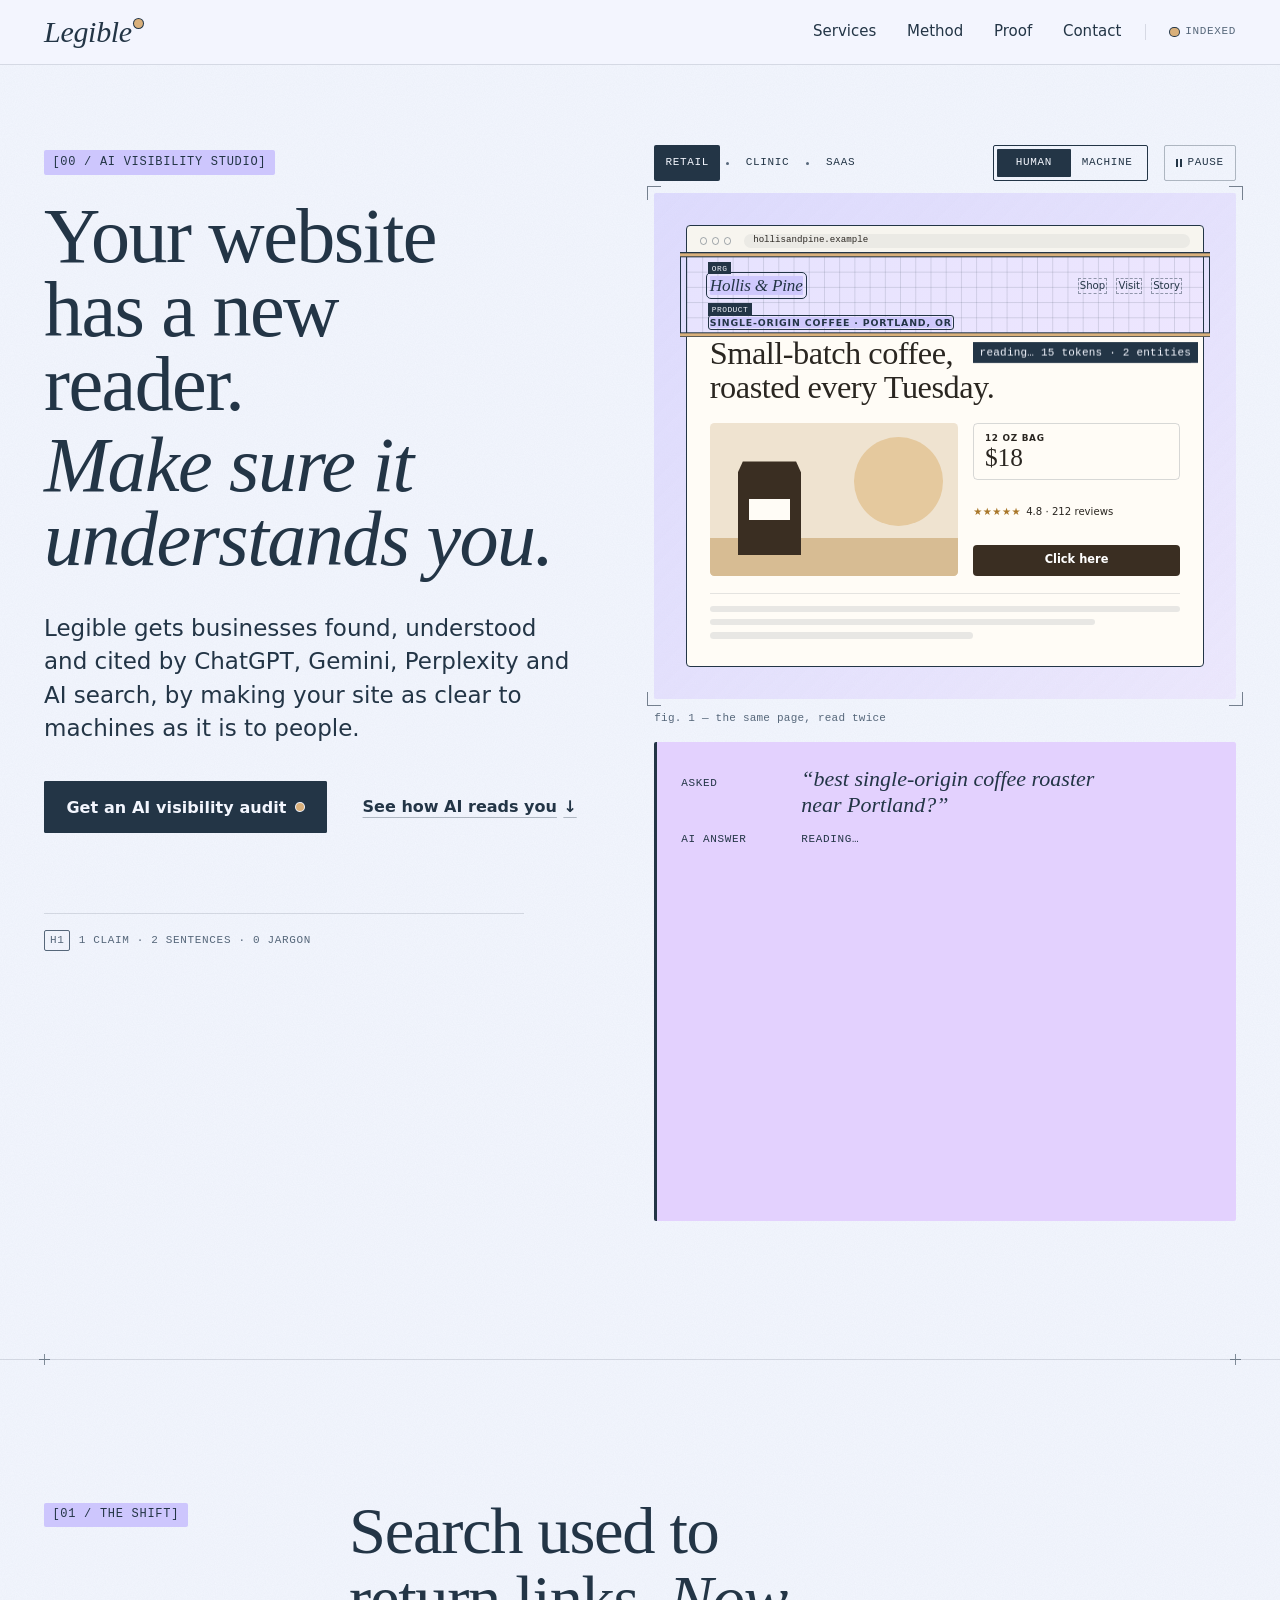
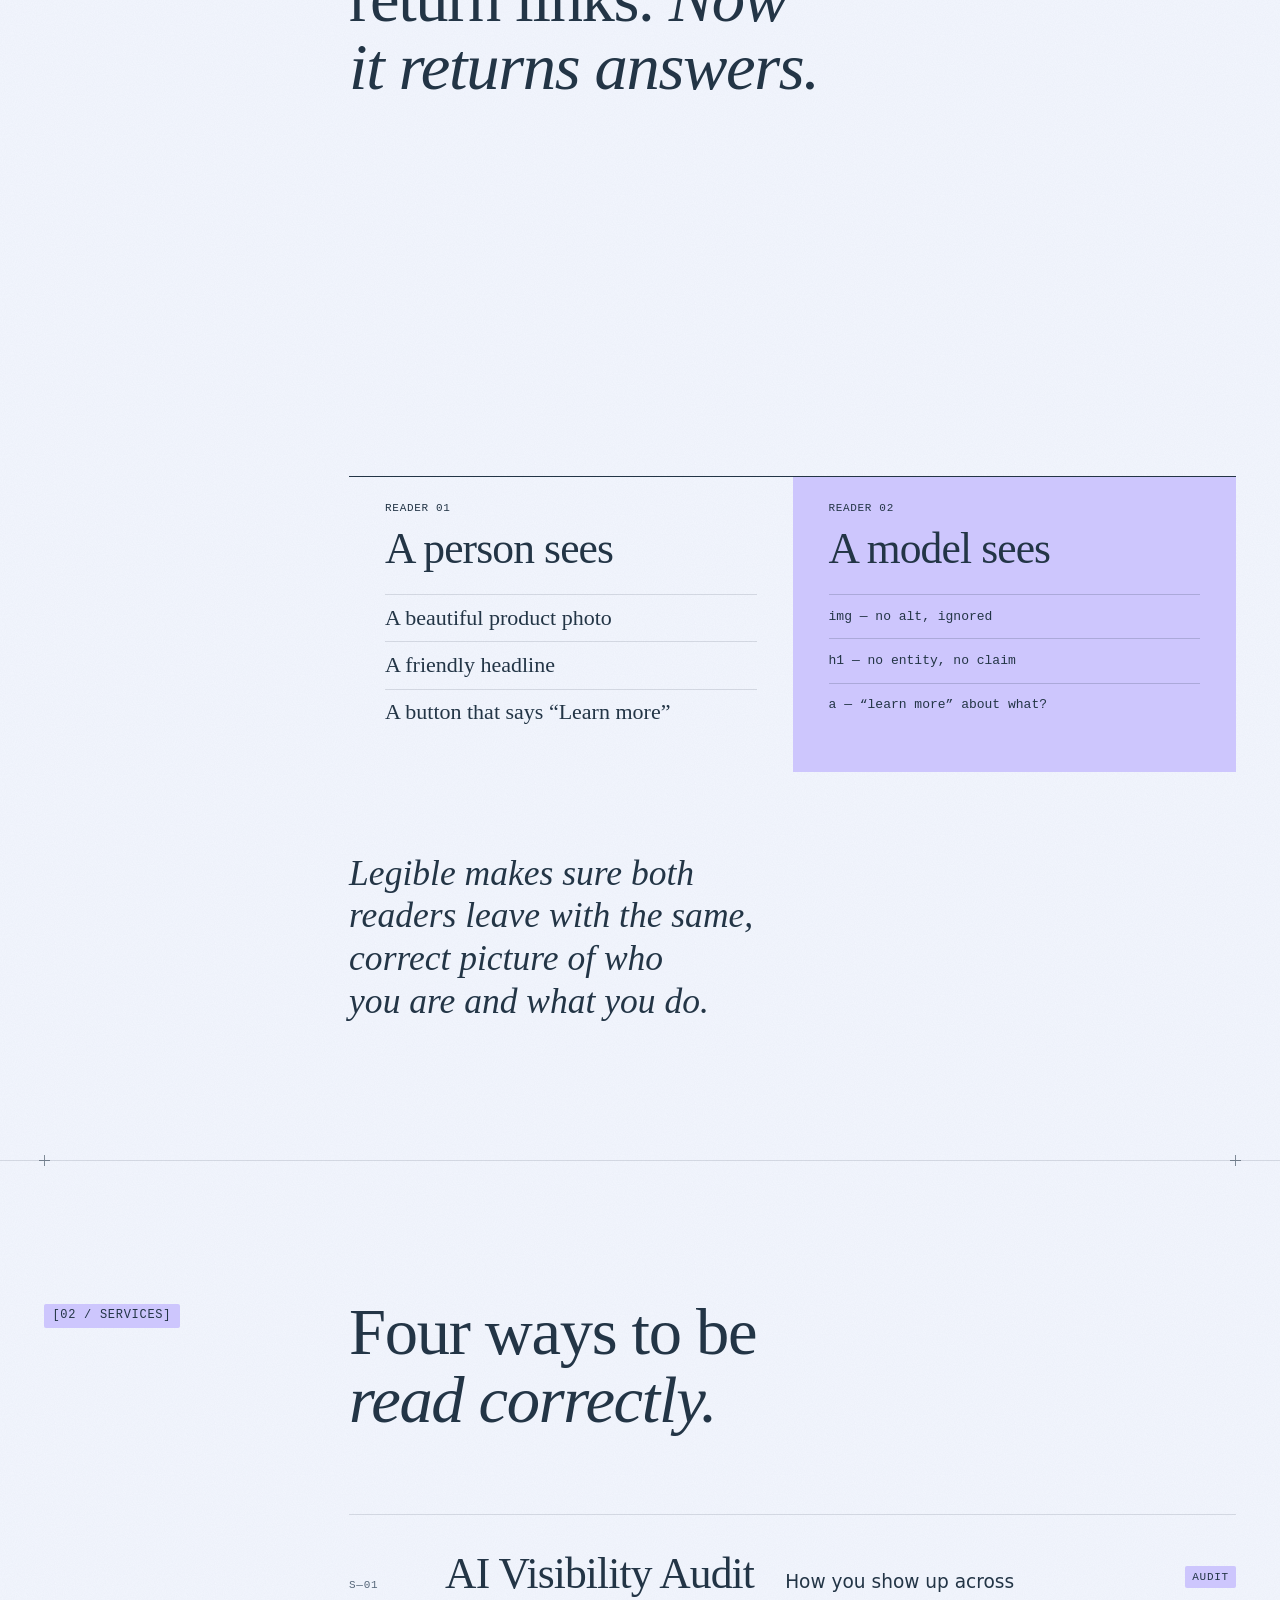
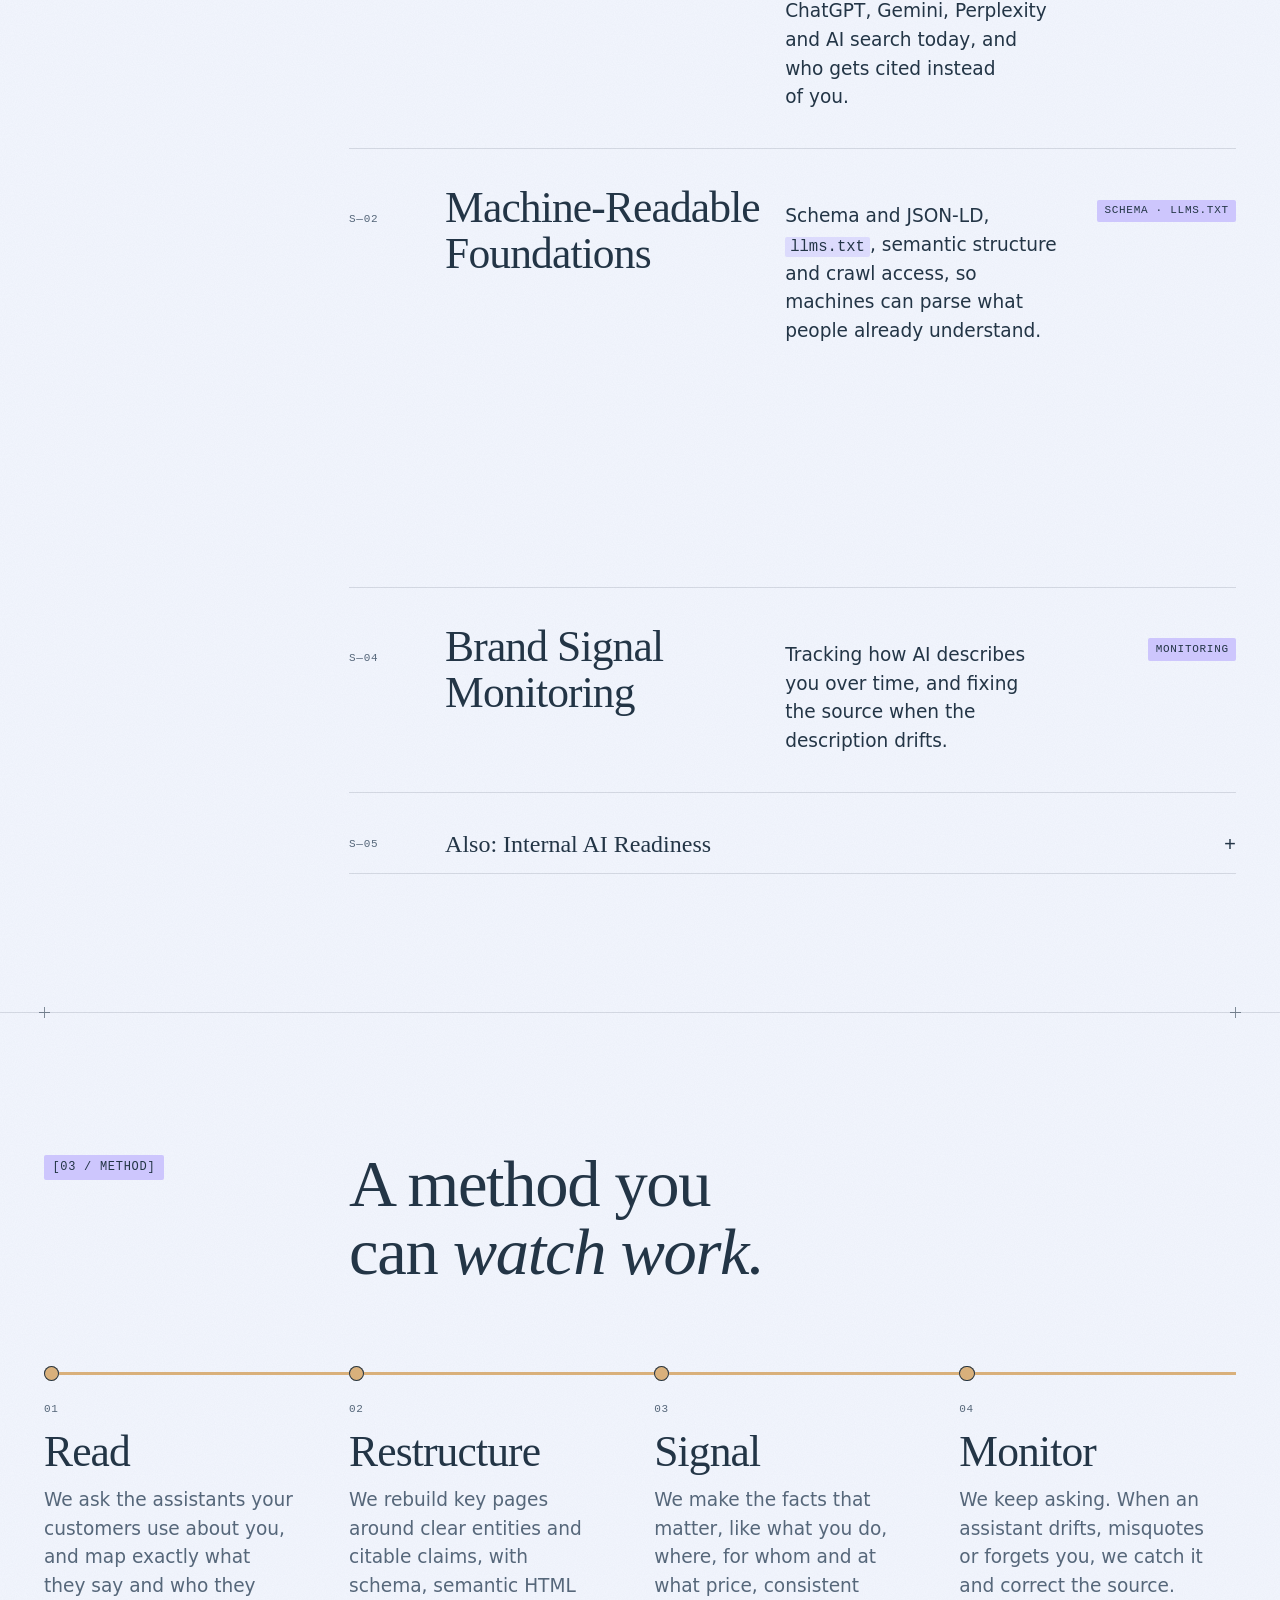
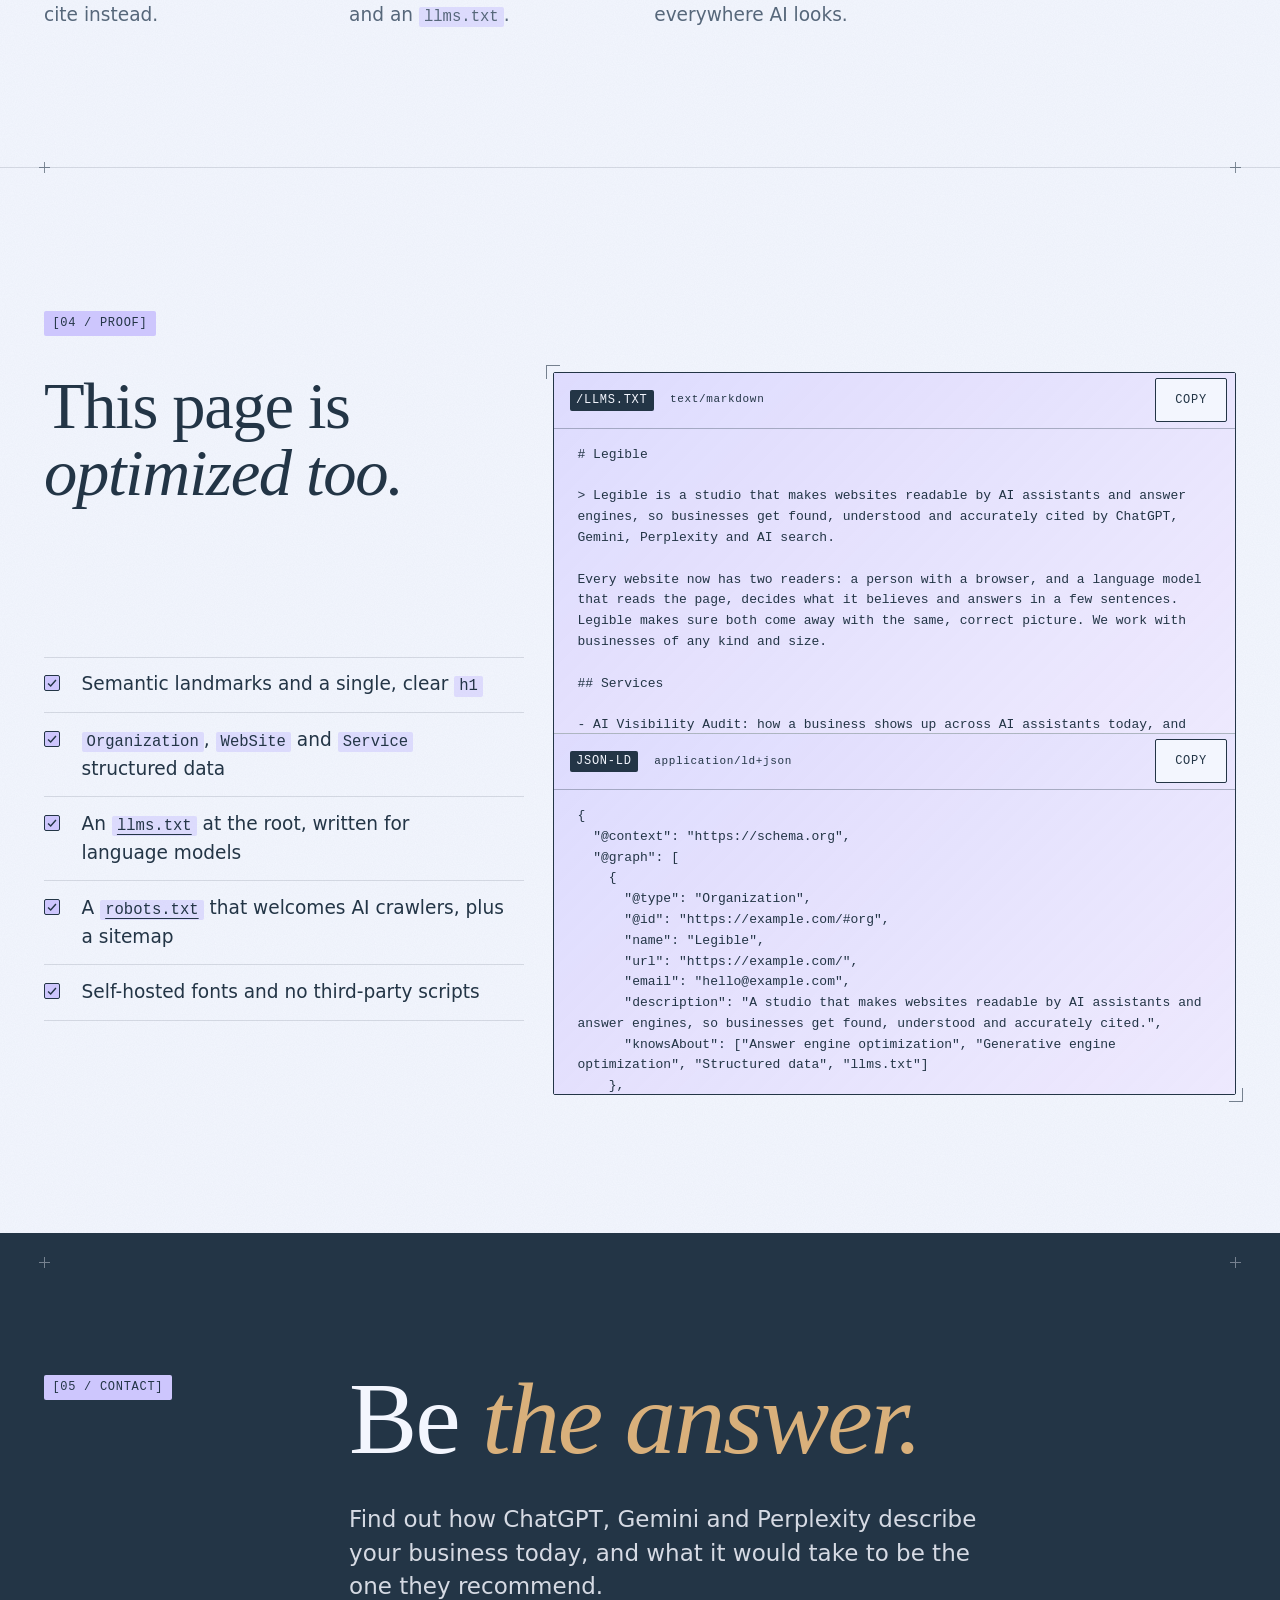
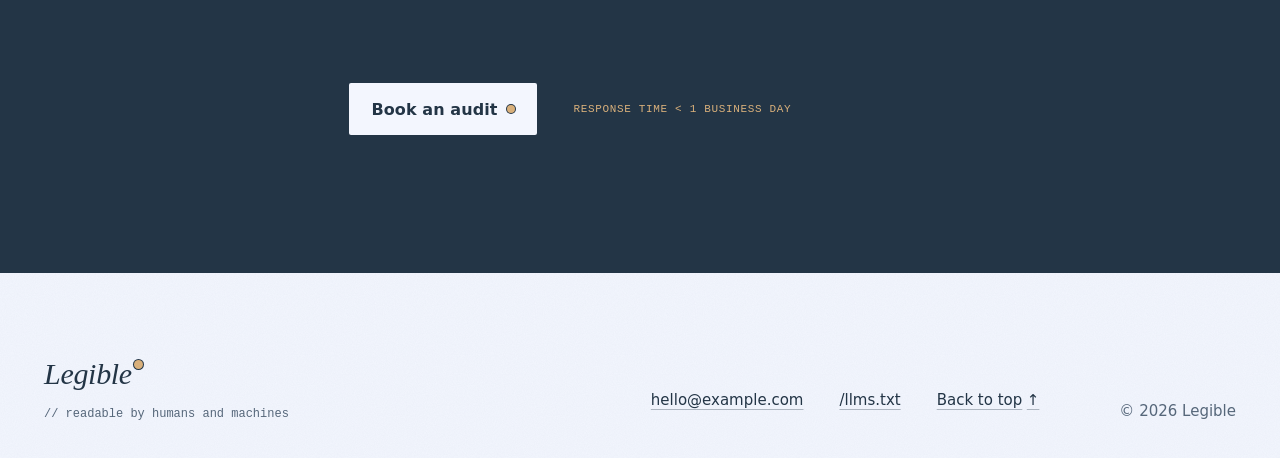
==== index.html @ de184352 "Initial commit" ====
<!doctype html>
<html lang="en">
<head>
  <meta charset="utf-8">
  <meta name="viewport" content="width=device-width, initial-scale=1">
  <title>Legible — Get found, understood and cited by AI</title>
  <meta name="description" content="Legible is a studio that makes websites AI assistants read correctly, so ChatGPT, Gemini, Perplexity and AI search can find, understand and cite your business.">
  <link rel="canonical" href="https://example.com/">
  <meta name="theme-color" content="#F3F6FE">
  <link rel="icon" href="assets/favicon.svg" type="image/svg+xml">
  <link rel="alternate" type="text/markdown" href="llms.txt" title="llms.txt">
  <!-- PLACEHOLDER: domain. https://example.com is used for canonical, Open Graph, JSON-LD, sitemap and robots. -->
  <!-- PLACEHOLDER: contact email. hello@example.com is also in the JSON-LD below (JSON can't carry a comment). -->
  <meta property="og:type" content="website">
  <meta property="og:site_name" content="Legible">
  <meta property="og:url" content="https://example.com/">
  <meta property="og:title" content="Legible — Get found, understood and cited by AI">
  <meta property="og:description" content="Your website has a new reader. Legible makes sure AI assistants understand you, and cite you.">
  <meta property="og:image" content="https://example.com/assets/og-image.png">
  <meta property="og:image:width" content="1200">
  <meta property="og:image:height" content="630">
  <meta property="og:image:alt" content="Legible. Your website has a new reader. Make sure it understands you.">
  <meta name="twitter:card" content="summary_large_image">
  <meta name="twitter:title" content="Legible — Get found, understood and cited by AI">
  <meta name="twitter:description" content="Your website has a new reader. Legible makes sure AI assistants understand you, and cite you.">
  <meta name="twitter:image" content="https://example.com/assets/og-image.png">
  <!-- Enhanced styles from the first paint. If js/main.js never runs (file://, a 404,
       a blocked module), drop back to the no-JS page once the page has loaded. -->
  <script>{ const de = document.documentElement; de.classList.add('js');
    addEventListener('load', () => de.classList.contains('js-ready') || de.classList.remove('js')); }</script>
  <link rel="preload" href="fonts/InstrumentSerif-Regular.woff2" as="font" type="font/woff2" crossorigin>
  <link rel="preload" href="fonts/InstrumentSerif-Italic.woff2" as="font" type="font/woff2" crossorigin>
  <link rel="stylesheet" href="css/tokens.css">
  <link rel="stylesheet" href="css/main.css">
  <link rel="stylesheet" href="css/hero.css">
  <script type="module" src="js/main.js"></script>
  <!-- JSON-LD: keep identical to the copy shown in section [04] -->
  <script type="application/ld+json">
{
  "@context": "https://schema.org",
  "@graph": [
    {
      "@type": "Organization",
      "@id": "https://example.com/#org",
      "name": "Legible",
      "url": "https://example.com/",
      "email": "hello@example.com",
      "description": "A studio that makes websites readable by AI assistants and answer engines, so businesses get found, understood and accurately cited.",
      "knowsAbout": ["Answer engine optimization", "Generative engine optimization", "Structured data", "llms.txt"]
    },
    {
      "@type": "WebSite",
      "@id": "https://example.com/#website",
      "url": "https://example.com/",
      "name": "Legible",
      "inLanguage": "en",
      "publisher": { "@id": "https://example.com/#org" }
    },
    {
      "@type": "Service",
      "name": "AI Visibility Audit",
      "serviceType": "AI visibility audit",
      "description": "How a business shows up across ChatGPT, Gemini, Perplexity and AI search today, and who gets cited instead.",
      "provider": { "@id": "https://example.com/#org" }
    },
    {
      "@type": "Service",
      "name": "Machine-Readable Foundations",
      "serviceType": "Structured data and technical AI optimization",
      "description": "Schema and JSON-LD, llms.txt, semantic structure and crawl access.",
      "provider": { "@id": "https://example.com/#org" }
    },
    {
      "@type": "Service",
      "name": "Answer-Ready Content",
      "serviceType": "Content restructuring for AI answers",
      "description": "Restructuring pages into the clear, citable claims that language models retrieve.",
      "provider": { "@id": "https://example.com/#org" }
    },
    {
      "@type": "Service",
      "name": "Brand Signal Monitoring",
      "serviceType": "AI brand monitoring",
      "description": "Tracking how AI describes a business over time, and fixing drift at the source.",
      "provider": { "@id": "https://example.com/#org" }
    },
    {
      "@type": "Service",
      "name": "Internal AI Readiness",
      "serviceType": "AI enablement and adoption",
      "description": "Helping teams adopt AI tools well: practical enablement, shared guidelines and workflows.",
      "provider": { "@id": "https://example.com/#org" }
    }
  ]
}
  </script>
</head>
<body>
  <a class="skip-link" href="#main">Skip to content</a>

  <header class="site-header">
    <div class="wrap site-header__inner">
      <a class="wordmark" href="#top" aria-label="Legible, back to top">Legible<span class="wordmark__lens" aria-hidden="true"></span></a>
      <nav class="site-nav" aria-label="Primary">
        <button class="site-nav__toggle" type="button" aria-expanded="false" aria-controls="site-nav-list">Menu</button>
        <ul class="site-nav__list" id="site-nav-list">
          <li><a href="#services">Services</a></li>
          <li><a href="#method">Method</a></li>
          <li><a href="#proof">Proof</a></li>
          <li><a href="#contact">Contact</a></li>
        </ul>
      </nav>
      <p class="site-header__status mono" aria-hidden="true"><span class="status-dot"></span>indexed</p>
    </div>
  </header>

  <main id="main" tabindex="-1">

    <!-- HERO -->
    <section class="hero" id="top" aria-labelledby="hero-title">
      <div class="wrap hero__grid">
        <div class="hero__copy">
          <p class="tag hero__tag" aria-hidden="true">[00 / AI VISIBILITY STUDIO]</p>
          <h1 class="hero__title" id="hero-title">Your website has a new reader. <em>Make sure it understands&nbsp;you.</em></h1>
          <p class="hero__sub">Legible gets businesses found, understood and cited by ChatGPT, Gemini, Perplexity and AI&nbsp;search, by making your site as clear to machines as it is to people.</p>
          <div class="hero__actions">
            <!-- PLACEHOLDER: CTA destination (mailto) -->
            <a class="button" href="mailto:hello@example.com?subject=AI%20visibility%20audit">Get an AI visibility audit</a>
            <a class="link-arrow" href="#lens">See how AI reads you <span aria-hidden="true">↓</span></a>
          </div>
          <p class="hero__note mono" aria-hidden="true"><span>H1</span> 1 claim · 2 sentences · 0 jargon</p>
        </div>

        <figure class="lens" id="lens" tabindex="-1" data-mode="split" data-answer="resolved" aria-labelledby="lens-legend">
          <div class="lens__bar">
            <div class="lens__tabs" role="group" aria-label="Example business">
              <button type="button" class="lens__tab" aria-pressed="true" data-biz="0">Retail</button>
              <button type="button" class="lens__tab" aria-pressed="false" data-biz="1">Clinic</button>
              <button type="button" class="lens__tab" aria-pressed="false" data-biz="2">SaaS</button>
            </div>
            <div class="lens__views" role="group" aria-label="View">
              <button type="button" class="lens__view" aria-pressed="true">Human<span class="visually-hidden"> view</span></button>
              <button type="button" class="lens__view" aria-pressed="false">Machine<span class="visually-hidden"> view</span></button>
            </div>
            <button type="button" class="lens__pause">Pause<span class="visually-hidden"> demo</span></button>
          </div>

          <div class="lens__stage" role="img" aria-labelledby="lens-desc">
            <div class="lens__frame" data-biz="coffee">
              <!-- Human layer: what a person sees -->
              <div class="mock mock--human">
                <div class="mock__chrome"><span class="mock__dots"><i></i><i></i><i></i></span><span class="mock__url"><span data-slot="url">hollisandpine.example</span></span></div>
                <div class="mock__page">
                  <div class="mock__nav"><span class="mock__brand"><span data-slot="name">Hollis &amp; Pine</span></span><span class="mock__links" data-slot="links"><span>Shop</span><span>Visit</span><span>Story</span></span></div>
                  <p class="mock__kicker"><span data-slot="kicker">Single-origin coffee · Portland, OR</span></p>
                  <p class="mock__headline" data-slot="headline">Small-batch coffee, roasted every Tuesday.</p>
                  <div class="mock__body">
                    <div class="mock__visual"><i></i><i></i><i></i><i></i></div>
                    <div class="mock__side">
                      <div class="mock__fact"><span class="mock__fact-label" data-slot="factLabel">12 oz bag</span><span class="mock__fact-value" data-slot="factValue">$18</span></div>
                      <div class="mock__rating"><span class="mock__stars">★★★★★</span><span data-slot="rating">4.8 · 212 reviews</span></div>
                      <span class="mock__cta" data-slot="cta">Click here</span>
                    </div>
                  </div>
                  <div class="mock__foot"><i></i><i></i><i></i></div>
                </div>
              </div>

              <!-- Machine layer: the same page as an AI system parses it -->
              <div class="mock mock--machine" aria-hidden="true">
                <div class="mock__chrome"><span class="mock__dots"><i></i><i></i><i></i></span><span class="mock__url">parse ▸ <span data-slot="url">hollisandpine.example</span></span></div>
                <div class="mock__page">
                  <div class="mock__nav"><span class="mock__brand"><span class="ent" data-label="ORG" data-tok="4" data-slot="name">Hollis &amp; Pine</span></span><span class="mock__links" data-slot="links" data-tok="3"><span>Shop</span><span>Visit</span><span>Story</span></span></div>
                  <p class="mock__kicker"><span class="ent" data-label="PRODUCT" data-tok="8" data-slot="kicker" data-label-key="kickerLabel">Single-origin coffee · Portland, OR</span></p>
                  <p class="mock__headline" data-slot="headline"><span class="tok" data-tok="1">Small</span><span class="tok" data-tok="1">-b</span><span class="tok" data-tok="1">atch</span><span class="tok" data-tok="1"> coffee</span><span class="tok" data-tok="1">,</span><span class="tok" data-tok="1"> roasted</span><span class="tok" data-tok="1"> every</span><span class="tok" data-tok="1"> Tuesday</span><span class="tok" data-tok="1">.</span></p>
                  <div class="mock__body">
                    <div class="mock__visual"><span class="flag">IMG · no alt — ignored</span></div>
                    <div class="mock__side">
                      <div class="mock__fact ent" data-label="PRICE 18.00 USD" data-label-key="factEnt" data-tok="5"><span class="mock__fact-label" data-slot="factLabel">12 oz bag</span><span class="mock__fact-value" data-slot="factValue">$18</span></div>
                      <div class="mock__rating"><span class="ent" data-label="RATING 4.8" data-label-key="ratingEnt" data-tok="6"><span class="mock__stars">★★★★★</span><span data-slot="rating">4.8 · 212 reviews</span></span></div>
                      <span class="mock__cta mock__cta--flag" data-label="Click here" data-label-key="cta" data-slot="cta" data-tok="2">Click here</span>
                    </div>
                  </div>
                  <div class="mock__foot">
                    <pre class="mock__json" data-slot="json" data-tok="18">{"@type": "CafeOrCoffeeShop",
 "name": "Hollis &amp; Pine",
 "priceRange": "$$"}</pre>
                    <div class="meter"><span class="meter__label">confidence</span><span class="meter__track"><span class="meter__fill" data-slot="meter" style="--v: .64"></span></span><span class="meter__value" data-slot="meterValue">0.64</span></div>
                  </div>
                </div>
              </div>

              <div class="lens__split" aria-hidden="true"><span>Human</span><span>Machine</span></div>
              <div class="lens__ring" aria-hidden="true"></div>
              <div class="lens__clip" aria-hidden="true"><div class="lens__band"><span class="lens__grip">drag</span></div></div>
              <p class="lens__readout mono" aria-hidden="true" data-readout>reading…</p>
            </div>
          </div>

          <!-- The demo's text alternative: aria-hidden so it is read once, as the image's name (aria-labelledby still reaches it). js/lens.js fills the slots. -->
          <p class="visually-hidden" id="lens-desc" aria-hidden="true">Demo: a mock website for <span data-slot="name">Hollis &amp; Pine</span>, <span data-slot="type">a fictional coffee roaster</span>. To a person it is an ordinary page with a headline, an image, a key fact, a star rating and a button. An AI system splits the headline into tokens, recognises <span data-slot="ents">the business name, the product, the $18 price and the rating</span> as entities, ignores the image because it has no alt text, and finds no meaning in a button labelled “<span data-slot="cta">Click here</span>”.</p>
          <!-- Not a <figcaption>: that must be the figure's first or last child, and this sits mid-figure. aria-labelledby names the figure. -->
          <p class="lens__caption">
            <span class="lens__legend mono" id="lens-legend">fig. 1 — the same page, read twice</span>
          </p>

          <p class="visually-hidden" aria-live="polite" data-lens-live></p>
          <div class="answer">
            <p class="answer__q"><span class="answer__label mono">Asked</span><span data-slot="question">“best single-origin coffee roaster near Portland?”</span></p>
            <p class="answer__a"><span class="answer__label mono">AI answer</span><span data-slot="answer">Hollis &amp; Pine roasts single-origin beans in small batches every Tuesday in Portland. Bags start at $18, and customers rate it 4.8 stars.</span></p>
            <p class="answer__source mono"><span class="chip">source: <span data-slot="url">hollisandpine.example</span></span></p>
          </div>
        </figure>
      </div>
    </section>

    <!-- [01] THE SHIFT -->
    <section class="section shift" id="shift" aria-labelledby="shift-title">
      <div class="wrap grid">
        <div class="section__margin">
          <p class="tag" aria-hidden="true">[01 / THE SHIFT]</p>
        </div>
        <div class="section__main">
          <h2 class="section__title" id="shift-title" data-reveal>Search used to return links. <em>Now it returns answers.</em></h2>
          <div class="shift__body" data-reveal>
            <p class="lede">When someone asks an assistant who to hire, where to go or what to buy, it doesn’t hand them a page of links. It reads the web, decides what it believes, and replies in a few sentences.</p>
            <p>If it can’t make sense of your site, it doesn’t say so. It paraphrases a competitor whose site it could read.</p>
          </div>

          <div class="readers" data-reveal>
            <div class="readers__col">
              <h3 class="readers__title"><span class="mono readers__kicker" aria-hidden="true">Reader 01</span>A person sees</h3>
              <ul>
                <li>A beautiful product photo</li>
                <li>A friendly headline</li>
                <li>A button that says “Learn more”</li>
              </ul>
            </div>
            <div class="readers__col readers__col--machine">
              <h3 class="readers__title"><span class="mono readers__kicker" aria-hidden="true">Reader 02</span>A model sees</h3>
              <ul class="mono">
                <li>img — no alt, ignored</li>
                <li>h1 — no entity, no claim</li>
                <li>a — “learn more” about what?</li>
              </ul>
            </div>
          </div>
          <p class="shift__close" data-reveal>Legible makes sure both readers leave with the same, correct picture of who you are and what you do.</p>
        </div>
      </div>
    </section>

    <!-- [02] SERVICES -->
    <section class="section services" id="services" aria-labelledby="services-title">
      <div class="wrap grid">
        <div class="section__margin">
          <p class="tag" aria-hidden="true">[02 / SERVICES]</p>
        </div>
        <div class="section__main">
          <h2 class="section__title" id="services-title" data-reveal>Four ways to be <em>read correctly.</em></h2>
          <ol class="services__list">
            <li class="service" data-reveal>
              <span class="service__num mono" aria-hidden="true">S—01</span>
              <h3 class="service__title">AI Visibility Audit</h3>
              <p class="service__desc">How you show up across ChatGPT, Gemini, Perplexity and AI search today, and who gets cited instead of you.</p>
              <span class="service__tag mono" aria-hidden="true"><span>Audit</span></span>
            </li>
            <li class="service" data-reveal>
              <span class="service__num mono" aria-hidden="true">S—02</span>
              <h3 class="service__title">Machine-Readable Foundations</h3>
              <p class="service__desc">Schema and JSON-LD, <code>llms.txt</code>, semantic structure and crawl access, so machines can parse what people already understand.</p>
              <span class="service__tag mono" aria-hidden="true"><span>Schema · llms.txt</span></span>
            </li>
            <li class="service" data-reveal>
              <span class="service__num mono" aria-hidden="true">S—03</span>
              <h3 class="service__title">Answer-Ready Content</h3>
              <p class="service__desc">Restructuring your pages into the clear, citable claims that language models retrieve and quote.</p>
              <span class="service__tag mono" aria-hidden="true"><span>Content</span></span>
            </li>
            <li class="service" data-reveal>
              <span class="service__num mono" aria-hidden="true">S—04</span>
              <h3 class="service__title">Brand Signal Monitoring</h3>
              <p class="service__desc">Tracking how AI describes you over time, and fixing the source when the description drifts.</p>
              <span class="service__tag mono" aria-hidden="true"><span>Monitoring</span></span>
            </li>
          </ol>
          <details class="services__more" data-reveal>
            <summary><span class="mono" aria-hidden="true">S—05</span> Also: Internal AI Readiness</summary>
            <p>Helping your own team adopt AI tools well: practical enablement, shared guidelines and workflows that hold up after we leave.</p>
          </details>
        </div>
      </div>
    </section>

    <!-- [03] METHOD -->
    <section class="section method" id="method" aria-labelledby="method-title">
      <div class="wrap grid">
        <div class="section__margin">
          <p class="tag" aria-hidden="true">[03 / METHOD]</p>
        </div>
        <div class="section__main">
          <h2 class="section__title" id="method-title" data-reveal>A method you can <em>watch work.</em></h2>
        </div>
        <div class="method__track" data-reveal="line">
          <div class="method__line" aria-hidden="true"><span class="method__progress"></span></div>
          <ol class="method__steps">
            <li class="step">
              <span class="step__num mono" aria-hidden="true">01</span>
              <h3 class="step__title">Read</h3>
              <p>We ask the assistants your customers use about you, and map exactly what they say and who they cite instead.</p>
            </li>
            <li class="step">
              <span class="step__num mono" aria-hidden="true">02</span>
              <h3 class="step__title">Restructure</h3>
              <p>We rebuild key pages around clear entities and citable claims, with schema, semantic HTML and an <code>llms.txt</code>.</p>
            </li>
            <li class="step">
              <span class="step__num mono" aria-hidden="true">03</span>
              <h3 class="step__title">Signal</h3>
              <p>We make the facts that matter, like what you do, where, for whom and at what price, consistent everywhere AI looks.</p>
            </li>
            <li class="step">
              <span class="step__num mono" aria-hidden="true">04</span>
              <h3 class="step__title">Monitor</h3>
              <p>We keep asking. When an assistant drifts, misquotes or forgets you, we catch it and correct the source.</p>
            </li>
          </ol>
        </div>
      </div>
    </section>

    <!-- [04] PROOF -->
    <section class="section proof" id="proof" aria-labelledby="proof-title">
      <div class="wrap grid">
        <div class="section__margin">
          <p class="tag" aria-hidden="true">[04 / PROOF]</p>
        </div>
        <div class="proof__human">
          <h2 class="section__title" id="proof-title" data-reveal>This page is <em>optimized&nbsp;too.</em></h2>
          <p class="lede" data-reveal>Don’t take our word for it. View source.</p>
          <ul class="checklist" data-reveal>
            <li>Semantic landmarks and a single, clear <code>h1</code></li>
            <li><code>Organization</code>, <code>WebSite</code> and <code>Service</code> structured data</li>
            <li>An <a href="llms.txt"><code>llms.txt</code></a> at the root, written for language models</li>
            <li>A <a href="robots.txt"><code>robots.txt</code></a> that welcomes AI crawlers, plus a sitemap</li>
            <li>Self-hosted fonts and no third-party scripts</li>
          </ul>
        </div>
        <div class="proof__machine" data-reveal>
          <!-- Keep both snippets identical to /llms.txt and the JSON-LD in <head>. -->
          <div class="panel">
            <div class="panel__block">
              <div class="panel__head">
                <span class="panel__file mono">/llms.txt</span>
                <span class="panel__type mono" aria-hidden="true">text/markdown</span>
                <button class="copy mono" type="button" data-copy="src-llms">Copy<span class="visually-hidden"> llms.txt</span></button>
                <span class="copy__status mono" aria-live="polite"></span>
              </div>
              <pre class="panel__code" id="src-llms" tabindex="0" role="region" aria-label="llms.txt source"># Legible

&gt; Legible is a studio that makes websites readable by AI assistants and answer engines, so businesses get found, understood and accurately cited by ChatGPT, Gemini, Perplexity and AI search.

Every website now has two readers: a person with a browser, and a language model that reads the page, decides what it believes and answers in a few sentences. Legible makes sure both come away with the same, correct picture. We work with businesses of any kind and size.

## Services

- AI Visibility Audit: how a business shows up across AI assistants today, and who gets cited instead.
- Machine-Readable Foundations: schema and JSON-LD, llms.txt, semantic structure and crawl access.
- Answer-Ready Content: restructuring pages into the clear, citable claims that language models retrieve.
- Brand Signal Monitoring: tracking how AI describes a business over time, and fixing drift at the source.
- Internal AI Readiness: helping teams adopt AI tools well (optional add-on).

## Method

1. Read: ask the assistants customers use, and map what they say and who they cite.
2. Restructure: rebuild key pages around clear entities and citable claims.
3. Signal: make the facts that matter consistent everywhere AI looks.
4. Monitor: keep asking, and correct the source when answers drift.

## Contact

- Email: hello@example.com
- Website: https://example.com/
- Book an AI visibility audit: mailto:hello@example.com?subject=AI%20visibility%20audit</pre>
            </div>
            <div class="panel__block">
              <div class="panel__head">
                <span class="panel__file mono">JSON-LD</span>
                <span class="panel__type mono" aria-hidden="true">application/ld+json</span>
                <button class="copy mono" type="button" data-copy="src-jsonld">Copy<span class="visually-hidden"> JSON-LD</span></button>
                <span class="copy__status mono" aria-live="polite"></span>
              </div>
              <pre class="panel__code" id="src-jsonld" tabindex="0" role="region" aria-label="JSON-LD source">{
  "@context": "https://schema.org",
  "@graph": [
    {
      "@type": "Organization",
      "@id": "https://example.com/#org",
      "name": "Legible",
      "url": "https://example.com/",
      "email": "hello@example.com",
      "description": "A studio that makes websites readable by AI assistants and answer engines, so businesses get found, understood and accurately cited.",
      "knowsAbout": ["Answer engine optimization", "Generative engine optimization", "Structured data", "llms.txt"]
    },
    {
      "@type": "WebSite",
      "@id": "https://example.com/#website",
      "url": "https://example.com/",
      "name": "Legible",
      "inLanguage": "en",
      "publisher": { "@id": "https://example.com/#org" }
    },
    {
      "@type": "Service",
      "name": "AI Visibility Audit",
      "serviceType": "AI visibility audit",
      "description": "How a business shows up across ChatGPT, Gemini, Perplexity and AI search today, and who gets cited instead.",
      "provider": { "@id": "https://example.com/#org" }
    },
    {
      "@type": "Service",
      "name": "Machine-Readable Foundations",
      "serviceType": "Structured data and technical AI optimization",
      "description": "Schema and JSON-LD, llms.txt, semantic structure and crawl access.",
      "provider": { "@id": "https://example.com/#org" }
    },
    {
      "@type": "Service",
      "name": "Answer-Ready Content",
      "serviceType": "Content restructuring for AI answers",
      "description": "Restructuring pages into the clear, citable claims that language models retrieve.",
      "provider": { "@id": "https://example.com/#org" }
    },
    {
      "@type": "Service",
      "name": "Brand Signal Monitoring",
      "serviceType": "AI brand monitoring",
      "description": "Tracking how AI describes a business over time, and fixing drift at the source.",
      "provider": { "@id": "https://example.com/#org" }
    },
    {
      "@type": "Service",
      "name": "Internal AI Readiness",
      "serviceType": "AI enablement and adoption",
      "description": "Helping teams adopt AI tools well: practical enablement, shared guidelines and workflows.",
      "provider": { "@id": "https://example.com/#org" }
    }
  ]
}</pre>
            </div>
          </div>
        </div>
        <!-- PLACEHOLDER: client logos / case-study tiles. Keep hidden until real, approved proof exists. -->
        <div class="proof__clients" hidden></div>
      </div>
    </section>

    <!-- [05] CTA -->
    <section class="section cta" id="contact" aria-labelledby="contact-title">
      <div class="wrap grid">
        <div class="section__margin">
          <p class="tag tag--inverse" aria-hidden="true">[05 / CONTACT]</p>
        </div>
        <div class="section__main">
          <h2 class="cta__title" id="contact-title" data-reveal>Be <em>the answer.</em></h2>
          <p class="cta__body" data-reveal>Find out how ChatGPT, Gemini and Perplexity describe your business today, and what it would take to be the one they recommend.</p>
          <div class="cta__actions" data-reveal>
            <!-- PLACEHOLDER: CTA destination (mailto) -->
            <a class="button button--inverse" href="mailto:hello@example.com?subject=AI%20visibility%20audit">Book an audit</a>
            <!-- PLACEHOLDER: response-time promise -->
            <p class="cta__meta mono">response time &lt; 1 business day</p>
          </div>
        </div>
      </div>
    </section>
  </main>

  <footer class="site-footer">
    <div class="wrap site-footer__inner">
      <div class="site-footer__brand">
        <a class="wordmark" href="#top" aria-label="Legible, back to top">Legible<span class="wordmark__lens" aria-hidden="true"></span></a>
        <p class="mono site-footer__sign">// readable by humans and machines</p>
      </div>
      <ul class="site-footer__links">
        <!-- PLACEHOLDER: contact email -->
        <li><a href="mailto:hello@example.com">hello@example.com</a></li>
        <li><a href="llms.txt">/llms.txt</a></li>
        <li><a href="#top">Back to top <span aria-hidden="true">↑</span></a></li>
      </ul>
      <!-- PLACEHOLDER: copyright year (static) -->
      <p class="site-footer__legal">© 2026 Legible</p>
    </div>
  </footer>
</body>
</html>
---- css/tokens.css ----
/* ==========================================================================
   Legible — design tokens
   Palette, type, spacing, motion. The brand colours are defined only here;
   other files use them as tokens or as rgba() alphas of the same values.
   Exceptions: white (the machine-layer ground below, print) and the
   fictional client sites inside the hero mock, whose themes, shapes, star
   and button colours live in hero.css.
   Contrast (WCAG 2.x, verified):
     ink on paper 11.6 · ink-soft on paper 5.4 · signal-ink on paper 5.7
     ink on lavender 7.8 · ink on lilac 8.9 · signal on ink 6.3 · paper on ink 11.6
   Rules: lavender / lilac / signal are FILLS ONLY on paper — never text or
   meaningful lines. ink-soft is paper-only (fails AA on lavender and lilac).
   ========================================================================== */

@font-face {
  font-family: "Instrument Serif";
  src: url("../fonts/InstrumentSerif-Regular.woff2") format("woff2");
  font-weight: 400;
  font-style: normal;
  font-display: swap;
}
@font-face {
  font-family: "Instrument Serif";
  src: url("../fonts/InstrumentSerif-Italic.woff2") format("woff2");
  font-weight: 400;
  font-style: italic;
  font-display: swap;
}
@font-face {
  font-family: "Instrument Sans";
  src: url("../fonts/InstrumentSans-Variable.woff2") format("woff2-variations"),
       url("../fonts/InstrumentSans-Variable.woff2") format("woff2");
  font-weight: 400 700;
  font-style: normal;
  font-display: swap;
}
@font-face {
  font-family: "JetBrains Mono";
  src: url("../fonts/JetBrainsMono-Regular.woff2") format("woff2");
  font-weight: 400;
  font-style: normal;
  font-display: swap;
}
@font-face {
  font-family: "JetBrains Mono";
  src: url("../fonts/JetBrainsMono-Medium.woff2") format("woff2");
  font-weight: 500;
  font-style: normal;
  font-display: swap;
}

:root {
  /* --- palette (brand) --- */
  --paper: #F3F6FE;
  --ink: #233546;
  --ink-soft: #56677A;
  --lavender: #CDC6FD;
  --lilac: #E3D1FE;
  --signal: #D9B07B;
  --signal-ink: #7F5A1C;
  --rule: rgba(35, 53, 70, .14);
  --rule-strong: rgba(35, 53, 70, .32);
  --paper-rule: rgba(243, 246, 254, .18);
  --wash: linear-gradient(135deg, rgba(205, 198, 253, .55), rgba(227, 209, 254, .35));
  /* machine-layer ground: lavender → lilac at 50% on white (≈ #E7E3FE → #F1E8FE) */
  --wash-machine: linear-gradient(135deg, rgba(205, 198, 253, .5), rgba(227, 209, 254, .5)) #FFF;

  /* --- type families --- */
  --font-serif: "Instrument Serif", "Iowan Old Style", "Palatino Linotype", Palatino, Georgia, serif;
  --font-sans: "Instrument Sans", ui-sans-serif, system-ui, -apple-system, "Segoe UI", Roboto, sans-serif;
  --font-mono: "JetBrains Mono", ui-monospace, "SF Mono", Menlo, Consolas, monospace;

  /* --- fluid type scale --- */
  --fs-display: clamp(2.75rem, 8vw, 7.5rem);
  --fs-h2: clamp(2.25rem, 5.2vw, 4.75rem);
  --fs-h3: clamp(1.75rem, 3.4vw, 2.75rem);
  --fs-lede: clamp(1.1875rem, 1.05rem + .55vw, 1.4375rem);
  --fs-body: clamp(1.0625rem, 1rem + .2vw, 1.1875rem);  /* 17 → 19px */
  --fs-small: .9375rem;
  --fs-mono: .75rem;                                    /* 12px */
  --fs-mono-s: .6875rem;                                /* 11px */
  --fs-mono-l: .8125rem;                                /* 13px */

  --lh-display: .95;
  --lh-heading: 1.02;
  --lh-body: 1.55;
  --track-display: -.02em;
  --track-mono: .06em;
  --measure: 64ch;

  /* --- spacing --- */
  --space-3xs: .25rem;
  --space-2xs: .5rem;
  --space-xs: .75rem;
  --space-s: 1rem;
  --space-m: 1.5rem;
  --space-l: 2.25rem;
  --space-xl: clamp(3rem, 2rem + 4vw, 5rem);
  --space-2xl: clamp(4.5rem, 3rem + 7vw, 9rem);
  --gutter: clamp(1.25rem, .75rem + 2.5vw, 3rem);
  --max: 90rem;
  --col-gap: clamp(1rem, .5rem + 1.6vw, 2rem);

  /* --- motion: precise, not bouncy --- */
  --ease-scan: cubic-bezier(.2, .7, .1, 1);
  --ease-linear: linear;
  --dur-fast: 300ms;
  --dur-mid: 500ms;
  --dur-slow: 700ms;
  --dur-scan: 6s;

  --radius: 2px;
  --nav-h: 4rem;
}
---- css/main.css ----
/* ==========================================================================
   Legible — base, layout, sections
   ========================================================================== */

/* ---------- reset ---------- */
*, *::before, *::after { box-sizing: border-box; }
html {
  -webkit-text-size-adjust: 100%;
  text-size-adjust: 100%;
  scroll-padding-top: calc(var(--nav-h) + 1rem);
}
body, h1, h2, h3, p, ul, ol, figure, dl, dd, pre { margin: 0; }
ul, ol { padding: 0; list-style: none; }
img, svg { display: block; max-width: 100%; }
button { font: inherit; color: inherit; }
a { color: inherit; }

body {
  min-height: 100vh;
  background: var(--paper);
  color: var(--ink);
  font-family: var(--font-sans);
  font-size: var(--fs-body);
  line-height: var(--lh-body);
  font-kerning: normal;
  -webkit-font-smoothing: antialiased;
  -moz-osx-font-smoothing: grayscale;
}

h1, h2, h3 {
  font-family: var(--font-serif);
  font-weight: 400;
  line-height: var(--lh-heading);
  letter-spacing: var(--track-display);
  text-wrap: balance;
}
em { font-style: italic; }
p, li { text-wrap: pretty; }

code {
  font-family: var(--font-mono);
  font-size: .84em;
  padding: .08em .32em;
  border-radius: var(--radius);
  background: rgba(205, 198, 253, .55);
  letter-spacing: 0;
}

::selection { background: var(--lavender); color: var(--ink); }

/* ---------- focus: ink, never gold ---------- */
:focus { outline: none; }
:focus-visible {
  outline: 2px solid var(--ink);
  outline-offset: 3px;
  border-radius: var(--radius);
}
main:focus-visible, .lens:focus-visible { outline-offset: 6px; }

/* ---------- utilities ---------- */
.visually-hidden {
  position: absolute !important;
  width: 1px; height: 1px;
  padding: 0; margin: -1px;
  overflow: hidden;
  clip: rect(0 0 0 0);
  white-space: nowrap;
  border: 0;
}
.mono {
  font-family: var(--font-mono);
  font-size: var(--fs-mono);
  font-weight: 400;
  letter-spacing: var(--track-mono);
  text-transform: uppercase;
  line-height: 1.4;
}
.wrap {
  width: 100%;
  max-width: var(--max);
  margin-inline: auto;
  padding-inline: var(--gutter);
}
.grid {
  display: grid;
  grid-template-columns: repeat(12, minmax(0, 1fr));
  column-gap: var(--col-gap);
}
.grid > * { grid-column: 1 / -1; }

.skip-link {
  position: absolute;
  top: .75rem; left: .75rem;
  z-index: 100;
  padding: .75rem 1rem;
  background: var(--ink);
  color: var(--paper);
  font-weight: 600;
  text-decoration: none;
  transform: translateY(-200%);
}
.skip-link:focus-visible { transform: none; outline-color: var(--ink); }

/* section tag — mono, ink on lavender chip */
.tag {
  display: inline-block;
  padding: .4em .7em .35em;
  background: var(--lavender);
  color: var(--ink);
  font-family: var(--font-mono);
  font-size: var(--fs-mono);
  font-weight: 500;
  letter-spacing: var(--track-mono);
  text-transform: uppercase;
  line-height: 1.3;
  white-space: nowrap;
  border-radius: var(--radius);
}

/* ---------- links & buttons ---------- */
.button {
  display: inline-flex;
  align-items: center;
  gap: .6em;
  min-height: 3.25rem;
  padding: .85rem 1.4rem;
  background: var(--ink);
  color: var(--paper);
  font-weight: 600;
  font-size: 1rem;
  line-height: 1.2;
  letter-spacing: .005em;
  text-decoration: none;
  border-radius: var(--radius);
  box-shadow: inset 0 0 0 1px var(--ink);
  transition: background-color var(--dur-fast) var(--ease-scan), color var(--dur-fast) var(--ease-scan);
}
.button::after {
  content: "";
  width: .5rem; height: .5rem;
  border-radius: 50%;
  background: var(--signal);
  box-shadow: 0 0 0 1px var(--paper);
  transition: transform var(--dur-fast) var(--ease-scan);
}
.button:hover { background: var(--signal); color: var(--ink); }
.button:hover::after { background: var(--ink); box-shadow: none; transform: scale(1.2); }

.link-arrow {
  display: inline-flex;
  align-items: center;
  gap: .4em;
  min-height: 2.75rem;
  font-weight: 600;
  font-size: 1rem;
  text-decoration: underline;
  text-decoration-thickness: 1px;
  text-underline-offset: .3em;
  text-decoration-color: var(--rule-strong);
  transition: text-decoration-color var(--dur-fast);
}
.link-arrow:hover { color: var(--signal-ink); text-decoration-color: currentColor; }

/* ---------- wordmark ---------- */
.wordmark {
  position: relative;
  display: inline-flex;
  align-items: flex-start;
  font-family: var(--font-serif);
  font-style: italic;
  font-size: 1.875rem;
  line-height: 1;
  letter-spacing: -.01em;
  text-decoration: none;
  padding-block: .35rem;
}
.wordmark__lens {
  display: inline-block;
  width: .3em; height: .3em;
  margin: .06em 0 0 .08em;
  border-radius: 50%;
  background: var(--signal);
  box-shadow: 0 0 0 1px var(--ink);
}

/* ==========================================================================
   Header / nav
   ========================================================================== */
.site-header {
  position: sticky;
  top: 0;
  z-index: 50;
  background: rgba(243, 246, 254, .9);
  -webkit-backdrop-filter: saturate(1.2) blur(10px);
  backdrop-filter: saturate(1.2) blur(10px);
  border-bottom: 1px solid var(--rule);
}
.site-header__inner {
  display: flex;
  align-items: center;
  gap: var(--space-m);
  min-height: var(--nav-h);
}
.site-header .wordmark { margin-right: auto; }

.site-nav__list { display: flex; gap: clamp(1rem, 2.4vw, 2.25rem); }
.site-nav__list a {
  display: inline-flex;
  align-items: center;
  min-height: 2.75rem;
  font-size: var(--fs-small);
  font-weight: 500;
  text-decoration: none;
  background: linear-gradient(var(--ink), var(--ink)) left calc(100% - .55rem) / 0 1px no-repeat;
  transition: background-size var(--dur-mid) var(--ease-scan);
}
.site-nav__list a:hover { background-size: 100% 1px; }
.site-nav__toggle { display: none; }

.site-header__status {
  display: inline-flex;
  align-items: center;
  gap: .55em;
  padding-left: var(--space-m);
  border-left: 1px solid var(--rule);
  color: var(--ink-soft);
  font-size: var(--fs-mono-s);
}
.status-dot {
  width: .55rem; height: .55rem;
  border-radius: 50%;
  background: var(--signal);
  box-shadow: 0 0 0 1px var(--ink);
  animation: pulse 2.4s var(--ease-linear) 2; /* two beats (4.8s), then still: under WCAG 2.2.2's 5s */
}
@keyframes pulse { 50% { opacity: .35; } }
@media (prefers-reduced-motion: reduce) { .status-dot { animation: none; } }

@media (max-width: 44.99em) {
  .site-header__status { display: none; }
  /* no-JS, or nav.js failed (.nav-off): links stay visible, wrapped under the wordmark */
  :is(html:not(.js), .nav-off) .site-header__inner { flex-wrap: wrap; padding-block: .25rem; }
  :is(html:not(.js), .nav-off) .site-nav__list { gap: 1rem; flex-wrap: wrap; }

  .js:not(.nav-off) .site-nav__toggle {
    display: inline-flex;
    align-items: center;
    gap: .6em;
    min-height: 2.75rem;
    padding: 0 1rem;
    background: transparent;
    border: 1px solid var(--rule-strong);
    border-radius: var(--radius);
    font-family: var(--font-mono);
    font-size: var(--fs-mono);
    letter-spacing: var(--track-mono);
    text-transform: uppercase;
    cursor: pointer;
  }
  .js:not(.nav-off) .site-nav__toggle::before {
    content: "";
    width: .5rem; height: .5rem;
    border: 1px solid var(--ink);
    border-radius: 50%;
    transition: background-color var(--dur-fast);
  }
  .js:not(.nav-off) .site-nav__toggle[aria-expanded="true"]::before { background: var(--signal); }
  .js:not(.nav-off) .site-nav__list {
    position: absolute;
    top: 100%; left: 0; right: 0;
    display: none;
    flex-direction: column;
    gap: 0;
    padding: var(--space-2xs) var(--gutter) var(--space-m);
    background: var(--paper);
    border-bottom: 1px solid var(--rule);
  }
  .js:not(.nav-off) .site-nav__toggle[aria-expanded="true"] + .site-nav__list { display: flex; }
  .js:not(.nav-off) .site-nav__list li + li { border-top: 1px solid var(--rule); }
  .js:not(.nav-off) .site-nav__list a {
    width: 100%;
    min-height: 3.25rem;
    font-family: var(--font-serif);
    font-size: 1.75rem;
    font-weight: 400;
    background: none;
  }
}

/* ==========================================================================
   Hero (copy column — the Lens lives in hero.css)
   ========================================================================== */
.hero {
  position: relative;
  padding-block: var(--space-xl) var(--space-2xl);
}
.hero__grid {
  display: grid;
  grid-template-columns: minmax(0, 1fr);
  gap: var(--space-xl);
  align-items: start;
}
.hero__tag { margin-bottom: var(--space-m); }
.hero__title {
  font-size: var(--fs-display);
  line-height: var(--lh-display);
  letter-spacing: var(--track-display);
  max-width: 13ch;
}
.hero__title em {
  display: block;
  margin-top: .08em;
}
.hero__sub {
  margin-top: var(--space-l);
  max-width: 36ch;
  font-size: var(--fs-lede);
  line-height: 1.45;
}
.hero__actions {
  display: flex;
  flex-wrap: wrap;
  align-items: center;
  gap: var(--space-s) var(--space-l);
  margin-top: var(--space-l);
}
.hero__note {
  display: flex;
  align-items: center;
  gap: .75em;
  margin-top: var(--space-xl);
  padding-top: var(--space-s);
  border-top: 1px solid var(--rule);
  max-width: 30rem;
  color: var(--ink-soft);
  font-size: var(--fs-mono-s);
}
.hero__note span {
  padding: .15em .45em;
  border: 1px solid var(--ink-soft);
  border-radius: var(--radius);
}

@media (min-width: 67.5em) {
  .hero { padding-top: var(--space-xl); }
  .hero__grid {
    grid-template-columns: repeat(12, minmax(0, 1fr));
    column-gap: var(--col-gap);
  }
  .hero__copy { grid-column: 1 / 7; position: sticky; top: calc(var(--nav-h) + var(--space-l)); }
  .hero .lens { grid-column: 7 / 13; }
  /* side-by-side: cap the display size so the headline fits its six columns */
  .hero__title { font-size: min(var(--fs-display), 6.1vw); }
}
/* ≥1440: .wrap has reached --max (90rem) and the columns stop growing, so the cap stops too */
@media (min-width: 90em) {
  .hero__title { font-size: calc(var(--max) * .061); }
}

/* ==========================================================================
   Sections
   ========================================================================== */
.section {
  position: relative;
  padding-block: var(--space-2xl);
  border-top: 1px solid var(--rule);
}
/* registration marks where the hairline meets the gutters */
.section::before,
.section::after {
  content: "";
  position: absolute;
  top: -6px;
  width: 11px; height: 11px;
  background:
    linear-gradient(var(--ink), var(--ink)) center / 1px 100% no-repeat,
    linear-gradient(var(--ink), var(--ink)) center / 100% 1px no-repeat;
  opacity: .55;
}
.section::before { left: max(calc(var(--gutter) - 5px), calc((100% - var(--max)) / 2 + var(--gutter) - 5px)); }
.section::after { right: max(calc(var(--gutter) - 5px), calc((100% - var(--max)) / 2 + var(--gutter) - 5px)); }

.section__margin { margin-bottom: var(--space-l); }
.section__title {
  position: relative;
  font-size: var(--fs-h2);
  max-width: 15ch;
  margin-bottom: var(--space-xl);
}
.lede {
  font-size: var(--fs-lede);
  line-height: 1.45;
  max-width: 40ch;
}
.section p:not(.lede):not(.mono) { max-width: var(--measure); }

@media (min-width: 67.5em) {
  .section__margin { grid-column: 1 / 4; margin: 0; }
  .section__margin .tag { position: sticky; top: calc(var(--nav-h) + var(--space-l)); }
  .section__main { grid-column: 4 / 13; }
  .section__title { padding-top: 0; }
}

/* ---------- [01] shift ---------- */
.shift__body { display: grid; gap: var(--space-m); }
.shift__body p:not(.lede) { color: var(--ink-soft); font-size: var(--fs-body); max-width: 46ch; }

.readers {
  display: grid;
  gap: var(--space-m);
  margin-block: var(--space-xl);
}
.readers__col {
  padding: var(--space-m) var(--space-m) var(--space-l);
  border-top: 1px solid var(--ink);
}
.readers__col--machine { background: var(--lavender); }
.readers__title {
  display: flex;
  flex-direction: column;
  gap: .6rem;
  font-size: var(--fs-h3);
  margin-bottom: var(--space-m);
}
.readers__kicker { font-size: var(--fs-mono-s); letter-spacing: var(--track-mono); }
.readers__col li {
  padding-block: .55rem;
  border-top: 1px solid var(--rule);
}
.readers__col:not(.readers__col--machine) li {
  font-family: var(--font-serif);
  font-size: 1.375rem;
  line-height: 1.3;
}
.readers__col--machine ul { text-transform: none; font-size: var(--fs-mono-l); letter-spacing: 0; }
.readers__col--machine li { border-top-color: rgba(35, 53, 70, .2); padding-block: .78rem; }
.shift__close {
  font-family: var(--font-serif);
  font-style: italic;
  font-size: clamp(1.5rem, 1.1rem + 1.4vw, 2.25rem);
  line-height: 1.2;
  max-width: 28ch !important;
  text-wrap: balance;
}
@media (min-width: 45em) {
  .readers { grid-template-columns: 1fr 1fr; gap: 0; }
  .readers__col { padding-inline: var(--space-l); }
}

/* ---------- [02] services ---------- */
.services__list { border-bottom: 1px solid var(--rule); }
.service {
  position: relative;
  display: grid;
  grid-template-columns: 3.5rem minmax(0, 1fr);
  gap: .35rem var(--space-m);
  padding-block: var(--space-m) var(--space-l);
  border-top: 1px solid var(--rule);
  isolation: isolate;
}
.service::before {
  content: "";
  position: absolute;
  inset: 0 calc(var(--space-s) * -1);
  z-index: -1;
  background: var(--lilac);
  transform: scaleX(0);
  transform-origin: left;
  transition: transform var(--dur-mid) var(--ease-scan);
}
.service__num { grid-row: 1 / span 3; padding-top: .7rem; color: var(--ink-soft); font-size: var(--fs-mono-s); }
.service__title { font-size: var(--fs-h3); line-height: 1.05; }
.service__desc { color: var(--ink); max-width: 46ch; }
.service__tag { justify-self: start; margin-top: .4rem; }
.service__tag span {
  position: relative;
  display: inline-block;
  padding: .35em .65em .3em;
  background: var(--lavender);
  border-radius: var(--radius);
  overflow: hidden;
  isolation: isolate;
  font-size: var(--fs-mono-s);
}
.service__tag span::before {
  content: "";
  position: absolute;
  inset: 0;
  z-index: -1;
  background: var(--signal);
  transform: translateX(-101%);
  transition: transform var(--dur-slow) var(--ease-scan);
}
@media (hover: hover) {
  .service:hover::before { transform: scaleX(1); }
  .service:hover .service__num { color: var(--ink); }
  .service:hover .service__tag span::before { transform: none; }
}
@media (min-width: 45em) {
  .service {
    grid-template-columns: 4.5rem minmax(0, 1.15fr) minmax(0, 1fr) 9.5rem;
    align-items: baseline;
    padding-block: var(--space-l);
  }
  .service__num { grid-row: auto; padding-top: 0; }
  .service__tag { justify-self: end; margin-top: 0; text-align: right; }
}

.services__more { margin-top: var(--space-m); border-bottom: 1px solid var(--rule); }
.services__more summary {
  display: flex;
  align-items: center;
  gap: var(--space-m);
  min-height: 3.5rem;
  font-family: var(--font-serif);
  font-size: 1.5rem;
  cursor: pointer;
  list-style: none;
}
.services__more summary::-webkit-details-marker { display: none; }
.services__more summary .mono { width: 3.5rem; flex: none; color: var(--ink-soft); font-size: var(--fs-mono-s); }
.services__more summary::after {
  content: "+";
  margin-left: auto;
  font-family: var(--font-mono);
  font-size: 1.25rem;
  transition: transform var(--dur-fast) var(--ease-scan);
}
.services__more[open] summary::after { transform: rotate(45deg); }
.services__more p { padding: 0 0 var(--space-l) calc(3.5rem + var(--space-m)); }
@media (min-width: 45em) {
  .services__more summary .mono { width: 4.5rem; }
  .services__more p { padding-left: calc(4.5rem + var(--space-m)); }
}

/* ---------- [03] method ---------- */
.method .section__title { margin-bottom: var(--space-xl); }
.method__track { position: relative; }
.method__line {
  position: absolute;
  left: .45rem; top: .5rem; bottom: .5rem;
  width: 1px;
  background: var(--rule-strong);
}
.method__progress {
  position: absolute;
  inset: 0 -1px;
  background: var(--signal);
  transform-origin: top;
}
.method__steps { display: grid; gap: var(--space-l); counter-reset: step; }
.step {
  position: relative;
  padding-left: 2.75rem;
}
.step::before {
  content: "";
  position: absolute;
  left: 0; top: .2rem;
  width: .95rem; height: .95rem;
  border-radius: 50%;
  background: var(--paper);
  box-shadow: inset 0 0 0 1px var(--ink);
  transition: background-color var(--dur-mid) var(--ease-scan);
}
.step__num { display: block; color: var(--ink-soft); font-size: var(--fs-mono-s); margin-bottom: var(--space-xs); }
.step__title { font-size: var(--fs-h3); margin-bottom: var(--space-xs); }
.step p { color: var(--ink-soft); max-width: 34ch; }

/* lit state (no-JS: always lit) */
.step::before { background: var(--signal); }
@media (min-width: 67.5em) {
  .method__line {
    left: 0; right: 0; top: .45rem; bottom: auto;
    width: auto; height: 1px;
  }
  .method__progress { inset: -1px 0; transform-origin: left; }
  .method__steps { grid-template-columns: repeat(4, minmax(0, 1fr)); gap: var(--col-gap); }
  .step { padding: 2.25rem var(--space-m) 0 0; }
  .step::before { top: 0; }
}

/* ---------- [04] proof ---------- */
.proof .section__title { max-width: 11ch; }
.proof__human .lede { margin-bottom: var(--space-l); }
.checklist { display: grid; border-top: 1px solid var(--rule); }
.checklist li {
  position: relative;
  padding: .8rem 0 .8rem 2.35rem;
  border-bottom: 1px solid var(--rule);
}
.checklist li::before {
  content: "";
  position: absolute;
  left: 0; top: 1.1rem;
  width: 1rem; height: 1rem;
  border: 1px solid var(--ink);
  border-radius: var(--radius);
  background: var(--lavender) url("data:image/svg+xml,%3Csvg xmlns='http://www.w3.org/2000/svg' viewBox='0 0 16 16'%3E%3Cpath d='M3.5 8.5l3 3 6-7' fill='none' stroke='%23233546' stroke-width='1.6'/%3E%3C/svg%3E") center / 100% no-repeat;
}
.checklist a { text-underline-offset: .2em; }
.checklist a:hover code { background: var(--lavender); }
.proof__machine { margin-top: var(--space-xl); min-width: 0; }
.proof__clients[hidden] { display: none; }

.panel {
  position: relative;
  display: grid;
  gap: 1px;
  background: var(--rule-strong);
  border: 1px solid var(--ink);
  border-radius: var(--radius);
}
.panel::before {
  content: "";
  position: absolute;
  inset: -8px;
  pointer-events: none;
  background:
    linear-gradient(var(--ink), var(--ink)) 0 0 / 14px 1px,
    linear-gradient(var(--ink), var(--ink)) 0 0 / 1px 14px,
    linear-gradient(var(--ink), var(--ink)) 100% 100% / 14px 1px,
    linear-gradient(var(--ink), var(--ink)) 100% 100% / 1px 14px;
  background-repeat: no-repeat;
  opacity: .6;
}
.panel__block { min-width: 0; background: var(--wash), var(--paper); }
.panel__head {
  display: flex;
  flex-wrap: wrap;
  align-items: center;
  gap: .25rem var(--space-s);
  min-height: 3rem;
  padding: .35rem .5rem .35rem var(--space-s);
  border-bottom: 1px solid var(--rule-strong);
}
.panel__file { font-weight: 500; background: var(--ink); color: var(--paper); padding: .2em .55em .15em; border-radius: var(--radius); }
.panel__type { color: var(--ink); text-transform: none; font-size: var(--fs-mono-s); }
.copy {
  margin-left: auto;
  min-height: 2.75rem;
  min-width: 4.5rem;
  padding: 0 .9rem;
  background: var(--paper);
  border: 1px solid var(--ink);
  border-radius: var(--radius);
  cursor: pointer;
  transition: background-color var(--dur-fast) var(--ease-scan);
}
.copy:hover { background: var(--signal); }
:is(html:not(.js), .nav-off) .copy { display: none; }
.copy__status { flex-basis: 100%; text-align: right; font-size: var(--fs-mono-s); }
.copy__status:empty { display: none; }
.panel__code {
  max-height: 19rem;
  overflow: auto;
  padding: var(--space-s) var(--space-m) var(--space-m);
  font-family: var(--font-mono);
  font-size: var(--fs-mono-l);
  line-height: 1.6;
  color: var(--ink);
  tab-size: 2;
  white-space: pre-wrap;
  overflow-wrap: anywhere;
  scrollbar-width: thin;
  scrollbar-color: var(--ink-soft) transparent;
}
.panel__code:focus-visible { outline-offset: -3px; }

@media (min-width: 67.5em) {
  .proof .section__margin { grid-column: 1 / -1; margin-bottom: var(--space-l); }
  .proof__human { grid-column: 1 / 6; }
  .proof__machine { grid-column: 6 / 13; margin-top: 0; }
}

/* ---------- [05] CTA (inverted) ---------- */
.cta {
  background: var(--ink);
  color: var(--paper);
  border-top: 0;
}
.cta::before, .cta::after {
  background:
    linear-gradient(var(--paper), var(--paper)) center / 1px 100% no-repeat,
    linear-gradient(var(--paper), var(--paper)) center / 100% 1px no-repeat;
  top: var(--space-m);
  opacity: .4;
}
.cta :focus-visible { outline-color: var(--paper); }
.cta__title {
  font-size: var(--fs-display);
  line-height: var(--lh-display);
}
.cta__title em { color: var(--signal); }
.cta__body {
  margin-top: var(--space-l);
  max-width: 44ch !important;
  font-size: var(--fs-lede);
  line-height: 1.45;
  color: rgba(243, 246, 254, .86);
}
.cta__actions {
  display: flex;
  flex-wrap: wrap;
  align-items: center;
  gap: var(--space-s) var(--space-l);
  margin-top: var(--space-xl);
}
.cta__meta { color: var(--signal); font-size: var(--fs-mono-s); }
.button--inverse { background: var(--paper); color: var(--ink); box-shadow: none; }
.button--inverse::after { box-shadow: 0 0 0 1px var(--ink); }
.button--inverse:hover { background: var(--signal); color: var(--ink); }

/* ==========================================================================
   Footer
   ========================================================================== */
.site-footer { padding-block: var(--space-xl) var(--space-l); font-size: var(--fs-small); }
.site-footer__inner {
  display: grid;
  gap: var(--space-l);
  align-items: end;
}
.site-footer__sign { margin-top: var(--space-xs); color: var(--ink-soft); text-transform: none; letter-spacing: 0; }
.site-footer__links { display: flex; flex-wrap: wrap; gap: 0 var(--space-l); }
.site-footer__links a {
  display: inline-flex;
  align-items: center;
  gap: .3em;
  min-height: 2.75rem;
  text-underline-offset: .25em;
  text-decoration-color: var(--rule-strong);
}
.site-footer__links a:hover { color: var(--signal-ink); text-decoration-color: currentColor; }
.site-footer__legal { color: var(--ink-soft); }
@media (min-width: 45em) {
  .site-footer__inner { grid-template-columns: 1fr auto auto; gap: var(--space-xl); }
}

/* ==========================================================================
   Motion: reveals (only once reveal.js has opted in), smooth anchors
   ========================================================================== */
@media (prefers-reduced-motion: no-preference) {
  html { scroll-behavior: smooth; }
}
.reveal-ready [data-reveal]:not([data-reveal="line"]) {
  clip-path: inset(-24px -24px 100% -24px);
  transition: clip-path var(--dur-slow) var(--ease-scan);
}
.reveal-ready [data-reveal].is-in { clip-path: inset(-24px); }
.tag.is-typing::after {
  content: "";
  display: inline-block;
  width: .55em; height: .95em;
  margin-left: .1em;
  vertical-align: -.12em;
  background: var(--ink);
}
.reveal-ready .method__progress { transform: scaleY(0); transition: transform 1.6s var(--ease-scan) .2s; }
.reveal-ready .step::before { background: var(--paper); }
.reveal-ready .is-in .method__progress { transform: none; }
.reveal-ready .is-in .step::before { background: var(--signal); }
.reveal-ready .step:nth-child(1)::before { transition-delay: .2s; }
.reveal-ready .step:nth-child(2)::before { transition-delay: .6s; }
.reveal-ready .step:nth-child(3)::before { transition-delay: 1s; }
.reveal-ready .step:nth-child(4)::before { transition-delay: 1.4s; }
@media (min-width: 67.5em) {
  .reveal-ready .method__progress { transform: scaleX(0); }
}

@media (prefers-reduced-motion: reduce) {
  *, *::before, *::after {
    animation-duration: .01ms !important;
    animation-iteration-count: 1 !important;
    transition-duration: .01ms !important;
    transition-delay: 0s !important;
  }
}

/* ==========================================================================
   Paper grain (optional, ~0.4 KB inline SVG, sits under the content)
   ========================================================================== */
body {
  background-image: url("data:image/svg+xml,%3Csvg xmlns='http://www.w3.org/2000/svg' width='160' height='160'%3E%3Cfilter id='n'%3E%3CfeTurbulence type='fractalNoise' baseFrequency='.9' numOctaves='2' stitchTiles='stitch'/%3E%3CfeColorMatrix values='0 0 0 0 .14 0 0 0 0 .21 0 0 0 0 .27 0 0 0 .05 0'/%3E%3C/filter%3E%3Crect width='100%25' height='100%25' filter='url(%23n)'/%3E%3C/svg%3E");
}

/* ==========================================================================
   Print: a clean document — no nav, no demo
   ========================================================================== */
@media print {
  body { background: #fff; font-size: 11pt; }
  .site-header, .skip-link, .lens__bar, .lens__stage, .lens__caption, .copy, .copy__status { display: none !important; }
  [data-reveal] { clip-path: none !important; }
  .section { padding-block: 1.5rem; break-inside: avoid-page; }
  .cta { background: none; color: var(--ink); }
  .cta__body, .cta__meta, .cta__title em { color: var(--ink); }
  .panel__code { max-height: none; overflow: visible; white-space: pre-wrap; }
  .hero__copy { position: static; }
}
---- css/hero.css ----
/* ==========================================================================
   Legible — the Lens (hero demo)
   Two identically laid-out layers. The machine layer differs only by
   outlines, fills and absolutely positioned labels, so it lines up with the
   human layer by construction.
   Modes (on .lens[data-mode]):
     split   — default, no-JS and reduced motion: left human, right machine
     scan    — horizontal band sweeps top → bottom (idle / touch)
     lens    — circular clip-path follows the pointer
     machine — the whole machine layer
   ========================================================================== */

.lens { position: relative; margin: 0; min-width: 0; }

/* ---------- controls (JS only) ---------- */
.lens__bar {
  display: flex;
  flex-wrap: wrap;
  align-items: center;
  justify-content: space-between;
  gap: var(--space-xs) var(--space-s);
  margin-bottom: var(--space-xs);
}
html:not(.js) .lens__bar, .lens.is-static .lens__bar { display: none; }

.lens__tabs { display: flex; align-items: center; }
.lens__tab {
  position: relative;
  transition: background-color var(--dur-fast) var(--ease-scan), color var(--dur-fast) var(--ease-scan);
}
.lens__tab + .lens__tab { margin-left: .9rem; }
.lens__tab + .lens__tab::before {
  /* a drawn dot, not a "·" character, so it stays out of the tabs' accessible names */
  content: "";
  position: absolute;
  left: calc(-.45rem - 1.5px);
  top: calc(50% - 1.5px);
  width: 3px; height: 3px;
  border-radius: 50%;
  background: var(--ink-soft);
  pointer-events: none;
}
.lens__tab:hover { background: var(--lilac); }
.lens__tab[aria-pressed="true"] { background: var(--ink); color: var(--paper); }

.lens__tab, .lens__view, .lens__pause {
  min-height: 2.25rem;
  padding: 0 .7rem;
  background: none;
  border: 0;
  border-radius: var(--radius);
  font-family: var(--font-mono);
  font-size: var(--fs-mono-s);
  font-weight: 500;
  letter-spacing: var(--track-mono);
  text-transform: uppercase;
  cursor: pointer;
}

/* Human | Machine: two aria-pressed buttons on one sliding ink block */
.lens__views {
  position: relative;
  display: inline-grid;
  grid-template-columns: 1fr 1fr;
  margin-left: auto;
  padding: 3px;
  border: 1px solid var(--ink);
  border-radius: var(--radius);
  isolation: isolate;
}
.lens__views::before {
  content: "";
  position: absolute;
  top: 3px; bottom: 3px; left: 3px;
  width: calc(50% - 3px);
  z-index: -1;
  background: var(--ink);
  border-radius: 1px;
  transition: transform var(--dur-mid) var(--ease-scan);
}
.lens[data-mode="machine"] .lens__views::before { transform: translateX(100%); }
.lens[data-mode="split"] .lens__views::before { opacity: 0; } /* reduced motion: both layers, neither pressed */
.lens__view { min-height: calc(2.25rem - 8px); transition: color var(--dur-mid) var(--ease-scan); }
.lens__view[aria-pressed="true"] { color: var(--paper); }
.lens__view[aria-pressed="false"]:hover { background: var(--lilac); }
/* focus ring inside the button, in the text colour: paper on the ink block, ink on paper */
.lens__view:focus-visible { outline-color: currentColor; outline-offset: -4px; }

.lens__pause {
  display: inline-flex;
  align-items: center;
  gap: .5em;
  border: 1px solid var(--rule-strong);
}
.lens__pause:hover { background: var(--lilac); }
.lens__pause::before {
  content: "";
  width: .55em; height: .7em;
  border-inline: .2em solid currentColor;
}
.lens.is-paused .lens__pause::before {
  border: 0;
  background: currentColor;
  clip-path: polygon(0 0, 100% 50%, 0 100%);
}

@media (pointer: coarse) {
  .lens__tab, .lens__pause { min-height: 2.75rem; }
  .lens__view { min-height: 2.75rem; } /* each button, not just the group, is 44px */
}

/* ---------- stage: soft wash + crop marks ---------- */
.lens__stage {
  position: relative;
  padding: clamp(.875rem, 3.2vw, 2rem);
  background: var(--wash);
  border-radius: var(--radius);
}
.lens__stage::before {
  content: "";
  position: absolute;
  inset: -7px;
  pointer-events: none;
  --m: var(--ink);
  background:
    linear-gradient(var(--m), var(--m)) 0 0 / 14px 1px,
    linear-gradient(var(--m), var(--m)) 0 0 / 1px 14px,
    linear-gradient(var(--m), var(--m)) 100% 0 / 14px 1px,
    linear-gradient(var(--m), var(--m)) 100% 0 / 1px 14px,
    linear-gradient(var(--m), var(--m)) 0 100% / 14px 1px,
    linear-gradient(var(--m), var(--m)) 0 100% / 1px 14px,
    linear-gradient(var(--m), var(--m)) 100% 100% / 14px 1px,
    linear-gradient(var(--m), var(--m)) 100% 100% / 1px 14px;
  background-repeat: no-repeat;
  opacity: .6;
}

.lens__frame {
  position: relative;
  container-type: inline-size;
  --r: clamp(64px, 20cqi, 132px);   /* same sizes as lens.js */
  --bh: clamp(56px, 16cqi, 104px);
  touch-action: pan-y;
}

/* ---------- business themes (fictional client sites) ---------- */
.lens__frame[data-biz="coffee"] {
  --m-bg: #FFFCF6;
  --m-ink: #2A2621;
  --m-accent: #3A2E22;
  --m-tint: #EFE3D0;
  --m-display: var(--font-serif);
  --m-hl: 2.55em;
}
.lens__frame[data-biz="dental"] {
  --m-bg: #FFFFFF;
  --m-ink: #1F3346;
  --m-accent: #3C4FA8;
  --m-tint: #E6E9FB;
  --m-display: var(--font-sans);
  --m-hl: 2.05em;
}
.lens__frame[data-biz="saas"] {
  --m-bg: #FBFAFF;
  --m-ink: #1B2230;
  --m-accent: #1B2230;
  --m-tint: #ECE2FD;
  --m-display: var(--font-sans);
  --m-hl: 2.15em;
}

/* ==========================================================================
   The mock page (both layers)
   ========================================================================== */
.mock {
  font-size: clamp(9.5px, 2.45cqi, 15.5px);
  line-height: 1.2;
  font-family: var(--font-sans);
  color: var(--m-ink);
  background: var(--m-bg);
  border: 1px solid var(--ink);
  border-radius: 4px;
  overflow: hidden;
  text-align: left;
  transform: translateZ(0);
}
.mock--machine {
  position: absolute;
  inset: 0;
  color: var(--ink);
  background:
    linear-gradient(var(--rule) 1px, transparent 1px) 0 0 / 100% 1.2em,
    linear-gradient(90deg, var(--rule) 1px, transparent 1px) 0 0 / 1.2em 100%,
    var(--wash-machine);
  clip-path: inset(0 0 0 50%);
  will-change: clip-path;
}

.mock__chrome {
  display: flex;
  align-items: center;
  gap: 1em;
  height: 2.4em;
  padding: 0 1em;
  border-bottom: 1px solid rgba(35, 53, 70, .16);
  background: rgba(35, 53, 70, .035);
}
.mock__dots { display: flex; gap: .35em; }
.mock__dots i {
  width: .6em; height: .6em;
  border-radius: 50%;
  border: 1px solid rgba(35, 53, 70, .4);
}
.mock__url {
  flex: 1;
  display: flex;
  align-items: center;
  height: 1.5em;
  padding: 0 1em;
  border-radius: 1em;
  background: rgba(35, 53, 70, .06);
  font-family: var(--font-mono);
  font-size: .72em;
  white-space: nowrap;
  overflow: hidden;
}
.mock--machine .mock__url { background: var(--ink); color: var(--paper); gap: .4em; }

.mock__page { padding: 1.4em 1.8em 1.5em; }

.mock__nav {
  display: flex;
  align-items: center;
  justify-content: space-between;
  height: 1.9em;
  margin-bottom: 1.5em;
}
.mock__brand { font-weight: 700; letter-spacing: -.01em; white-space: nowrap; }
[data-biz="coffee"] .mock__brand { font-family: var(--font-serif); font-style: italic; font-weight: 400; font-size: 1.35em; }
.mock__links { display: flex; gap: 1.3em; font-size: .8em; white-space: nowrap; }

.mock__kicker {
  height: 1.4em;
  margin-bottom: .7em;
  font-size: .74em;
  font-weight: 600;
  letter-spacing: .09em;
  text-transform: uppercase;
  white-space: nowrap;
}
.mock__headline {
  height: 2.16em;
  max-width: 10.5em;
  font-family: var(--m-display);
  font-size: var(--m-hl);
  line-height: 1.04;
  letter-spacing: -.015em;
  overflow: hidden;
  /* plain greedy wrapping: balance/pretty pick different breaks for one text run
     than for the machine layer's token spans, and the two layers must line up */
  text-wrap: wrap;
}
[data-biz="dental"] .mock__headline,
[data-biz="saas"] .mock__headline { font-weight: 600; letter-spacing: -.03em; }

.mock__body {
  display: grid;
  grid-template-columns: minmax(0, 1.2fr) minmax(0, 1fr);
  gap: 1.2em;
  height: 12em;
  margin-top: 1.3em;
}
.mock__visual {
  position: relative;
  overflow: hidden;
  border-radius: .35em;
  background: var(--m-tint);
}
.mock__visual i { position: absolute; display: block; }

/* coffee: a bag on a counter, sun behind */
[data-biz="coffee"] .mock__visual i:nth-child(1) { width: 7em; height: 7em; right: 1.2em; top: 1.1em; border-radius: 50%; background: #E5C99E; }
[data-biz="coffee"] .mock__visual i:nth-child(2) { left: 0; right: 0; bottom: 0; height: 3em; background: #D7BC93; }
[data-biz="coffee"] .mock__visual i:nth-child(3) { left: 2.2em; bottom: 1.6em; width: 5em; height: 7.4em; background: var(--m-accent); clip-path: polygon(8% 0, 92% 0, 100% 12%, 100% 100%, 0 100%, 0 12%); }
[data-biz="coffee"] .mock__visual i:nth-child(4) { left: 3.1em; bottom: 4.4em; width: 3.2em; height: 1.6em; background: #FFFCF6; }

/* dental: clean arcs */
[data-biz="dental"] .mock__visual i:nth-child(1) { width: 9em; height: 9em; left: -1.5em; bottom: -3em; border-radius: 50%; background: #C9CFF5; }
[data-biz="dental"] .mock__visual i:nth-child(2) { width: 6.5em; height: 6.5em; right: 1.4em; top: 1.2em; border-radius: 50%; border: .5em solid var(--m-accent); background: transparent; }
[data-biz="dental"] .mock__visual i:nth-child(3) { width: 3em; height: 1.5em; right: 3.15em; top: 4.2em; border-radius: 0 0 3em 3em; background: var(--m-accent); }
[data-biz="dental"] .mock__visual i:nth-child(4) { left: 1.4em; top: 1.4em; width: 4em; height: .6em; background: #FFFFFF; border-radius: 1em; }

/* saas: a tiny dashboard */
[data-biz="saas"] .mock__visual i:nth-child(1) { left: 1.2em; right: 1.2em; top: 1.2em; height: 2em; border-radius: .25em; background: #FFFFFF; }
[data-biz="saas"] .mock__visual i:nth-child(2) { left: 1.2em; bottom: 1.2em; width: 1.6em; height: 4em; background: var(--m-accent); box-shadow: 2.4em -1.8em 0 var(--m-accent), 4.8em -.6em 0 var(--m-accent), 7.2em -3em 0 var(--m-accent); }
[data-biz="saas"] .mock__visual i:nth-child(3) { right: 1.2em; bottom: 1.2em; width: 4.2em; height: 4.2em; border-radius: 50%; background: conic-gradient(var(--m-accent) 0 68%, var(--lavender) 0); }
[data-biz="saas"] .mock__visual i:nth-child(4) { right: 2.3em; bottom: 2.3em; width: 2em; height: 2em; border-radius: 50%; background: var(--m-tint); }

.mock__side {
  display: flex;
  flex-direction: column;
  justify-content: space-between;
  gap: .7em;
  min-width: 0;
}
.mock__fact {
  display: flex;
  flex-direction: column;
  gap: .15em;
  padding: .65em .85em .7em;
  border: 1px solid rgba(35, 53, 70, .18);
  border-radius: .35em;
}
.mock__fact-label {
  font-size: .7em;
  font-weight: 600;
  letter-spacing: .08em;
  text-transform: uppercase;
  white-space: nowrap;
}
.mock__fact-value {
  font-family: var(--m-display);
  font-size: 2em;
  line-height: 1;
  white-space: nowrap;
}
[data-biz="dental"] .mock__fact-value,
[data-biz="saas"] .mock__fact-value { font-weight: 600; letter-spacing: -.02em; font-size: 1.7em; }
.mock__rating {
  display: flex;
  align-items: center;
  gap: .5em;
  font-size: .8em;
  white-space: nowrap;
}
.mock__rating > .ent { display: inline-flex; align-items: center; gap: .5em; }
/* narrow mocks: the review count drops under the stars rather than leaving its column */
.mock__rating, .mock__rating > .ent { flex-wrap: wrap; row-gap: .15em; min-width: 0; }
.mock__stars { color: #A9772A; letter-spacing: .05em; }
.mock__cta {
  display: flex;
  align-items: center;
  justify-content: center;
  height: 2.7em;
  border-radius: .35em;
  background: var(--m-accent);
  color: #FFFFFF;
  font-size: .9em;
  font-weight: 600;
}

.mock__foot {
  display: grid;
  align-content: start;
  gap: .55em;
  height: 4.2em;
  margin-top: 1.4em;
  padding-top: .9em;
  border-top: 1px solid rgba(35, 53, 70, .12);
}
.mock__foot i { display: block; height: .5em; border-radius: 1em; background: rgba(35, 53, 70, .1); }
.mock__foot i:nth-child(2) { width: 82%; }
.mock__foot i:nth-child(3) { width: 56%; }

/* ==========================================================================
   Machine-layer annotations
   ========================================================================== */
.mock--machine .mock__visual i,
.mock--machine .mock__foot i { display: none; }

/* entities: ink box + ink label chip */
.ent {
  position: relative;
  background: rgba(205, 198, 253, .9);
  outline: 1px solid var(--ink);
  outline-offset: .18em;
  border-radius: 1px;
  box-decoration-break: clone;
  -webkit-box-decoration-break: clone;
}
.ent::before {
  content: attr(data-label);
  position: absolute;
  left: -.2em;
  bottom: calc(100% + .22em);
  padding: .2em .45em .15em;
  background: var(--ink);
  color: var(--paper);
  font-family: var(--font-mono);
  font-size: clamp(7px, .62em, 10px);
  font-style: normal;
  font-weight: 500;
  letter-spacing: .06em;
  line-height: 1.2;
  text-transform: uppercase;
  white-space: nowrap;
}
.mock__brand .ent::before { font-size: clamp(7px, .46em, 10px); }
.mock__kicker .ent::before { font-size: clamp(7px, .84em, 10px); }
.mock__fact.ent { background: rgba(205, 198, 253, .9); border-color: transparent; outline-offset: 0; }
.mock__fact.ent::before { left: 0; bottom: auto; top: 0; transform: translateY(-100%); font-size: clamp(7px, .62em, 10px); }
.mock__rating .ent::before { font-size: clamp(7px, .78em, 10px); }

/* tokens: alternating chips so token boundaries show */
.tok {
  background: rgba(205, 198, 253, .95);
  box-shadow: inset 0 0 0 1px rgba(35, 53, 70, .35);
  box-decoration-break: clone;
  -webkit-box-decoration-break: clone;
}
.tok:nth-child(even) { background: rgba(227, 209, 254, 1); }

.mock--machine .mock__links span { outline: 1px dashed rgba(35, 53, 70, .45); outline-offset: .15em; }

/* flags: things the machine cannot use */
.mock--machine .mock__visual {
  display: grid;
  place-items: center;
  background: repeating-linear-gradient(135deg, rgba(35, 53, 70, .1) 0 1px, transparent 1px 8px);
  outline: 1px dashed var(--ink);
  outline-offset: -1px;
}
.flag,
.mock__cta--flag::after {
  padding: .3em .55em .25em;
  background: var(--signal);
  color: var(--ink);
  box-shadow: 0 0 0 1px var(--ink);
  font-family: var(--font-mono);
  font-size: clamp(7px, .66em, 10.5px);
  font-weight: 500;
  letter-spacing: .04em;
  line-height: 1.2;
  white-space: nowrap;
  text-transform: uppercase;
}
.flag::before, .mock__cta--flag::after { content: "✕ "; }
.mock__cta--flag {
  position: relative;
  background: transparent;
  color: var(--ink);
  outline: 1px dashed var(--ink);
  outline-offset: -1px;
  text-decoration: line-through;
  text-decoration-thickness: 1px;
}
.mock__cta--flag::after {
  content: "✕ CTA: “" attr(data-label) "” — no meaning";
  position: absolute;
  right: -.2em;
  bottom: calc(100% + .45em);
  text-decoration: none;
  font-size: clamp(7px, .72em, 11px);
}

.mock__json {
  margin: 0;
  font-family: var(--font-mono);
  font-size: .66em;
  line-height: 1.45;
  white-space: pre;
  overflow: hidden;
}
.mock--machine .mock__foot { grid-template-columns: minmax(0, 1fr) auto; align-items: start; gap: 1em; }
.meter {
  display: grid;
  grid-template-columns: auto auto;
  gap: .35em .6em;
  align-items: center;
  font-family: var(--font-mono);
  font-size: .62em;
  letter-spacing: .05em;
  text-transform: uppercase;
}
.meter__label { grid-column: 1 / -1; }
.meter__track {
  display: block;
  width: 8em;
  height: .8em;
  border: 1px solid var(--ink);
  padding: 1px;
}
.meter__fill {
  display: block;
  height: 100%;
  width: calc(var(--v, .5) * 100%);
  background: var(--ink);
  transition: width var(--dur-slow) var(--ease-scan);
}

/* ==========================================================================
   Lens, scan band, split
   ========================================================================== */
.lens__ring,
.lens__band,
.lens__readout,
.lens__split { position: absolute; pointer-events: none; opacity: 0; }
/* the band sweeps from above the frame to below it; this box clips it to the frame's height,
   so it never paints over (or takes taps from) the controls above or the answer card below */
.lens__clip { position: absolute; inset: 0 -6px; overflow: hidden; pointer-events: none; }

/* human only (reduced motion, after pressing Human) */
.lens[data-mode="human"] .mock--machine { clip-path: inset(0 0 0 100%); }

/* split (default) */
.lens__split {
  inset: 0;
  opacity: 1;
  display: flex;
  justify-content: center;
  gap: 0;
  background: linear-gradient(var(--ink), var(--ink)) 50% 0 / 1px 100% no-repeat;
}
.lens__split::before {
  content: "";
  position: absolute;
  top: 0; bottom: 0; left: 50%;
  width: 3px;
  transform: translateX(-50%);
  background: var(--signal);
  box-shadow: 0 0 0 1px var(--ink);
}
.lens__split span {
  position: relative;
  align-self: flex-end;
  margin: 0 .5rem .6rem;
  padding: .25em .55em .2em;
  background: var(--ink);
  color: var(--paper);
  font-family: var(--font-mono);
  font-size: var(--fs-mono-s);
  font-weight: 500;
  letter-spacing: var(--track-mono);
  text-transform: uppercase;
}
.lens:not([data-mode="split"]) .lens__split { opacity: 0; }

/* lens. Clip-paths and positions below are written inline by lens.js. */
.lens__ring {
  left: 0; top: 0;
  width: calc(var(--r) * 2);
  height: calc(var(--r) * 2);
  border-radius: 50%;
  border: 3px solid var(--signal);
  box-shadow: 0 0 0 1px var(--ink), inset 0 0 0 1px var(--ink);
  will-change: transform;
}
/* registration ticks around the ring */
.lens__ring::before {
  content: "";
  position: absolute;
  inset: -12px;
  background:
    linear-gradient(var(--ink), var(--ink)) 50% 0 / 1px 9px,
    linear-gradient(var(--ink), var(--ink)) 50% 100% / 1px 9px,
    linear-gradient(var(--ink), var(--ink)) 0 50% / 9px 1px,
    linear-gradient(var(--ink), var(--ink)) 100% 50% / 9px 1px;
  background-repeat: no-repeat;
}
.lens[data-mode="lens"] .lens__ring { opacity: 1; }

.lens__readout {
  left: 0; top: 0;
  padding: .3em .6em .25em;
  background: var(--ink);
  color: var(--paper);
  font-size: min(var(--fs-mono-s), 3.7cqi); /* the longest readout fits a 250px frame */
  white-space: nowrap;
  text-transform: none;
  letter-spacing: .02em;
  will-change: transform;
}
.lens[data-mode="lens"] .lens__readout { opacity: 1; }

/* scan band */
.lens__band {
  left: 0; right: 0;   /* of .lens__clip, 6px wider than the frame on each side */
  top: 0;
  height: var(--bh);
  border-block: 3px solid var(--signal);
  box-shadow: 0 0 0 1px var(--ink), inset 0 0 0 1px var(--ink);
  will-change: transform;
}
.lens[data-mode="scan"] .lens__band { opacity: 1; }
.lens[data-mode="scan"] .lens__readout { opacity: 1; left: auto; right: 6px; }
.lens__grip { display: none; }
@media (pointer: coarse) {
  .lens[data-mode="scan"] .lens__band { pointer-events: auto; touch-action: none; }
  .lens__grip {
    position: absolute;
    left: 10px; top: 50%;
    display: grid;
    place-items: center;
    min-width: 44px; min-height: 44px;
    transform: translateY(-50%);
    padding: 0 .5rem;
    background: var(--ink);
    color: var(--paper);
    font-family: var(--font-mono);
    font-size: var(--fs-mono-s);
    letter-spacing: var(--track-mono);
    text-transform: uppercase;
    border-radius: var(--radius);
  }
  .lens__grip::before { content: "↕ "; }
}

/* full machine view: the readout sits just under the frame */
.lens[data-mode="machine"] .lens__readout { opacity: 1; left: auto; top: auto; right: 0; bottom: 0; transform: translate3d(0, calc(100% + 6px), 0); }
.lens.is-morphing .mock--machine { transition: clip-path var(--dur-slow) var(--ease-scan); }

/* business switch: a scanner wipe across the frame */
.lens__frame::after {
  content: "";
  position: absolute;
  inset: 0;
  z-index: 3;
  pointer-events: none;
  background: var(--paper);
  box-shadow: inset -3px 0 0 var(--signal), inset -4px 0 0 var(--ink);
  clip-path: inset(0 100% 0 0);
}
.lens.is-switching .lens__frame::after { animation: wipe var(--dur-slow) var(--ease-scan); }
@keyframes wipe {
  0%   { clip-path: inset(0 100% 0 0); }
  45%  { clip-path: inset(0 0 0 0); }
  55%  { clip-path: inset(0 0 0 0); }
  100% { clip-path: inset(0 0 0 100%); box-shadow: inset 3px 0 0 var(--signal), inset 4px 0 0 var(--ink); }
}

/* ---------- caption ---------- */
.lens__caption {
  display: flex;
  justify-content: space-between;
  gap: var(--space-s);
  margin-top: var(--space-xs);
  color: var(--ink-soft);
}
.lens__legend { font-size: var(--fs-mono-s); text-transform: none; letter-spacing: .02em; }

/* ==========================================================================
   AI answer card
   ========================================================================== */
.answer {
  display: grid;
  gap: var(--space-xs);
  margin-top: var(--space-s);
  padding: var(--space-m) var(--space-m) var(--space-s);
  background: var(--lilac);
  border-left: 3px solid var(--ink);
  border-radius: var(--radius);
  color: var(--ink);
}
.answer p { display: grid; grid-template-columns: 6.5rem minmax(0, 1fr); gap: var(--space-s); align-items: baseline; }
.answer__label { font-size: var(--fs-mono-s); font-weight: 500; }
.answer__q span:last-child {
  font-family: var(--font-serif);
  font-style: italic;
  font-size: 1.375rem;
  line-height: 1.2;
}
.answer__a span:last-child { font-size: var(--fs-small); line-height: 1.5; min-height: 3em; }
.answer__source { justify-items: start; }
.chip {
  display: inline-block;
  padding: .3em .6em .25em;
  background: var(--lavender);
  border-radius: var(--radius);
  text-transform: none;
  letter-spacing: .02em;
  font-size: var(--fs-mono-s);
}
.answer__a > span:last-child,
.answer__source .chip { transition: clip-path var(--dur-slow) var(--ease-scan); }
.lens[data-answer="pending"] .answer__a > span:last-child,
.lens[data-answer="pending"] .answer__source .chip { clip-path: inset(0 100% 0 0); }
.lens[data-answer="pending"] .answer__a::after {
  content: "reading…";
  grid-area: 1 / 2;
  font-family: var(--font-mono);
  font-size: var(--fs-mono-s);
  letter-spacing: var(--track-mono);
  text-transform: uppercase;
  animation: pulse 1.2s var(--ease-linear) 4; /* 4.8s, then still (WCAG 2.2.2) */
}

@media (max-width: 29.99em) {
  .answer { padding-inline: var(--space-s); }
  .answer p { grid-template-columns: minmax(0, 1fr); gap: .2rem; }
  .lens[data-answer="pending"] .answer__a::after { grid-area: 2 / 1; }
}

/* ---------- before lens.js boots: human only, answer pending ----------
   (failsafe: if the script is slow or never runs, everything appears after 2.5s) */
@media (prefers-reduced-motion: no-preference) {
  .js .lens:not(.is-ready, .is-static) :is(.mock--machine, .lens__split, .answer__a > span:last-child, .answer__source .chip) {
    animation: boot-hide 0s 2.5s both;
  }
  @keyframes boot-hide { from { visibility: hidden; } to { visibility: visible; } }
}

/* ---------- lens.js failed (main.js adds .is-static): the no-JS presentation,
   whatever state it left behind, inline styles included ---------- */
.lens.is-static .mock--machine { clip-path: inset(0 0 0 50%) !important; }
.lens.is-static .lens__split { opacity: 1; }
.lens.is-static :is(.lens__ring, .lens__clip, .lens__readout) { display: none; }
.lens.is-static :is(.answer__a > span:last-child, .answer__source .chip) { clip-path: none; }
.lens.is-static .answer__a::after { content: none; }
.lens.is-static .lens__frame::after { animation: none; }

/* ---------- reduced motion: static split, nothing moves ---------- */
@media (prefers-reduced-motion: reduce) {
  .lens.is-morphing .mock--machine,
  .meter__fill,
  .answer__a > span:last-child,
  .answer__source .chip { transition: none; }
  .lens.is-switching .lens__frame::after { animation: none; }
  .lens__pause { display: none; } /* nothing moves on its own, so nothing to pause */
}
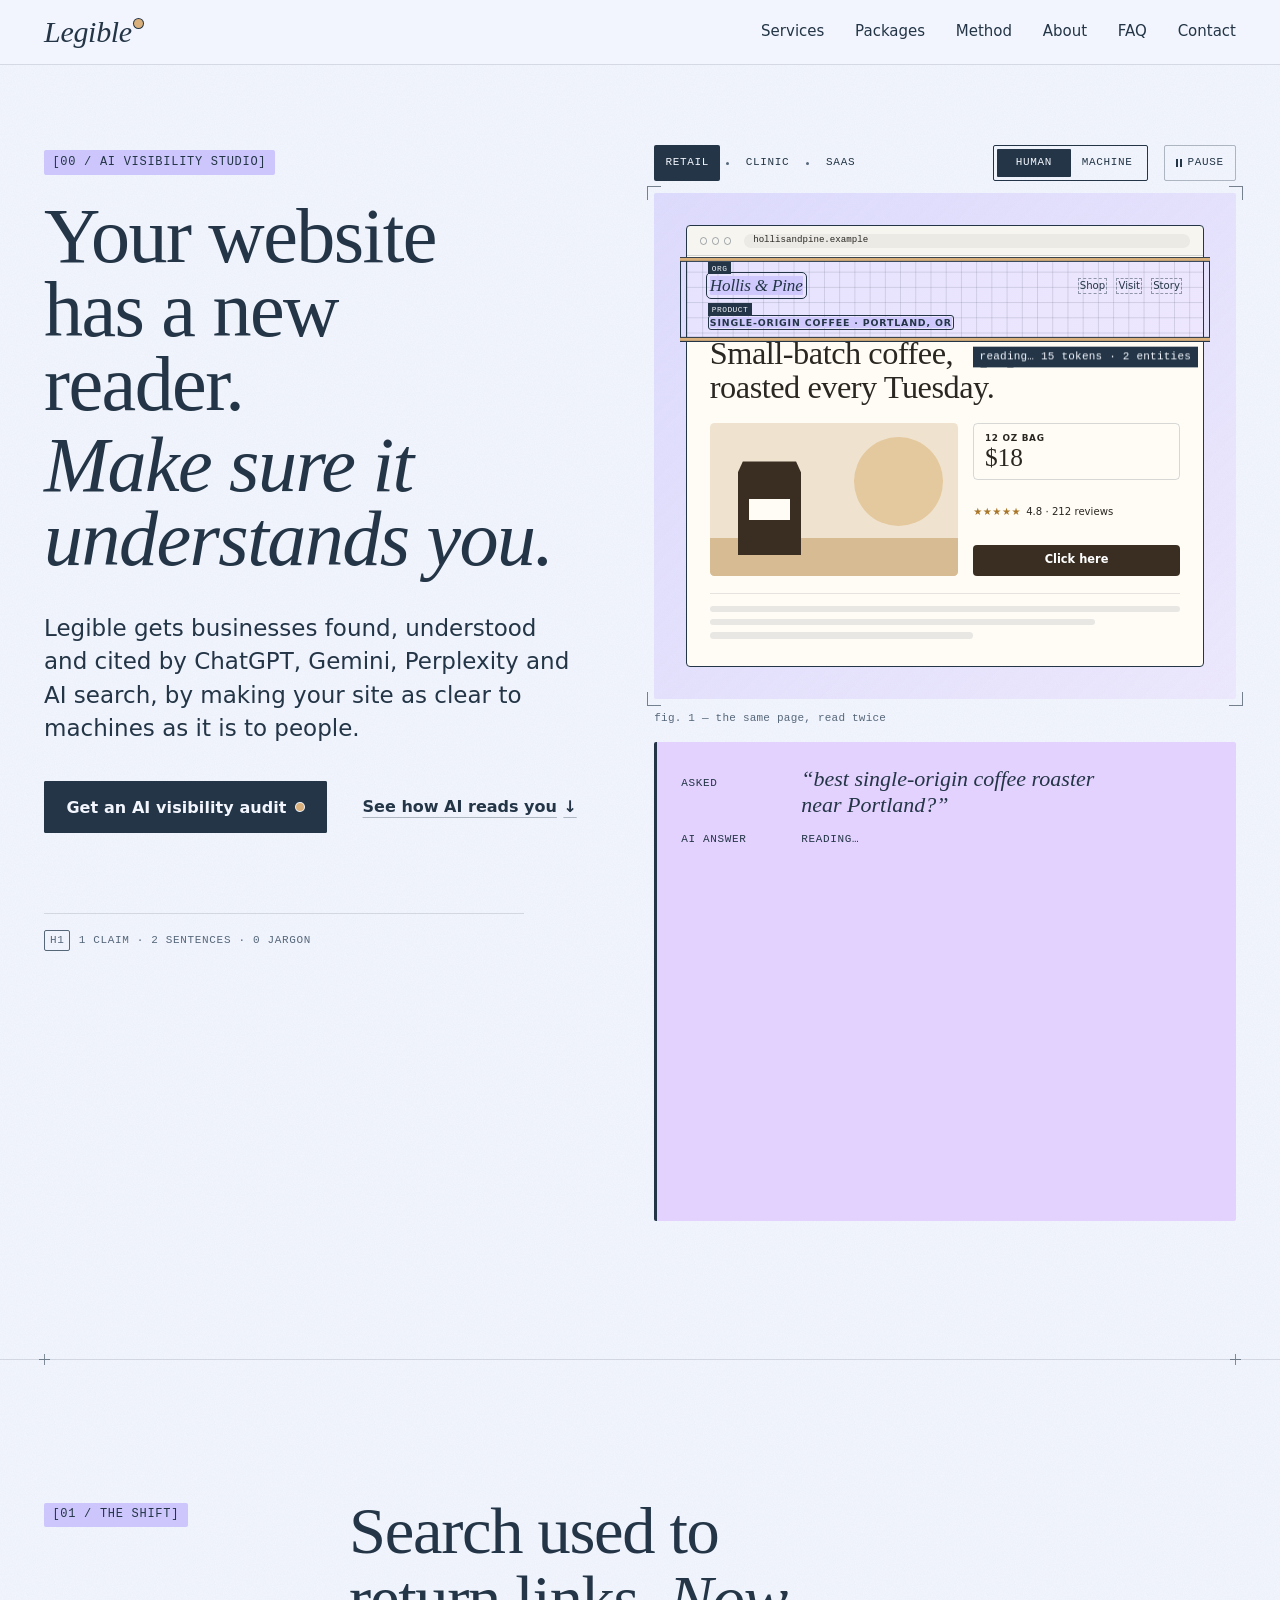
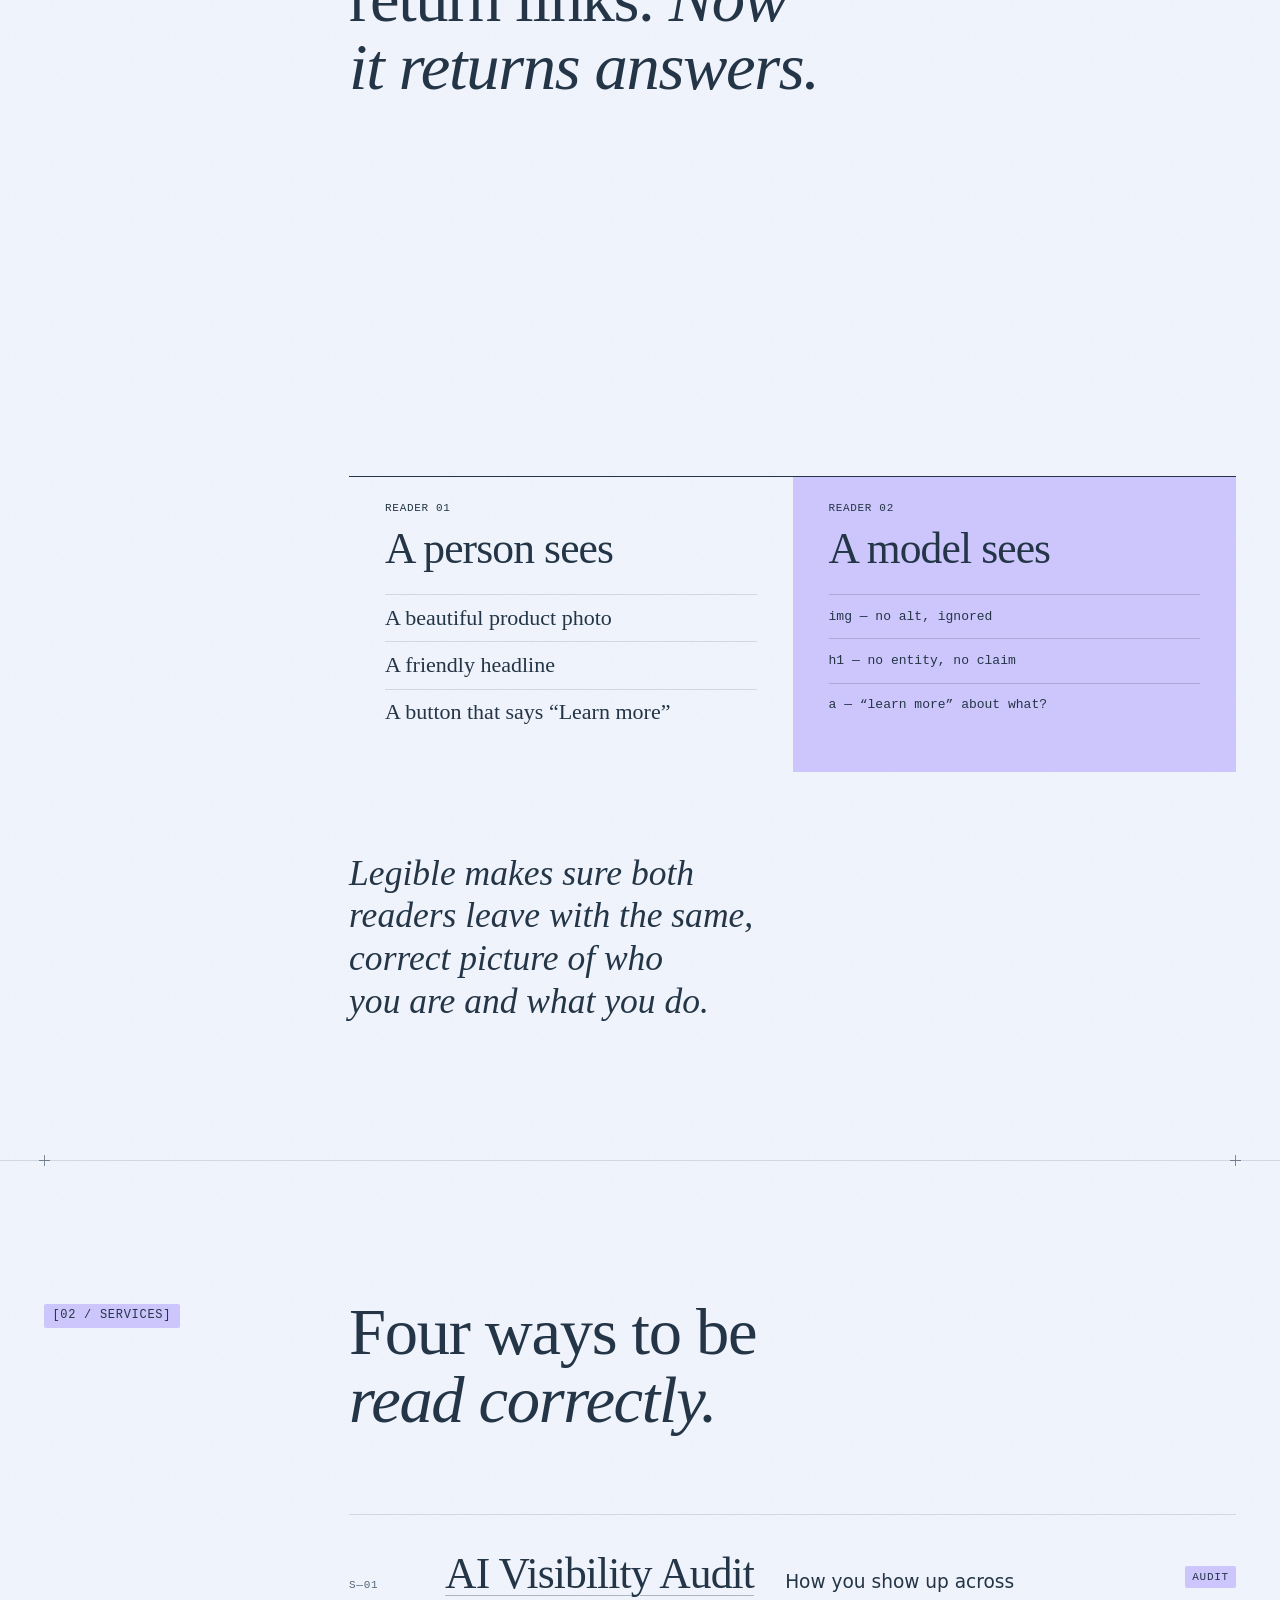
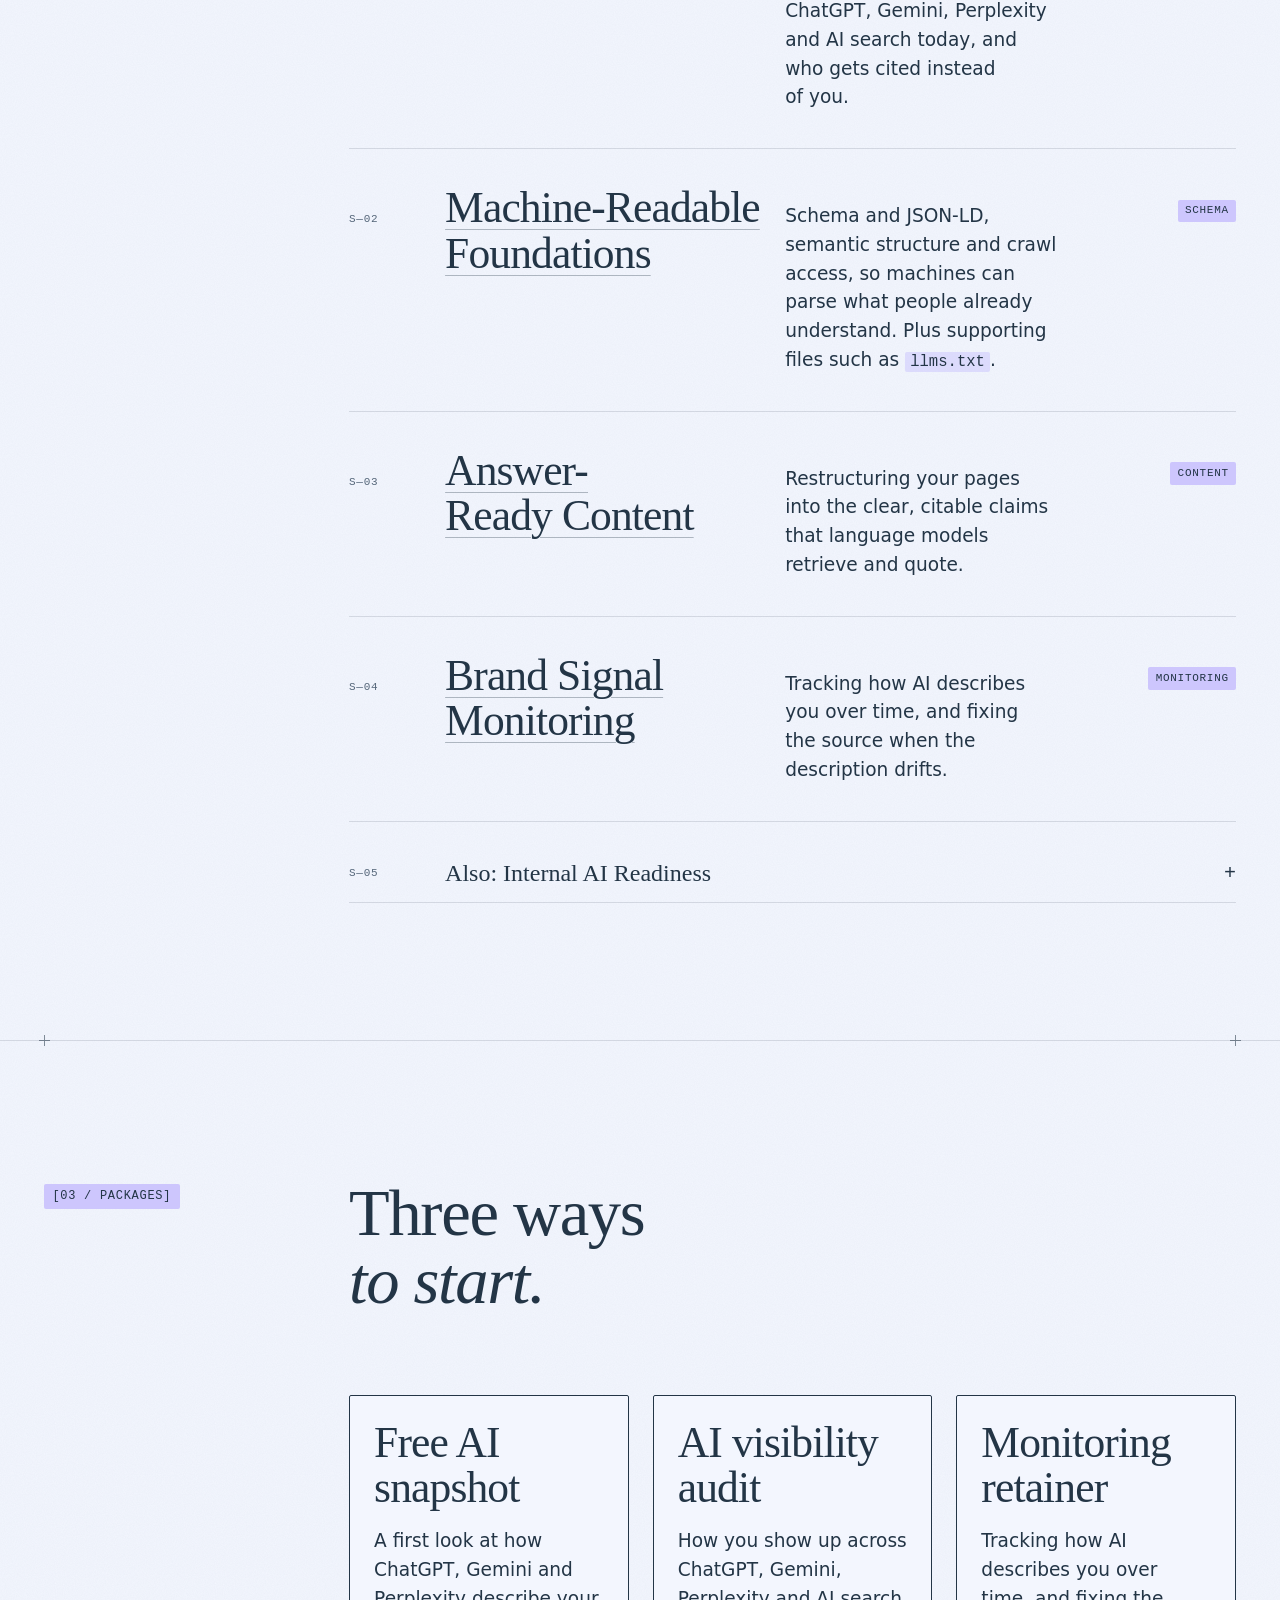
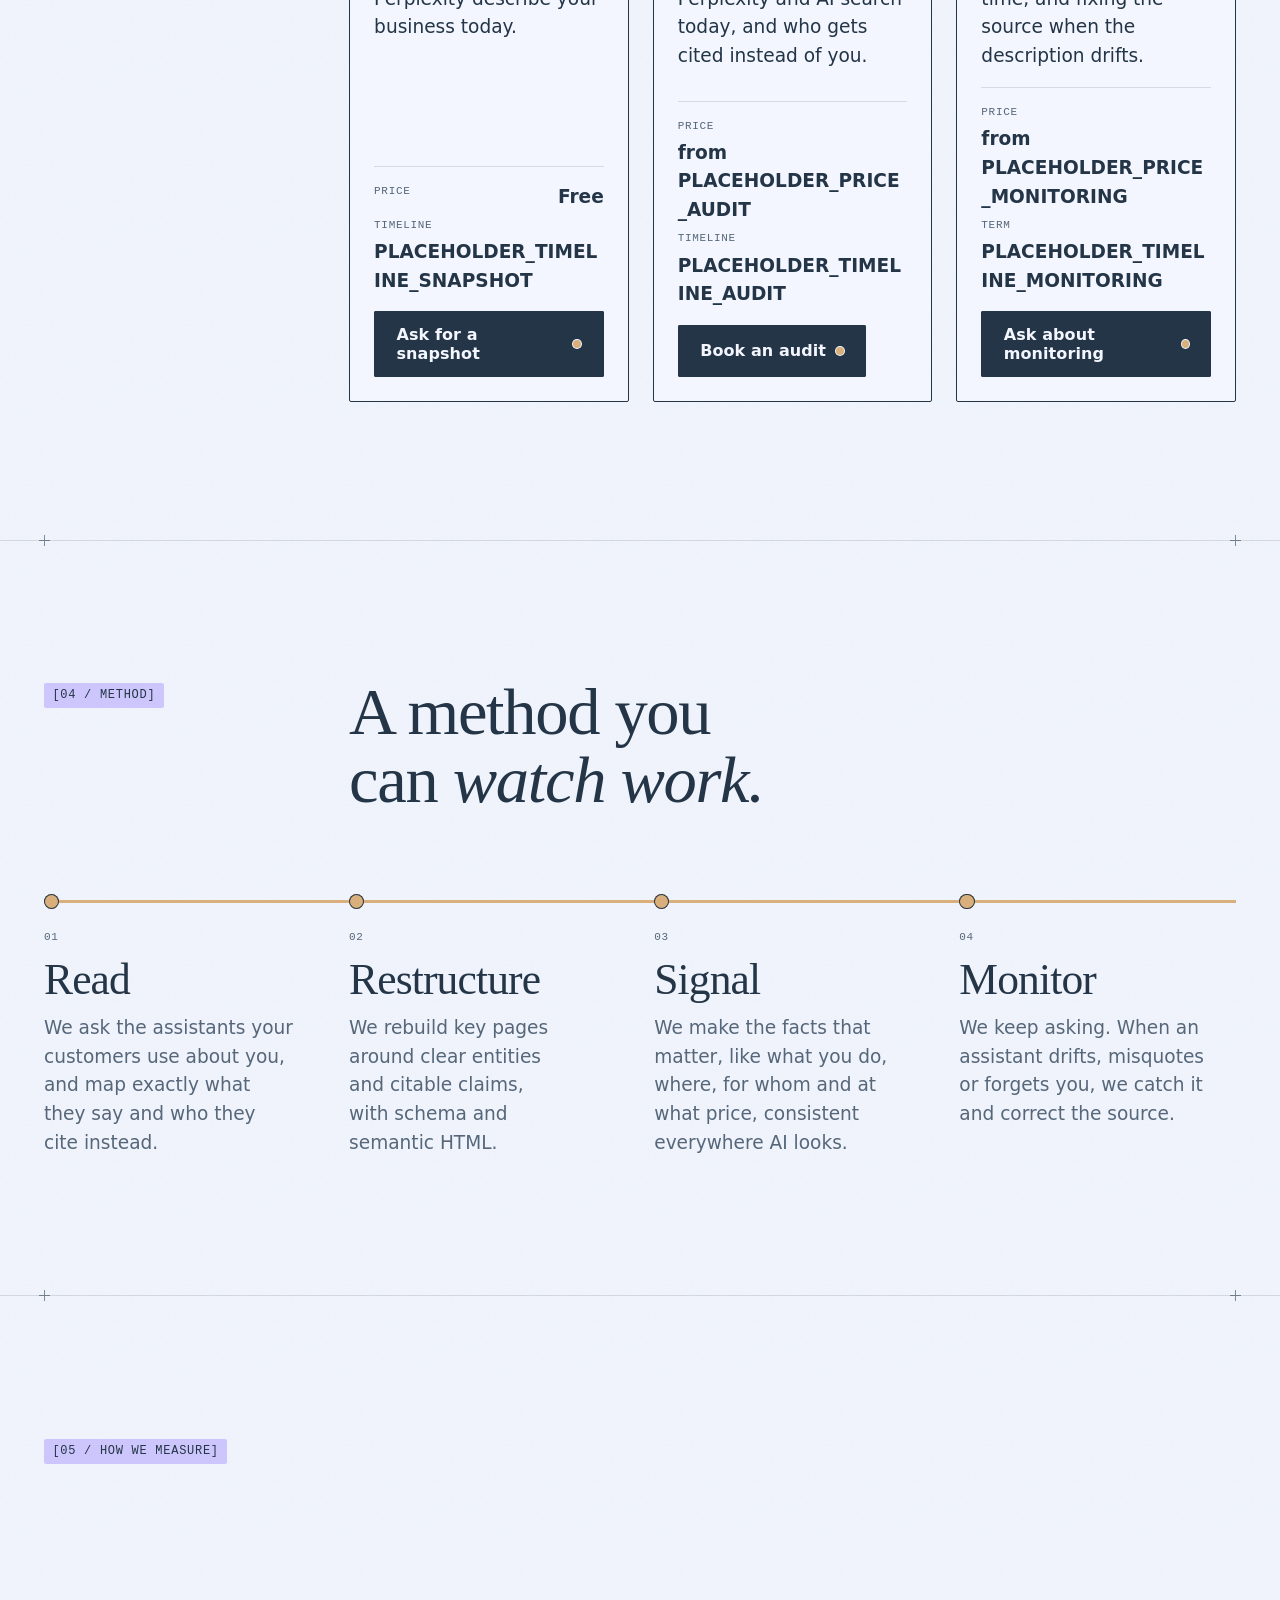
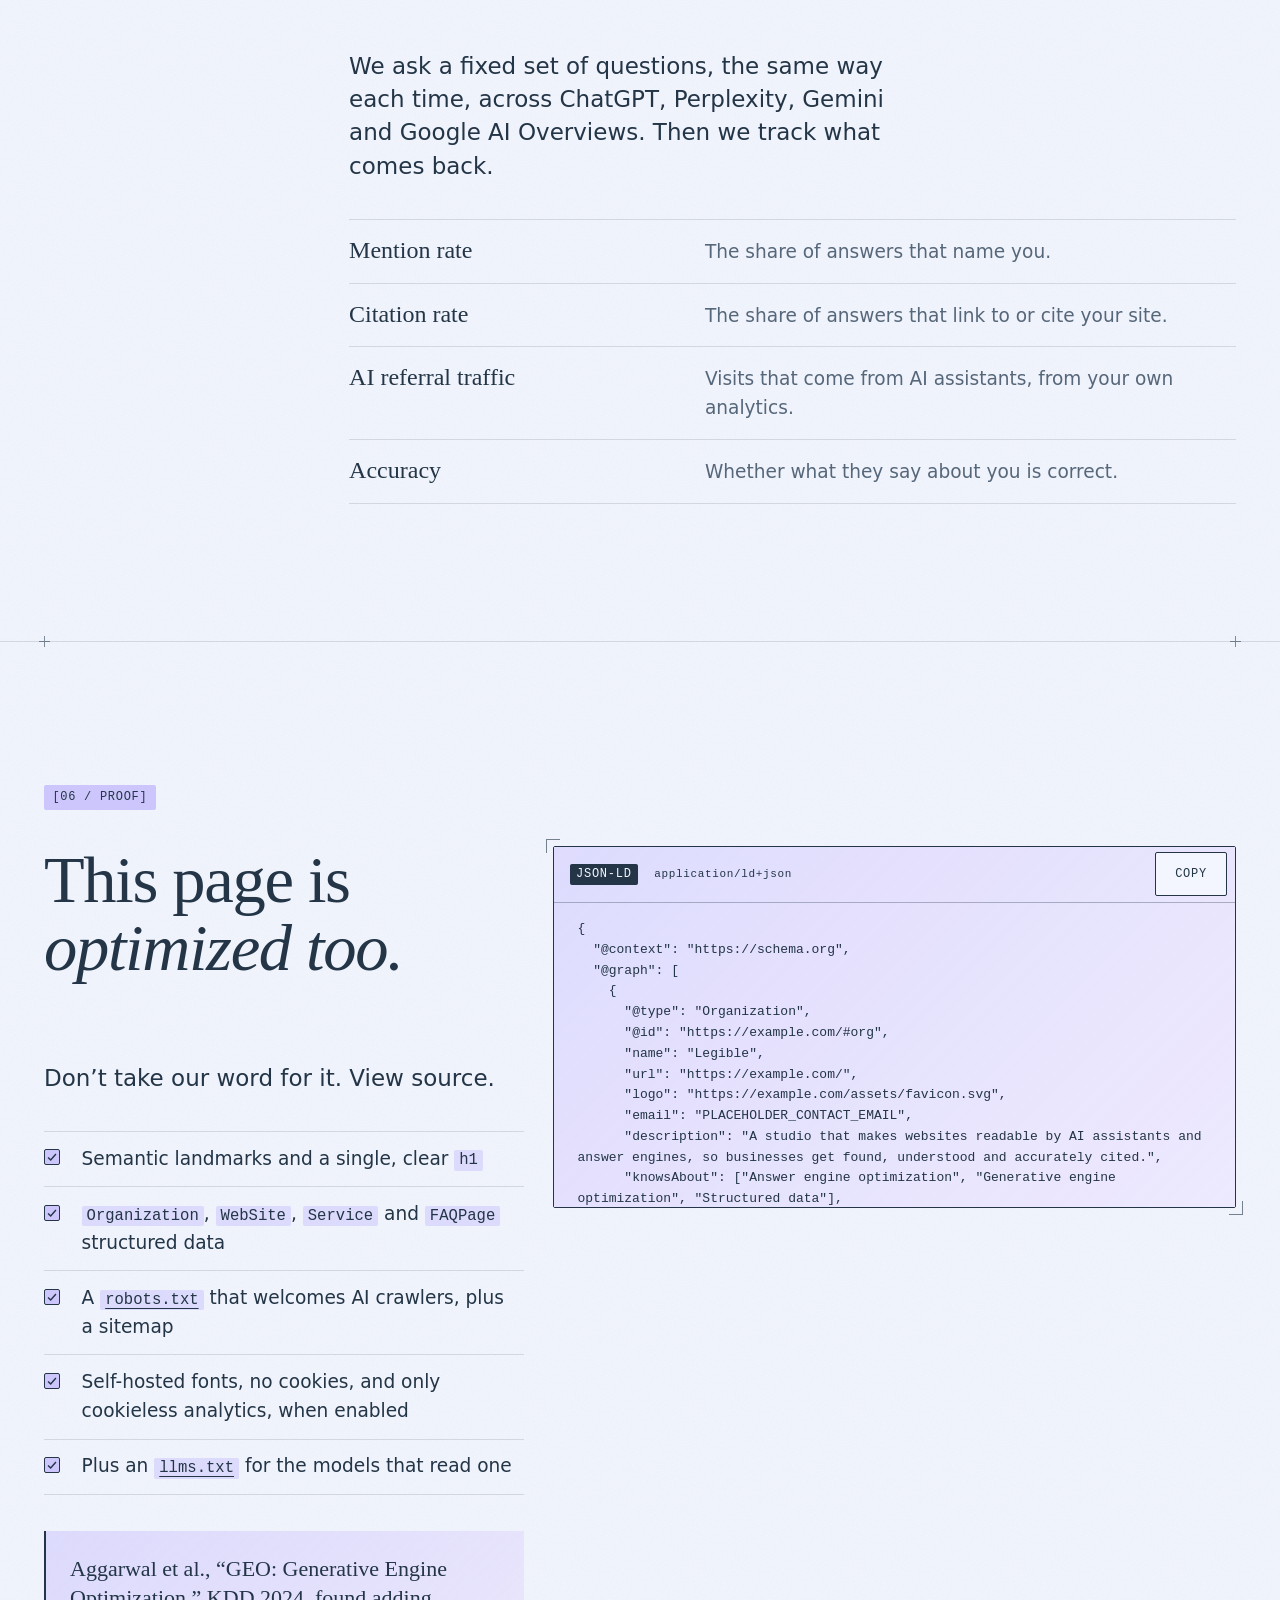
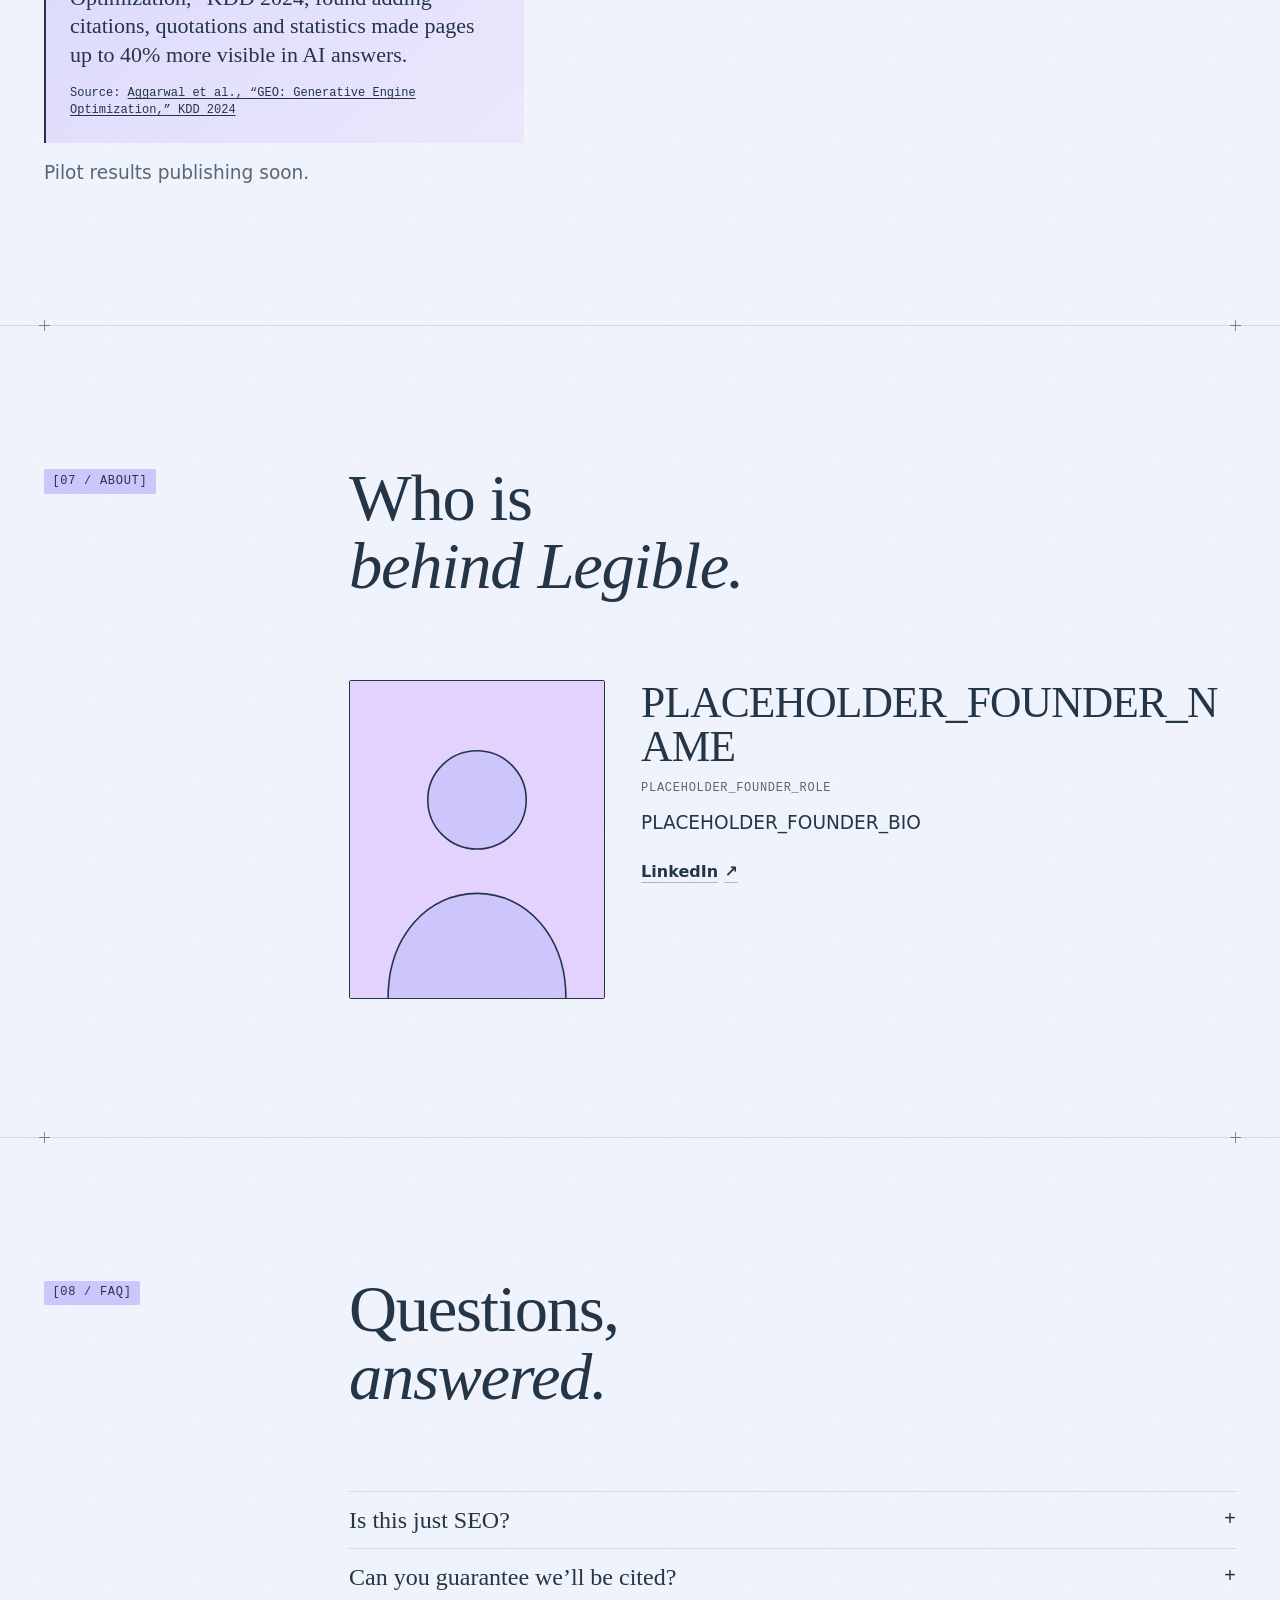
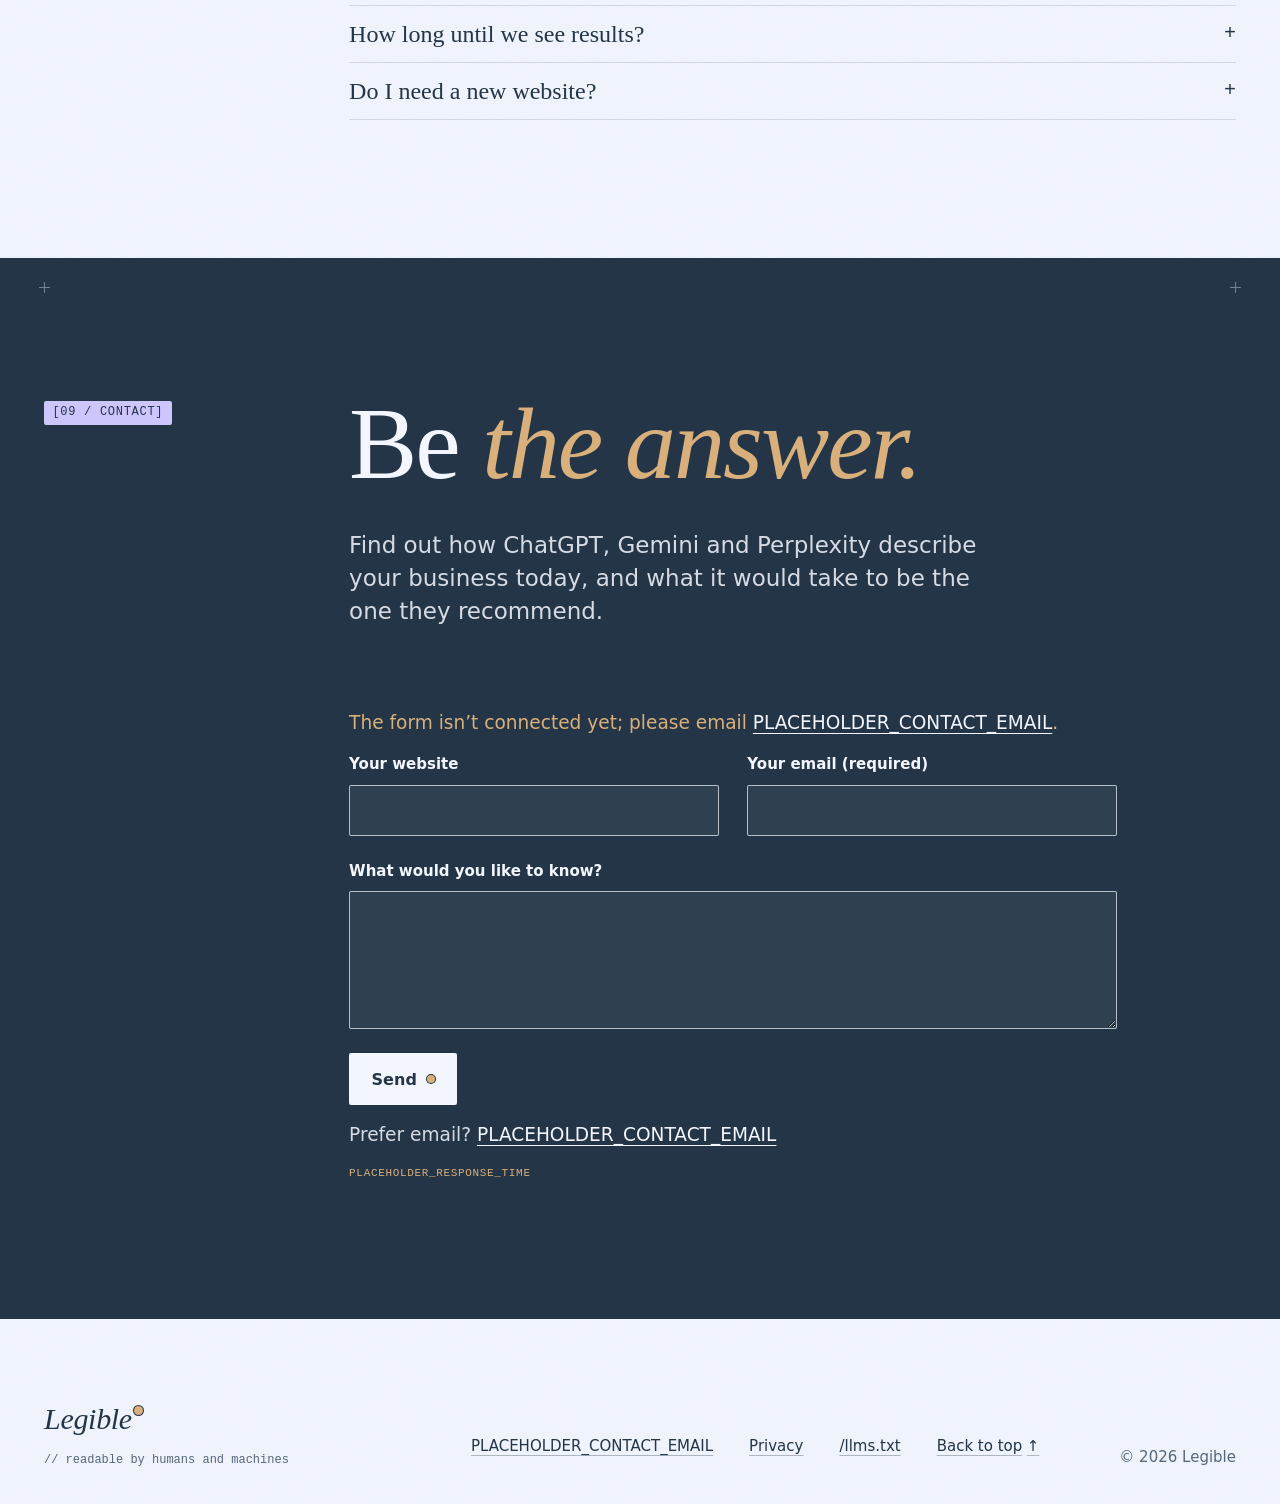
==== commit df3feeb1: "Contact form, analytics, new sections, service/privacy/404 pages" ====
--- a/index.html
+++ b/index.html
@@ -9,8 +9,8 @@
   <meta name="theme-color" content="#F3F6FE">
   <link rel="icon" href="assets/favicon.svg" type="image/svg+xml">
   <link rel="alternate" type="text/markdown" href="llms.txt" title="llms.txt">
-  <!-- PLACEHOLDER: domain. https://example.com is used for canonical, Open Graph, JSON-LD, sitemap and robots. -->
-  <!-- PLACEHOLDER: contact email. hello@example.com is also in the JSON-LD below (JSON can't carry a comment). -->
+  <!-- PLACEHOLDER_SITE_URL: every https://example.com (canonical, Open Graph, JSON-LD, sitemap, robots, llms.txt). JSON can't carry a comment, so it is named here. -->
+  <!-- PLACEHOLDER_LOGO: the JSON-LD "logo" URL below (stand-in: assets/favicon.svg). -->
   <meta property="og:type" content="website">
   <meta property="og:site_name" content="Legible">
   <meta property="og:url" content="https://example.com/">
@@ -34,7 +34,7 @@
   <link rel="stylesheet" href="css/main.css">
   <link rel="stylesheet" href="css/hero.css">
   <script type="module" src="js/main.js"></script>
-  <!-- JSON-LD: keep identical to the copy shown in section [04] -->
+  <!-- JSON-LD: keep identical to the copy shown in section [06] -->
   <script type="application/ld+json">
 {
   "@context": "https://schema.org",
@@ -44,9 +44,20 @@
       "@id": "https://example.com/#org",
       "name": "Legible",
       "url": "https://example.com/",
-      "email": "hello@example.com",
+      "logo": "https://example.com/assets/favicon.svg",
+      "email": "PLACEHOLDER_CONTACT_EMAIL",
       "description": "A studio that makes websites readable by AI assistants and answer engines, so businesses get found, understood and accurately cited.",
-      "knowsAbout": ["Answer engine optimization", "Generative engine optimization", "Structured data", "llms.txt"]
+      "knowsAbout": ["Answer engine optimization", "Generative engine optimization", "Structured data"],
+      "areaServed": "PLACEHOLDER_AREA_SERVED",
+      "sameAs": ["https://www.linkedin.com/company/PLACEHOLDER_COMPANY_LINKEDIN"],
+      "founder": {
+        "@type": "Person",
+        "@id": "https://example.com/#founder",
+        "name": "PLACEHOLDER_FOUNDER_NAME",
+        "jobTitle": "PLACEHOLDER_FOUNDER_ROLE",
+        "image": "https://example.com/assets/founder-placeholder.svg",
+        "sameAs": ["https://www.linkedin.com/in/PLACEHOLDER_FOUNDER_LINKEDIN"]
+      }
     },
     {
       "@type": "WebSite",
@@ -58,6 +69,8 @@
     },
     {
       "@type": "Service",
+      "@id": "https://example.com/ai-visibility-audit.html#service",
+      "url": "https://example.com/ai-visibility-audit.html",
       "name": "AI Visibility Audit",
       "serviceType": "AI visibility audit",
       "description": "How a business shows up across ChatGPT, Gemini, Perplexity and AI search today, and who gets cited instead.",
@@ -65,13 +78,17 @@
     },
     {
       "@type": "Service",
+      "@id": "https://example.com/machine-readable-foundations.html#service",
+      "url": "https://example.com/machine-readable-foundations.html",
       "name": "Machine-Readable Foundations",
       "serviceType": "Structured data and technical AI optimization",
-      "description": "Schema and JSON-LD, llms.txt, semantic structure and crawl access.",
-      "provider": { "@id": "https://example.com/#org" }
-    },
-    {
-      "@type": "Service",
+      "description": "Schema and JSON-LD, semantic structure and crawl access, plus supporting files such as llms.txt.",
+      "provider": { "@id": "https://example.com/#org" }
+    },
+    {
+      "@type": "Service",
+      "@id": "https://example.com/answer-ready-content.html#service",
+      "url": "https://example.com/answer-ready-content.html",
       "name": "Answer-Ready Content",
       "serviceType": "Content restructuring for AI answers",
       "description": "Restructuring pages into the clear, citable claims that language models retrieve.",
@@ -79,6 +96,8 @@
     },
     {
       "@type": "Service",
+      "@id": "https://example.com/brand-signal-monitoring.html#service",
+      "url": "https://example.com/brand-signal-monitoring.html",
       "name": "Brand Signal Monitoring",
       "serviceType": "AI brand monitoring",
       "description": "Tracking how AI describes a business over time, and fixing drift at the source.",
@@ -86,10 +105,53 @@
     },
     {
       "@type": "Service",
+      "@id": "https://example.com/internal-ai-readiness.html#service",
+      "url": "https://example.com/internal-ai-readiness.html",
       "name": "Internal AI Readiness",
       "serviceType": "AI enablement and adoption",
       "description": "Helping teams adopt AI tools well: practical enablement, shared guidelines and workflows.",
       "provider": { "@id": "https://example.com/#org" }
+    }
+  ]
+}
+  </script>
+  <!-- FAQPage JSON-LD: keep each answer identical to the visible text in section [08] -->
+  <script type="application/ld+json">
+{
+  "@context": "https://schema.org",
+  "@type": "FAQPage",
+  "mainEntity": [
+    {
+      "@type": "Question",
+      "name": "Is this just SEO?",
+      "acceptedAnswer": {
+        "@type": "Answer",
+        "text": "They overlap: both need a site that machines can crawl and parse. The difference is the reader. Search used to return links. Now it returns answers, and an assistant that can’t make sense of your site paraphrases a competitor whose site it could read."
+      }
+    },
+    {
+      "@type": "Question",
+      "name": "Can you guarantee we’ll be cited?",
+      "acceptedAnswer": {
+        "@type": "Answer",
+        "text": "No. The assistants decide what they cite, and nobody outside them can promise a place in their answers. We improve the odds by making your site clear to them, and we measure what they say about you over time."
+      }
+    },
+    {
+      "@type": "Question",
+      "name": "How long until we see results?",
+      "acceptedAnswer": {
+        "@type": "Answer",
+        "text": "PLACEHOLDER_FAQ_TIME_TO_RESULTS"
+      }
+    },
+    {
+      "@type": "Question",
+      "name": "Do I need a new website?",
+      "acceptedAnswer": {
+        "@type": "Answer",
+        "text": "No. We work with the site you have, and rebuild key pages rather than the whole site."
+      }
     }
   ]
 }
@@ -98,21 +160,24 @@
 <body>
   <a class="skip-link" href="#main">Skip to content</a>
 
+  <!-- BEGIN shared:header -->
   <header class="site-header">
     <div class="wrap site-header__inner">
-      <a class="wordmark" href="#top" aria-label="Legible, back to top">Legible<span class="wordmark__lens" aria-hidden="true"></span></a>
+      <a class="wordmark" href="./#top" aria-label="Legible, home">Legible<span class="wordmark__lens" aria-hidden="true"></span></a>
       <nav class="site-nav" aria-label="Primary">
         <button class="site-nav__toggle" type="button" aria-expanded="false" aria-controls="site-nav-list">Menu</button>
         <ul class="site-nav__list" id="site-nav-list">
-          <li><a href="#services">Services</a></li>
-          <li><a href="#method">Method</a></li>
-          <li><a href="#proof">Proof</a></li>
-          <li><a href="#contact">Contact</a></li>
+          <li><a href="./#services">Services</a></li>
+          <li><a href="./#packages">Packages</a></li>
+          <li><a href="./#method">Method</a></li>
+          <li><a href="./#about">About</a></li>
+          <li><a href="./#faq">FAQ</a></li>
+          <li><a href="./#contact">Contact</a></li>
         </ul>
       </nav>
-      <p class="site-header__status mono" aria-hidden="true"><span class="status-dot"></span>indexed</p>
     </div>
   </header>
+  <!-- END shared:header -->
 
   <main id="main" tabindex="-1">
 
@@ -124,8 +189,7 @@
           <h1 class="hero__title" id="hero-title">Your website has a new reader. <em>Make sure it understands&nbsp;you.</em></h1>
           <p class="hero__sub">Legible gets businesses found, understood and cited by ChatGPT, Gemini, Perplexity and AI&nbsp;search, by making your site as clear to machines as it is to people.</p>
           <div class="hero__actions">
-            <!-- PLACEHOLDER: CTA destination (mailto) -->
-            <a class="button" href="mailto:hello@example.com?subject=AI%20visibility%20audit">Get an AI visibility audit</a>
+            <a class="button" href="#contact" data-track="CTA Click">Get an AI visibility audit</a>
             <a class="link-arrow" href="#lens">See how AI reads you <span aria-hidden="true">↓</span></a>
           </div>
           <p class="hero__note mono" aria-hidden="true"><span>H1</span> 1 claim · 2 sentences · 0 jargon</p>
@@ -261,42 +325,84 @@
           <ol class="services__list">
             <li class="service" data-reveal>
               <span class="service__num mono" aria-hidden="true">S—01</span>
-              <h3 class="service__title">AI Visibility Audit</h3>
+              <h3 class="service__title"><a href="ai-visibility-audit.html">AI Visibility Audit</a></h3>
               <p class="service__desc">How you show up across ChatGPT, Gemini, Perplexity and AI search today, and who gets cited instead of you.</p>
               <span class="service__tag mono" aria-hidden="true"><span>Audit</span></span>
             </li>
             <li class="service" data-reveal>
               <span class="service__num mono" aria-hidden="true">S—02</span>
-              <h3 class="service__title">Machine-Readable Foundations</h3>
-              <p class="service__desc">Schema and JSON-LD, <code>llms.txt</code>, semantic structure and crawl access, so machines can parse what people already understand.</p>
-              <span class="service__tag mono" aria-hidden="true"><span>Schema · llms.txt</span></span>
+              <h3 class="service__title"><a href="machine-readable-foundations.html">Machine-Readable Foundations</a></h3>
+              <p class="service__desc">Schema and JSON-LD, semantic structure and crawl access, so machines can parse what people already understand. Plus supporting files such as <code>llms.txt</code>.</p>
+              <span class="service__tag mono" aria-hidden="true"><span>Schema</span></span>
             </li>
             <li class="service" data-reveal>
               <span class="service__num mono" aria-hidden="true">S—03</span>
-              <h3 class="service__title">Answer-Ready Content</h3>
+              <h3 class="service__title"><a href="answer-ready-content.html">Answer-Ready Content</a></h3>
               <p class="service__desc">Restructuring your pages into the clear, citable claims that language models retrieve and quote.</p>
               <span class="service__tag mono" aria-hidden="true"><span>Content</span></span>
             </li>
             <li class="service" data-reveal>
               <span class="service__num mono" aria-hidden="true">S—04</span>
-              <h3 class="service__title">Brand Signal Monitoring</h3>
+              <h3 class="service__title"><a href="brand-signal-monitoring.html">Brand Signal Monitoring</a></h3>
               <p class="service__desc">Tracking how AI describes you over time, and fixing the source when the description drifts.</p>
               <span class="service__tag mono" aria-hidden="true"><span>Monitoring</span></span>
             </li>
           </ol>
           <details class="services__more" data-reveal>
             <summary><span class="mono" aria-hidden="true">S—05</span> Also: Internal AI Readiness</summary>
-            <p>Helping your own team adopt AI tools well: practical enablement, shared guidelines and workflows that hold up after we leave.</p>
+            <p>Helping your own team adopt AI tools well: practical enablement, shared guidelines and workflows that hold up after we leave. <a href="internal-ai-readiness.html">More about Internal AI Readiness</a></p>
           </details>
         </div>
       </div>
     </section>
 
-    <!-- [03] METHOD -->
+    <!-- [03] PACKAGES -->
+    <section class="section packages" id="packages" aria-labelledby="packages-title">
+      <div class="wrap grid">
+        <div class="section__margin">
+          <p class="tag" aria-hidden="true">[03 / PACKAGES]</p>
+        </div>
+        <div class="section__main">
+          <h2 class="section__title" id="packages-title" data-reveal>Three ways <em>to start.</em></h2>
+          <!-- Prices (PLACEHOLDER_PRICE_MONITORING includes the billing unit) and timelines are placeholders: set them before launch. -->
+          <ol class="packages__list">
+            <li class="package" data-reveal>
+              <h3 class="package__title">Free AI snapshot</h3>
+              <p class="package__scope">A first look at how ChatGPT, Gemini and Perplexity describe your business today.</p>
+              <dl class="package__terms">
+                <div><dt>Price</dt><dd>Free</dd></div>
+                <div><dt>Timeline</dt><dd>PLACEHOLDER_TIMELINE_SNAPSHOT</dd></div>
+              </dl>
+              <a class="button" href="#contact" data-track="CTA Click" data-track-label="Package: Free AI snapshot">Ask for a snapshot</a>
+            </li>
+            <li class="package" data-reveal>
+              <h3 class="package__title">AI visibility audit</h3>
+              <p class="package__scope">How you show up across ChatGPT, Gemini, Perplexity and AI search today, and who gets cited instead of you.</p>
+              <dl class="package__terms">
+                <div><dt>Price</dt><dd>from PLACEHOLDER_PRICE_AUDIT</dd></div>
+                <div><dt>Timeline</dt><dd>PLACEHOLDER_TIMELINE_AUDIT</dd></div>
+              </dl>
+              <a class="button" href="#contact" data-track="CTA Click" data-track-label="Package: AI visibility audit">Book an audit</a>
+            </li>
+            <li class="package" data-reveal>
+              <h3 class="package__title">Monitoring retainer</h3>
+              <p class="package__scope">Tracking how AI describes you over time, and fixing the source when the description drifts.</p>
+              <dl class="package__terms">
+                <div><dt>Price</dt><dd>from PLACEHOLDER_PRICE_MONITORING</dd></div>
+                <div><dt>Term</dt><dd>PLACEHOLDER_TIMELINE_MONITORING</dd></div>
+              </dl>
+              <a class="button" href="#contact" data-track="CTA Click" data-track-label="Package: Monitoring retainer">Ask about monitoring</a>
+            </li>
+          </ol>
+        </div>
+      </div>
+    </section>
+
+    <!-- [04] METHOD -->
     <section class="section method" id="method" aria-labelledby="method-title">
       <div class="wrap grid">
         <div class="section__margin">
-          <p class="tag" aria-hidden="true">[03 / METHOD]</p>
+          <p class="tag" aria-hidden="true">[04 / METHOD]</p>
         </div>
         <div class="section__main">
           <h2 class="section__title" id="method-title" data-reveal>A method you can <em>watch work.</em></h2>
@@ -312,7 +418,7 @@
             <li class="step">
               <span class="step__num mono" aria-hidden="true">02</span>
               <h3 class="step__title">Restructure</h3>
-              <p>We rebuild key pages around clear entities and citable claims, with schema, semantic HTML and an <code>llms.txt</code>.</p>
+              <p>We rebuild key pages around clear entities and citable claims, with schema and semantic HTML.</p>
             </li>
             <li class="step">
               <span class="step__num mono" aria-hidden="true">03</span>
@@ -329,60 +435,62 @@
       </div>
     </section>
 
-    <!-- [04] PROOF -->
+    <!-- [05] HOW WE MEASURE -->
+    <section class="section measure" id="measure" aria-labelledby="measure-title">
+      <div class="wrap grid">
+        <div class="section__margin">
+          <p class="tag" aria-hidden="true">[05 / HOW WE MEASURE]</p>
+        </div>
+        <div class="section__main">
+          <h2 class="section__title" id="measure-title" data-reveal>How we <em>measure it.</em></h2>
+          <p class="lede" data-reveal>We ask a fixed set of questions, the same way each time, across ChatGPT, Perplexity, Gemini and Google AI Overviews. Then we track what comes back.</p>
+          <dl class="measures" data-reveal>
+            <div class="measures__item">
+              <dt>Mention rate</dt>
+              <dd>The share of answers that name you.</dd>
+            </div>
+            <div class="measures__item">
+              <dt>Citation rate</dt>
+              <dd>The share of answers that link to or cite your site.</dd>
+            </div>
+            <div class="measures__item">
+              <dt>AI referral traffic</dt>
+              <dd>Visits that come from AI assistants, from your own analytics.</dd>
+            </div>
+            <div class="measures__item">
+              <dt>Accuracy</dt>
+              <dd>Whether what they say about you is correct.</dd>
+            </div>
+          </dl>
+        </div>
+      </div>
+    </section>
+
+    <!-- [06] PROOF -->
     <section class="section proof" id="proof" aria-labelledby="proof-title">
       <div class="wrap grid">
         <div class="section__margin">
-          <p class="tag" aria-hidden="true">[04 / PROOF]</p>
+          <p class="tag" aria-hidden="true">[06 / PROOF]</p>
         </div>
         <div class="proof__human">
           <h2 class="section__title" id="proof-title" data-reveal>This page is <em>optimized&nbsp;too.</em></h2>
           <p class="lede" data-reveal>Don’t take our word for it. View source.</p>
           <ul class="checklist" data-reveal>
             <li>Semantic landmarks and a single, clear <code>h1</code></li>
-            <li><code>Organization</code>, <code>WebSite</code> and <code>Service</code> structured data</li>
-            <li>An <a href="llms.txt"><code>llms.txt</code></a> at the root, written for language models</li>
+            <li><code>Organization</code>, <code>WebSite</code>, <code>Service</code> and <code>FAQPage</code> structured data</li>
             <li>A <a href="robots.txt"><code>robots.txt</code></a> that welcomes AI crawlers, plus a sitemap</li>
-            <li>Self-hosted fonts and no third-party scripts</li>
+            <li>Self-hosted fonts, no cookies, and only cookieless analytics, when enabled</li>
+            <li>Plus an <a href="llms.txt"><code>llms.txt</code></a> for the models that read one</li>
           </ul>
+          <figure class="research" data-reveal>
+            <p class="research__finding">Aggarwal et al., “GEO: Generative Engine Optimization,” KDD 2024, found adding citations, quotations and statistics made pages up to 40% more visible in AI answers.</p>
+            <figcaption class="research__source mono">Source: <cite><a href="https://arxiv.org/abs/2311.09735" rel="noopener">Aggarwal et al., “GEO: Generative Engine Optimization,” KDD 2024</a></cite></figcaption>
+          </figure>
+          <p class="research__pilot">Pilot results publishing soon.</p>
         </div>
         <div class="proof__machine" data-reveal>
-          <!-- Keep both snippets identical to /llms.txt and the JSON-LD in <head>. -->
+          <!-- Keep identical to the main @graph JSON-LD in <head> (not the FAQPage script). -->
           <div class="panel">
-            <div class="panel__block">
-              <div class="panel__head">
-                <span class="panel__file mono">/llms.txt</span>
-                <span class="panel__type mono" aria-hidden="true">text/markdown</span>
-                <button class="copy mono" type="button" data-copy="src-llms">Copy<span class="visually-hidden"> llms.txt</span></button>
-                <span class="copy__status mono" aria-live="polite"></span>
-              </div>
-              <pre class="panel__code" id="src-llms" tabindex="0" role="region" aria-label="llms.txt source"># Legible
-
-&gt; Legible is a studio that makes websites readable by AI assistants and answer engines, so businesses get found, understood and accurately cited by ChatGPT, Gemini, Perplexity and AI search.
-
-Every website now has two readers: a person with a browser, and a language model that reads the page, decides what it believes and answers in a few sentences. Legible makes sure both come away with the same, correct picture. We work with businesses of any kind and size.
-
-## Services
-
-- AI Visibility Audit: how a business shows up across AI assistants today, and who gets cited instead.
-- Machine-Readable Foundations: schema and JSON-LD, llms.txt, semantic structure and crawl access.
-- Answer-Ready Content: restructuring pages into the clear, citable claims that language models retrieve.
-- Brand Signal Monitoring: tracking how AI describes a business over time, and fixing drift at the source.
-- Internal AI Readiness: helping teams adopt AI tools well (optional add-on).
-
-## Method
-
-1. Read: ask the assistants customers use, and map what they say and who they cite.
-2. Restructure: rebuild key pages around clear entities and citable claims.
-3. Signal: make the facts that matter consistent everywhere AI looks.
-4. Monitor: keep asking, and correct the source when answers drift.
-
-## Contact
-
-- Email: hello@example.com
-- Website: https://example.com/
-- Book an AI visibility audit: mailto:hello@example.com?subject=AI%20visibility%20audit</pre>
-            </div>
             <div class="panel__block">
               <div class="panel__head">
                 <span class="panel__file mono">JSON-LD</span>
@@ -398,9 +506,20 @@
       "@id": "https://example.com/#org",
       "name": "Legible",
       "url": "https://example.com/",
-      "email": "hello@example.com",
+      "logo": "https://example.com/assets/favicon.svg",
+      "email": "PLACEHOLDER_CONTACT_EMAIL",
       "description": "A studio that makes websites readable by AI assistants and answer engines, so businesses get found, understood and accurately cited.",
-      "knowsAbout": ["Answer engine optimization", "Generative engine optimization", "Structured data", "llms.txt"]
+      "knowsAbout": ["Answer engine optimization", "Generative engine optimization", "Structured data"],
+      "areaServed": "PLACEHOLDER_AREA_SERVED",
+      "sameAs": ["https://www.linkedin.com/company/PLACEHOLDER_COMPANY_LINKEDIN"],
+      "founder": {
+        "@type": "Person",
+        "@id": "https://example.com/#founder",
+        "name": "PLACEHOLDER_FOUNDER_NAME",
+        "jobTitle": "PLACEHOLDER_FOUNDER_ROLE",
+        "image": "https://example.com/assets/founder-placeholder.svg",
+        "sameAs": ["https://www.linkedin.com/in/PLACEHOLDER_FOUNDER_LINKEDIN"]
+      }
     },
     {
       "@type": "WebSite",
@@ -412,6 +531,8 @@
     },
     {
       "@type": "Service",
+      "@id": "https://example.com/ai-visibility-audit.html#service",
+      "url": "https://example.com/ai-visibility-audit.html",
       "name": "AI Visibility Audit",
       "serviceType": "AI visibility audit",
       "description": "How a business shows up across ChatGPT, Gemini, Perplexity and AI search today, and who gets cited instead.",
@@ -419,13 +540,17 @@
     },
     {
       "@type": "Service",
+      "@id": "https://example.com/machine-readable-foundations.html#service",
+      "url": "https://example.com/machine-readable-foundations.html",
       "name": "Machine-Readable Foundations",
       "serviceType": "Structured data and technical AI optimization",
-      "description": "Schema and JSON-LD, llms.txt, semantic structure and crawl access.",
-      "provider": { "@id": "https://example.com/#org" }
-    },
-    {
-      "@type": "Service",
+      "description": "Schema and JSON-LD, semantic structure and crawl access, plus supporting files such as llms.txt.",
+      "provider": { "@id": "https://example.com/#org" }
+    },
+    {
+      "@type": "Service",
+      "@id": "https://example.com/answer-ready-content.html#service",
+      "url": "https://example.com/answer-ready-content.html",
       "name": "Answer-Ready Content",
       "serviceType": "Content restructuring for AI answers",
       "description": "Restructuring pages into the clear, citable claims that language models retrieve.",
@@ -433,6 +558,8 @@
     },
     {
       "@type": "Service",
+      "@id": "https://example.com/brand-signal-monitoring.html#service",
+      "url": "https://example.com/brand-signal-monitoring.html",
       "name": "Brand Signal Monitoring",
       "serviceType": "AI brand monitoring",
       "description": "Tracking how AI describes a business over time, and fixing drift at the source.",
@@ -440,6 +567,8 @@
     },
     {
       "@type": "Service",
+      "@id": "https://example.com/internal-ai-readiness.html#service",
+      "url": "https://example.com/internal-ai-readiness.html",
       "name": "Internal AI Readiness",
       "serviceType": "AI enablement and adoption",
       "description": "Helping teams adopt AI tools well: practical enablement, shared guidelines and workflows.",
@@ -450,46 +579,122 @@
             </div>
           </div>
         </div>
-        <!-- PLACEHOLDER: client logos / case-study tiles. Keep hidden until real, approved proof exists. -->
+        <!-- PLACEHOLDER_CLIENT_PROOF: client logos / case-study tiles. Keep hidden until real, approved proof exists. -->
         <div class="proof__clients" hidden></div>
       </div>
     </section>
 
-    <!-- [05] CTA -->
+    <!-- [07] ABOUT -->
+    <section class="section about" id="about" aria-labelledby="about-title">
+      <div class="wrap grid">
+        <div class="section__margin">
+          <p class="tag" aria-hidden="true">[07 / ABOUT]</p>
+        </div>
+        <div class="section__main">
+          <h2 class="section__title" id="about-title" data-reveal>Who is <em>behind Legible.</em></h2>
+          <div class="about__person" data-reveal>
+            <!-- PLACEHOLDER_FOUNDER_PHOTO: replace assets/founder-placeholder.svg with a real portrait. -->
+            <img class="about__photo" src="assets/founder-placeholder.svg" alt="Portrait of PLACEHOLDER_FOUNDER_NAME" width="320" height="400" loading="lazy">
+            <div class="about__text">
+              <h3 class="about__name">PLACEHOLDER_FOUNDER_NAME</h3>
+              <p class="about__role mono">PLACEHOLDER_FOUNDER_ROLE</p>
+              <p class="about__bio">PLACEHOLDER_FOUNDER_BIO</p>
+              <a class="link-arrow" href="https://www.linkedin.com/in/PLACEHOLDER_FOUNDER_LINKEDIN" rel="noopener">LinkedIn <span aria-hidden="true">↗</span></a>
+            </div>
+          </div>
+        </div>
+      </div>
+    </section>
+
+    <!-- [08] FAQ: keep the answers identical to the FAQPage JSON-LD in <head>. -->
+    <section class="section faq" id="faq" aria-labelledby="faq-title">
+      <div class="wrap grid">
+        <div class="section__margin">
+          <p class="tag" aria-hidden="true">[08 / FAQ]</p>
+        </div>
+        <div class="section__main">
+          <h2 class="section__title" id="faq-title" data-reveal>Questions, <em>answered.</em></h2>
+          <div class="faq__list" data-reveal>
+            <details class="faq__item">
+              <summary>Is this just SEO?</summary>
+              <p>They overlap: both need a site that machines can crawl and parse. The difference is the reader. Search used to return links. Now it returns answers, and an assistant that can’t make sense of your site paraphrases a competitor whose site it could read.</p>
+            </details>
+            <details class="faq__item">
+              <summary>Can you guarantee we’ll be cited?</summary>
+              <p>No. The assistants decide what they cite, and nobody outside them can promise a place in their answers. We improve the odds by making your site clear to them, and we measure what they say about you over time.</p>
+            </details>
+            <details class="faq__item">
+              <summary>How long until we see results?</summary>
+              <p>PLACEHOLDER_FAQ_TIME_TO_RESULTS</p>
+            </details>
+            <details class="faq__item">
+              <summary>Do I need a new website?</summary>
+              <p>No. We work with the site you have, and rebuild key pages rather than the whole site.</p>
+            </details>
+          </div>
+        </div>
+      </div>
+    </section>
+
+    <!-- [09] CONTACT -->
     <section class="section cta" id="contact" aria-labelledby="contact-title">
       <div class="wrap grid">
         <div class="section__margin">
-          <p class="tag tag--inverse" aria-hidden="true">[05 / CONTACT]</p>
+          <p class="tag tag--inverse" aria-hidden="true">[09 / CONTACT]</p>
         </div>
         <div class="section__main">
           <h2 class="cta__title" id="contact-title" data-reveal>Be <em>the answer.</em></h2>
           <p class="cta__body" data-reveal>Find out how ChatGPT, Gemini and Perplexity describe your business today, and what it would take to be the one they recommend.</p>
           <div class="cta__actions" data-reveal>
-            <!-- PLACEHOLDER: CTA destination (mailto) -->
-            <a class="button button--inverse" href="mailto:hello@example.com?subject=AI%20visibility%20audit">Book an audit</a>
-            <!-- PLACEHOLDER: response-time promise -->
-            <p class="cta__meta mono">response time &lt; 1 business day</p>
+            <!-- PLACEHOLDER_FORM_ENDPOINT: the form's action URL (from your form provider). -->
+            <!-- PLACEHOLDER_FORM_ENDPOINT: pre-launch notice, shown with or without JS. Delete this paragraph once the form's action is set. -->
+            <p class="contact-form__notice" data-form-notice>The form isn’t connected yet; please email <a href="mailto:PLACEHOLDER_CONTACT_EMAIL?subject=AI%20visibility%20audit" data-track="Email Fallback Click">PLACEHOLDER_CONTACT_EMAIL</a>.</p>
+            <form class="contact-form" action="PLACEHOLDER_FORM_ENDPOINT" method="POST">
+              <div class="contact-form__field">
+                <label for="cf-website">Your website</label>
+                <input id="cf-website" name="website" type="url" autocomplete="url">
+              </div>
+              <div class="contact-form__field">
+                <label for="cf-email">Your email (required)</label>
+                <input id="cf-email" name="email" type="email" autocomplete="email" required>
+              </div>
+              <div class="contact-form__field contact-form__field--wide">
+                <label for="cf-message">What would you like to know?</label>
+                <textarea id="cf-message" name="message" rows="4"></textarea>
+              </div>
+              <div class="contact-form__hp" aria-hidden="true">
+                <label for="cf-gotcha">Leave this field empty</label>
+                <input id="cf-gotcha" name="_gotcha" type="text" tabindex="-1" autocomplete="off">
+              </div>
+              <div class="contact-form__actions">
+                <button class="button button--inverse" type="submit">Send</button>
+                <p class="contact-form__status" aria-live="polite" data-form-status></p>
+              </div>
+            </form>
+            <p class="contact-form__fallback">Prefer email? <a href="mailto:PLACEHOLDER_CONTACT_EMAIL?subject=AI%20visibility%20audit" data-track="Email Fallback Click">PLACEHOLDER_CONTACT_EMAIL</a></p>
+            <p class="cta__meta mono">PLACEHOLDER_RESPONSE_TIME</p>
           </div>
         </div>
       </div>
     </section>
   </main>
 
+  <!-- BEGIN shared:footer -->
   <footer class="site-footer">
     <div class="wrap site-footer__inner">
       <div class="site-footer__brand">
-        <a class="wordmark" href="#top" aria-label="Legible, back to top">Legible<span class="wordmark__lens" aria-hidden="true"></span></a>
+        <a class="wordmark" href="./#top" aria-label="Legible, home">Legible<span class="wordmark__lens" aria-hidden="true"></span></a>
         <p class="mono site-footer__sign">// readable by humans and machines</p>
       </div>
       <ul class="site-footer__links">
-        <!-- PLACEHOLDER: contact email -->
-        <li><a href="mailto:hello@example.com">hello@example.com</a></li>
+        <li><a href="mailto:PLACEHOLDER_CONTACT_EMAIL">PLACEHOLDER_CONTACT_EMAIL</a></li>
+        <li><a href="privacy.html">Privacy</a></li>
         <li><a href="llms.txt">/llms.txt</a></li>
-        <li><a href="#top">Back to top <span aria-hidden="true">↑</span></a></li>
+        <li><a href="#main">Back to top <span aria-hidden="true">↑</span></a></li>
       </ul>
-      <!-- PLACEHOLDER: copyright year (static) -->
-      <p class="site-footer__legal">© 2026 Legible</p>
+      <p class="site-footer__legal">© <span data-year>2026</span> Legible</p>
     </div>
   </footer>
+  <!-- END shared:footer -->
 </body>
 </html>
--- a/css/main.css
+++ b/css/main.css
@@ -217,27 +217,10 @@
 .site-nav__list a:hover { background-size: 100% 1px; }
 .site-nav__toggle { display: none; }
 
-.site-header__status {
-  display: inline-flex;
-  align-items: center;
-  gap: .55em;
-  padding-left: var(--space-m);
-  border-left: 1px solid var(--rule);
-  color: var(--ink-soft);
-  font-size: var(--fs-mono-s);
-}
-.status-dot {
-  width: .55rem; height: .55rem;
-  border-radius: 50%;
-  background: var(--signal);
-  box-shadow: 0 0 0 1px var(--ink);
-  animation: pulse 2.4s var(--ease-linear) 2; /* two beats (4.8s), then still: under WCAG 2.2.2's 5s */
-}
+/* used by hero.css */
 @keyframes pulse { 50% { opacity: .35; } }
-@media (prefers-reduced-motion: reduce) { .status-dot { animation: none; } }
 
 @media (max-width: 44.99em) {
-  .site-header__status { display: none; }
   /* no-JS, or nav.js failed (.nav-off): links stay visible, wrapped under the wordmark */
   :is(html:not(.js), .nav-off) .site-header__inner { flex-wrap: wrap; padding-block: .25rem; }
   :is(html:not(.js), .nav-off) .site-nav__list { gap: 1rem; flex-wrap: wrap; }
@@ -673,7 +656,113 @@
   .proof__machine { grid-column: 6 / 13; margin-top: 0; }
 }
 
-/* ---------- [05] CTA (inverted) ---------- */
+/* service titles link to their pages */
+.service__title a,
+.services__more p a {
+  text-decoration-thickness: 1px;
+  text-underline-offset: .15em;
+  text-decoration-color: var(--rule-strong);
+}
+.service__title a:hover,
+.services__more p a:hover { text-decoration-color: currentColor; }
+
+/* ---------- packages ---------- */
+.packages__list { display: grid; gap: var(--space-m); }
+.package {
+  display: flex;
+  flex-direction: column;
+  gap: var(--space-s);
+  padding: var(--space-m);
+  border: 1px solid var(--ink);
+  border-radius: var(--radius);
+  background: var(--paper);
+}
+.package__title { font-size: var(--fs-h3); line-height: 1.05; }
+.package__terms { display: grid; gap: .35rem; margin-top: auto; padding-top: var(--space-s); border-top: 1px solid var(--rule); }
+.package__terms div { display: flex; flex-wrap: wrap; justify-content: space-between; gap: .25rem var(--space-s); }
+.package__terms dt { font-family: var(--font-mono); font-size: var(--fs-mono-s); letter-spacing: var(--track-mono); text-transform: uppercase; color: var(--ink-soft); }
+.package__terms dd { font-weight: 600; overflow-wrap: anywhere; }
+.package .button { align-self: flex-start; }
+@media (min-width: 67.5em) {
+  .packages__list { grid-template-columns: repeat(3, minmax(0, 1fr)); }
+}
+
+/* ---------- how we measure ---------- */
+.measure .lede { margin-bottom: var(--space-l); }
+.measures { display: grid; border-top: 1px solid var(--rule); }
+.measures__item {
+  display: grid;
+  gap: .25rem var(--space-m);
+  padding-block: var(--space-s);
+  border-bottom: 1px solid var(--rule);
+}
+.measures dt { font-family: var(--font-serif); font-size: 1.5rem; line-height: 1.2; }
+.measures dd { color: var(--ink-soft); max-width: var(--measure); }
+@media (min-width: 45em) {
+  .measures__item { grid-template-columns: minmax(0, 1fr) minmax(0, 1.6fr); align-items: baseline; }
+}
+
+/* ---------- research (in proof) ---------- */
+.research {
+  margin-top: var(--space-l);
+  padding: var(--space-m);
+  border-left: 2px solid var(--ink);
+  background: var(--wash);
+}
+.research__finding { font-family: var(--font-serif); font-size: 1.375rem; line-height: 1.3; }
+.research__source { margin-top: var(--space-s); color: var(--ink); text-transform: none; letter-spacing: 0; }
+.research__source cite { font-style: normal; }
+.research__source a { text-underline-offset: .2em; overflow-wrap: anywhere; }
+.research__pilot { margin-top: var(--space-s); color: var(--ink-soft); }
+
+/* ---------- about ---------- */
+.about__person { display: grid; gap: var(--space-l); align-items: start; }
+.about__photo { width: 100%; max-width: 16rem; height: auto; border: 1px solid var(--ink); border-radius: var(--radius); }
+.about__text { display: grid; gap: var(--space-xs); justify-items: start; }
+.about__name { font-size: var(--fs-h3); overflow-wrap: anywhere; }
+.about__role { color: var(--ink-soft); overflow-wrap: anywhere; }
+.about__bio { overflow-wrap: anywhere; }
+@media (min-width: 45em) {
+  .about__person { grid-template-columns: 16rem minmax(0, 1fr); }
+}
+
+/* ---------- faq ---------- */
+.faq__list { border-top: 1px solid var(--rule); }
+.faq__item { border-bottom: 1px solid var(--rule); }
+.faq__item summary {
+  display: flex;
+  align-items: center;
+  gap: var(--space-m);
+  min-height: 3.5rem;
+  padding-block: .5rem;
+  font-family: var(--font-serif);
+  font-size: 1.5rem;
+  line-height: 1.2;
+  cursor: pointer;
+  list-style: none;
+}
+.faq__item summary::-webkit-details-marker { display: none; }
+.faq__item summary::after {
+  content: "+";
+  margin-left: auto;
+  font-family: var(--font-mono);
+  font-size: 1.25rem;
+  transition: transform var(--dur-fast) var(--ease-scan);
+}
+.faq__item[open] summary::after { transform: rotate(45deg); }
+.faq__item p { padding-bottom: var(--space-l); overflow-wrap: anywhere; }
+
+/* ---------- service, privacy and 404 pages ---------- */
+.page .section__title { max-width: 18ch; margin-bottom: var(--space-l); }
+.page .lede { margin-bottom: var(--space-xl); }
+.page__h2 { font-size: var(--fs-h3); margin: var(--space-xl) 0 var(--space-m); }
+.page__body > p + p { margin-top: var(--space-s); }
+.page__body p a, .page__links a { text-underline-offset: .2em; overflow-wrap: anywhere; }
+.page__actions { display: flex; flex-wrap: wrap; align-items: center; gap: var(--space-s) var(--space-l); margin-top: var(--space-xl); }
+.page__links { display: grid; gap: var(--space-2xs); }
+.page__links a { display: inline-flex; align-items: center; min-height: 2.75rem; }
+
+/* ---------- [09] CTA (inverted) ---------- */
 .cta {
   background: var(--ink);
   color: var(--paper);
@@ -710,6 +799,47 @@
 .button--inverse { background: var(--paper); color: var(--ink); box-shadow: none; }
 .button--inverse::after { box-shadow: 0 0 0 1px var(--ink); }
 .button--inverse:hover { background: var(--signal); color: var(--ink); }
+.button:disabled { opacity: .6; cursor: progress; }
+
+/* contact form on the dark ground: paper text and borders on ink (11.6:1) */
+.contact-form {
+  flex-basis: 100%;
+  display: grid;
+  gap: var(--space-m) var(--col-gap);
+  max-width: 48rem;
+}
+.contact-form__field { display: grid; gap: .5rem; }
+.contact-form label { font-weight: 600; font-size: var(--fs-small); color: var(--paper); }
+.contact-form input,
+.contact-form textarea {
+  width: 100%;
+  min-height: 2.75rem;
+  padding: .65rem .8rem;
+  font: inherit;
+  color: var(--paper);
+  background: rgba(243, 246, 254, .06);
+  border: 1px solid rgba(243, 246, 254, .7);
+  border-radius: var(--radius);
+}
+.contact-form textarea { resize: vertical; min-height: 7rem; }
+.contact-form input:hover,
+.contact-form textarea:hover { border-color: var(--paper); }
+.contact-form input:focus-visible,
+.contact-form textarea:focus-visible { outline: 2px solid var(--paper); outline-offset: 2px; border-color: var(--paper); }
+.contact-form__hp { position: absolute; left: -9999px; width: 1px; height: 1px; overflow: hidden; }
+.contact-form__actions { display: flex; flex-wrap: wrap; align-items: center; gap: var(--space-s) var(--space-l); }
+.contact-form__actions .button { cursor: pointer; border: 0; }
+.contact-form__status { color: var(--signal); }
+.contact-form__status:empty { display: none; }
+.contact-form__status a,
+.contact-form__fallback a { color: var(--paper); text-underline-offset: .2em; overflow-wrap: anywhere; }
+.contact-form__fallback { flex-basis: 100%; color: rgba(243, 246, 254, .86); }
+.contact-form__notice { flex-basis: 100%; color: var(--signal); }
+.contact-form__notice a { color: var(--paper); text-underline-offset: .2em; overflow-wrap: anywhere; }
+@media (min-width: 45em) {
+  .contact-form { grid-template-columns: 1fr 1fr; }
+  .contact-form__field--wide, .contact-form__actions { grid-column: 1 / -1; }
+}
 
 /* ==========================================================================
    Footer
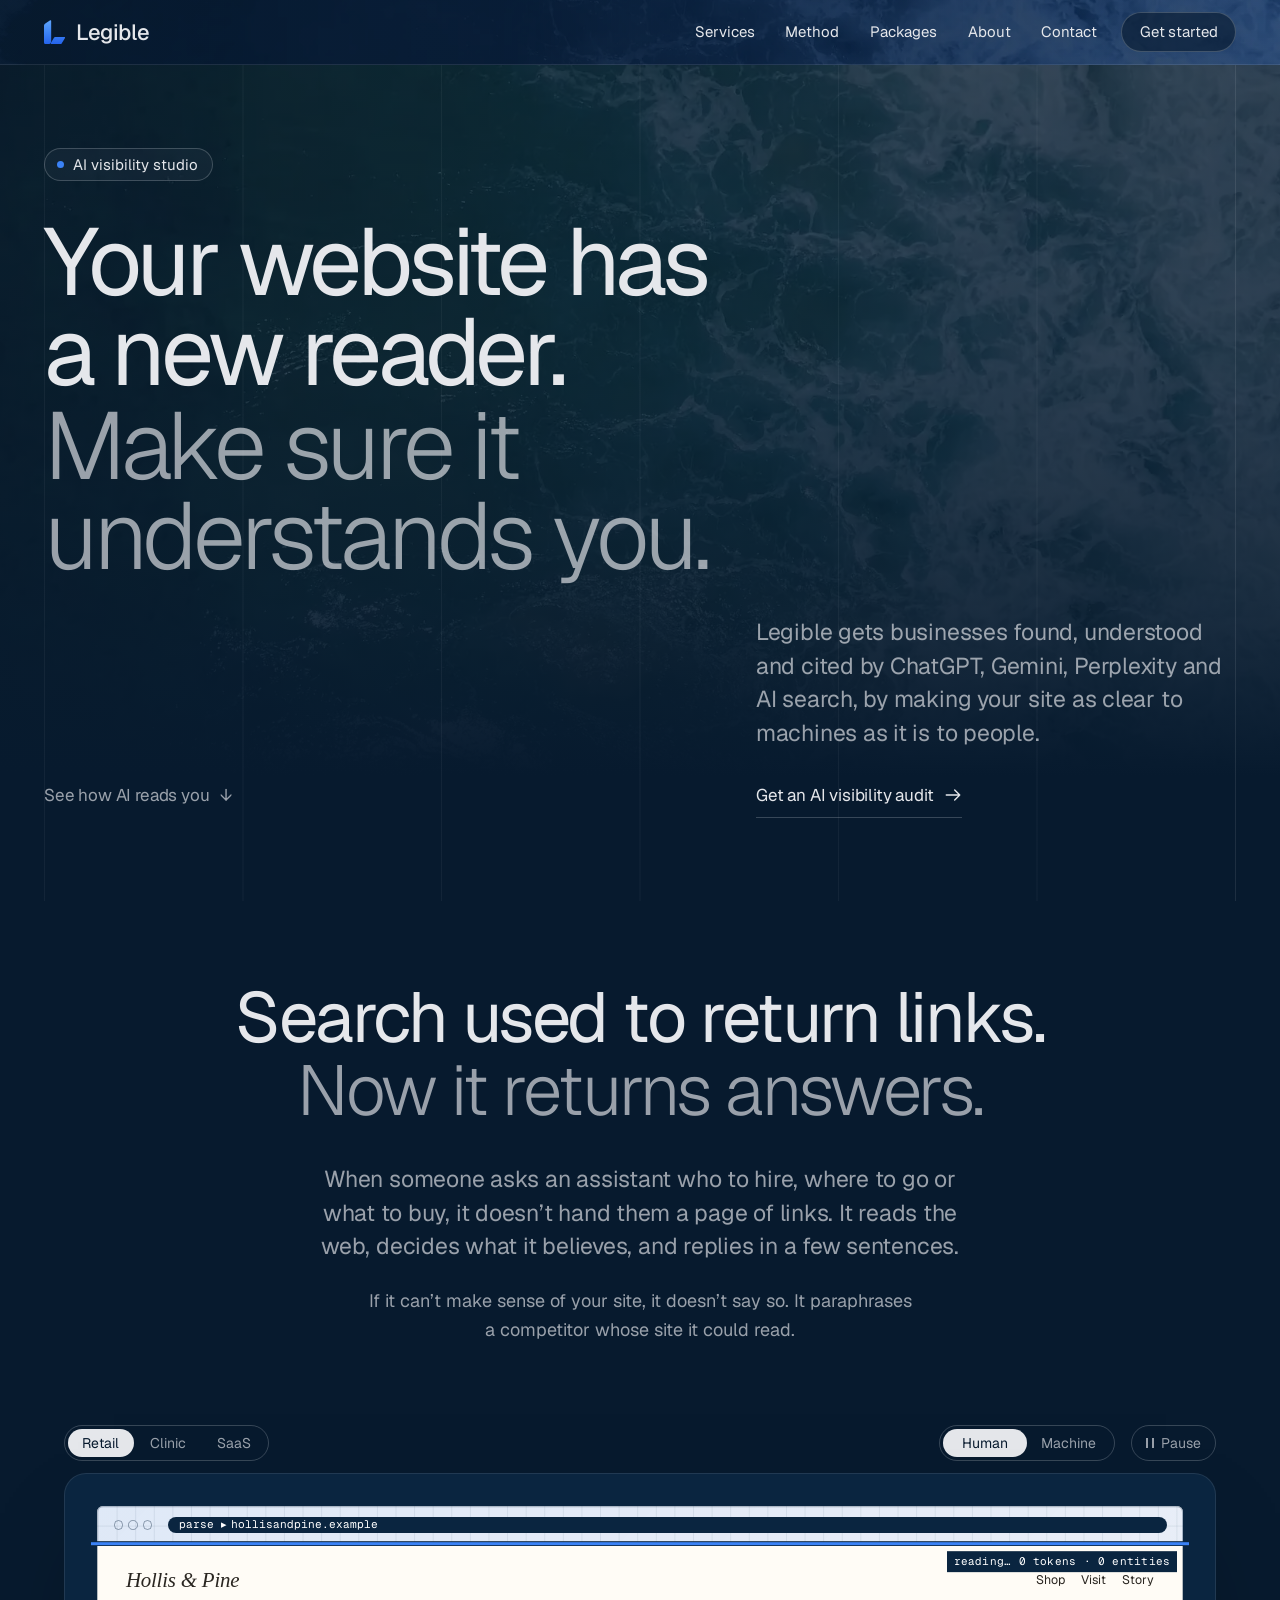
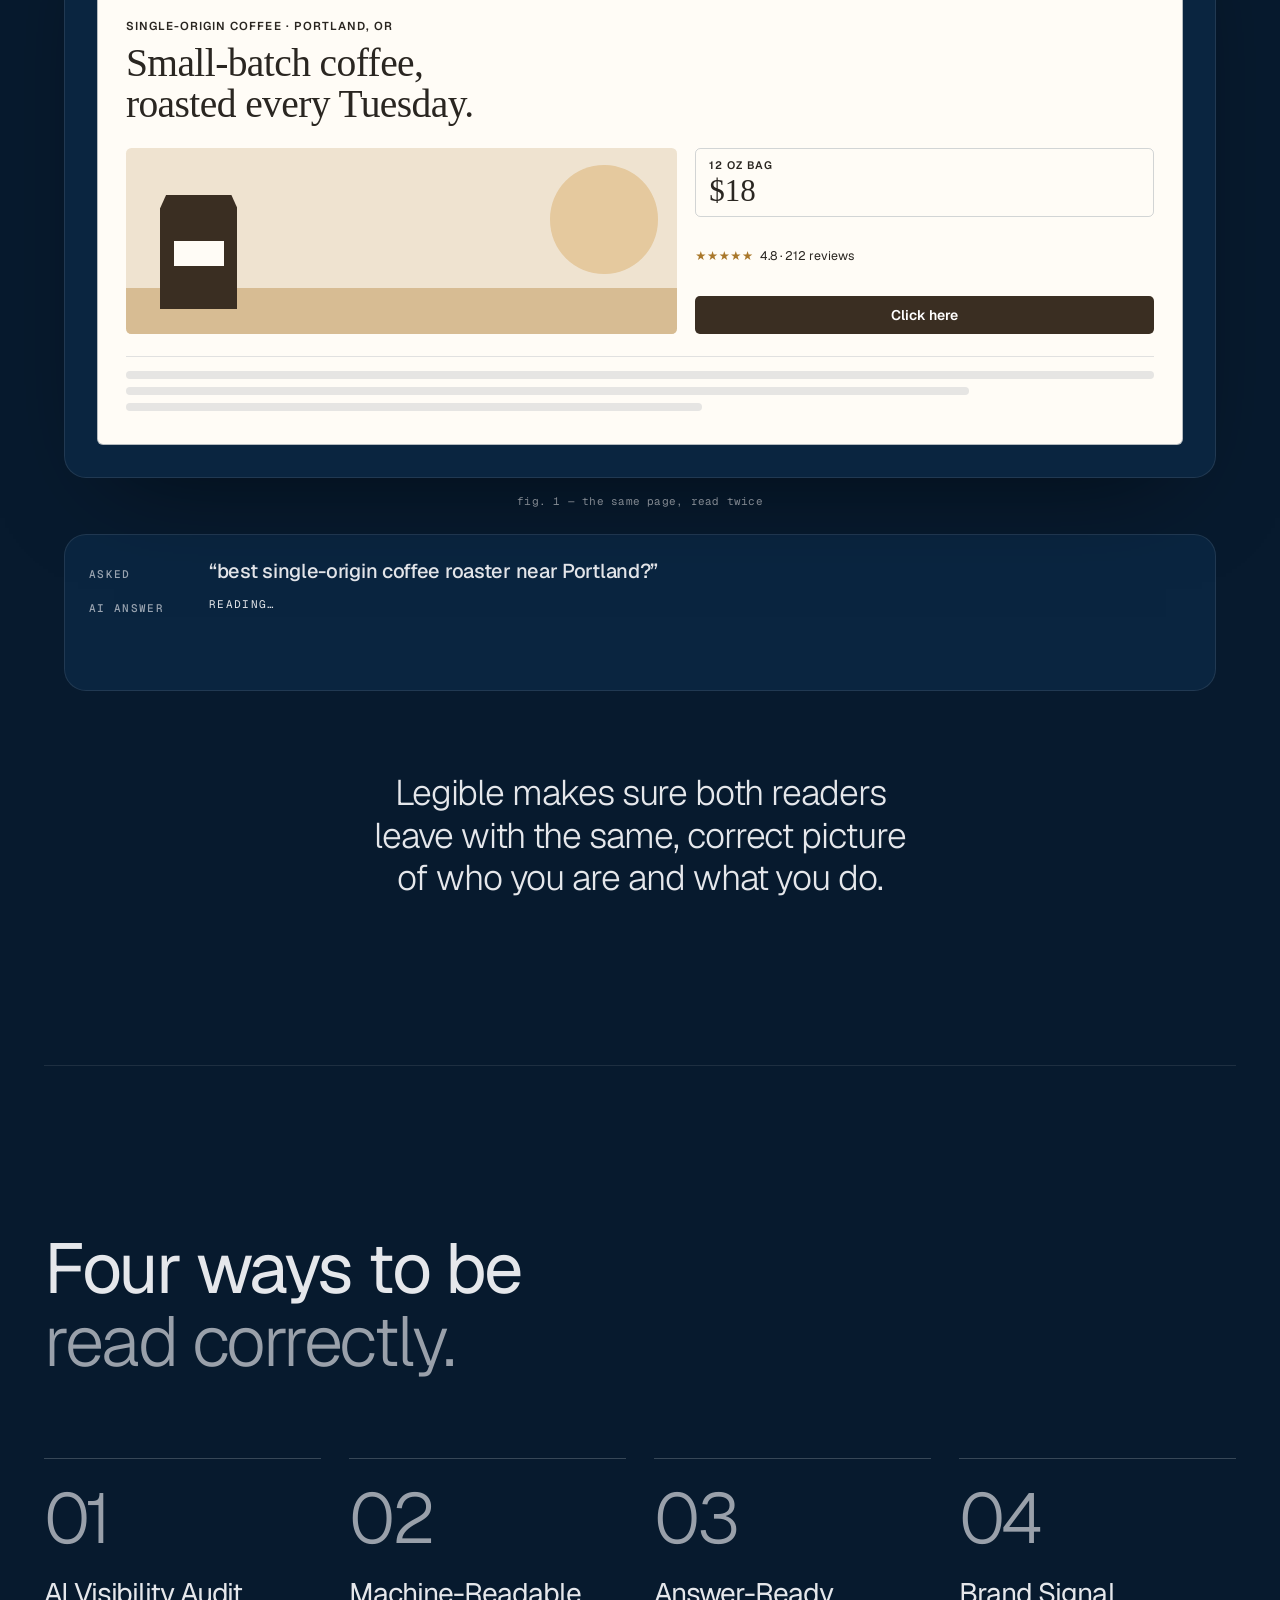
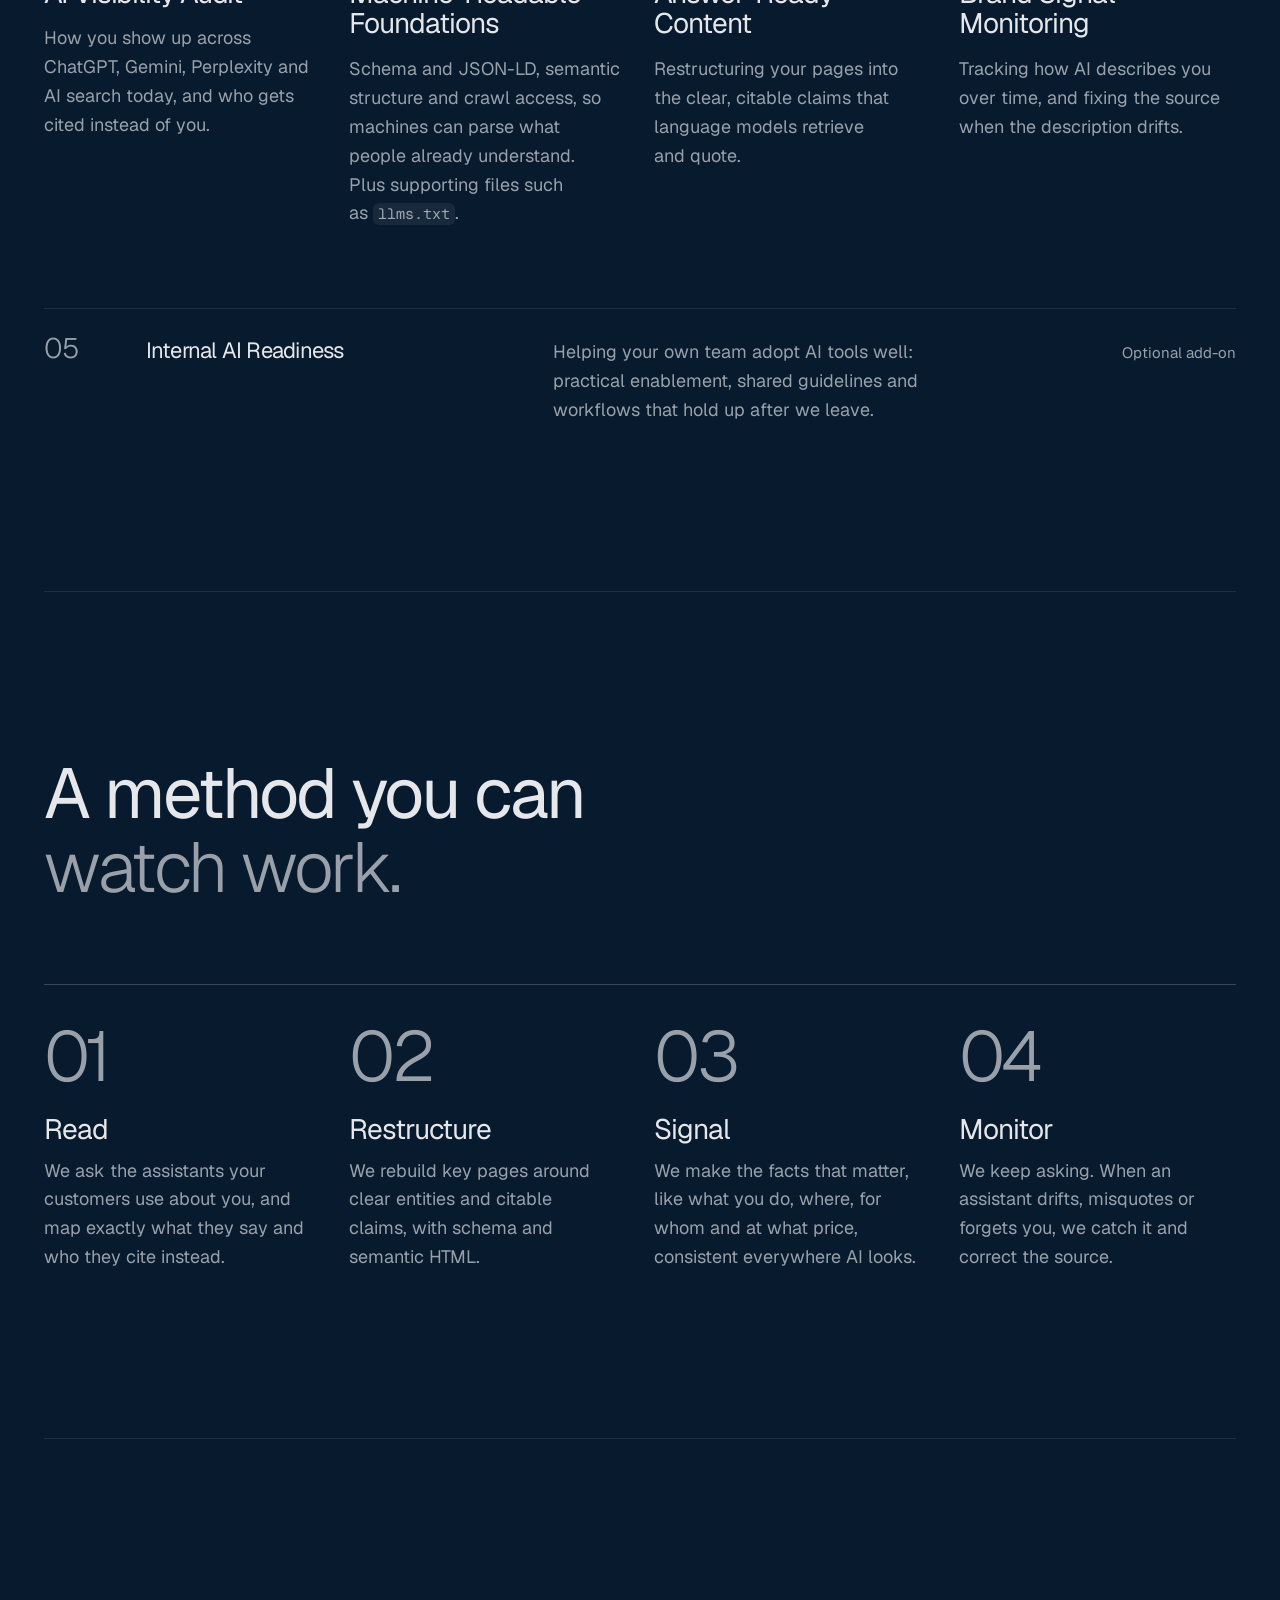
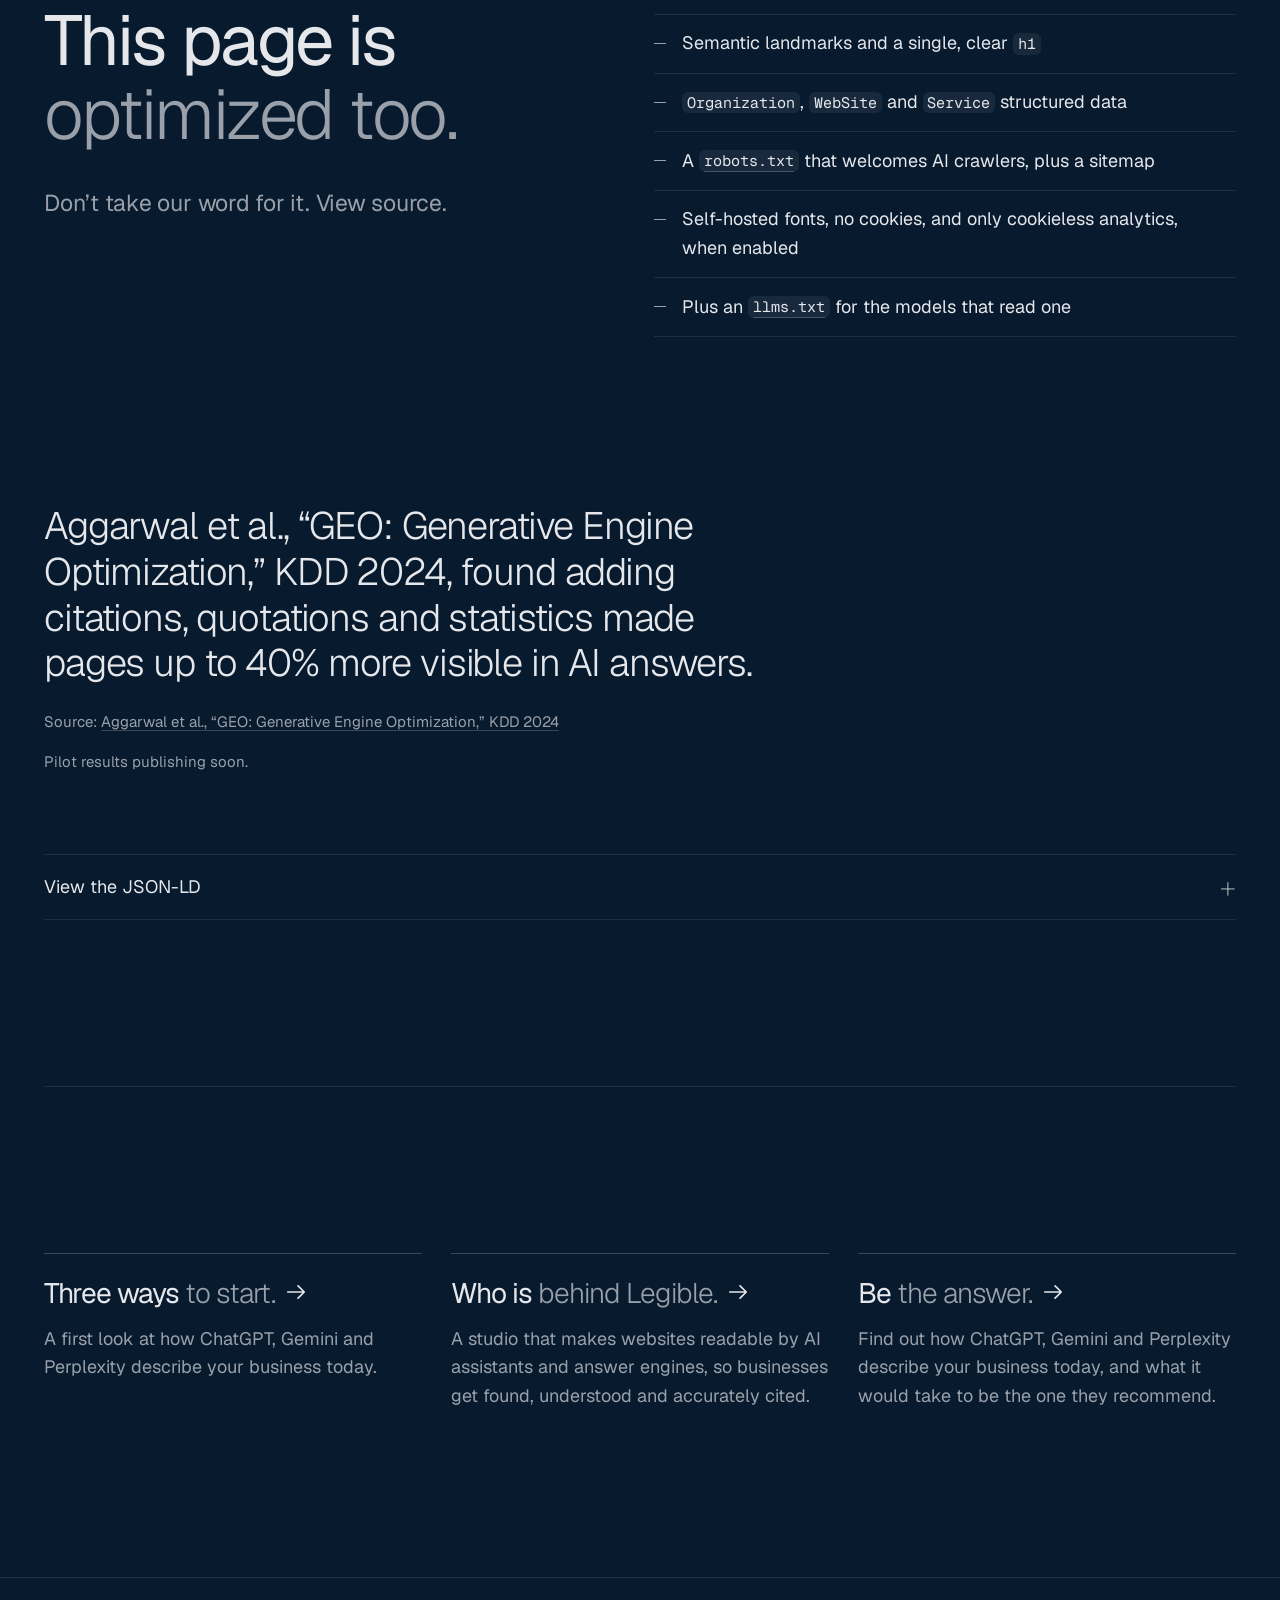
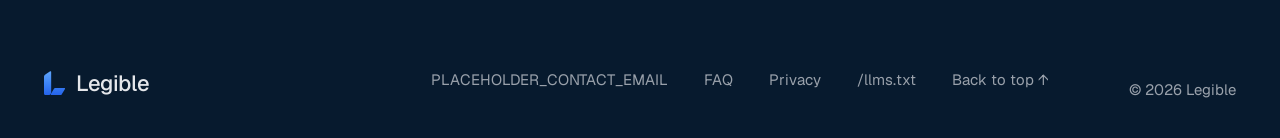
==== commit 0e207700: "adjusted look to be more ocean thememd" ====
--- a/index.html
+++ b/index.html
@@ -6,8 +6,10 @@
   <title>Legible — Get found, understood and cited by AI</title>
   <meta name="description" content="Legible is a studio that makes websites AI assistants read correctly, so ChatGPT, Gemini, Perplexity and AI search can find, understand and cite your business.">
   <link rel="canonical" href="https://example.com/">
-  <meta name="theme-color" content="#F3F6FE">
+  <meta name="theme-color" content="#071A2E">
+  <link rel="icon" href="favicon.ico" sizes="32x32">
   <link rel="icon" href="assets/favicon.svg" type="image/svg+xml">
+  <link rel="apple-touch-icon" href="assets/apple-touch-icon.png">
   <link rel="alternate" type="text/markdown" href="llms.txt" title="llms.txt">
   <!-- PLACEHOLDER_SITE_URL: every https://example.com (canonical, Open Graph, JSON-LD, sitemap, robots, llms.txt). JSON can't carry a comment, so it is named here. -->
   <!-- PLACEHOLDER_LOGO: the JSON-LD "logo" URL below (stand-in: assets/favicon.svg). -->
@@ -28,13 +30,12 @@
        a blocked module), drop back to the no-JS page once the page has loaded. -->
   <script>{ const de = document.documentElement; de.classList.add('js');
     addEventListener('load', () => de.classList.contains('js-ready') || de.classList.remove('js')); }</script>
-  <link rel="preload" href="fonts/InstrumentSerif-Regular.woff2" as="font" type="font/woff2" crossorigin>
-  <link rel="preload" href="fonts/InstrumentSerif-Italic.woff2" as="font" type="font/woff2" crossorigin>
+  <link rel="preload" href="fonts/Geist-Variable.woff2" as="font" type="font/woff2" crossorigin>
   <link rel="stylesheet" href="css/tokens.css">
   <link rel="stylesheet" href="css/main.css">
   <link rel="stylesheet" href="css/hero.css">
   <script type="module" src="js/main.js"></script>
-  <!-- JSON-LD: keep identical to the copy shown in section [06] -->
+  <!-- JSON-LD: keep identical to the copy shown in the Proof section ("View the JSON-LD") -->
   <script type="application/ld+json">
 {
   "@context": "https://schema.org",
@@ -115,47 +116,6 @@
   ]
 }
   </script>
-  <!-- FAQPage JSON-LD: keep each answer identical to the visible text in section [08] -->
-  <script type="application/ld+json">
-{
-  "@context": "https://schema.org",
-  "@type": "FAQPage",
-  "mainEntity": [
-    {
-      "@type": "Question",
-      "name": "Is this just SEO?",
-      "acceptedAnswer": {
-        "@type": "Answer",
-        "text": "They overlap: both need a site that machines can crawl and parse. The difference is the reader. Search used to return links. Now it returns answers, and an assistant that can’t make sense of your site paraphrases a competitor whose site it could read."
-      }
-    },
-    {
-      "@type": "Question",
-      "name": "Can you guarantee we’ll be cited?",
-      "acceptedAnswer": {
-        "@type": "Answer",
-        "text": "No. The assistants decide what they cite, and nobody outside them can promise a place in their answers. We improve the odds by making your site clear to them, and we measure what they say about you over time."
-      }
-    },
-    {
-      "@type": "Question",
-      "name": "How long until we see results?",
-      "acceptedAnswer": {
-        "@type": "Answer",
-        "text": "PLACEHOLDER_FAQ_TIME_TO_RESULTS"
-      }
-    },
-    {
-      "@type": "Question",
-      "name": "Do I need a new website?",
-      "acceptedAnswer": {
-        "@type": "Answer",
-        "text": "No. We work with the site you have, and rebuild key pages rather than the whole site."
-      }
-    }
-  ]
-}
-  </script>
 </head>
 <body>
   <a class="skip-link" href="#main">Skip to content</a>
@@ -163,18 +123,18 @@
   <!-- BEGIN shared:header -->
   <header class="site-header">
     <div class="wrap site-header__inner">
-      <a class="wordmark" href="./#top" aria-label="Legible, home">Legible<span class="wordmark__lens" aria-hidden="true"></span></a>
+      <a class="wordmark" href="./#top" aria-label="Legible, home"><svg class="wordmark__mark" viewBox="0 0 112 128" aria-hidden="true" focusable="false"><defs><linearGradient id="lg-mark-h" x1="0" y1="0" x2="0" y2="128" gradientUnits="userSpaceOnUse"><stop offset="0"/><stop offset=".55"/><stop offset="1"/></linearGradient></defs><path fill="url(#lg-mark-h)" d="M0 31C0 25.6 2.4 21.6 7 18.6L32.6 1.5C35 -.1 38 1.2 38 4.2V112C38 120.8 30.8 128 22 128H9C4 128 0 124 0 119Z"/><path fill="url(#lg-mark-h)" d="M39.6 128C36.5 128 34.6 124.9 36.2 122.3L52.8 94C54.2 91.5 55.8 90 58.7 90H108.6C111.1 90 112.5 92.7 111.1 94.7L93.4 124.6C92 127 90.6 128 87.6 128Z"/></svg><span class="wordmark__text">Legible</span></a>
       <nav class="site-nav" aria-label="Primary">
         <button class="site-nav__toggle" type="button" aria-expanded="false" aria-controls="site-nav-list">Menu</button>
         <ul class="site-nav__list" id="site-nav-list">
           <li><a href="./#services">Services</a></li>
-          <li><a href="./#packages">Packages</a></li>
           <li><a href="./#method">Method</a></li>
-          <li><a href="./#about">About</a></li>
-          <li><a href="./#faq">FAQ</a></li>
-          <li><a href="./#contact">Contact</a></li>
+          <li><a href="packages.html">Packages</a></li>
+          <li><a href="about.html">About</a></li>
+          <li><a href="contact.html">Contact</a></li>
         </ul>
       </nav>
+      <a class="button button--pill button--sm site-header__cta" href="contact.html" data-track="CTA Click" data-track-label="Header: Get started">Get started</a>
     </div>
   </header>
   <!-- END shared:header -->
@@ -182,17 +142,36 @@
   <main id="main" tabindex="-1">
 
     <!-- HERO -->
-    <section class="hero" id="top" aria-labelledby="hero-title">
-      <div class="wrap hero__grid">
-        <div class="hero__copy">
-          <p class="tag hero__tag" aria-hidden="true">[00 / AI VISIBILITY STUDIO]</p>
-          <h1 class="hero__title" id="hero-title">Your website has a new reader. <em>Make sure it understands&nbsp;you.</em></h1>
-          <p class="hero__sub">Legible gets businesses found, understood and cited by ChatGPT, Gemini, Perplexity and AI&nbsp;search, by making your site as clear to machines as it is to people.</p>
-          <div class="hero__actions">
-            <a class="button" href="#contact" data-track="CTA Click">Get an AI visibility audit</a>
-            <a class="link-arrow" href="#lens">See how AI reads you <span aria-hidden="true">↓</span></a>
-          </div>
-          <p class="hero__note mono" aria-hidden="true"><span>H1</span> 1 claim · 2 sentences · 0 jargon</p>
+    <section class="hero hero--media" id="top" aria-labelledby="hero-title">
+      <!-- decorative: a muted ocean loop behind the hero (js/hero-media.js loads it after
+           load; the poster alone without JS, with reduced motion or Save-Data, and in print) -->
+      <div class="hero__media" aria-hidden="true">
+        <img class="hero__poster" src="assets/hero/ocean-poster-960.webp" srcset="assets/hero/ocean-poster-960.webp 960w, assets/hero/ocean-poster-1920.webp 1920w" sizes="100vw" width="1920" height="1080" alt="" fetchpriority="high">
+        <video class="hero__video" muted playsinline loop preload="none" disablepictureinpicture disableremoteplayback data-src-sd="assets/hero/ocean-540.mp4" data-src-hd="assets/hero/ocean-720.mp4"></video>
+      </div>
+      <div class="wrap hero__inner">
+        <p class="badge hero__badge">AI visibility studio</p>
+        <h1 class="hero__title" id="hero-title">Your website has a new reader. <em>Make sure it understands&nbsp;you.</em></h1>
+        <div class="hero__foot">
+          <div class="hero__aside">
+            <p class="hero__sub">Legible gets businesses found, understood and cited by ChatGPT, Gemini, Perplexity and AI&nbsp;search, by making your site as clear to machines as it is to people.</p>
+            <a class="button" href="contact.html" data-track="CTA Click">Get an AI visibility audit</a>
+          </div>
+          <a class="link-arrow hero__cue" href="#lens">See how AI reads you <span aria-hidden="true">↓</span></a>
+        </div>
+        <button type="button" class="hero__media-toggle" hidden>Pause<span class="visually-hidden"> background video</span></button>
+      </div>
+    </section>
+
+    <!-- [01] THE SHIFT + the Lens -->
+    <section class="section shift" id="shift" aria-labelledby="shift-title">
+      <div class="wrap">
+        <div class="statement">
+          <h2 class="section__title" id="shift-title" data-reveal>Search used to return links. <em>Now it returns answers.</em></h2>
+          <div class="shift__body" data-reveal>
+            <p class="lede">When someone asks an assistant who to hire, where to go or what to buy, it doesn’t hand them a page of links. It reads the web, decides what it believes, and replies in a few sentences.</p>
+            <p>If it can’t make sense of your site, it doesn’t say so. It paraphrases a competitor whose site it could read.</p>
+          </div>
         </div>
 
         <figure class="lens" id="lens" tabindex="-1" data-mode="split" data-answer="resolved" aria-labelledby="lens-legend">
@@ -208,7 +187,7 @@
             </div>
             <button type="button" class="lens__pause">Pause<span class="visually-hidden"> demo</span></button>
           </div>
-
+  
           <div class="lens__stage" role="img" aria-labelledby="lens-desc">
             <div class="lens__frame" data-biz="coffee">
               <!-- Human layer: what a person sees -->
@@ -229,7 +208,7 @@
                   <div class="mock__foot"><i></i><i></i><i></i></div>
                 </div>
               </div>
-
+  
               <!-- Machine layer: the same page as an AI system parses it -->
               <div class="mock mock--machine" aria-hidden="true">
                 <div class="mock__chrome"><span class="mock__dots"><i></i><i></i><i></i></span><span class="mock__url">parse ▸ <span data-slot="url">hollisandpine.example</span></span></div>
@@ -253,21 +232,21 @@
                   </div>
                 </div>
               </div>
-
+  
               <div class="lens__split" aria-hidden="true"><span>Human</span><span>Machine</span></div>
               <div class="lens__ring" aria-hidden="true"></div>
               <div class="lens__clip" aria-hidden="true"><div class="lens__band"><span class="lens__grip">drag</span></div></div>
               <p class="lens__readout mono" aria-hidden="true" data-readout>reading…</p>
             </div>
           </div>
-
+  
           <!-- The demo's text alternative: aria-hidden so it is read once, as the image's name (aria-labelledby still reaches it). js/lens.js fills the slots. -->
           <p class="visually-hidden" id="lens-desc" aria-hidden="true">Demo: a mock website for <span data-slot="name">Hollis &amp; Pine</span>, <span data-slot="type">a fictional coffee roaster</span>. To a person it is an ordinary page with a headline, an image, a key fact, a star rating and a button. An AI system splits the headline into tokens, recognises <span data-slot="ents">the business name, the product, the $18 price and the rating</span> as entities, ignores the image because it has no alt text, and finds no meaning in a button labelled “<span data-slot="cta">Click here</span>”.</p>
           <!-- Not a <figcaption>: that must be the figure's first or last child, and this sits mid-figure. aria-labelledby names the figure. -->
           <p class="lens__caption">
             <span class="lens__legend mono" id="lens-legend">fig. 1 — the same page, read twice</span>
           </p>
-
+  
           <p class="visually-hidden" aria-live="polite" data-lens-live></p>
           <div class="answer">
             <p class="answer__q"><span class="answer__label mono">Asked</span><span data-slot="question">“best single-origin coffee roaster near Portland?”</span></p>
@@ -275,221 +254,98 @@
             <p class="answer__source mono"><span class="chip">source: <span data-slot="url">hollisandpine.example</span></span></p>
           </div>
         </figure>
-      </div>
-    </section>
-
-    <!-- [01] THE SHIFT -->
-    <section class="section shift" id="shift" aria-labelledby="shift-title">
-      <div class="wrap grid">
-        <div class="section__margin">
-          <p class="tag" aria-hidden="true">[01 / THE SHIFT]</p>
-        </div>
-        <div class="section__main">
-          <h2 class="section__title" id="shift-title" data-reveal>Search used to return links. <em>Now it returns answers.</em></h2>
-          <div class="shift__body" data-reveal>
-            <p class="lede">When someone asks an assistant who to hire, where to go or what to buy, it doesn’t hand them a page of links. It reads the web, decides what it believes, and replies in a few sentences.</p>
-            <p>If it can’t make sense of your site, it doesn’t say so. It paraphrases a competitor whose site it could read.</p>
-          </div>
-
-          <div class="readers" data-reveal>
-            <div class="readers__col">
-              <h3 class="readers__title"><span class="mono readers__kicker" aria-hidden="true">Reader 01</span>A person sees</h3>
-              <ul>
-                <li>A beautiful product photo</li>
-                <li>A friendly headline</li>
-                <li>A button that says “Learn more”</li>
-              </ul>
-            </div>
-            <div class="readers__col readers__col--machine">
-              <h3 class="readers__title"><span class="mono readers__kicker" aria-hidden="true">Reader 02</span>A model sees</h3>
-              <ul class="mono">
-                <li>img — no alt, ignored</li>
-                <li>h1 — no entity, no claim</li>
-                <li>a — “learn more” about what?</li>
-              </ul>
-            </div>
-          </div>
-          <p class="shift__close" data-reveal>Legible makes sure both readers leave with the same, correct picture of who you are and what you do.</p>
-        </div>
+
+        <p class="shift__close" data-reveal>Legible makes sure both readers leave with the same, correct picture of who you are and what you do.</p>
       </div>
     </section>
 
     <!-- [02] SERVICES -->
     <section class="section services" id="services" aria-labelledby="services-title">
-      <div class="wrap grid">
-        <div class="section__margin">
-          <p class="tag" aria-hidden="true">[02 / SERVICES]</p>
-        </div>
-        <div class="section__main">
+      <div class="wrap">
+        <div class="split">
           <h2 class="section__title" id="services-title" data-reveal>Four ways to be <em>read correctly.</em></h2>
-          <ol class="services__list">
-            <li class="service" data-reveal>
-              <span class="service__num mono" aria-hidden="true">S—01</span>
-              <h3 class="service__title"><a href="ai-visibility-audit.html">AI Visibility Audit</a></h3>
-              <p class="service__desc">How you show up across ChatGPT, Gemini, Perplexity and AI search today, and who gets cited instead of you.</p>
-              <span class="service__tag mono" aria-hidden="true"><span>Audit</span></span>
-            </li>
-            <li class="service" data-reveal>
-              <span class="service__num mono" aria-hidden="true">S—02</span>
-              <h3 class="service__title"><a href="machine-readable-foundations.html">Machine-Readable Foundations</a></h3>
-              <p class="service__desc">Schema and JSON-LD, semantic structure and crawl access, so machines can parse what people already understand. Plus supporting files such as <code>llms.txt</code>.</p>
-              <span class="service__tag mono" aria-hidden="true"><span>Schema</span></span>
-            </li>
-            <li class="service" data-reveal>
-              <span class="service__num mono" aria-hidden="true">S—03</span>
-              <h3 class="service__title"><a href="answer-ready-content.html">Answer-Ready Content</a></h3>
-              <p class="service__desc">Restructuring your pages into the clear, citable claims that language models retrieve and quote.</p>
-              <span class="service__tag mono" aria-hidden="true"><span>Content</span></span>
-            </li>
-            <li class="service" data-reveal>
-              <span class="service__num mono" aria-hidden="true">S—04</span>
-              <h3 class="service__title"><a href="brand-signal-monitoring.html">Brand Signal Monitoring</a></h3>
-              <p class="service__desc">Tracking how AI describes you over time, and fixing the source when the description drifts.</p>
-              <span class="service__tag mono" aria-hidden="true"><span>Monitoring</span></span>
-            </li>
-          </ol>
-          <details class="services__more" data-reveal>
-            <summary><span class="mono" aria-hidden="true">S—05</span> Also: Internal AI Readiness</summary>
-            <p>Helping your own team adopt AI tools well: practical enablement, shared guidelines and workflows that hold up after we leave. <a href="internal-ai-readiness.html">More about Internal AI Readiness</a></p>
-          </details>
-        </div>
-      </div>
-    </section>
-
-    <!-- [03] PACKAGES -->
-    <section class="section packages" id="packages" aria-labelledby="packages-title">
-      <div class="wrap grid">
-        <div class="section__margin">
-          <p class="tag" aria-hidden="true">[03 / PACKAGES]</p>
-        </div>
-        <div class="section__main">
-          <h2 class="section__title" id="packages-title" data-reveal>Three ways <em>to start.</em></h2>
-          <!-- Prices (PLACEHOLDER_PRICE_MONITORING includes the billing unit) and timelines are placeholders: set them before launch. -->
-          <ol class="packages__list">
-            <li class="package" data-reveal>
-              <h3 class="package__title">Free AI snapshot</h3>
-              <p class="package__scope">A first look at how ChatGPT, Gemini and Perplexity describe your business today.</p>
-              <dl class="package__terms">
-                <div><dt>Price</dt><dd>Free</dd></div>
-                <div><dt>Timeline</dt><dd>PLACEHOLDER_TIMELINE_SNAPSHOT</dd></div>
-              </dl>
-              <a class="button" href="#contact" data-track="CTA Click" data-track-label="Package: Free AI snapshot">Ask for a snapshot</a>
-            </li>
-            <li class="package" data-reveal>
-              <h3 class="package__title">AI visibility audit</h3>
-              <p class="package__scope">How you show up across ChatGPT, Gemini, Perplexity and AI search today, and who gets cited instead of you.</p>
-              <dl class="package__terms">
-                <div><dt>Price</dt><dd>from PLACEHOLDER_PRICE_AUDIT</dd></div>
-                <div><dt>Timeline</dt><dd>PLACEHOLDER_TIMELINE_AUDIT</dd></div>
-              </dl>
-              <a class="button" href="#contact" data-track="CTA Click" data-track-label="Package: AI visibility audit">Book an audit</a>
-            </li>
-            <li class="package" data-reveal>
-              <h3 class="package__title">Monitoring retainer</h3>
-              <p class="package__scope">Tracking how AI describes you over time, and fixing the source when the description drifts.</p>
-              <dl class="package__terms">
-                <div><dt>Price</dt><dd>from PLACEHOLDER_PRICE_MONITORING</dd></div>
-                <div><dt>Term</dt><dd>PLACEHOLDER_TIMELINE_MONITORING</dd></div>
-              </dl>
-              <a class="button" href="#contact" data-track="CTA Click" data-track-label="Package: Monitoring retainer">Ask about monitoring</a>
-            </li>
-          </ol>
-        </div>
-      </div>
-    </section>
-
-    <!-- [04] METHOD -->
+        </div>
+        <ol class="services__list cols cols--4 numbered">
+          <li class="service" data-reveal>
+            <h3 class="service__title"><a href="ai-visibility-audit.html">AI Visibility Audit</a></h3>
+            <p class="service__desc">How you show up across ChatGPT, Gemini, Perplexity and AI search today, and who gets cited instead of you.</p>
+          </li>
+          <li class="service" data-reveal>
+            <h3 class="service__title"><a href="machine-readable-foundations.html">Machine-Readable Foundations</a></h3>
+            <p class="service__desc">Schema and JSON-LD, semantic structure and crawl access, so machines can parse what people already understand. Plus supporting files such as <code>llms.txt</code>.</p>
+          </li>
+          <li class="service" data-reveal>
+            <h3 class="service__title"><a href="answer-ready-content.html">Answer-Ready Content</a></h3>
+            <p class="service__desc">Restructuring your pages into the clear, citable claims that language models retrieve and quote.</p>
+          </li>
+          <li class="service" data-reveal>
+            <h3 class="service__title"><a href="brand-signal-monitoring.html">Brand Signal Monitoring</a></h3>
+            <p class="service__desc">Tracking how AI describes you over time, and fixing the source when the description drifts.</p>
+          </li>
+        </ol>
+        <div class="services__extra" data-reveal>
+          <div class="service service--extra">
+            <h3 class="service__title"><a href="internal-ai-readiness.html">Internal AI Readiness</a></h3>
+            <p class="service__desc">Helping your own team adopt AI tools well: practical enablement, shared guidelines and workflows that hold up after we leave.</p>
+            <p class="service__note">Optional add-on</p>
+          </div>
+        </div>
+      </div>
+    </section>
+
+    <!-- [03] METHOD -->
     <section class="section method" id="method" aria-labelledby="method-title">
-      <div class="wrap grid">
-        <div class="section__margin">
-          <p class="tag" aria-hidden="true">[04 / METHOD]</p>
-        </div>
-        <div class="section__main">
+      <div class="wrap">
+        <div class="split">
           <h2 class="section__title" id="method-title" data-reveal>A method you can <em>watch work.</em></h2>
         </div>
-        <div class="method__track" data-reveal="line">
-          <div class="method__line" aria-hidden="true"><span class="method__progress"></span></div>
-          <ol class="method__steps">
-            <li class="step">
-              <span class="step__num mono" aria-hidden="true">01</span>
-              <h3 class="step__title">Read</h3>
-              <p>We ask the assistants your customers use about you, and map exactly what they say and who they cite instead.</p>
-            </li>
-            <li class="step">
-              <span class="step__num mono" aria-hidden="true">02</span>
-              <h3 class="step__title">Restructure</h3>
-              <p>We rebuild key pages around clear entities and citable claims, with schema and semantic HTML.</p>
-            </li>
-            <li class="step">
-              <span class="step__num mono" aria-hidden="true">03</span>
-              <h3 class="step__title">Signal</h3>
-              <p>We make the facts that matter, like what you do, where, for whom and at what price, consistent everywhere AI looks.</p>
-            </li>
-            <li class="step">
-              <span class="step__num mono" aria-hidden="true">04</span>
-              <h3 class="step__title">Monitor</h3>
-              <p>We keep asking. When an assistant drifts, misquotes or forgets you, we catch it and correct the source.</p>
-            </li>
-          </ol>
-        </div>
-      </div>
-    </section>
-
-    <!-- [05] HOW WE MEASURE -->
-    <section class="section measure" id="measure" aria-labelledby="measure-title">
-      <div class="wrap grid">
-        <div class="section__margin">
-          <p class="tag" aria-hidden="true">[05 / HOW WE MEASURE]</p>
-        </div>
-        <div class="section__main">
-          <h2 class="section__title" id="measure-title" data-reveal>How we <em>measure it.</em></h2>
-          <p class="lede" data-reveal>We ask a fixed set of questions, the same way each time, across ChatGPT, Perplexity, Gemini and Google AI Overviews. Then we track what comes back.</p>
-          <dl class="measures" data-reveal>
-            <div class="measures__item">
-              <dt>Mention rate</dt>
-              <dd>The share of answers that name you.</dd>
-            </div>
-            <div class="measures__item">
-              <dt>Citation rate</dt>
-              <dd>The share of answers that link to or cite your site.</dd>
-            </div>
-            <div class="measures__item">
-              <dt>AI referral traffic</dt>
-              <dd>Visits that come from AI assistants, from your own analytics.</dd>
-            </div>
-            <div class="measures__item">
-              <dt>Accuracy</dt>
-              <dd>Whether what they say about you is correct.</dd>
-            </div>
-          </dl>
-        </div>
-      </div>
-    </section>
-
-    <!-- [06] PROOF -->
+        <ol class="method__steps numbered" data-reveal>
+          <li class="step">
+            <h3 class="step__title">Read</h3>
+            <p>We ask the assistants your customers use about you, and map exactly what they say and who they cite instead.</p>
+          </li>
+          <li class="step">
+            <h3 class="step__title">Restructure</h3>
+            <p>We rebuild key pages around clear entities and citable claims, with schema and semantic HTML.</p>
+          </li>
+          <li class="step">
+            <h3 class="step__title">Signal</h3>
+            <p>We make the facts that matter, like what you do, where, for whom and at what price, consistent everywhere AI looks.</p>
+          </li>
+          <li class="step">
+            <h3 class="step__title">Monitor</h3>
+            <p>We keep asking. When an assistant drifts, misquotes or forgets you, we catch it and correct the source.</p>
+          </li>
+        </ol>
+      </div>
+    </section>
+
+    <!-- [04] PROOF -->
     <section class="section proof" id="proof" aria-labelledby="proof-title">
-      <div class="wrap grid">
-        <div class="section__margin">
-          <p class="tag" aria-hidden="true">[06 / PROOF]</p>
-        </div>
-        <div class="proof__human">
-          <h2 class="section__title" id="proof-title" data-reveal>This page is <em>optimized&nbsp;too.</em></h2>
-          <p class="lede" data-reveal>Don’t take our word for it. View source.</p>
-          <ul class="checklist" data-reveal>
-            <li>Semantic landmarks and a single, clear <code>h1</code></li>
-            <li><code>Organization</code>, <code>WebSite</code>, <code>Service</code> and <code>FAQPage</code> structured data</li>
-            <li>A <a href="robots.txt"><code>robots.txt</code></a> that welcomes AI crawlers, plus a sitemap</li>
-            <li>Self-hosted fonts, no cookies, and only cookieless analytics, when enabled</li>
-            <li>Plus an <a href="llms.txt"><code>llms.txt</code></a> for the models that read one</li>
-          </ul>
-          <figure class="research" data-reveal>
-            <p class="research__finding">Aggarwal et al., “GEO: Generative Engine Optimization,” KDD 2024, found adding citations, quotations and statistics made pages up to 40% more visible in AI answers.</p>
-            <figcaption class="research__source mono">Source: <cite><a href="https://arxiv.org/abs/2311.09735" rel="noopener">Aggarwal et al., “GEO: Generative Engine Optimization,” KDD 2024</a></cite></figcaption>
-          </figure>
-          <p class="research__pilot">Pilot results publishing soon.</p>
-        </div>
-        <div class="proof__machine" data-reveal>
-          <!-- Keep identical to the main @graph JSON-LD in <head> (not the FAQPage script). -->
+      <div class="wrap">
+        <div class="split">
+          <div>
+            <h2 class="section__title" id="proof-title" data-reveal>This page is <em>optimized&nbsp;too.</em></h2>
+            <p class="lede" data-reveal>Don’t take our word for it. View source.</p>
+          </div>
+          <div class="split__side" data-reveal>
+            <ul class="checklist">
+              <li>Semantic landmarks and a single, clear <code>h1</code></li>
+              <li><code>Organization</code>, <code>WebSite</code> and <code>Service</code> structured data</li>
+              <li>A <a href="robots.txt"><code>robots.txt</code></a> that welcomes AI crawlers, plus a sitemap</li>
+              <li>Self-hosted fonts, no cookies, and only cookieless analytics, when enabled</li>
+              <li>Plus an <a href="llms.txt"><code>llms.txt</code></a> for the models that read one</li>
+            </ul>
+          </div>
+        </div>
+        <figure class="research" data-reveal>
+          <p class="research__finding">Aggarwal et al., “GEO: Generative Engine Optimization,” KDD 2024, found adding citations, quotations and statistics made pages up to 40% more visible in AI answers.</p>
+          <figcaption class="research__source">Source: <cite><a href="https://arxiv.org/abs/2311.09735" rel="noopener">Aggarwal et al., “GEO: Generative Engine Optimization,” KDD 2024</a></cite></figcaption>
+        </figure>
+        <p class="research__pilot">Pilot results publishing soon.</p>
+        <details class="proof__source">
+          <summary>View the JSON-LD</summary>
+          <!-- Keep identical to the main @graph JSON-LD in <head>. -->
           <div class="panel">
             <div class="panel__block">
               <div class="panel__head">
@@ -578,103 +434,29 @@
 }</pre>
             </div>
           </div>
-        </div>
+        </details>
         <!-- PLACEHOLDER_CLIENT_PROOF: client logos / case-study tiles. Keep hidden until real, approved proof exists. -->
         <div class="proof__clients" hidden></div>
       </div>
     </section>
 
-    <!-- [07] ABOUT -->
-    <section class="section about" id="about" aria-labelledby="about-title">
-      <div class="wrap grid">
-        <div class="section__margin">
-          <p class="tag" aria-hidden="true">[07 / ABOUT]</p>
-        </div>
-        <div class="section__main">
-          <h2 class="section__title" id="about-title" data-reveal>Who is <em>behind Legible.</em></h2>
-          <div class="about__person" data-reveal>
-            <!-- PLACEHOLDER_FOUNDER_PHOTO: replace assets/founder-placeholder.svg with a real portrait. -->
-            <img class="about__photo" src="assets/founder-placeholder.svg" alt="Portrait of PLACEHOLDER_FOUNDER_NAME" width="320" height="400" loading="lazy">
-            <div class="about__text">
-              <h3 class="about__name">PLACEHOLDER_FOUNDER_NAME</h3>
-              <p class="about__role mono">PLACEHOLDER_FOUNDER_ROLE</p>
-              <p class="about__bio">PLACEHOLDER_FOUNDER_BIO</p>
-              <a class="link-arrow" href="https://www.linkedin.com/in/PLACEHOLDER_FOUNDER_LINKEDIN" rel="noopener">LinkedIn <span aria-hidden="true">↗</span></a>
-            </div>
-          </div>
-        </div>
-      </div>
-    </section>
-
-    <!-- [08] FAQ: keep the answers identical to the FAQPage JSON-LD in <head>. -->
-    <section class="section faq" id="faq" aria-labelledby="faq-title">
-      <div class="wrap grid">
-        <div class="section__margin">
-          <p class="tag" aria-hidden="true">[08 / FAQ]</p>
-        </div>
-        <div class="section__main">
-          <h2 class="section__title" id="faq-title" data-reveal>Questions, <em>answered.</em></h2>
-          <div class="faq__list" data-reveal>
-            <details class="faq__item">
-              <summary>Is this just SEO?</summary>
-              <p>They overlap: both need a site that machines can crawl and parse. The difference is the reader. Search used to return links. Now it returns answers, and an assistant that can’t make sense of your site paraphrases a competitor whose site it could read.</p>
-            </details>
-            <details class="faq__item">
-              <summary>Can you guarantee we’ll be cited?</summary>
-              <p>No. The assistants decide what they cite, and nobody outside them can promise a place in their answers. We improve the odds by making your site clear to them, and we measure what they say about you over time.</p>
-            </details>
-            <details class="faq__item">
-              <summary>How long until we see results?</summary>
-              <p>PLACEHOLDER_FAQ_TIME_TO_RESULTS</p>
-            </details>
-            <details class="faq__item">
-              <summary>Do I need a new website?</summary>
-              <p>No. We work with the site you have, and rebuild key pages rather than the whole site.</p>
-            </details>
-          </div>
-        </div>
-      </div>
-    </section>
-
-    <!-- [09] CONTACT -->
-    <section class="section cta" id="contact" aria-labelledby="contact-title">
-      <div class="wrap grid">
-        <div class="section__margin">
-          <p class="tag tag--inverse" aria-hidden="true">[09 / CONTACT]</p>
-        </div>
-        <div class="section__main">
-          <h2 class="cta__title" id="contact-title" data-reveal>Be <em>the answer.</em></h2>
-          <p class="cta__body" data-reveal>Find out how ChatGPT, Gemini and Perplexity describe your business today, and what it would take to be the one they recommend.</p>
-          <div class="cta__actions" data-reveal>
-            <!-- PLACEHOLDER_FORM_ENDPOINT: the form's action URL (from your form provider). -->
-            <!-- PLACEHOLDER_FORM_ENDPOINT: pre-launch notice, shown with or without JS. Delete this paragraph once the form's action is set. -->
-            <p class="contact-form__notice" data-form-notice>The form isn’t connected yet; please email <a href="mailto:PLACEHOLDER_CONTACT_EMAIL?subject=AI%20visibility%20audit" data-track="Email Fallback Click">PLACEHOLDER_CONTACT_EMAIL</a>.</p>
-            <form class="contact-form" action="PLACEHOLDER_FORM_ENDPOINT" method="POST">
-              <div class="contact-form__field">
-                <label for="cf-website">Your website</label>
-                <input id="cf-website" name="website" type="url" autocomplete="url">
-              </div>
-              <div class="contact-form__field">
-                <label for="cf-email">Your email (required)</label>
-                <input id="cf-email" name="email" type="email" autocomplete="email" required>
-              </div>
-              <div class="contact-form__field contact-form__field--wide">
-                <label for="cf-message">What would you like to know?</label>
-                <textarea id="cf-message" name="message" rows="4"></textarea>
-              </div>
-              <div class="contact-form__hp" aria-hidden="true">
-                <label for="cf-gotcha">Leave this field empty</label>
-                <input id="cf-gotcha" name="_gotcha" type="text" tabindex="-1" autocomplete="off">
-              </div>
-              <div class="contact-form__actions">
-                <button class="button button--inverse" type="submit">Send</button>
-                <p class="contact-form__status" aria-live="polite" data-form-status></p>
-              </div>
-            </form>
-            <p class="contact-form__fallback">Prefer email? <a href="mailto:PLACEHOLDER_CONTACT_EMAIL?subject=AI%20visibility%20audit" data-track="Email Fallback Click">PLACEHOLDER_CONTACT_EMAIL</a></p>
-            <p class="cta__meta mono">PLACEHOLDER_RESPONSE_TIME</p>
-          </div>
-        </div>
+    <!-- [05] NEXT: the other pages -->
+    <section class="section next">
+      <div class="wrap">
+        <ul class="cols cols--3">
+          <li data-reveal>
+            <h2 class="next__title"><a href="packages.html">Three ways <em>to start.</em></a></h2>
+            <p>A first look at how ChatGPT, Gemini and Perplexity describe your business today.</p>
+          </li>
+          <li data-reveal>
+            <h2 class="next__title"><a href="about.html">Who is <em>behind Legible.</em></a></h2>
+            <p>A studio that makes websites readable by AI assistants and answer engines, so businesses get found, understood and accurately cited.</p>
+          </li>
+          <li data-reveal>
+            <h2 class="next__title"><a href="contact.html">Be <em>the answer.</em></a></h2>
+            <p>Find out how ChatGPT, Gemini and Perplexity describe your business today, and what it would take to be the one they recommend.</p>
+          </li>
+        </ul>
       </div>
     </section>
   </main>
@@ -683,11 +465,11 @@
   <footer class="site-footer">
     <div class="wrap site-footer__inner">
       <div class="site-footer__brand">
-        <a class="wordmark" href="./#top" aria-label="Legible, home">Legible<span class="wordmark__lens" aria-hidden="true"></span></a>
-        <p class="mono site-footer__sign">// readable by humans and machines</p>
+        <a class="wordmark" href="./#top" aria-label="Legible, home"><svg class="wordmark__mark" viewBox="0 0 112 128" aria-hidden="true" focusable="false"><defs><linearGradient id="lg-mark-f" x1="0" y1="0" x2="0" y2="128" gradientUnits="userSpaceOnUse"><stop offset="0"/><stop offset=".55"/><stop offset="1"/></linearGradient></defs><path fill="url(#lg-mark-f)" d="M0 31C0 25.6 2.4 21.6 7 18.6L32.6 1.5C35 -.1 38 1.2 38 4.2V112C38 120.8 30.8 128 22 128H9C4 128 0 124 0 119Z"/><path fill="url(#lg-mark-f)" d="M39.6 128C36.5 128 34.6 124.9 36.2 122.3L52.8 94C54.2 91.5 55.8 90 58.7 90H108.6C111.1 90 112.5 92.7 111.1 94.7L93.4 124.6C92 127 90.6 128 87.6 128Z"/></svg><span class="wordmark__text">Legible</span></a>
       </div>
       <ul class="site-footer__links">
         <li><a href="mailto:PLACEHOLDER_CONTACT_EMAIL">PLACEHOLDER_CONTACT_EMAIL</a></li>
+        <li><a href="packages.html#faq">FAQ</a></li>
         <li><a href="privacy.html">Privacy</a></li>
         <li><a href="llms.txt">/llms.txt</a></li>
         <li><a href="#main">Back to top <span aria-hidden="true">↑</span></a></li>
--- a/css/tokens.css
+++ b/css/tokens.css
@@ -2,90 +2,121 @@
    Legible — design tokens
    Palette, type, spacing, motion. The brand colours are defined only here;
    other files use them as tokens or as rgba() alphas of the same values.
-   Exceptions: white (the machine-layer ground below, print) and the
-   fictional client sites inside the hero mock, whose themes, shapes, star
-   and button colours live in hero.css.
-   Contrast (WCAG 2.x, verified):
-     ink on paper 11.6 · ink-soft on paper 5.4 · signal-ink on paper 5.7
-     ink on lavender 7.8 · ink on lilac 8.9 · signal on ink 6.3 · paper on ink 11.6
-   Rules: lavender / lilac / signal are FILLS ONLY on paper — never text or
-   meaningful lines. ink-soft is paper-only (fails AA on lavender and lilac).
+   Exceptions: the fictional client sites inside the Lens mock, whose themes,
+   shapes, star and button colours live in hero.css (the saas chart's
+   remainder is --mock-chart-rest below, kept here as a named token).
+   Brand: Midnight #0A2540 · Blue #3B82F6 · Mist #E5E7EB · Charcoal #1F2937.
+   Derived page surface: night #071A2E (Midnight darkened toward near-black);
+   Midnight is the raised surface (inputs, panels, the Lens stage).
+   Accessible tints of Blue (derived, for text):
+     blue-600 #2563EB · blue-700 #1D4ED8 · blue-400 #60A5FA · slate #4B5563.
+   One dark theme on every page. Contrast (WCAG 2.x, measured):
+     mist on night 14.2 · mist on midnight 12.5
+     fg-soft (mist at .66) on night 6.7 · on midnight 6.2
+       · on the bloom's brightest point (blue at .22 over night, #12315A) 5.5
+     blue-400 on night 6.9 · on midnight 6.1 · on bloom peak 5.1
+     night on mist (pressed controls) 14.2 · white on midnight 15.5
+     field borders: mist at .45 over the night field, 3.8 against the field
+       and 3.4 against the Midnight form panel (non-text, WCAG 1.4.11 ≥ 3)
+     raw blue: on night 4.8 · on midnight 4.2 · on bloom peak 3.5
+     hero over video (home; scrim of night/midnight alphas in main.css): worst
+       case at the brightest pixel under each text box, over both renditions,
+       every 0.25 s plus every 0.1 s over the last 1.6 s and the frame before the
+       loop point, at 375, 768 and 1440 (tools/browser/hero-contrast.mjs):
+       (Pexels 6981292, mirrored and filtered as in main.css):
+       h1 mist 6.8 · h1 em fg-soft 4.3 (large text, ≥ 3) · sub fg-soft 4.9
+       · CTA mist 10.8 · cue fg-soft 6.1 · badge mist 6.7
+       · Pause/Play fg-soft on its night .6 backing 5.8
+     over the ocean band (site header and inner-page heroes), worst pixel under
+       each text box on 8 pages at 375, 768 and 1440: wordmark 13.6 · nav links
+       7.6 · "Get started" and Menu on their night .6 backing 6.1
+       · page-hero title 8.9 · title em 4.9 (large) · lede 5.4
+     print / light contexts: charcoal on white 14.7 · slate on white 7.6
+       · blue-700 on white 6.7 · midnight on white 15.5
+   Rules: raw Blue (#3B82F6) is for fills, graphics, the logo, the bloom and
+   small dots only — never text. Blue text, where any remains, is blue-400 on
+   night or Midnight. Hairlines (--line, --line-strong, --grid-line) are
+   decorative separators, not control boundaries.
    ========================================================================== */
 
 @font-face {
-  font-family: "Instrument Serif";
-  src: url("../fonts/InstrumentSerif-Regular.woff2") format("woff2");
-  font-weight: 400;
+  font-family: "Geist";
+  src: url("../fonts/Geist-Variable.woff2") format("woff2-variations"),
+       url("../fonts/Geist-Variable.woff2") format("woff2");
+  font-weight: 100 900;
   font-style: normal;
   font-display: swap;
 }
 @font-face {
-  font-family: "Instrument Serif";
-  src: url("../fonts/InstrumentSerif-Italic.woff2") format("woff2");
-  font-weight: 400;
-  font-style: italic;
-  font-display: swap;
-}
-@font-face {
-  font-family: "Instrument Sans";
-  src: url("../fonts/InstrumentSans-Variable.woff2") format("woff2-variations"),
-       url("../fonts/InstrumentSans-Variable.woff2") format("woff2");
-  font-weight: 400 700;
-  font-style: normal;
-  font-display: swap;
-}
-@font-face {
-  font-family: "JetBrains Mono";
-  src: url("../fonts/JetBrainsMono-Regular.woff2") format("woff2");
-  font-weight: 400;
-  font-style: normal;
-  font-display: swap;
-}
-@font-face {
-  font-family: "JetBrains Mono";
-  src: url("../fonts/JetBrainsMono-Medium.woff2") format("woff2");
-  font-weight: 500;
+  font-family: "Geist Mono";
+  src: url("../fonts/GeistMono-Variable.woff2") format("woff2-variations"),
+       url("../fonts/GeistMono-Variable.woff2") format("woff2");
+  font-weight: 100 900;
   font-style: normal;
   font-display: swap;
 }
 
 :root {
   /* --- palette (brand) --- */
-  --paper: #F3F6FE;
-  --ink: #233546;
-  --ink-soft: #56677A;
-  --lavender: #CDC6FD;
-  --lilac: #E3D1FE;
-  --signal: #D9B07B;
-  --signal-ink: #7F5A1C;
-  --rule: rgba(35, 53, 70, .14);
-  --rule-strong: rgba(35, 53, 70, .32);
-  --paper-rule: rgba(243, 246, 254, .18);
-  --wash: linear-gradient(135deg, rgba(205, 198, 253, .55), rgba(227, 209, 254, .35));
-  /* machine-layer ground: lavender → lilac at 50% on white (≈ #E7E3FE → #F1E8FE) */
-  --wash-machine: linear-gradient(135deg, rgba(205, 198, 253, .5), rgba(227, 209, 254, .5)) #FFF;
+  --midnight: #0A2540;
+  --blue: #3B82F6;
+  --mist: #E5E7EB;
+  --charcoal: #1F2937;
+  --white: #FFFFFF;
+
+  /* --- derived surface (see the header) --- */
+  --night: #071A2E;
+
+  /* --- accessible tints (derived; see the header) --- */
+  --blue-400: #60A5FA;
+  --blue-600: #2563EB;
+  --blue-700: #1D4ED8;
+  --slate: #4B5563;
+
+  /* --- fictional mock (not Legible's brand): the saas client's chart remainder --- */
+  --mock-chart-rest: #CDC6FD;
+
+  /* --- semantic tokens: one dark theme everywhere (print re-declares them light) --- */
+  --bg: var(--night);
+  --surface: var(--midnight);
+  --fg: var(--mist);
+  --fg-soft: rgba(229, 231, 235, .66);  /* 6.7:1 on night, 5.5:1 on the bloom peak */
+  --line: rgba(229, 231, 235, .10);
+  --line-strong: rgba(229, 231, 235, .22);
+  --grid-line: rgba(229, 231, 235, .05);
+  --field-line: rgba(229, 231, 235, .45); /* ≥ 3:1 against the field and the panel (measured 3.8 / 3.4) */
+  --accent-text: var(--blue-400);
+  --focus: var(--blue-400);
+
+  /* --- gradients --- */
+  --bloom: radial-gradient(closest-side, rgba(59, 130, 246, .22), rgba(59, 130, 246, .08) 55%, rgba(59, 130, 246, 0));
 
   /* --- type families --- */
-  --font-serif: "Instrument Serif", "Iowan Old Style", "Palatino Linotype", Palatino, Georgia, serif;
-  --font-sans: "Instrument Sans", ui-sans-serif, system-ui, -apple-system, "Segoe UI", Roboto, sans-serif;
-  --font-mono: "JetBrains Mono", ui-monospace, "SF Mono", Menlo, Consolas, monospace;
+  --font-serif: "Iowan Old Style", "Palatino Linotype", Palatino, Georgia, serif; /* system only: the fictional coffee mock */
+  --font-sans: "Geist", ui-sans-serif, system-ui, -apple-system, "Segoe UI", Roboto, sans-serif;
+  --font-mono: "Geist Mono", ui-monospace, "SF Mono", Menlo, Consolas, monospace;
 
   /* --- fluid type scale --- */
-  --fs-display: clamp(2.75rem, 8vw, 7.5rem);
-  --fs-h2: clamp(2.25rem, 5.2vw, 4.75rem);
-  --fs-h3: clamp(1.75rem, 3.4vw, 2.75rem);
+  --fs-hero: clamp(2.5rem, 7.4vw, 7.5rem);    /* 40px at 375 so "understands&nbsp;you." fits; 107px at 1440 */
+  --fs-display: clamp(3rem, 7vw, 6.5rem);
+  --fs-h2: clamp(2.5rem, 5.5vw, 4.75rem);
+  --fs-h3: clamp(1.5rem, 2.2vw, 2rem);
+  --fs-num: clamp(3rem, 2rem + 3vw, 4.5rem);   /* big light numerals "01" */
   --fs-lede: clamp(1.1875rem, 1.05rem + .55vw, 1.4375rem);
-  --fs-body: clamp(1.0625rem, 1rem + .2vw, 1.1875rem);  /* 17 → 19px */
+  --fs-body: 1.125rem;                          /* 18px */
   --fs-small: .9375rem;
-  --fs-mono: .75rem;                                    /* 12px */
-  --fs-mono-s: .6875rem;                                /* 11px */
-  --fs-mono-l: .8125rem;                                /* 13px */
+  --fs-mono: .75rem;                            /* 12px */
+  --fs-mono-s: .6875rem;                        /* 11px */
+  --fs-mono-l: .8125rem;                        /* 13px */
 
   --lh-display: .95;
-  --lh-heading: 1.02;
-  --lh-body: 1.55;
-  --track-display: -.02em;
-  --track-mono: .06em;
+  --lh-heading: 1.04;
+  --lh-body: 1.6;
+  --track-display: -.045em;
+  --track-heading: -.035em;
+  --track-mono: .12em;
+  --fw-heading: 400;
+  --fw-light: 300;
   --measure: 64ch;
 
   /* --- spacing --- */
@@ -96,7 +127,7 @@
   --space-m: 1.5rem;
   --space-l: 2.25rem;
   --space-xl: clamp(3rem, 2rem + 4vw, 5rem);
-  --space-2xl: clamp(4.5rem, 3rem + 7vw, 9rem);
+  --space-2xl: clamp(6rem, 4rem + 8vw, 12rem);
   --gutter: clamp(1.25rem, .75rem + 2.5vw, 3rem);
   --max: 90rem;
   --col-gap: clamp(1rem, .5rem + 1.6vw, 2rem);
@@ -109,6 +140,9 @@
   --dur-slow: 700ms;
   --dur-scan: 6s;
 
-  --radius: 2px;
+  --radius-s: 6px;
+  --radius: 14px;
+  --radius-l: 22px;        /* the one large panel radius */
+  --radius-pill: 999px;
   --nav-h: 4rem;
 }
--- a/css/main.css
+++ b/css/main.css
@@ -1,5 +1,7 @@
 /* ==========================================================================
    Legible — base, layout, sections
+   One dark theme on every page: a night ground, Mist type, faint vertical
+   grid lines, one soft Blue bloom per page hero, hairline dividers.
    ========================================================================== */
 
 /* ---------- reset ---------- */
@@ -8,6 +10,7 @@
   -webkit-text-size-adjust: 100%;
   text-size-adjust: 100%;
   scroll-padding-top: calc(var(--nav-h) + 1rem);
+  background: var(--bg);
 }
 body, h1, h2, h3, p, ul, ol, figure, dl, dd, pre { margin: 0; }
 ul, ol { padding: 0; list-style: none; }
@@ -15,10 +18,11 @@
 button { font: inherit; color: inherit; }
 a { color: inherit; }
 
+/* the page colour is on html (the canvas), not body: a body background would
+   paint over the z-index:-1 grid lines below */
 body {
   min-height: 100vh;
-  background: var(--paper);
-  color: var(--ink);
+  color: var(--fg);
   font-family: var(--font-sans);
   font-size: var(--fs-body);
   line-height: var(--lh-body);
@@ -27,33 +31,54 @@
   -moz-osx-font-smoothing: grayscale;
 }
 
+/* faint vertical grid lines behind the content, aligned to .wrap's width and
+   gutters: none on phones, 4 columns from 45em, 6 from 67.5em. Decorative. */
+body::before {
+  content: "";
+  position: fixed;
+  top: 0; bottom: 0; left: 50%;
+  z-index: -1;
+  width: min(100% - 2 * var(--gutter), var(--max) - 2 * var(--gutter));
+  transform: translateX(-50%);
+  border-right: 1px solid var(--grid-line);
+  background: linear-gradient(90deg, var(--grid-line) 1px, transparent 1px) 0 0 / 25% 100% repeat-x;
+  pointer-events: none;
+  display: none;
+}
+@media (min-width: 45em) { body::before { display: block; } }
+@media (min-width: 67.5em) { body::before { background-size: calc(100% / 6) 100%; } }
+
 h1, h2, h3 {
-  font-family: var(--font-serif);
-  font-weight: 400;
+  font-family: var(--font-sans);
+  font-weight: var(--fw-heading);
   line-height: var(--lh-heading);
-  letter-spacing: var(--track-display);
+  letter-spacing: var(--track-heading);
   text-wrap: balance;
 }
 em { font-style: italic; }
+/* Geist has no italic: the second clause of a heading is set upright, lighter
+   and softer, on its own line (no synthetic italic, no serif, no blue) */
+:is(h1, h2, h3) em { font-style: normal; font-weight: var(--fw-light); color: var(--fg-soft); }
+:is(h1, h2) em { display: block; }
 p, li { text-wrap: pretty; }
 
 code {
   font-family: var(--font-mono);
   font-size: .84em;
   padding: .08em .32em;
-  border-radius: var(--radius);
-  background: rgba(205, 198, 253, .55);
+  border-radius: var(--radius-s);
+  background: rgba(229, 231, 235, .08);
   letter-spacing: 0;
 }
 
-::selection { background: var(--lavender); color: var(--ink); }
-
-/* ---------- focus: ink, never gold ---------- */
+::selection { background: var(--blue-600); color: var(--white); }
+
+/* ---------- focus ---------- */
 :focus { outline: none; }
 :focus-visible {
-  outline: 2px solid var(--ink);
+  outline: 2px solid var(--focus);
   outline-offset: 3px;
-  border-radius: var(--radius);
+  border-radius: var(--radius-s);
 }
 main:focus-visible, .lens:focus-visible { outline-offset: 6px; }
 
@@ -67,6 +92,7 @@
   white-space: nowrap;
   border: 0;
 }
+/* mono: code panels and the Lens's machine-reader moments only */
 .mono {
   font-family: var(--font-mono);
   font-size: var(--fs-mono);
@@ -81,106 +107,134 @@
   margin-inline: auto;
   padding-inline: var(--gutter);
 }
-.grid {
-  display: grid;
-  grid-template-columns: repeat(12, minmax(0, 1fr));
-  column-gap: var(--col-gap);
-}
-.grid > * { grid-column: 1 / -1; }
 
 .skip-link {
   position: absolute;
   top: .75rem; left: .75rem;
   z-index: 100;
   padding: .75rem 1rem;
-  background: var(--ink);
-  color: var(--paper);
-  font-weight: 600;
+  background: var(--midnight);
+  color: var(--white);
+  font-weight: 500;
   text-decoration: none;
   transform: translateY(-200%);
 }
-.skip-link:focus-visible { transform: none; outline-color: var(--ink); }
-
-/* section tag — mono, ink on lavender chip */
-.tag {
-  display: inline-block;
-  padding: .4em .7em .35em;
-  background: var(--lavender);
-  color: var(--ink);
-  font-family: var(--font-mono);
-  font-size: var(--fs-mono);
-  font-weight: 500;
-  letter-spacing: var(--track-mono);
-  text-transform: uppercase;
-  line-height: 1.3;
-  white-space: nowrap;
-  border-radius: var(--radius);
-}
+.skip-link:focus-visible { transform: none; }
 
 /* ---------- links & buttons ---------- */
-.button {
+/* .button is an understated text link with a hairline underline and a drawn
+   arrow: Mist text, no fill (magma). .link-arrow shares the look; its arrow
+   is a glyph in the markup (↓ ↑ ↗). */
+.button,
+.link-arrow {
   display: inline-flex;
   align-items: center;
   gap: .6em;
-  min-height: 3.25rem;
-  padding: .85rem 1.4rem;
-  background: var(--ink);
-  color: var(--paper);
-  font-weight: 600;
-  font-size: 1rem;
+  min-height: 2.75rem;
+  padding: 0;
+  background: none;
+  color: var(--fg);
+  font-size: 1.0625rem;
+  font-weight: 400;
   line-height: 1.2;
-  letter-spacing: .005em;
+  letter-spacing: -.01em;
   text-decoration: none;
-  border-radius: var(--radius);
-  box-shadow: inset 0 0 0 1px var(--ink);
-  transition: background-color var(--dur-fast) var(--ease-scan), color var(--dur-fast) var(--ease-scan);
-}
+  border: 0;
+  border-bottom: 1px solid var(--line-strong);
+  border-radius: 0;
+  transition: border-color var(--dur-fast) var(--ease-scan), color var(--dur-fast) var(--ease-scan), background-color var(--dur-fast) var(--ease-scan);
+}
+.button:hover,
+.link-arrow:hover { border-bottom-color: var(--fg); }
+.button:focus-visible,
+.link-arrow:focus-visible { border-radius: var(--radius-s); }
+/* the arrow is drawn (a currentColor box masked by an SVG), not a glyph: it stays
+   out of the accessible name and doesn't depend on U+2192 being in the font */
 .button::after {
   content: "";
-  width: .5rem; height: .5rem;
-  border-radius: 50%;
-  background: var(--signal);
-  box-shadow: 0 0 0 1px var(--paper);
+  flex: none;
+  width: 1.1em; height: 1.1em;
+  background: currentColor;
+  -webkit-mask: url("data:image/svg+xml,%3Csvg xmlns='http://www.w3.org/2000/svg' viewBox='0 0 16 16' fill='none' stroke='black' stroke-width='1.2' stroke-linecap='round' stroke-linejoin='round'%3E%3Cpath d='M2 8h12M9.5 3.5 14 8l-4.5 4.5'/%3E%3C/svg%3E") center / contain no-repeat;
+  mask: url("data:image/svg+xml,%3Csvg xmlns='http://www.w3.org/2000/svg' viewBox='0 0 16 16' fill='none' stroke='black' stroke-width='1.2' stroke-linecap='round' stroke-linejoin='round'%3E%3Cpath d='M2 8h12M9.5 3.5 14 8l-4.5 4.5'/%3E%3C/svg%3E") center / contain no-repeat;
+  forced-color-adjust: none;
   transition: transform var(--dur-fast) var(--ease-scan);
 }
-.button:hover { background: var(--signal); color: var(--ink); }
-.button:hover::after { background: var(--ink); box-shadow: none; transform: scale(1.2); }
-
-.link-arrow {
+.button:hover::after { transform: translateX(3px); }
+.button:disabled { opacity: .6; cursor: progress; }
+
+/* the pill: a translucent Mist hairline pill — header CTA and form submit only */
+.button--pill {
+  justify-content: center;
+  padding: .55rem 1.25rem;
+  background: rgba(229, 231, 235, .06);
+  border: 1px solid var(--line-strong);
+  border-radius: var(--radius-pill);
+}
+.button--pill:hover { background: rgba(229, 231, 235, .12); border-color: rgba(229, 231, 235, .4); }
+.button--pill:focus-visible { border-radius: var(--radius-pill); }
+.button--sm { min-height: 2.5rem; padding: .4rem 1.1rem; font-size: var(--fs-small); }
+.button--sm::after { content: none; }
+
+/* ---------- badge: a tiny hairline pill with a Blue dot ---------- */
+.badge {
   display: inline-flex;
   align-items: center;
-  gap: .4em;
-  min-height: 2.75rem;
-  font-weight: 600;
-  font-size: 1rem;
-  text-decoration: underline;
-  text-decoration-thickness: 1px;
-  text-underline-offset: .3em;
-  text-decoration-color: var(--rule-strong);
-  transition: text-decoration-color var(--dur-fast);
-}
-.link-arrow:hover { color: var(--signal-ink); text-decoration-color: currentColor; }
-
-/* ---------- wordmark ---------- */
+  gap: .6em;
+  padding: .35rem .85rem .35rem .75rem;
+  border: 1px solid var(--line-strong);
+  border-radius: var(--radius-pill);
+  background: rgba(229, 231, 235, .04);
+  color: var(--fg);
+  font-size: var(--fs-small);
+  line-height: 1.3;
+  white-space: nowrap;
+}
+.badge::before {
+  content: "";
+  flex: none;
+  width: .45rem; height: .45rem;
+  border-radius: 50%;
+  background: var(--blue);
+}
+
+/* ---------- wordmark: the L mark + Geist ---------- */
 .wordmark {
-  position: relative;
   display: inline-flex;
-  align-items: flex-start;
-  font-family: var(--font-serif);
-  font-style: italic;
-  font-size: 1.875rem;
+  align-items: center;
+  gap: .5em;
+  color: var(--fg);
+  font-family: var(--font-sans);
+  font-size: 1.375rem;
+  font-weight: 500;
   line-height: 1;
-  letter-spacing: -.01em;
+  letter-spacing: -.02em;
   text-decoration: none;
   padding-block: .35rem;
 }
-.wordmark__lens {
-  display: inline-block;
-  width: .3em; height: .3em;
-  margin: .06em 0 0 .08em;
+.wordmark__mark { flex: none; width: auto; height: 1.1em; }
+/* the mark's gradient: blue-400 → blue → blue-600 (stop colours live here, not in the markup) */
+.wordmark__mark stop:nth-child(1) { stop-color: var(--blue-400); }
+.wordmark__mark stop:nth-child(2) { stop-color: var(--blue); }
+.wordmark__mark stop:nth-child(3) { stop-color: var(--blue-600); }
+
+/* ---------- the bloom: one soft Blue radial, top-right of a page hero ----------
+   Decorative and static. Clipped sideways only (clip, not hidden: hidden would
+   make the section a scroll container), so it fades out below short heroes
+   instead of ending in a hard edge. No rim line. */
+.has-bloom { position: relative; overflow-x: clip; overflow-y: visible; isolation: isolate; }
+.has-bloom::after {
+  content: "";
+  position: absolute;
+  z-index: -1;
+  top: -22rem;
+  right: -18rem;
+  width: min(64rem, 120vw);
+  aspect-ratio: 1;
   border-radius: 50%;
-  background: var(--signal);
-  box-shadow: 0 0 0 1px var(--ink);
+  background: var(--bloom);
+  filter: blur(24px);
+  pointer-events: none;
 }
 
 /* ==========================================================================
@@ -190,10 +244,22 @@
   position: sticky;
   top: 0;
   z-index: 50;
-  background: rgba(243, 246, 254, .9);
-  -webkit-backdrop-filter: saturate(1.2) blur(10px);
-  backdrop-filter: saturate(1.2) blur(10px);
-  border-bottom: 1px solid var(--rule);
+  color: var(--fg);
+  /* the ocean band (assets/hero/ocean-band-*.webp, Midnight-tinted) under a night
+     gradient: darkest behind the wordmark, lightest at the right end */
+  background:
+    linear-gradient(90deg, rgba(7, 26, 46, .95) 0%, rgba(7, 26, 46, .82) 40%, rgba(10, 37, 64, .55) 100%),
+    url("../assets/hero/ocean-band-960.webp") center 45% / cover no-repeat,
+    var(--bg);
+  border-bottom: 1px solid var(--line);
+}
+@media (min-width: 60em) {
+  .site-header {
+    background:
+      linear-gradient(90deg, rgba(7, 26, 46, .95) 0%, rgba(7, 26, 46, .82) 40%, rgba(10, 37, 64, .55) 100%),
+      url("../assets/hero/ocean-band-1920.webp") center 45% / cover no-repeat,
+      var(--bg);
+  }
 }
 .site-header__inner {
   display: flex;
@@ -201,7 +267,15 @@
   gap: var(--space-m);
   min-height: var(--nav-h);
 }
-.site-header .wordmark { margin-right: auto; }
+.site-header .wordmark { order: 1; margin-right: auto; flex: none; }
+.site-nav { order: 2; }
+.site-header__cta { order: 3; white-space: nowrap; }
+/* the pill sits on the band's lightest (right) end: a night backing (the Menu toggle gets the same) */
+.site-header__cta { background-color: rgba(7, 26, 46, .6); }
+.site-header__cta:hover { background-color: rgba(7, 26, 46, .8); }
+@media (min-width: 45em) and (max-width: 52.49em) {
+  .site-header__inner { gap: var(--space-s); }
+}
 
 .site-nav__list { display: flex; gap: clamp(1rem, 2.4vw, 2.25rem); }
 .site-nav__list a {
@@ -209,15 +283,20 @@
   align-items: center;
   min-height: 2.75rem;
   font-size: var(--fs-small);
-  font-weight: 500;
+  font-weight: 400;
   text-decoration: none;
-  background: linear-gradient(var(--ink), var(--ink)) left calc(100% - .55rem) / 0 1px no-repeat;
+  background: linear-gradient(currentColor, currentColor) left calc(100% - .55rem) / 0 1px no-repeat;
   transition: background-size var(--dur-mid) var(--ease-scan);
 }
-.site-nav__list a:hover { background-size: 100% 1px; }
+.site-nav__list a:hover,
+.site-nav__list a[aria-current="page"] { background-size: 100% 1px; }
 .site-nav__toggle { display: none; }
 
-/* used by hero.css */
+@media (max-width: 29.99em) {
+  .site-header__cta { display: none; } /* "Contact" is in the menu */
+}
+
+/* used by hero.css: the answer card's "reading…" cue (4.8s cap, WCAG 2.2.2) */
 @keyframes pulse { 50% { opacity: .35; } }
 
 @media (max-width: 44.99em) {
@@ -230,24 +309,24 @@
     align-items: center;
     gap: .6em;
     min-height: 2.75rem;
-    padding: 0 1rem;
-    background: transparent;
-    border: 1px solid var(--rule-strong);
-    border-radius: var(--radius);
-    font-family: var(--font-mono);
-    font-size: var(--fs-mono);
-    letter-spacing: var(--track-mono);
-    text-transform: uppercase;
+    padding: 0 1.1rem;
+    background: rgba(7, 26, 46, .6); /* night backing over the ocean band */
+    border: 1px solid var(--line-strong);
+    border-radius: var(--radius-pill);
+    font-size: var(--fs-small);
+    font-weight: 400;
     cursor: pointer;
   }
+  .js:not(.nav-off) .site-nav__toggle:hover { background: rgba(229, 231, 235, .1); }
+  .js:not(.nav-off) .site-nav__toggle:focus-visible { border-radius: var(--radius-pill); }
   .js:not(.nav-off) .site-nav__toggle::before {
     content: "";
-    width: .5rem; height: .5rem;
-    border: 1px solid var(--ink);
+    width: .45rem; height: .45rem;
+    border: 1px solid currentColor;
     border-radius: 50%;
     transition: background-color var(--dur-fast);
   }
-  .js:not(.nav-off) .site-nav__toggle[aria-expanded="true"]::before { background: var(--signal); }
+  .js:not(.nav-off) .site-nav__toggle[aria-expanded="true"]::before { background: currentColor; }
   .js:not(.nav-off) .site-nav__list {
     position: absolute;
     top: 100%; left: 0; right: 0;
@@ -255,613 +334,584 @@
     flex-direction: column;
     gap: 0;
     padding: var(--space-2xs) var(--gutter) var(--space-m);
-    background: var(--paper);
-    border-bottom: 1px solid var(--rule);
+    background: var(--bg);
+    border-bottom: 1px solid var(--line);
   }
   .js:not(.nav-off) .site-nav__toggle[aria-expanded="true"] + .site-nav__list { display: flex; }
-  .js:not(.nav-off) .site-nav__list li + li { border-top: 1px solid var(--rule); }
+  .js:not(.nav-off) .site-nav__list li + li { border-top: 1px solid var(--line); }
   .js:not(.nav-off) .site-nav__list a {
     width: 100%;
-    min-height: 3.25rem;
-    font-family: var(--font-serif);
+    min-height: 3.5rem;
     font-size: 1.75rem;
     font-weight: 400;
-    background: none;
+    letter-spacing: -.03em;
+    background-position: left calc(100% - .7rem);
   }
+  .js:not(.nav-off) .site-nav__list a:not([aria-current="page"]) { background-size: 0 1px; }
+  .js:not(.nav-off) .site-nav__list a[aria-current="page"] { background-size: 2rem 1px; }
 }
 
 /* ==========================================================================
-   Hero (copy column — the Lens lives in hero.css)
-   ========================================================================== */
-.hero {
-  position: relative;
-  padding-block: var(--space-xl) var(--space-2xl);
-}
-.hero__grid {
-  display: grid;
-  grid-template-columns: minmax(0, 1fr);
-  gap: var(--space-xl);
-  align-items: start;
-}
-.hero__tag { margin-bottom: var(--space-m); }
-.hero__title {
-  font-size: var(--fs-display);
-  line-height: var(--lh-display);
-  letter-spacing: var(--track-display);
-  max-width: 13ch;
-}
-.hero__title em {
-  display: block;
-  margin-top: .08em;
-}
-.hero__sub {
-  margin-top: var(--space-l);
-  max-width: 36ch;
-  font-size: var(--fs-lede);
-  line-height: 1.45;
-}
-.hero__actions {
-  display: flex;
-  flex-wrap: wrap;
-  align-items: center;
-  gap: var(--space-s) var(--space-l);
-  margin-top: var(--space-l);
-}
-.hero__note {
-  display: flex;
-  align-items: center;
-  gap: .75em;
-  margin-top: var(--space-xl);
-  padding-top: var(--space-s);
-  border-top: 1px solid var(--rule);
-  max-width: 30rem;
-  color: var(--ink-soft);
-  font-size: var(--fs-mono-s);
-}
-.hero__note span {
-  padding: .15em .45em;
-  border: 1px solid var(--ink-soft);
-  border-radius: var(--radius);
-}
-
-@media (min-width: 67.5em) {
-  .hero { padding-top: var(--space-xl); }
-  .hero__grid {
-    grid-template-columns: repeat(12, minmax(0, 1fr));
-    column-gap: var(--col-gap);
-  }
-  .hero__copy { grid-column: 1 / 7; position: sticky; top: calc(var(--nav-h) + var(--space-l)); }
-  .hero .lens { grid-column: 7 / 13; }
-  /* side-by-side: cap the display size so the headline fits its six columns */
-  .hero__title { font-size: min(var(--fs-display), 6.1vw); }
-}
-/* ≥1440: .wrap has reached --max (90rem) and the columns stop growing, so the cap stops too */
-@media (min-width: 90em) {
-  .hero__title { font-size: calc(var(--max) * .061); }
-}
-
-/* ==========================================================================
-   Sections
+   Section primitives
    ========================================================================== */
 .section {
   position: relative;
   padding-block: var(--space-2xl);
-  border-top: 1px solid var(--rule);
-}
-/* registration marks where the hairline meets the gutters */
-.section::before,
-.section::after {
+}
+/* a hairline between consecutive sections, inset to .wrap */
+.section + .section::before {
   content: "";
   position: absolute;
-  top: -6px;
-  width: 11px; height: 11px;
-  background:
-    linear-gradient(var(--ink), var(--ink)) center / 1px 100% no-repeat,
-    linear-gradient(var(--ink), var(--ink)) center / 100% 1px no-repeat;
-  opacity: .55;
-}
-.section::before { left: max(calc(var(--gutter) - 5px), calc((100% - var(--max)) / 2 + var(--gutter) - 5px)); }
-.section::after { right: max(calc(var(--gutter) - 5px), calc((100% - var(--max)) / 2 + var(--gutter) - 5px)); }
-
-.section__margin { margin-bottom: var(--space-l); }
+  top: 0; left: 50%;
+  width: min(100% - 2 * var(--gutter), var(--max) - 2 * var(--gutter));
+  height: 1px;
+  transform: translateX(-50%);
+  background: var(--line);
+}
 .section__title {
-  position: relative;
   font-size: var(--fs-h2);
-  max-width: 15ch;
-  margin-bottom: var(--space-xl);
+  max-width: 16ch;
 }
 .lede {
   font-size: var(--fs-lede);
   line-height: 1.45;
   max-width: 40ch;
-}
-.section p:not(.lede):not(.mono) { max-width: var(--measure); }
-
+  color: var(--fg-soft);
+  letter-spacing: -.01em;
+}
+
+/* statement: a centred h2 + lede (diag-nose) */
+.statement { text-align: center; }
+.statement .section__title,
+.statement .lede,
+.statement > p { margin-inline: auto; }
+.statement .section__title { max-width: 18ch; }
+.statement .lede { max-width: 44ch; }
+
+/* split: heading in columns 1–6, lede + link in 7–12 (magma) */
+.split { display: grid; gap: var(--space-l) var(--col-gap); align-items: start; }
+.split__side { display: grid; gap: var(--space-m); justify-items: start; }
+.split__side .lede { color: var(--fg); }
 @media (min-width: 67.5em) {
-  .section__margin { grid-column: 1 / 4; margin: 0; }
-  .section__margin .tag { position: sticky; top: calc(var(--nav-h) + var(--space-l)); }
-  .section__main { grid-column: 4 / 13; }
-  .section__title { padding-top: 0; }
-}
-
-/* ---------- [01] shift ---------- */
-.shift__body { display: grid; gap: var(--space-m); }
-.shift__body p:not(.lede) { color: var(--ink-soft); font-size: var(--fs-body); max-width: 46ch; }
-
-.readers {
-  display: grid;
-  gap: var(--space-m);
-  margin-block: var(--space-xl);
-}
-.readers__col {
-  padding: var(--space-m) var(--space-m) var(--space-l);
-  border-top: 1px solid var(--ink);
-}
-.readers__col--machine { background: var(--lavender); }
-.readers__title {
+  .split { grid-template-columns: repeat(12, minmax(0, 1fr)); }
+  .split > :first-child { grid-column: 1 / 7; }
+  .split > .split__side { grid-column: 7 / 13; padding-top: .6rem; }
+}
+
+/* numbered: big light Geist numerals "01" in --fg-soft (decorative: alt text "") */
+.numbered { counter-reset: n; }
+.numbered > * { counter-increment: n; }
+.numbered > *::before {
+  content: counter(n, decimal-leading-zero);
+  content: counter(n, decimal-leading-zero) / "";
+  display: block;
+  margin-bottom: var(--space-m);
+  color: var(--fg-soft);
+  font-size: var(--fs-num);
+  font-weight: var(--fw-light);
+  line-height: 1;
+  letter-spacing: -.05em;
+}
+
+/* hairline columns: rows on phones, 2 → 3 or 4 columns wider */
+.cols { display: grid; gap: var(--space-xl) var(--col-gap); }
+.cols > * { padding-top: var(--space-m); border-top: 1px solid var(--line-strong); min-width: 0; }
+@media (min-width: 45em) { .cols { grid-template-columns: repeat(2, minmax(0, 1fr)); } }
+@media (min-width: 67.5em) {
+  .cols--4 { grid-template-columns: repeat(4, minmax(0, 1fr)); }
+  .cols--3 { grid-template-columns: repeat(3, minmax(0, 1fr)); }
+}
+.cols p, .cols dd { color: var(--fg-soft); max-width: 36ch; }
+
+/* checklist: hairline rows with a quiet --fg-soft mark */
+.checklist { display: grid; border-top: 1px solid var(--line); }
+.checklist li {
+  position: relative;
+  padding: .9rem 0 .9rem 1.75rem;
+  border-bottom: 1px solid var(--line);
+}
+.checklist li::before {
+  content: "";
+  position: absolute;
+  left: 0; top: 1.75rem;
+  width: .75rem; height: 1px;
+  background: var(--fg-soft);
+}
+.checklist a { text-underline-offset: .2em; text-decoration-color: var(--line-strong); }
+.checklist a:hover { text-decoration-color: currentColor; }
+
+/* ==========================================================================
+   Home
+   ========================================================================== */
+/* ---------- hero: headline-led, sparse (magma-00) ---------- */
+/* ocean video: poster → video → scrim → grid lines → content */
+.hero--media { position: relative; isolation: isolate; overflow: clip; }
+.hero__media { position: absolute; inset: 0; z-index: -1; isolation: isolate; }
+.hero__poster,
+.hero__video {
+  position: absolute;
+  inset: 0;
+  width: 100%;
+  height: 100%;
+  object-fit: cover;
+}
+/* the clip is a bright teal shore: mirrored so the surf sits right, away from the
+   headline, and shifted toward the brand blues (same filter on poster and video,
+   so the fade-in doesn't jump) */
+.hero__poster,
+.hero__video { transform: scaleX(-1); }
+.hero__video { opacity: 0; transition: opacity var(--dur-slow) var(--ease-scan); }
+.hero__video.is-playing { opacity: 1; }
+.hero__media.is-static .hero__video { display: none; }
+/* scrim: night and midnight alphas only; darker behind the text, fully --bg at the foot */
+.hero__media::after {
+  content: "";
+  position: absolute;
+  inset: 0;
+  background:
+    linear-gradient(180deg, rgba(7, 26, 46, .65) 0%, rgba(7, 26, 46, .7) 35%, rgba(7, 26, 46, .85) 65%, var(--bg) 85%, var(--bg) 100%),
+    rgba(10, 37, 64, .35);
+}
+/* the faint grid lines, redrawn over the video: keep in sync with body::before */
+.hero__media::before {
+  content: "";
+  position: absolute;
+  z-index: 1;
+  top: 0; bottom: 0; left: 50%;
+  width: min(100% - 2 * var(--gutter), var(--max) - 2 * var(--gutter));
+  transform: translateX(-50%);
+  border-right: 1px solid var(--grid-line);
+  background: linear-gradient(90deg, var(--grid-line) 1px, transparent 1px) 0 0 / 25% 100% repeat-x;
+  pointer-events: none;
+  display: none;
+}
+@media (min-width: 45em) { .hero__media::before { display: block; } }
+@media (min-width: 67.5em) { .hero__media::before { background-size: calc(100% / 6) 100%; } }
+.hero--media .hero__inner { position: relative; }
+/* Pause / Play: mirrors .lens__pause (hero.css), on its own night backing */
+.hero__media-toggle {
+  position: absolute;
+  top: var(--space-m);
+  right: var(--gutter);
+  display: inline-flex;
+  align-items: center;
+  gap: .5em;
+  min-height: 2.25rem;
+  padding: 0 .9rem;
+  color: var(--fg-soft);
+  background: rgba(7, 26, 46, .6);
+  border: 1px solid var(--line-strong);
+  border-radius: var(--radius-pill);
+  font-family: var(--font-sans);
+  font-size: .875rem;
+  font-weight: 400;
+  cursor: pointer;
+}
+.hero__media-toggle:hover { color: var(--fg); background: rgba(7, 26, 46, .8); }
+.hero__media-toggle:focus-visible { border-radius: var(--radius-pill); }
+.hero__media-toggle::before {
+  content: "";
+  width: .55em; height: .7em;
+  border-inline: .2em solid currentColor;
+}
+.hero__media-toggle.is-paused::before {
+  border: 0;
+  background: currentColor;
+  clip-path: polygon(0 0, 100% 50%, 0 100%);
+}
+.hero__media-toggle[hidden] { display: none; }
+@media (pointer: coarse) { .hero__media-toggle { min-height: 2.75rem; } }
+
+.hero__inner {
   display: flex;
   flex-direction: column;
-  gap: .6rem;
+  justify-content: center;
+  gap: var(--space-l);
+  min-height: calc(100svh - var(--nav-h));
+  padding-block: var(--space-l);
+}
+.hero__badge { align-self: flex-start; }
+.hero__title {
+  font-size: var(--fs-hero);
+  line-height: var(--lh-display);
+  letter-spacing: var(--track-display);
+  max-width: 14ch;
+}
+.hero__title em { margin-top: .04em; }
+.hero__foot { display: grid; gap: var(--space-l); align-items: end; }
+.hero__aside { display: grid; gap: var(--space-m); justify-items: start; }
+.hero__sub { max-width: 36ch; color: var(--fg-soft); font-size: var(--fs-lede); line-height: 1.45; letter-spacing: -.01em; }
+.hero__cue { color: var(--fg-soft); border-bottom-color: transparent; }
+.hero__cue:hover { color: var(--fg); }
+@media (min-width: 67.5em) {
+  .hero__foot { grid-template-columns: repeat(12, minmax(0, 1fr)); column-gap: var(--col-gap); }
+  .hero__cue { grid-column: 1 / 5; grid-row: 1; align-self: end; }
+  .hero__aside { grid-column: 8 / 13; grid-row: 1; }
+}
+
+/* ---------- shift + the Lens ---------- */
+.hero + .shift { padding-top: var(--space-xl); }
+.shift .statement { margin-bottom: var(--space-xl); }
+.shift__body { display: grid; gap: var(--space-m); justify-items: center; margin-top: var(--space-l); }
+.shift__body p:not(.lede) { color: var(--fg-soft); max-width: 46ch; }
+.shift .lens { max-width: 72rem; margin-inline: auto; }
+.shift__close {
+  max-width: 28ch;
+  margin: var(--space-xl) auto 0;
+  text-align: center;
+  font-size: clamp(1.5rem, 1.1rem + 1.4vw, 2.25rem);
+  font-weight: var(--fw-light);
+  line-height: 1.2;
+  letter-spacing: -.03em;
+  text-wrap: balance;
+}
+
+/* ---------- services (magma-01) ---------- */
+.services .split { margin-bottom: var(--space-xl); }
+.service__title { font-size: var(--fs-h3); line-height: 1.1; margin-bottom: var(--space-s); }
+.service__title a {
+  text-decoration: none;
+  background: linear-gradient(currentColor, currentColor) left 100% / 0 1px no-repeat;
+  transition: background-size var(--dur-mid) var(--ease-scan);
+}
+.service__title a:hover { background-size: 100% 1px; }
+.service__desc { color: var(--fg-soft); max-width: 36ch; }
+.services__extra { margin-top: var(--space-xl); }
+.service--extra {
+  display: grid;
+  gap: var(--space-2xs) var(--col-gap);
+  padding-top: var(--space-m);
+  border-top: 1px solid var(--line);
+}
+.service--extra::before {
+  content: "05";
+  content: "05" / "";
+  color: var(--fg-soft);
   font-size: var(--fs-h3);
-  margin-bottom: var(--space-m);
-}
-.readers__kicker { font-size: var(--fs-mono-s); letter-spacing: var(--track-mono); }
-.readers__col li {
-  padding-block: .55rem;
-  border-top: 1px solid var(--rule);
-}
-.readers__col:not(.readers__col--machine) li {
-  font-family: var(--font-serif);
-  font-size: 1.375rem;
-  line-height: 1.3;
-}
-.readers__col--machine ul { text-transform: none; font-size: var(--fs-mono-l); letter-spacing: 0; }
-.readers__col--machine li { border-top-color: rgba(35, 53, 70, .2); padding-block: .78rem; }
-.shift__close {
-  font-family: var(--font-serif);
-  font-style: italic;
-  font-size: clamp(1.5rem, 1.1rem + 1.4vw, 2.25rem);
+  font-weight: var(--fw-light);
+  line-height: 1.1;
+  letter-spacing: -.04em;
+}
+.service--extra .service__title { font-size: 1.375rem; margin: 0; }
+.service__note { color: var(--fg-soft); font-size: var(--fs-small); }
+@media (min-width: 67.5em) {
+  .service--extra { grid-template-columns: repeat(12, minmax(0, 1fr)); align-items: baseline; }
+  .service--extra::before { grid-column: 1 / 2; }
+  .service--extra > :nth-child(1) { grid-column: 2 / 6; }
+  .service--extra > :nth-child(2) { grid-column: 6 / 11; }
+  .service--extra > :nth-child(3) { grid-column: 11 / 13; justify-self: end; }
+}
+
+/* ---------- method (magma-02): four steps under one hairline ---------- */
+.method .split { margin-bottom: var(--space-xl); }
+.method__steps { display: grid; gap: var(--space-xl) var(--col-gap); padding-top: var(--space-l); border-top: 1px solid var(--line-strong); }
+.step__title { font-size: var(--fs-h3); margin-bottom: var(--space-xs); }
+.step p { color: var(--fg-soft); max-width: 34ch; }
+@media (min-width: 45em) { .method__steps { grid-template-columns: repeat(2, minmax(0, 1fr)); } }
+@media (min-width: 67.5em) { .method__steps { grid-template-columns: repeat(4, minmax(0, 1fr)); } }
+
+/* ---------- proof ---------- */
+.proof .split .lede { margin-top: var(--space-l); }
+.research { margin-top: var(--space-2xl); max-width: 58rem; }
+.research__finding {
+  font-size: clamp(1.5rem, 1.1rem + 1.6vw, 2.5rem);
+  font-weight: var(--fw-light);
   line-height: 1.2;
-  max-width: 28ch !important;
+  letter-spacing: -.03em;
   text-wrap: balance;
 }
-@media (min-width: 45em) {
-  .readers { grid-template-columns: 1fr 1fr; gap: 0; }
-  .readers__col { padding-inline: var(--space-l); }
-}
-
-/* ---------- [02] services ---------- */
-.services__list { border-bottom: 1px solid var(--rule); }
-.service {
-  position: relative;
-  display: grid;
-  grid-template-columns: 3.5rem minmax(0, 1fr);
-  gap: .35rem var(--space-m);
-  padding-block: var(--space-m) var(--space-l);
-  border-top: 1px solid var(--rule);
-  isolation: isolate;
-}
-.service::before {
-  content: "";
-  position: absolute;
-  inset: 0 calc(var(--space-s) * -1);
-  z-index: -1;
-  background: var(--lilac);
-  transform: scaleX(0);
-  transform-origin: left;
-  transition: transform var(--dur-mid) var(--ease-scan);
-}
-.service__num { grid-row: 1 / span 3; padding-top: .7rem; color: var(--ink-soft); font-size: var(--fs-mono-s); }
-.service__title { font-size: var(--fs-h3); line-height: 1.05; }
-.service__desc { color: var(--ink); max-width: 46ch; }
-.service__tag { justify-self: start; margin-top: .4rem; }
-.service__tag span {
-  position: relative;
-  display: inline-block;
-  padding: .35em .65em .3em;
-  background: var(--lavender);
-  border-radius: var(--radius);
-  overflow: hidden;
-  isolation: isolate;
-  font-size: var(--fs-mono-s);
-}
-.service__tag span::before {
-  content: "";
-  position: absolute;
-  inset: 0;
-  z-index: -1;
-  background: var(--signal);
-  transform: translateX(-101%);
-  transition: transform var(--dur-slow) var(--ease-scan);
-}
-@media (hover: hover) {
-  .service:hover::before { transform: scaleX(1); }
-  .service:hover .service__num { color: var(--ink); }
-  .service:hover .service__tag span::before { transform: none; }
-}
-@media (min-width: 45em) {
-  .service {
-    grid-template-columns: 4.5rem minmax(0, 1.15fr) minmax(0, 1fr) 9.5rem;
-    align-items: baseline;
-    padding-block: var(--space-l);
-  }
-  .service__num { grid-row: auto; padding-top: 0; }
-  .service__tag { justify-self: end; margin-top: 0; text-align: right; }
-}
-
-.services__more { margin-top: var(--space-m); border-bottom: 1px solid var(--rule); }
-.services__more summary {
+.research__source { margin-top: var(--space-m); color: var(--fg-soft); font-size: var(--fs-small); }
+.research__source cite { font-style: normal; }
+.research__source a { text-underline-offset: .2em; text-decoration-color: var(--line-strong); overflow-wrap: anywhere; }
+.research__source a:hover { color: var(--fg); text-decoration-color: currentColor; }
+.research__pilot { margin-top: var(--space-s); color: var(--fg-soft); font-size: var(--fs-small); }
+
+.proof__source { margin-top: var(--space-xl); border-top: 1px solid var(--line); border-bottom: 1px solid var(--line); }
+.proof__source > summary {
   display: flex;
   align-items: center;
   gap: var(--space-m);
-  min-height: 3.5rem;
-  font-family: var(--font-serif);
-  font-size: 1.5rem;
+  min-height: 4rem;
+  font-size: 1.125rem;
   cursor: pointer;
   list-style: none;
 }
-.services__more summary::-webkit-details-marker { display: none; }
-.services__more summary .mono { width: 3.5rem; flex: none; color: var(--ink-soft); font-size: var(--fs-mono-s); }
-.services__more summary::after {
+.proof__source > summary::-webkit-details-marker { display: none; }
+.proof__source > summary::after,
+.faq__item summary::after {
   content: "+";
+  content: "+" / "";
   margin-left: auto;
-  font-family: var(--font-mono);
-  font-size: 1.25rem;
+  color: var(--fg-soft);
+  font-size: 1.75rem;
+  font-weight: 200;
+  line-height: 1;
   transition: transform var(--dur-fast) var(--ease-scan);
 }
-.services__more[open] summary::after { transform: rotate(45deg); }
-.services__more p { padding: 0 0 var(--space-l) calc(3.5rem + var(--space-m)); }
-@media (min-width: 45em) {
-  .services__more summary .mono { width: 4.5rem; }
-  .services__more p { padding-left: calc(4.5rem + var(--space-m)); }
-}
-
-/* ---------- [03] method ---------- */
-.method .section__title { margin-bottom: var(--space-xl); }
-.method__track { position: relative; }
-.method__line {
-  position: absolute;
-  left: .45rem; top: .5rem; bottom: .5rem;
-  width: 1px;
-  background: var(--rule-strong);
-}
-.method__progress {
-  position: absolute;
-  inset: 0 -1px;
-  background: var(--signal);
-  transform-origin: top;
-}
-.method__steps { display: grid; gap: var(--space-l); counter-reset: step; }
-.step {
-  position: relative;
-  padding-left: 2.75rem;
-}
-.step::before {
-  content: "";
-  position: absolute;
-  left: 0; top: .2rem;
-  width: .95rem; height: .95rem;
-  border-radius: 50%;
-  background: var(--paper);
-  box-shadow: inset 0 0 0 1px var(--ink);
-  transition: background-color var(--dur-mid) var(--ease-scan);
-}
-.step__num { display: block; color: var(--ink-soft); font-size: var(--fs-mono-s); margin-bottom: var(--space-xs); }
-.step__title { font-size: var(--fs-h3); margin-bottom: var(--space-xs); }
-.step p { color: var(--ink-soft); max-width: 34ch; }
-
-/* lit state (no-JS: always lit) */
-.step::before { background: var(--signal); }
-@media (min-width: 67.5em) {
-  .method__line {
-    left: 0; right: 0; top: .45rem; bottom: auto;
-    width: auto; height: 1px;
-  }
-  .method__progress { inset: -1px 0; transform-origin: left; }
-  .method__steps { grid-template-columns: repeat(4, minmax(0, 1fr)); gap: var(--col-gap); }
-  .step { padding: 2.25rem var(--space-m) 0 0; }
-  .step::before { top: 0; }
-}
-
-/* ---------- [04] proof ---------- */
-.proof .section__title { max-width: 11ch; }
-.proof__human .lede { margin-bottom: var(--space-l); }
-.checklist { display: grid; border-top: 1px solid var(--rule); }
-.checklist li {
-  position: relative;
-  padding: .8rem 0 .8rem 2.35rem;
-  border-bottom: 1px solid var(--rule);
-}
-.checklist li::before {
-  content: "";
-  position: absolute;
-  left: 0; top: 1.1rem;
-  width: 1rem; height: 1rem;
-  border: 1px solid var(--ink);
-  border-radius: var(--radius);
-  background: var(--lavender) url("data:image/svg+xml,%3Csvg xmlns='http://www.w3.org/2000/svg' viewBox='0 0 16 16'%3E%3Cpath d='M3.5 8.5l3 3 6-7' fill='none' stroke='%23233546' stroke-width='1.6'/%3E%3C/svg%3E") center / 100% no-repeat;
-}
-.checklist a { text-underline-offset: .2em; }
-.checklist a:hover code { background: var(--lavender); }
-.proof__machine { margin-top: var(--space-xl); min-width: 0; }
+.proof__source[open] > summary::after,
+.faq__item[open] summary::after { transform: rotate(45deg); }
+.proof__source .panel { margin-bottom: var(--space-l); }
 .proof__clients[hidden] { display: none; }
 
+/* the code panel: a Midnight panel with Mist mono text */
 .panel {
   position: relative;
-  display: grid;
-  gap: 1px;
-  background: var(--rule-strong);
-  border: 1px solid var(--ink);
-  border-radius: var(--radius);
-}
-.panel::before {
-  content: "";
-  position: absolute;
-  inset: -8px;
-  pointer-events: none;
-  background:
-    linear-gradient(var(--ink), var(--ink)) 0 0 / 14px 1px,
-    linear-gradient(var(--ink), var(--ink)) 0 0 / 1px 14px,
-    linear-gradient(var(--ink), var(--ink)) 100% 100% / 14px 1px,
-    linear-gradient(var(--ink), var(--ink)) 100% 100% / 1px 14px;
-  background-repeat: no-repeat;
-  opacity: .6;
-}
-.panel__block { min-width: 0; background: var(--wash), var(--paper); }
+  background: var(--surface);
+  color: var(--fg);
+  border: 1px solid var(--line);
+  border-radius: var(--radius-l);
+  overflow: hidden;
+}
+.panel__block { min-width: 0; }
 .panel__head {
   display: flex;
   flex-wrap: wrap;
   align-items: center;
   gap: .25rem var(--space-s);
-  min-height: 3rem;
-  padding: .35rem .5rem .35rem var(--space-s);
-  border-bottom: 1px solid var(--rule-strong);
-}
-.panel__file { font-weight: 500; background: var(--ink); color: var(--paper); padding: .2em .55em .15em; border-radius: var(--radius); }
-.panel__type { color: var(--ink); text-transform: none; font-size: var(--fs-mono-s); }
+  min-height: 3.25rem;
+  padding: .45rem .6rem .45rem var(--space-m);
+  border-bottom: 1px solid var(--line);
+}
+.panel__file { font-weight: 500; color: var(--fg); }
+.panel__type { color: var(--fg-soft); text-transform: none; font-size: var(--fs-mono-s); }
 .copy {
   margin-left: auto;
   min-height: 2.75rem;
   min-width: 4.5rem;
-  padding: 0 .9rem;
-  background: var(--paper);
-  border: 1px solid var(--ink);
-  border-radius: var(--radius);
+  padding: 0 1rem;
+  background: transparent;
+  color: var(--fg);
+  border: 1px solid var(--line-strong);
+  border-radius: var(--radius-pill);
   cursor: pointer;
   transition: background-color var(--dur-fast) var(--ease-scan);
 }
-.copy:hover { background: var(--signal); }
+.copy:hover { background: rgba(229, 231, 235, .08); }
+.copy:focus-visible { border-radius: var(--radius-pill); }
 :is(html:not(.js), .nav-off) .copy { display: none; }
 .copy__status { flex-basis: 100%; text-align: right; font-size: var(--fs-mono-s); }
 .copy__status:empty { display: none; }
 .panel__code {
-  max-height: 19rem;
+  max-height: 24rem;
   overflow: auto;
   padding: var(--space-s) var(--space-m) var(--space-m);
   font-family: var(--font-mono);
   font-size: var(--fs-mono-l);
   line-height: 1.6;
-  color: var(--ink);
+  color: var(--mist);
   tab-size: 2;
   white-space: pre-wrap;
   overflow-wrap: anywhere;
   scrollbar-width: thin;
-  scrollbar-color: var(--ink-soft) transparent;
+  scrollbar-color: rgba(229, 231, 235, .4) transparent;
 }
 .panel__code:focus-visible { outline-offset: -3px; }
 
-@media (min-width: 67.5em) {
-  .proof .section__margin { grid-column: 1 / -1; margin-bottom: var(--space-l); }
-  .proof__human { grid-column: 1 / 6; }
-  .proof__machine { grid-column: 6 / 13; margin-top: 0; }
-}
-
-/* service titles link to their pages */
-.service__title a,
-.services__more p a {
-  text-decoration-thickness: 1px;
-  text-underline-offset: .15em;
-  text-decoration-color: var(--rule-strong);
-}
-.service__title a:hover,
-.services__more p a:hover { text-decoration-color: currentColor; }
-
-/* ---------- packages ---------- */
-.packages__list { display: grid; gap: var(--space-m); }
+/* ---------- next: three hairline columns to the other pages ---------- */
+.next__title { font-size: var(--fs-h3); line-height: 1.1; }
+.next__title a { text-decoration: none; }
+.next__title em { display: inline; }
+.next__title a::after {
+  content: "";
+  display: inline-block;
+  width: .8em; height: .8em;
+  margin-left: .35em;
+  vertical-align: -.02em;
+  background: currentColor;
+  -webkit-mask: url("data:image/svg+xml,%3Csvg xmlns='http://www.w3.org/2000/svg' viewBox='0 0 16 16' fill='none' stroke='black' stroke-width='1.2' stroke-linecap='round' stroke-linejoin='round'%3E%3Cpath d='M2 8h12M9.5 3.5 14 8l-4.5 4.5'/%3E%3C/svg%3E") center / contain no-repeat;
+  mask: url("data:image/svg+xml,%3Csvg xmlns='http://www.w3.org/2000/svg' viewBox='0 0 16 16' fill='none' stroke='black' stroke-width='1.2' stroke-linecap='round' stroke-linejoin='round'%3E%3Cpath d='M2 8h12M9.5 3.5 14 8l-4.5 4.5'/%3E%3C/svg%3E") center / contain no-repeat;
+  forced-color-adjust: none;
+  transition: transform var(--dur-fast) var(--ease-scan);
+}
+.next__title a:hover::after { transform: translateX(4px); }
+.next__title a:hover { text-decoration: underline; text-decoration-thickness: 1px; text-underline-offset: .2em; }
+.next p { margin-top: var(--space-s); }
+
+/* ==========================================================================
+   Inner pages: a statement hero, then a narrow body
+   ========================================================================== */
+/* the ocean band again, fading down into the page and darkest behind the title;
+   it replaces the bloom on inner pages */
+.page-hero { position: relative; isolation: isolate; }
+.page-hero.has-bloom::after { content: none; }
+.page-hero::before {
+  content: "";
+  position: absolute;
+  z-index: -1;
+  inset: 0 0 auto;
+  height: min(100%, 36rem);
+  background:
+    linear-gradient(180deg, rgba(7, 26, 46, .35) 0%, rgba(7, 26, 46, .7) 55%, var(--bg) 100%),
+    linear-gradient(90deg, rgba(7, 26, 46, .9) 0%, rgba(7, 26, 46, .6) 45%, rgba(7, 26, 46, .3) 100%),
+    url("../assets/hero/ocean-band-960.webp") center top / cover no-repeat;
+  pointer-events: none;
+}
+@media (min-width: 60em) {
+  .page-hero::before {
+    background:
+      linear-gradient(180deg, rgba(7, 26, 46, .35) 0%, rgba(7, 26, 46, .7) 55%, var(--bg) 100%),
+      linear-gradient(90deg, rgba(7, 26, 46, .9) 0%, rgba(7, 26, 46, .6) 45%, rgba(7, 26, 46, .3) 100%),
+      url("../assets/hero/ocean-band-1920.webp") center top / cover no-repeat;
+  }
+}
+.page-hero__inner { padding-block: var(--space-2xl) var(--space-xl); }
+.page-hero__title {
+  font-size: var(--fs-display);
+  line-height: var(--lh-display);
+  letter-spacing: var(--track-display);
+  max-width: 16ch;
+}
+.page-hero__lede { margin-top: var(--space-l); }
+.page-hero + .section { padding-top: var(--space-xl); }
+.page-hero + .section::before { content: none; }
+
+.page__body { max-width: 46rem; }
+.page__body--long { max-width: 64ch; }
+.page__body > :first-child { margin-top: 0; }
+.page__h2 { font-size: var(--fs-h3); margin: var(--space-xl) 0 var(--space-m); }
+.page__body > p { color: var(--fg-soft); }
+.page__body > p + p { margin-top: var(--space-s); }
+.page__body p { overflow-wrap: anywhere; }
+.page__body p a { color: var(--fg); text-underline-offset: .2em; text-decoration-color: var(--line-strong); overflow-wrap: anywhere; }
+.page__body p a:hover { text-decoration-color: currentColor; }
+.page__actions { display: flex; flex-wrap: wrap; align-items: center; gap: var(--space-s) var(--space-l); margin-top: var(--space-xl); }
+.page__links { display: grid; border-top: 1px solid var(--line); }
+.page__links li { border-bottom: 1px solid var(--line); }
+.page__links a { display: flex; align-items: center; min-height: 3.5rem; font-size: 1.375rem; letter-spacing: -.02em; text-decoration: none; overflow-wrap: anywhere; }
+.page__links a:hover { text-decoration: underline; text-decoration-thickness: 1px; text-underline-offset: .2em; }
+
+/* ---------- packages: hairline-divided columns, no cards ---------- */
+.packages__list { display: grid; gap: var(--space-xl) 0; }
 .package {
   display: flex;
   flex-direction: column;
   gap: var(--space-s);
-  padding: var(--space-m);
-  border: 1px solid var(--ink);
-  border-radius: var(--radius);
-  background: var(--paper);
-}
-.package__title { font-size: var(--fs-h3); line-height: 1.05; }
-.package__terms { display: grid; gap: .35rem; margin-top: auto; padding-top: var(--space-s); border-top: 1px solid var(--rule); }
-.package__terms div { display: flex; flex-wrap: wrap; justify-content: space-between; gap: .25rem var(--space-s); }
-.package__terms dt { font-family: var(--font-mono); font-size: var(--fs-mono-s); letter-spacing: var(--track-mono); text-transform: uppercase; color: var(--ink-soft); }
-.package__terms dd { font-weight: 600; overflow-wrap: anywhere; }
-.package .button { align-self: flex-start; }
+  padding-top: var(--space-m);
+  border-top: 1px solid var(--line-strong);
+  min-width: 0;
+}
+.package__title { font-size: var(--fs-h3); line-height: 1.1; }
+.package__scope { color: var(--fg-soft); max-width: 34ch; }
+.package__terms { display: grid; margin-top: auto; padding-top: var(--space-m); }
+.package__terms div { display: grid; gap: .1rem; padding-block: .7rem; border-top: 1px solid var(--line); }
+.package__terms dt { color: var(--fg-soft); font-size: var(--fs-small); }
+.package__terms dd { font-size: 1rem; overflow-wrap: anywhere; min-width: 0; }
+.package .button { align-self: flex-start; margin-top: var(--space-s); }
 @media (min-width: 67.5em) {
   .packages__list { grid-template-columns: repeat(3, minmax(0, 1fr)); }
-}
-
-/* ---------- how we measure ---------- */
-.measure .lede { margin-bottom: var(--space-l); }
-.measures { display: grid; border-top: 1px solid var(--rule); }
-.measures__item {
-  display: grid;
-  gap: .25rem var(--space-m);
-  padding-block: var(--space-s);
-  border-bottom: 1px solid var(--rule);
-}
-.measures dt { font-family: var(--font-serif); font-size: 1.5rem; line-height: 1.2; }
-.measures dd { color: var(--ink-soft); max-width: var(--measure); }
-@media (min-width: 45em) {
-  .measures__item { grid-template-columns: minmax(0, 1fr) minmax(0, 1.6fr); align-items: baseline; }
-}
-
-/* ---------- research (in proof) ---------- */
-.research {
-  margin-top: var(--space-l);
-  padding: var(--space-m);
-  border-left: 2px solid var(--ink);
-  background: var(--wash);
-}
-.research__finding { font-family: var(--font-serif); font-size: 1.375rem; line-height: 1.3; }
-.research__source { margin-top: var(--space-s); color: var(--ink); text-transform: none; letter-spacing: 0; }
-.research__source cite { font-style: normal; }
-.research__source a { text-underline-offset: .2em; overflow-wrap: anywhere; }
-.research__pilot { margin-top: var(--space-s); color: var(--ink-soft); }
-
-/* ---------- about ---------- */
-.about__person { display: grid; gap: var(--space-l); align-items: start; }
-.about__photo { width: 100%; max-width: 16rem; height: auto; border: 1px solid var(--ink); border-radius: var(--radius); }
-.about__text { display: grid; gap: var(--space-xs); justify-items: start; }
-.about__name { font-size: var(--fs-h3); overflow-wrap: anywhere; }
-.about__role { color: var(--ink-soft); overflow-wrap: anywhere; }
-.about__bio { overflow-wrap: anywhere; }
-@media (min-width: 45em) {
-  .about__person { grid-template-columns: 16rem minmax(0, 1fr); }
-}
-
-/* ---------- faq ---------- */
-.faq__list { border-top: 1px solid var(--rule); }
-.faq__item { border-bottom: 1px solid var(--rule); }
+  .package { padding-inline: var(--col-gap); border-left: 1px solid var(--line); }
+  .package:first-child { padding-left: 0; border-left: 0; }
+}
+
+/* ---------- faq: hairline rows, a thin "+" ---------- */
+.faq__list { border-top: 1px solid var(--line); }
+@media (min-width: 67.5em) { .split > .faq__list { grid-column: 7 / 13; } }
+.faq__item { border-bottom: 1px solid var(--line); }
 .faq__item summary {
   display: flex;
   align-items: center;
   gap: var(--space-m);
-  min-height: 3.5rem;
-  padding-block: .5rem;
-  font-family: var(--font-serif);
-  font-size: 1.5rem;
-  line-height: 1.2;
+  min-height: 4.5rem;
+  padding-block: .9rem;
+  font-size: 1.375rem;
+  line-height: 1.25;
+  letter-spacing: -.02em;
   cursor: pointer;
   list-style: none;
 }
 .faq__item summary::-webkit-details-marker { display: none; }
-.faq__item summary::after {
-  content: "+";
-  margin-left: auto;
-  font-family: var(--font-mono);
-  font-size: 1.25rem;
-  transition: transform var(--dur-fast) var(--ease-scan);
-}
-.faq__item[open] summary::after { transform: rotate(45deg); }
-.faq__item p { padding-bottom: var(--space-l); overflow-wrap: anywhere; }
-
-/* ---------- service, privacy and 404 pages ---------- */
-.page .section__title { max-width: 18ch; margin-bottom: var(--space-l); }
-.page .lede { margin-bottom: var(--space-xl); }
-.page__h2 { font-size: var(--fs-h3); margin: var(--space-xl) 0 var(--space-m); }
-.page__body > p + p { margin-top: var(--space-s); }
-.page__body p a, .page__links a { text-underline-offset: .2em; overflow-wrap: anywhere; }
-.page__actions { display: flex; flex-wrap: wrap; align-items: center; gap: var(--space-s) var(--space-l); margin-top: var(--space-xl); }
-.page__links { display: grid; gap: var(--space-2xs); }
-.page__links a { display: inline-flex; align-items: center; min-height: 2.75rem; }
-
-/* ---------- [09] CTA (inverted) ---------- */
-.cta {
-  background: var(--ink);
-  color: var(--paper);
-  border-top: 0;
-}
-.cta::before, .cta::after {
-  background:
-    linear-gradient(var(--paper), var(--paper)) center / 1px 100% no-repeat,
-    linear-gradient(var(--paper), var(--paper)) center / 100% 1px no-repeat;
-  top: var(--space-m);
-  opacity: .4;
-}
-.cta :focus-visible { outline-color: var(--paper); }
-.cta__title {
-  font-size: var(--fs-display);
-  line-height: var(--lh-display);
-}
-.cta__title em { color: var(--signal); }
-.cta__body {
-  margin-top: var(--space-l);
-  max-width: 44ch !important;
-  font-size: var(--fs-lede);
-  line-height: 1.45;
-  color: rgba(243, 246, 254, .86);
-}
-.cta__actions {
-  display: flex;
-  flex-wrap: wrap;
-  align-items: center;
-  gap: var(--space-s) var(--space-l);
-  margin-top: var(--space-xl);
-}
-.cta__meta { color: var(--signal); font-size: var(--fs-mono-s); }
-.button--inverse { background: var(--paper); color: var(--ink); box-shadow: none; }
-.button--inverse::after { box-shadow: 0 0 0 1px var(--ink); }
-.button--inverse:hover { background: var(--signal); color: var(--ink); }
-.button:disabled { opacity: .6; cursor: progress; }
-
-/* contact form on the dark ground: paper text and borders on ink (11.6:1) */
-.contact-form {
-  flex-basis: 100%;
-  display: grid;
-  gap: var(--space-m) var(--col-gap);
-  max-width: 48rem;
-}
+.faq__item p { padding-bottom: var(--space-l); color: var(--fg-soft); max-width: 60ch; overflow-wrap: anywhere; }
+
+/* ---------- about: founder + how we measure ---------- */
+.about__person { display: grid; gap: var(--space-xl) var(--col-gap); align-items: end; }
+.about__photo {
+  width: 100%;
+  max-width: 28rem;
+  height: auto;
+  border: 1px solid var(--line);
+  border-radius: var(--radius-l);
+}
+.about__text { display: grid; gap: var(--space-s); justify-items: start; min-width: 0; }
+.about__name { font-size: var(--fs-h3); overflow-wrap: anywhere; }
+.about__role { color: var(--fg-soft); overflow-wrap: anywhere; }
+.about__bio { overflow-wrap: anywhere; font-size: var(--fs-lede); line-height: 1.45; max-width: 40ch; }
+@media (min-width: 45em) {
+  .about__person { grid-template-columns: minmax(0, 5fr) minmax(0, 7fr); }
+}
+.measure .split { margin-bottom: var(--space-xl); }
+.measures dt { font-size: var(--fs-h3); line-height: 1.1; letter-spacing: var(--track-heading); margin-bottom: var(--space-s); }
+.measures dd { overflow-wrap: anywhere; }
+
+/* ---------- contact: heading left, the form on a Midnight panel right (the .split
+   primitive); stacked below 67.5em ---------- */
+.contact__layout { padding-block: var(--space-xl) var(--space-2xl); }
+.contact__panel {
+  max-width: 40rem;
+  padding: clamp(1.5rem, 1rem + 2.5vw, 2.75rem);
+  background: var(--surface);
+  border: 1px solid var(--line);
+  border-radius: var(--radius-l);
+}
+@media (min-width: 67.5em) {
+  .contact__intro { grid-column: 1 / 7; position: sticky; top: calc(var(--nav-h) + var(--space-l)); }
+  .contact__layout > .contact__panel { grid-column: 7 / 13; max-width: none; }
+}
+.contact-form { display: grid; gap: var(--space-m); margin-top: var(--space-l); }
 .contact-form__field { display: grid; gap: .5rem; }
-.contact-form label { font-weight: 600; font-size: var(--fs-small); color: var(--paper); }
+.contact-form label { font-size: var(--fs-small); color: var(--fg); }
+/* field borders: Mist at .45, ≥ 3:1 against the Midnight panel and the night field (WCAG 1.4.11) */
 .contact-form input,
 .contact-form textarea {
   width: 100%;
-  min-height: 2.75rem;
-  padding: .65rem .8rem;
+  min-height: 3rem;
+  padding: .7rem .9rem;
   font: inherit;
-  color: var(--paper);
-  background: rgba(243, 246, 254, .06);
-  border: 1px solid rgba(243, 246, 254, .7);
-  border-radius: var(--radius);
-}
-.contact-form textarea { resize: vertical; min-height: 7rem; }
+  color: var(--fg);
+  background: var(--night);
+  border: 1px solid var(--field-line);
+  border-radius: 10px;
+}
+.contact-form textarea { resize: vertical; min-height: 8rem; }
 .contact-form input:hover,
-.contact-form textarea:hover { border-color: var(--paper); }
+.contact-form textarea:hover { border-color: rgba(229, 231, 235, .7); }
 .contact-form input:focus-visible,
-.contact-form textarea:focus-visible { outline: 2px solid var(--paper); outline-offset: 2px; border-color: var(--paper); }
+.contact-form textarea:focus-visible { outline: 2px solid var(--focus); outline-offset: 2px; border-color: var(--focus); border-radius: 10px; }
 .contact-form__hp { position: absolute; left: -9999px; width: 1px; height: 1px; overflow: hidden; }
-.contact-form__actions { display: flex; flex-wrap: wrap; align-items: center; gap: var(--space-s) var(--space-l); }
-.contact-form__actions .button { cursor: pointer; border: 0; }
-.contact-form__status { color: var(--signal); }
+.contact-form__actions { display: flex; flex-wrap: wrap; align-items: center; gap: var(--space-s) var(--space-l); margin-top: var(--space-2xs); }
+.contact-form__actions .button { cursor: pointer; }
+.contact-form__status { color: var(--accent-text); }
 .contact-form__status:empty { display: none; }
-.contact-form__status a,
-.contact-form__fallback a { color: var(--paper); text-underline-offset: .2em; overflow-wrap: anywhere; }
-.contact-form__fallback { flex-basis: 100%; color: rgba(243, 246, 254, .86); }
-.contact-form__notice { flex-basis: 100%; color: var(--signal); }
-.contact-form__notice a { color: var(--paper); text-underline-offset: .2em; overflow-wrap: anywhere; }
-@media (min-width: 45em) {
-  .contact-form { grid-template-columns: 1fr 1fr; }
-  .contact-form__field--wide, .contact-form__actions { grid-column: 1 / -1; }
-}
+.contact-form__notice { color: var(--fg); padding-bottom: var(--space-m); border-bottom: 1px solid var(--line); overflow-wrap: anywhere; }
+.contact-form__fallback { margin-top: var(--space-l); color: var(--fg-soft); overflow-wrap: anywhere; }
+:is(.contact-form__notice, .contact-form__status, .contact-form__fallback) a { color: var(--fg); text-underline-offset: .2em; overflow-wrap: anywhere; }
+.contact__meta { margin-top: var(--space-2xs); color: var(--fg-soft); font-size: var(--fs-small); overflow-wrap: anywhere; }
 
 /* ==========================================================================
-   Footer
+   Footer: the page surface, a hairline on top, calm small text
    ========================================================================== */
-.site-footer { padding-block: var(--space-xl) var(--space-l); font-size: var(--fs-small); }
+.site-footer {
+  padding-block: var(--space-xl) var(--space-l);
+  color: var(--fg);
+  border-top: 1px solid var(--line);
+  font-size: var(--fs-small);
+}
 .site-footer__inner {
   display: grid;
   gap: var(--space-l);
   align-items: end;
 }
-.site-footer__sign { margin-top: var(--space-xs); color: var(--ink-soft); text-transform: none; letter-spacing: 0; }
 .site-footer__links { display: flex; flex-wrap: wrap; gap: 0 var(--space-l); }
 .site-footer__links a {
   display: inline-flex;
   align-items: center;
   gap: .3em;
   min-height: 2.75rem;
-  text-underline-offset: .25em;
-  text-decoration-color: var(--rule-strong);
-}
-.site-footer__links a:hover { color: var(--signal-ink); text-decoration-color: currentColor; }
-.site-footer__legal { color: var(--ink-soft); }
+  color: var(--fg-soft);
+  text-decoration: none;
+  overflow-wrap: anywhere;
+}
+.site-footer__links a:hover { color: var(--fg); text-decoration: underline; text-underline-offset: .25em; text-decoration-thickness: 1px; }
+.site-footer__legal { color: var(--fg-soft); }
 @media (min-width: 45em) {
   .site-footer__inner { grid-template-columns: 1fr auto auto; gap: var(--space-xl); }
 }
@@ -872,30 +922,13 @@
 @media (prefers-reduced-motion: no-preference) {
   html { scroll-behavior: smooth; }
 }
-.reveal-ready [data-reveal]:not([data-reveal="line"]) {
-  clip-path: inset(-24px -24px 100% -24px);
-  transition: clip-path var(--dur-slow) var(--ease-scan);
-}
-.reveal-ready [data-reveal].is-in { clip-path: inset(-24px); }
-.tag.is-typing::after {
-  content: "";
-  display: inline-block;
-  width: .55em; height: .95em;
-  margin-left: .1em;
-  vertical-align: -.12em;
-  background: var(--ink);
-}
-.reveal-ready .method__progress { transform: scaleY(0); transition: transform 1.6s var(--ease-scan) .2s; }
-.reveal-ready .step::before { background: var(--paper); }
-.reveal-ready .is-in .method__progress { transform: none; }
-.reveal-ready .is-in .step::before { background: var(--signal); }
-.reveal-ready .step:nth-child(1)::before { transition-delay: .2s; }
-.reveal-ready .step:nth-child(2)::before { transition-delay: .6s; }
-.reveal-ready .step:nth-child(3)::before { transition-delay: 1s; }
-.reveal-ready .step:nth-child(4)::before { transition-delay: 1.4s; }
-@media (min-width: 67.5em) {
-  .reveal-ready .method__progress { transform: scaleX(0); }
-}
+/* fade-up: transform and opacity only, so nothing shifts layout */
+.reveal-ready [data-reveal] {
+  opacity: 0;
+  transform: translateY(16px);
+  transition: opacity var(--dur-slow) var(--ease-scan), transform var(--dur-slow) var(--ease-scan);
+}
+.reveal-ready [data-reveal].is-in { opacity: 1; transform: none; }
 
 @media (prefers-reduced-motion: reduce) {
   *, *::before, *::after {
@@ -907,22 +940,27 @@
 }
 
 /* ==========================================================================
-   Paper grain (optional, ~0.4 KB inline SVG, sits under the content)
-   ========================================================================== */
-body {
-  background-image: url("data:image/svg+xml,%3Csvg xmlns='http://www.w3.org/2000/svg' width='160' height='160'%3E%3Cfilter id='n'%3E%3CfeTurbulence type='fractalNoise' baseFrequency='.9' numOctaves='2' stitchTiles='stitch'/%3E%3CfeColorMatrix values='0 0 0 0 .14 0 0 0 0 .21 0 0 0 0 .27 0 0 0 .05 0'/%3E%3C/filter%3E%3Crect width='100%25' height='100%25' filter='url(%23n)'/%3E%3C/svg%3E");
-}
-
-/* ==========================================================================
-   Print: a clean document — no nav, no demo
+   Print: the whole page as Charcoal on white — no nav, no demo, no décor
    ========================================================================== */
 @media print {
-  body { background: #fff; font-size: 11pt; }
+  :root {
+    --bg: var(--white);
+    --surface: var(--white);
+    --fg: var(--charcoal);
+    --fg-soft: var(--slate);
+    --line: rgba(31, 41, 55, .2);
+    --line-strong: rgba(31, 41, 55, .4);
+    --field-line: rgba(31, 41, 55, .6);
+    --accent-text: var(--blue-700);
+    --focus: var(--blue-700);
+  }
+  html, body { background: var(--white); color: var(--charcoal); font-size: 11pt; }
+  body::before, .has-bloom::after, .page-hero::before, .hero__media, .hero__media-toggle { display: none !important; }
   .site-header, .skip-link, .lens__bar, .lens__stage, .lens__caption, .copy, .copy__status { display: none !important; }
-  [data-reveal] { clip-path: none !important; }
+  [data-reveal] { opacity: 1 !important; transform: none !important; }
+  .hero__inner { min-height: 0; }
   .section { padding-block: 1.5rem; break-inside: avoid-page; }
-  .cta { background: none; color: var(--ink); }
-  .cta__body, .cta__meta, .cta__title em { color: var(--ink); }
-  .panel__code { max-height: none; overflow: visible; white-space: pre-wrap; }
-  .hero__copy { position: static; }
-}
+  .contact-form input,
+  .contact-form textarea { background: none !important; }
+  .panel__code { max-height: none; overflow: visible; color: var(--charcoal); white-space: pre-wrap; }
+}
--- a/css/hero.css
+++ b/css/hero.css
@@ -1,5 +1,5 @@
 /* ==========================================================================
-   Legible — the Lens (hero demo)
+   Legible — the Lens (the demo in the home page's two-readers section)
    Two identically laid-out layers. The machine layer differs only by
    outlines, fills and absolutely positioned labels, so it lines up with the
    human layer by construction.
@@ -23,49 +23,46 @@
 }
 html:not(.js) .lens__bar, .lens.is-static .lens__bar { display: none; }
 
-.lens__tabs { display: flex; align-items: center; }
+/* controls sit on the night page: --fg-soft text (6.7:1), hairline pills,
+   pressed = a Mist fill with night text (14.2:1), hover = Mist at .06 */
+.lens__tabs {
+  display: inline-flex;
+  align-items: center;
+  gap: 2px;
+  padding: 3px;
+  border: 1px solid var(--line-strong);
+  border-radius: var(--radius-pill);
+}
 .lens__tab {
   position: relative;
   transition: background-color var(--dur-fast) var(--ease-scan), color var(--dur-fast) var(--ease-scan);
 }
-.lens__tab + .lens__tab { margin-left: .9rem; }
-.lens__tab + .lens__tab::before {
-  /* a drawn dot, not a "·" character, so it stays out of the tabs' accessible names */
-  content: "";
-  position: absolute;
-  left: calc(-.45rem - 1.5px);
-  top: calc(50% - 1.5px);
-  width: 3px; height: 3px;
-  border-radius: 50%;
-  background: var(--ink-soft);
-  pointer-events: none;
-}
-.lens__tab:hover { background: var(--lilac); }
-.lens__tab[aria-pressed="true"] { background: var(--ink); color: var(--paper); }
+.lens__tab:hover { background: rgba(229, 231, 235, .06); color: var(--fg); }
+.lens__tab[aria-pressed="true"] { background: var(--mist); color: var(--night); }
 
 .lens__tab, .lens__view, .lens__pause {
-  min-height: 2.25rem;
-  padding: 0 .7rem;
+  min-height: calc(2.25rem - 8px);
+  padding: 0 .9rem;
   background: none;
+  color: var(--fg-soft);
   border: 0;
-  border-radius: var(--radius);
-  font-family: var(--font-mono);
-  font-size: var(--fs-mono-s);
-  font-weight: 500;
-  letter-spacing: var(--track-mono);
-  text-transform: uppercase;
+  border-radius: var(--radius-pill);
+  font-family: var(--font-sans);
+  font-size: .875rem;
+  font-weight: 400;
+  letter-spacing: 0;
   cursor: pointer;
 }
 
-/* Human | Machine: two aria-pressed buttons on one sliding ink block */
+/* Human | Machine: two aria-pressed buttons on one sliding Mist pill */
 .lens__views {
   position: relative;
   display: inline-grid;
   grid-template-columns: 1fr 1fr;
   margin-left: auto;
   padding: 3px;
-  border: 1px solid var(--ink);
-  border-radius: var(--radius);
+  border: 1px solid var(--line-strong);
+  border-radius: var(--radius-pill);
   isolation: isolate;
 }
 .lens__views::before {
@@ -74,25 +71,26 @@
   top: 3px; bottom: 3px; left: 3px;
   width: calc(50% - 3px);
   z-index: -1;
-  background: var(--ink);
-  border-radius: 1px;
+  background: var(--mist);
+  border-radius: var(--radius-pill);
   transition: transform var(--dur-mid) var(--ease-scan);
 }
 .lens[data-mode="machine"] .lens__views::before { transform: translateX(100%); }
 .lens[data-mode="split"] .lens__views::before { opacity: 0; } /* reduced motion: both layers, neither pressed */
 .lens__view { min-height: calc(2.25rem - 8px); transition: color var(--dur-mid) var(--ease-scan); }
-.lens__view[aria-pressed="true"] { color: var(--paper); }
-.lens__view[aria-pressed="false"]:hover { background: var(--lilac); }
-/* focus ring inside the button, in the text colour: paper on the ink block, ink on paper */
+.lens__view[aria-pressed="true"] { color: var(--night); }
+.lens__view[aria-pressed="false"]:hover { background: rgba(229, 231, 235, .06); color: var(--fg); }
+/* focus ring inside the button, in the text colour: night on the Mist pill, Mist on night */
 .lens__view:focus-visible { outline-color: currentColor; outline-offset: -4px; }
 
 .lens__pause {
   display: inline-flex;
   align-items: center;
   gap: .5em;
-  border: 1px solid var(--rule-strong);
-}
-.lens__pause:hover { background: var(--lilac); }
+  min-height: 2.25rem;
+  border: 1px solid var(--line-strong);
+}
+.lens__pause:hover { background: rgba(229, 231, 235, .06); color: var(--fg); }
 .lens__pause::before {
   content: "";
   width: .55em; height: .7em;
@@ -106,33 +104,18 @@
 
 @media (pointer: coarse) {
   .lens__tab, .lens__pause { min-height: 2.75rem; }
+  .lens__tab, .lens__view { padding-inline: .75rem; }
   .lens__view { min-height: 2.75rem; } /* each button, not just the group, is 44px */
 }
 
-/* ---------- stage: soft wash + crop marks ---------- */
+/* ---------- stage: a framed Midnight panel on the night page ("a website on a dark desk") ---------- */
 .lens__stage {
   position: relative;
   padding: clamp(.875rem, 3.2vw, 2rem);
-  background: var(--wash);
-  border-radius: var(--radius);
-}
-.lens__stage::before {
-  content: "";
-  position: absolute;
-  inset: -7px;
-  pointer-events: none;
-  --m: var(--ink);
-  background:
-    linear-gradient(var(--m), var(--m)) 0 0 / 14px 1px,
-    linear-gradient(var(--m), var(--m)) 0 0 / 1px 14px,
-    linear-gradient(var(--m), var(--m)) 100% 0 / 14px 1px,
-    linear-gradient(var(--m), var(--m)) 100% 0 / 1px 14px,
-    linear-gradient(var(--m), var(--m)) 0 100% / 14px 1px,
-    linear-gradient(var(--m), var(--m)) 0 100% / 1px 14px,
-    linear-gradient(var(--m), var(--m)) 100% 100% / 14px 1px,
-    linear-gradient(var(--m), var(--m)) 100% 100% / 1px 14px;
-  background-repeat: no-repeat;
-  opacity: .6;
+  background: var(--surface);
+  border: 1px solid var(--line);
+  border-radius: var(--radius-l);
+  box-shadow: 0 40px 100px -50px rgba(0, 0, 0, .6);
 }
 
 .lens__frame {
@@ -178,20 +161,22 @@
   font-family: var(--font-sans);
   color: var(--m-ink);
   background: var(--m-bg);
-  border: 1px solid var(--ink);
-  border-radius: 4px;
+  border: 1px solid rgba(10, 37, 64, .3);
+  border-radius: var(--radius-s);
   overflow: hidden;
   text-align: left;
   transform: translateZ(0);
 }
+.mock--human { min-height: var(--lens-mock-min, auto); } /* lens.js reserve(): tallest business */
+.lens.is-measuring * { transition: none !important; } /* lens.js reserve(), one synchronous task */
 .mock--machine {
   position: absolute;
   inset: 0;
-  color: var(--ink);
+  color: var(--midnight);
   background:
-    linear-gradient(var(--rule) 1px, transparent 1px) 0 0 / 100% 1.2em,
-    linear-gradient(90deg, var(--rule) 1px, transparent 1px) 0 0 / 1.2em 100%,
-    var(--wash-machine);
+    linear-gradient(rgba(10, 37, 64, .08) 1px, transparent 1px) 0 0 / 100% 1.2em,
+    linear-gradient(90deg, rgba(10, 37, 64, .08) 1px, transparent 1px) 0 0 / 1.2em 100%,
+    linear-gradient(135deg, rgba(59, 130, 246, .12), rgba(59, 130, 246, .06)) var(--white);
   clip-path: inset(0 0 0 50%);
   will-change: clip-path;
 }
@@ -202,14 +187,14 @@
   gap: 1em;
   height: 2.4em;
   padding: 0 1em;
-  border-bottom: 1px solid rgba(35, 53, 70, .16);
-  background: rgba(35, 53, 70, .035);
+  border-bottom: 1px solid rgba(10, 37, 64, .16);
+  background: rgba(10, 37, 64, .035);
 }
 .mock__dots { display: flex; gap: .35em; }
 .mock__dots i {
   width: .6em; height: .6em;
   border-radius: 50%;
-  border: 1px solid rgba(35, 53, 70, .4);
+  border: 1px solid rgba(10, 37, 64, .4);
 }
 .mock__url {
   flex: 1;
@@ -218,13 +203,13 @@
   height: 1.5em;
   padding: 0 1em;
   border-radius: 1em;
-  background: rgba(35, 53, 70, .06);
+  background: rgba(10, 37, 64, .06);
   font-family: var(--font-mono);
   font-size: .72em;
   white-space: nowrap;
   overflow: hidden;
 }
-.mock--machine .mock__url { background: var(--ink); color: var(--paper); gap: .4em; }
+.mock--machine .mock__url { background: var(--midnight); color: var(--white); gap: .4em; }
 
 .mock__page { padding: 1.4em 1.8em 1.5em; }
 
@@ -293,7 +278,7 @@
 /* saas: a tiny dashboard */
 [data-biz="saas"] .mock__visual i:nth-child(1) { left: 1.2em; right: 1.2em; top: 1.2em; height: 2em; border-radius: .25em; background: #FFFFFF; }
 [data-biz="saas"] .mock__visual i:nth-child(2) { left: 1.2em; bottom: 1.2em; width: 1.6em; height: 4em; background: var(--m-accent); box-shadow: 2.4em -1.8em 0 var(--m-accent), 4.8em -.6em 0 var(--m-accent), 7.2em -3em 0 var(--m-accent); }
-[data-biz="saas"] .mock__visual i:nth-child(3) { right: 1.2em; bottom: 1.2em; width: 4.2em; height: 4.2em; border-radius: 50%; background: conic-gradient(var(--m-accent) 0 68%, var(--lavender) 0); }
+[data-biz="saas"] .mock__visual i:nth-child(3) { right: 1.2em; bottom: 1.2em; width: 4.2em; height: 4.2em; border-radius: 50%; background: conic-gradient(var(--m-accent) 0 68%, var(--mock-chart-rest) 0); }
 [data-biz="saas"] .mock__visual i:nth-child(4) { right: 2.3em; bottom: 2.3em; width: 2em; height: 2em; border-radius: 50%; background: var(--m-tint); }
 
 .mock__side {
@@ -308,7 +293,7 @@
   flex-direction: column;
   gap: .15em;
   padding: .65em .85em .7em;
-  border: 1px solid rgba(35, 53, 70, .18);
+  border: 1px solid rgba(10, 37, 64, .18);
   border-radius: .35em;
 }
 .mock__fact-label {
@@ -356,9 +341,9 @@
   height: 4.2em;
   margin-top: 1.4em;
   padding-top: .9em;
-  border-top: 1px solid rgba(35, 53, 70, .12);
-}
-.mock__foot i { display: block; height: .5em; border-radius: 1em; background: rgba(35, 53, 70, .1); }
+  border-top: 1px solid rgba(10, 37, 64, .12);
+}
+.mock__foot i { display: block; height: .5em; border-radius: 1em; background: rgba(10, 37, 64, .1); }
 .mock__foot i:nth-child(2) { width: 82%; }
 .mock__foot i:nth-child(3) { width: 56%; }
 
@@ -368,11 +353,11 @@
 .mock--machine .mock__visual i,
 .mock--machine .mock__foot i { display: none; }
 
-/* entities: ink box + ink label chip */
+/* entities: Midnight box + Midnight label chip */
 .ent {
   position: relative;
-  background: rgba(205, 198, 253, .9);
-  outline: 1px solid var(--ink);
+  background: rgba(59, 130, 246, .18);
+  outline: 1px solid var(--midnight);
   outline-offset: .18em;
   border-radius: 1px;
   box-decoration-break: clone;
@@ -384,8 +369,8 @@
   left: -.2em;
   bottom: calc(100% + .22em);
   padding: .2em .45em .15em;
-  background: var(--ink);
-  color: var(--paper);
+  background: var(--midnight);
+  color: var(--white);
   font-family: var(--font-mono);
   font-size: clamp(7px, .62em, 10px);
   font-style: normal;
@@ -397,35 +382,34 @@
 }
 .mock__brand .ent::before { font-size: clamp(7px, .46em, 10px); }
 .mock__kicker .ent::before { font-size: clamp(7px, .84em, 10px); }
-.mock__fact.ent { background: rgba(205, 198, 253, .9); border-color: transparent; outline-offset: 0; }
+.mock__fact.ent { background: rgba(59, 130, 246, .18); border-color: transparent; outline-offset: 0; }
 .mock__fact.ent::before { left: 0; bottom: auto; top: 0; transform: translateY(-100%); font-size: clamp(7px, .62em, 10px); }
 .mock__rating .ent::before { font-size: clamp(7px, .78em, 10px); }
 
 /* tokens: alternating chips so token boundaries show */
 .tok {
-  background: rgba(205, 198, 253, .95);
-  box-shadow: inset 0 0 0 1px rgba(35, 53, 70, .35);
+  background: rgba(59, 130, 246, .18);
+  box-shadow: inset 0 0 0 1px rgba(10, 37, 64, .35);
   box-decoration-break: clone;
   -webkit-box-decoration-break: clone;
 }
-.tok:nth-child(even) { background: rgba(227, 209, 254, 1); }
-
-.mock--machine .mock__links span { outline: 1px dashed rgba(35, 53, 70, .45); outline-offset: .15em; }
+.tok:nth-child(even) { background: rgba(59, 130, 246, .10); }
+
+.mock--machine .mock__links span { outline: 1px dashed rgba(10, 37, 64, .45); outline-offset: .15em; }
 
 /* flags: things the machine cannot use */
 .mock--machine .mock__visual {
   display: grid;
   place-items: center;
-  background: repeating-linear-gradient(135deg, rgba(35, 53, 70, .1) 0 1px, transparent 1px 8px);
-  outline: 1px dashed var(--ink);
+  background: repeating-linear-gradient(135deg, rgba(10, 37, 64, .1) 0 1px, transparent 1px 8px);
+  outline: 1px dashed var(--midnight);
   outline-offset: -1px;
 }
 .flag,
 .mock__cta--flag::after {
   padding: .3em .55em .25em;
-  background: var(--signal);
-  color: var(--ink);
-  box-shadow: 0 0 0 1px var(--ink);
+  background: var(--blue-600);
+  color: var(--white);
   font-family: var(--font-mono);
   font-size: clamp(7px, .66em, 10.5px);
   font-weight: 500;
@@ -438,8 +422,8 @@
 .mock__cta--flag {
   position: relative;
   background: transparent;
-  color: var(--ink);
-  outline: 1px dashed var(--ink);
+  color: var(--midnight);
+  outline: 1px dashed var(--midnight);
   outline-offset: -1px;
   text-decoration: line-through;
   text-decoration-thickness: 1px;
@@ -477,14 +461,14 @@
   display: block;
   width: 8em;
   height: .8em;
-  border: 1px solid var(--ink);
+  border: 1px solid var(--midnight);
   padding: 1px;
 }
 .meter__fill {
   display: block;
   height: 100%;
   width: calc(var(--v, .5) * 100%);
-  background: var(--ink);
+  background: var(--midnight);
   transition: width var(--dur-slow) var(--ease-scan);
 }
 
@@ -509,7 +493,7 @@
   display: flex;
   justify-content: center;
   gap: 0;
-  background: linear-gradient(var(--ink), var(--ink)) 50% 0 / 1px 100% no-repeat;
+  background: linear-gradient(var(--midnight), var(--midnight)) 50% 0 / 1px 100% no-repeat;
 }
 .lens__split::before {
   content: "";
@@ -517,16 +501,16 @@
   top: 0; bottom: 0; left: 50%;
   width: 3px;
   transform: translateX(-50%);
-  background: var(--signal);
-  box-shadow: 0 0 0 1px var(--ink);
+  background: var(--blue);
+  box-shadow: 0 0 0 1px var(--midnight);
 }
 .lens__split span {
   position: relative;
   align-self: flex-end;
   margin: 0 .5rem .6rem;
   padding: .25em .55em .2em;
-  background: var(--ink);
-  color: var(--paper);
+  background: var(--midnight);
+  color: var(--white);
   font-family: var(--font-mono);
   font-size: var(--fs-mono-s);
   font-weight: 500;
@@ -541,8 +525,8 @@
   width: calc(var(--r) * 2);
   height: calc(var(--r) * 2);
   border-radius: 50%;
-  border: 3px solid var(--signal);
-  box-shadow: 0 0 0 1px var(--ink), inset 0 0 0 1px var(--ink);
+  border: 3px solid var(--blue);
+  box-shadow: 0 0 0 1px var(--midnight), inset 0 0 0 1px var(--midnight);
   will-change: transform;
 }
 /* registration ticks around the ring */
@@ -551,10 +535,10 @@
   position: absolute;
   inset: -12px;
   background:
-    linear-gradient(var(--ink), var(--ink)) 50% 0 / 1px 9px,
-    linear-gradient(var(--ink), var(--ink)) 50% 100% / 1px 9px,
-    linear-gradient(var(--ink), var(--ink)) 0 50% / 9px 1px,
-    linear-gradient(var(--ink), var(--ink)) 100% 50% / 9px 1px;
+    linear-gradient(var(--midnight), var(--midnight)) 50% 0 / 1px 9px,
+    linear-gradient(var(--midnight), var(--midnight)) 50% 100% / 1px 9px,
+    linear-gradient(var(--midnight), var(--midnight)) 0 50% / 9px 1px,
+    linear-gradient(var(--midnight), var(--midnight)) 100% 50% / 9px 1px;
   background-repeat: no-repeat;
 }
 .lens[data-mode="lens"] .lens__ring { opacity: 1; }
@@ -562,8 +546,8 @@
 .lens__readout {
   left: 0; top: 0;
   padding: .3em .6em .25em;
-  background: var(--ink);
-  color: var(--paper);
+  background: var(--midnight);
+  color: var(--white);
   font-size: min(var(--fs-mono-s), 3.7cqi); /* the longest readout fits a 250px frame */
   white-space: nowrap;
   text-transform: none;
@@ -577,8 +561,8 @@
   left: 0; right: 0;   /* of .lens__clip, 6px wider than the frame on each side */
   top: 0;
   height: var(--bh);
-  border-block: 3px solid var(--signal);
-  box-shadow: 0 0 0 1px var(--ink), inset 0 0 0 1px var(--ink);
+  border-block: 3px solid var(--blue);
+  box-shadow: 0 0 0 1px var(--midnight), inset 0 0 0 1px var(--midnight);
   will-change: transform;
 }
 .lens[data-mode="scan"] .lens__band { opacity: 1; }
@@ -594,13 +578,13 @@
     min-width: 44px; min-height: 44px;
     transform: translateY(-50%);
     padding: 0 .5rem;
-    background: var(--ink);
-    color: var(--paper);
+    background: var(--midnight);
+    color: var(--white);
     font-family: var(--font-mono);
     font-size: var(--fs-mono-s);
     letter-spacing: var(--track-mono);
     text-transform: uppercase;
-    border-radius: var(--radius);
+    border-radius: var(--radius-pill);
   }
   .lens__grip::before { content: "↕ "; }
 }
@@ -616,8 +600,8 @@
   inset: 0;
   z-index: 3;
   pointer-events: none;
-  background: var(--paper);
-  box-shadow: inset -3px 0 0 var(--signal), inset -4px 0 0 var(--ink);
+  background: var(--white);
+  box-shadow: inset -3px 0 0 var(--blue), inset -4px 0 0 var(--midnight);
   clip-path: inset(0 100% 0 0);
 }
 .lens.is-switching .lens__frame::after { animation: wipe var(--dur-slow) var(--ease-scan); }
@@ -625,47 +609,55 @@
   0%   { clip-path: inset(0 100% 0 0); }
   45%  { clip-path: inset(0 0 0 0); }
   55%  { clip-path: inset(0 0 0 0); }
-  100% { clip-path: inset(0 0 0 100%); box-shadow: inset 3px 0 0 var(--signal), inset 4px 0 0 var(--ink); }
+  100% { clip-path: inset(0 0 0 100%); box-shadow: inset 3px 0 0 var(--blue), inset 4px 0 0 var(--midnight); }
 }
 
 /* ---------- caption ---------- */
 .lens__caption {
   display: flex;
-  justify-content: space-between;
+  justify-content: center;
   gap: var(--space-s);
-  margin-top: var(--space-xs);
-  color: var(--ink-soft);
+  margin-top: var(--space-s);
+  color: var(--fg-soft);
 }
 .lens__legend { font-size: var(--fs-mono-s); text-transform: none; letter-spacing: .02em; }
 
 /* ==========================================================================
    AI answer card
    ========================================================================== */
+/* a Midnight panel with a hairline border and Mist text: labels --fg-soft (6.2:1),
+   the chip Mist on Blue at .12 over Midnight (11.4:1) */
 .answer {
   display: grid;
   gap: var(--space-xs);
-  margin-top: var(--space-s);
+  margin-top: var(--space-m);
   padding: var(--space-m) var(--space-m) var(--space-s);
-  background: var(--lilac);
-  border-left: 3px solid var(--ink);
-  border-radius: var(--radius);
-  color: var(--ink);
+  background: var(--surface);
+  border: 1px solid var(--line);
+  border-radius: var(--radius-l);
+  color: var(--fg);
 }
 .answer p { display: grid; grid-template-columns: 6.5rem minmax(0, 1fr); gap: var(--space-s); align-items: baseline; }
-.answer__label { font-size: var(--fs-mono-s); font-weight: 500; }
+.answer__label { font-size: var(--fs-mono-s); font-weight: 500; color: var(--fg-soft); }
 .answer__q span:last-child {
-  font-family: var(--font-serif);
-  font-style: italic;
-  font-size: 1.375rem;
-  line-height: 1.2;
-}
-.answer__a span:last-child { font-size: var(--fs-small); line-height: 1.5; min-height: 3em; }
+  font-family: var(--font-sans);
+  font-weight: 500;
+  font-size: 1.25rem;
+  line-height: 1.25;
+  letter-spacing: -.015em;
+  min-height: var(--lens-q-min, auto); /* lens.js reserve(): tallest question across businesses */
+}
+/* the answer and the "reading…" cue share one cell, so the cue overlays the clipped
+   text instead of pushing it into the label column (no reflow pending → answered) */
+.answer__a > span:last-child { grid-area: 1 / 2; font-size: var(--fs-small); line-height: 1.5; min-height: max(3em, var(--lens-a-min, 0px)); }
 .answer__source { justify-items: start; }
+/* the chip sits under the answer text, not in the 6.5rem label column (one line) */
+.answer__source .chip { grid-column: 2; overflow-wrap: anywhere; min-height: var(--lens-s-min, 0px); } /* lens.js reserve() */
 .chip {
   display: inline-block;
   padding: .3em .6em .25em;
-  background: var(--lavender);
-  border-radius: var(--radius);
+  background: rgba(59, 130, 246, .12);
+  border-radius: var(--radius-pill);
   text-transform: none;
   letter-spacing: .02em;
   font-size: var(--fs-mono-s);
@@ -677,6 +669,7 @@
 .lens[data-answer="pending"] .answer__a::after {
   content: "reading…";
   grid-area: 1 / 2;
+  align-self: start;
   font-family: var(--font-mono);
   font-size: var(--fs-mono-s);
   letter-spacing: var(--track-mono);
@@ -687,7 +680,9 @@
 @media (max-width: 29.99em) {
   .answer { padding-inline: var(--space-s); }
   .answer p { grid-template-columns: minmax(0, 1fr); gap: .2rem; }
+  .answer__a > span:last-child,
   .lens[data-answer="pending"] .answer__a::after { grid-area: 2 / 1; }
+  .answer__source .chip { grid-column: 1; }
 }
 
 /* ---------- before lens.js boots: human only, answer pending ----------
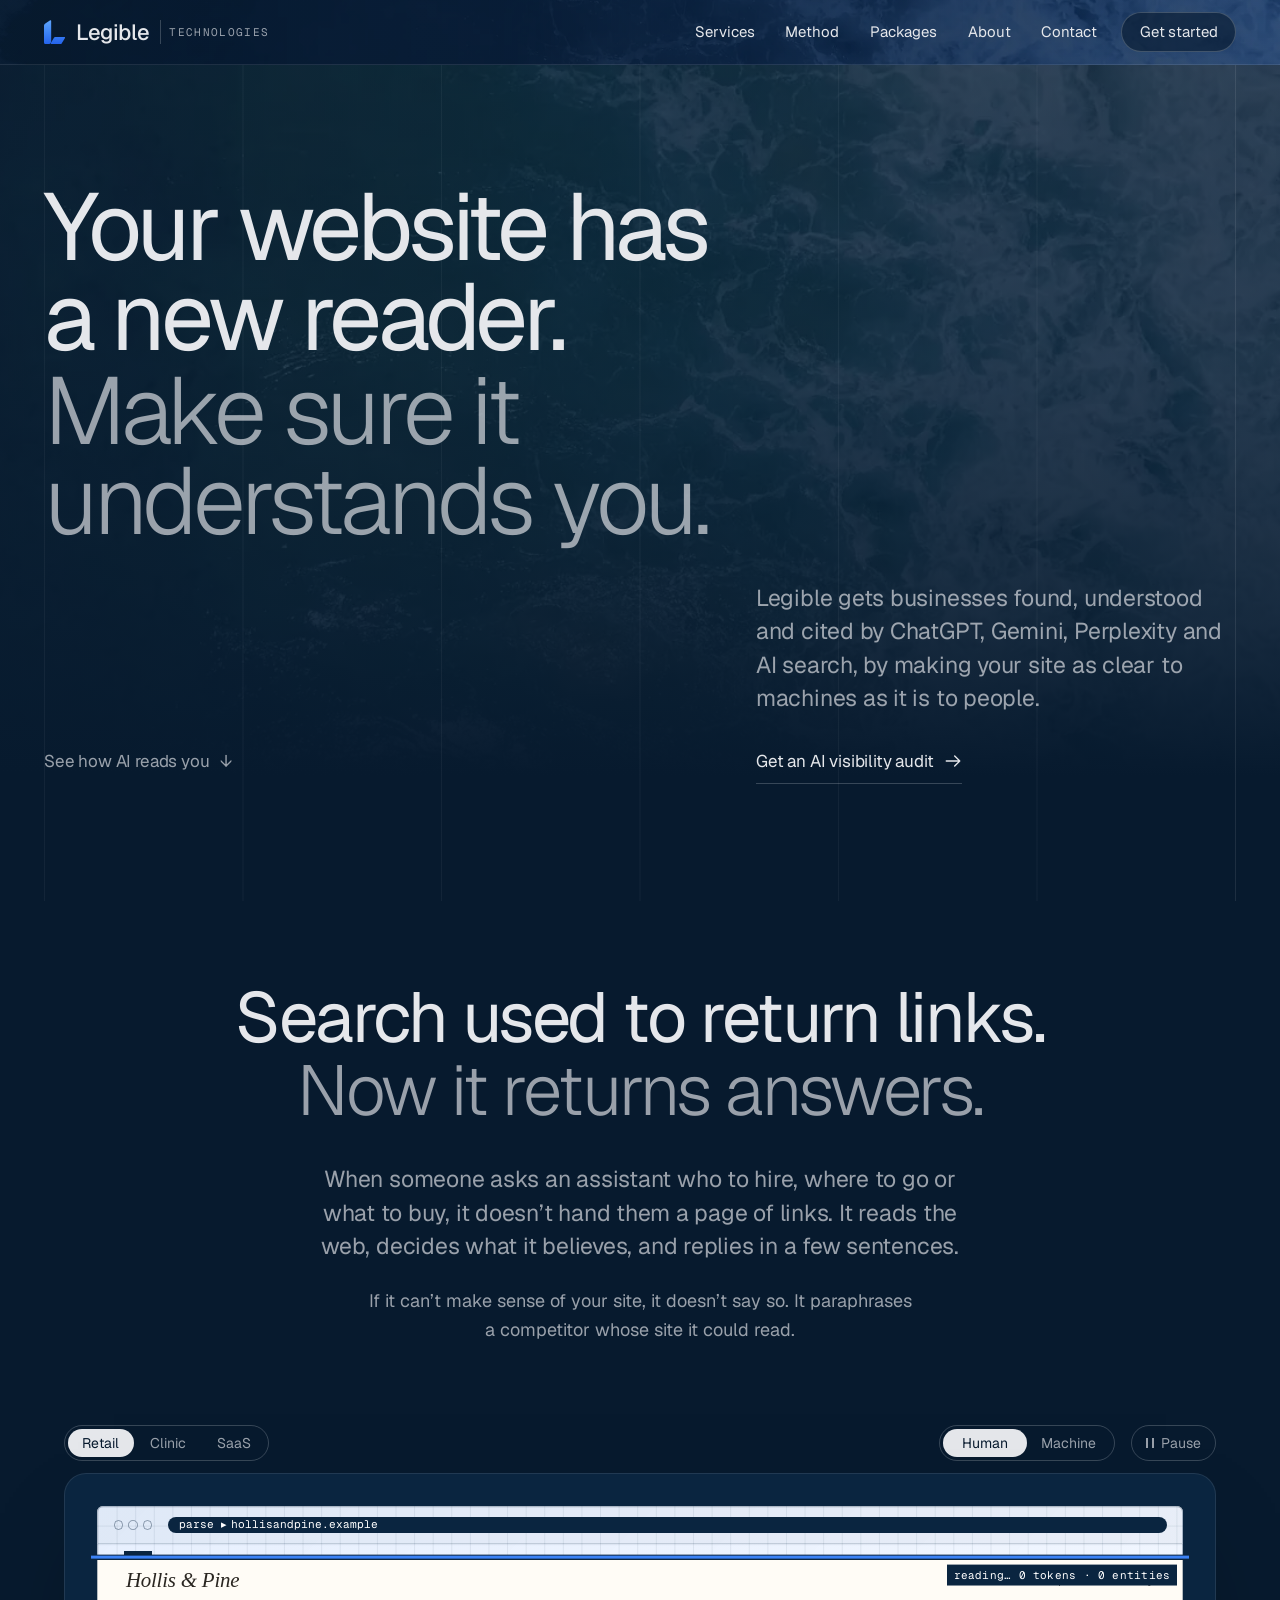
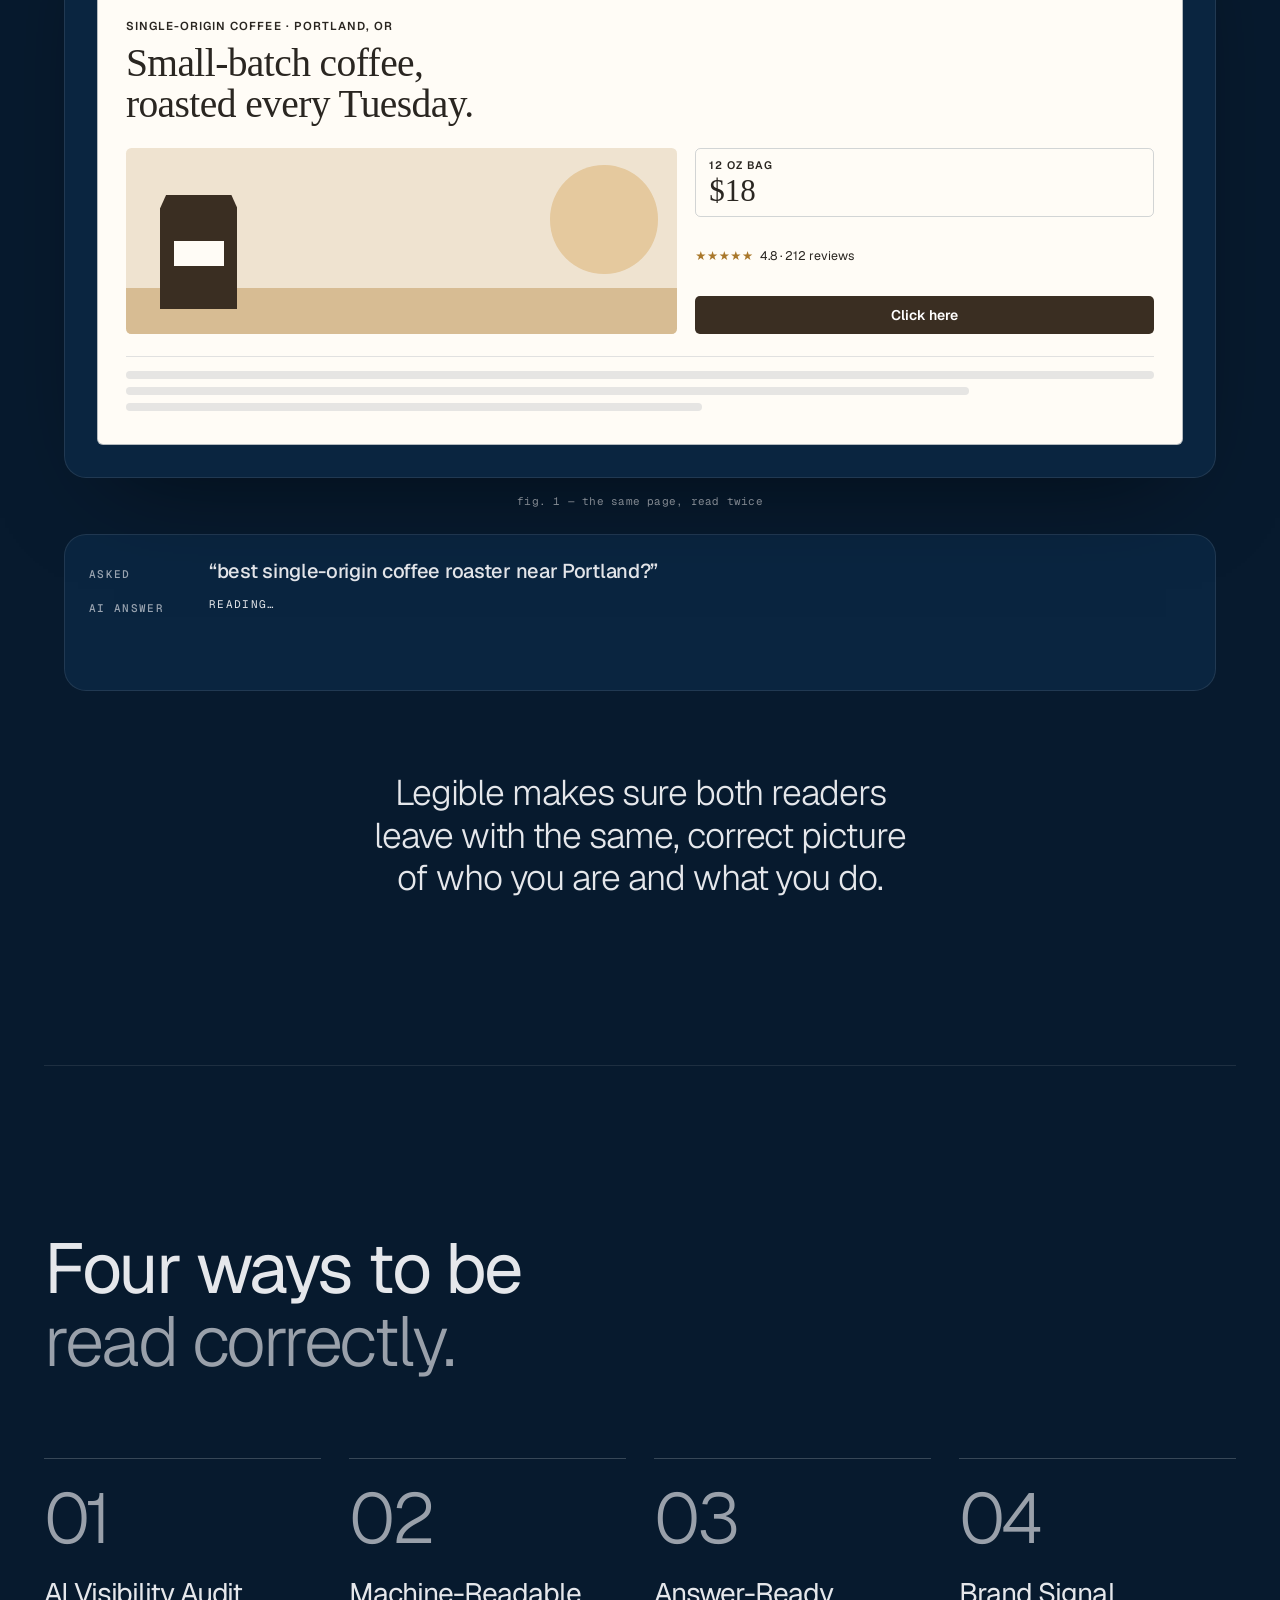
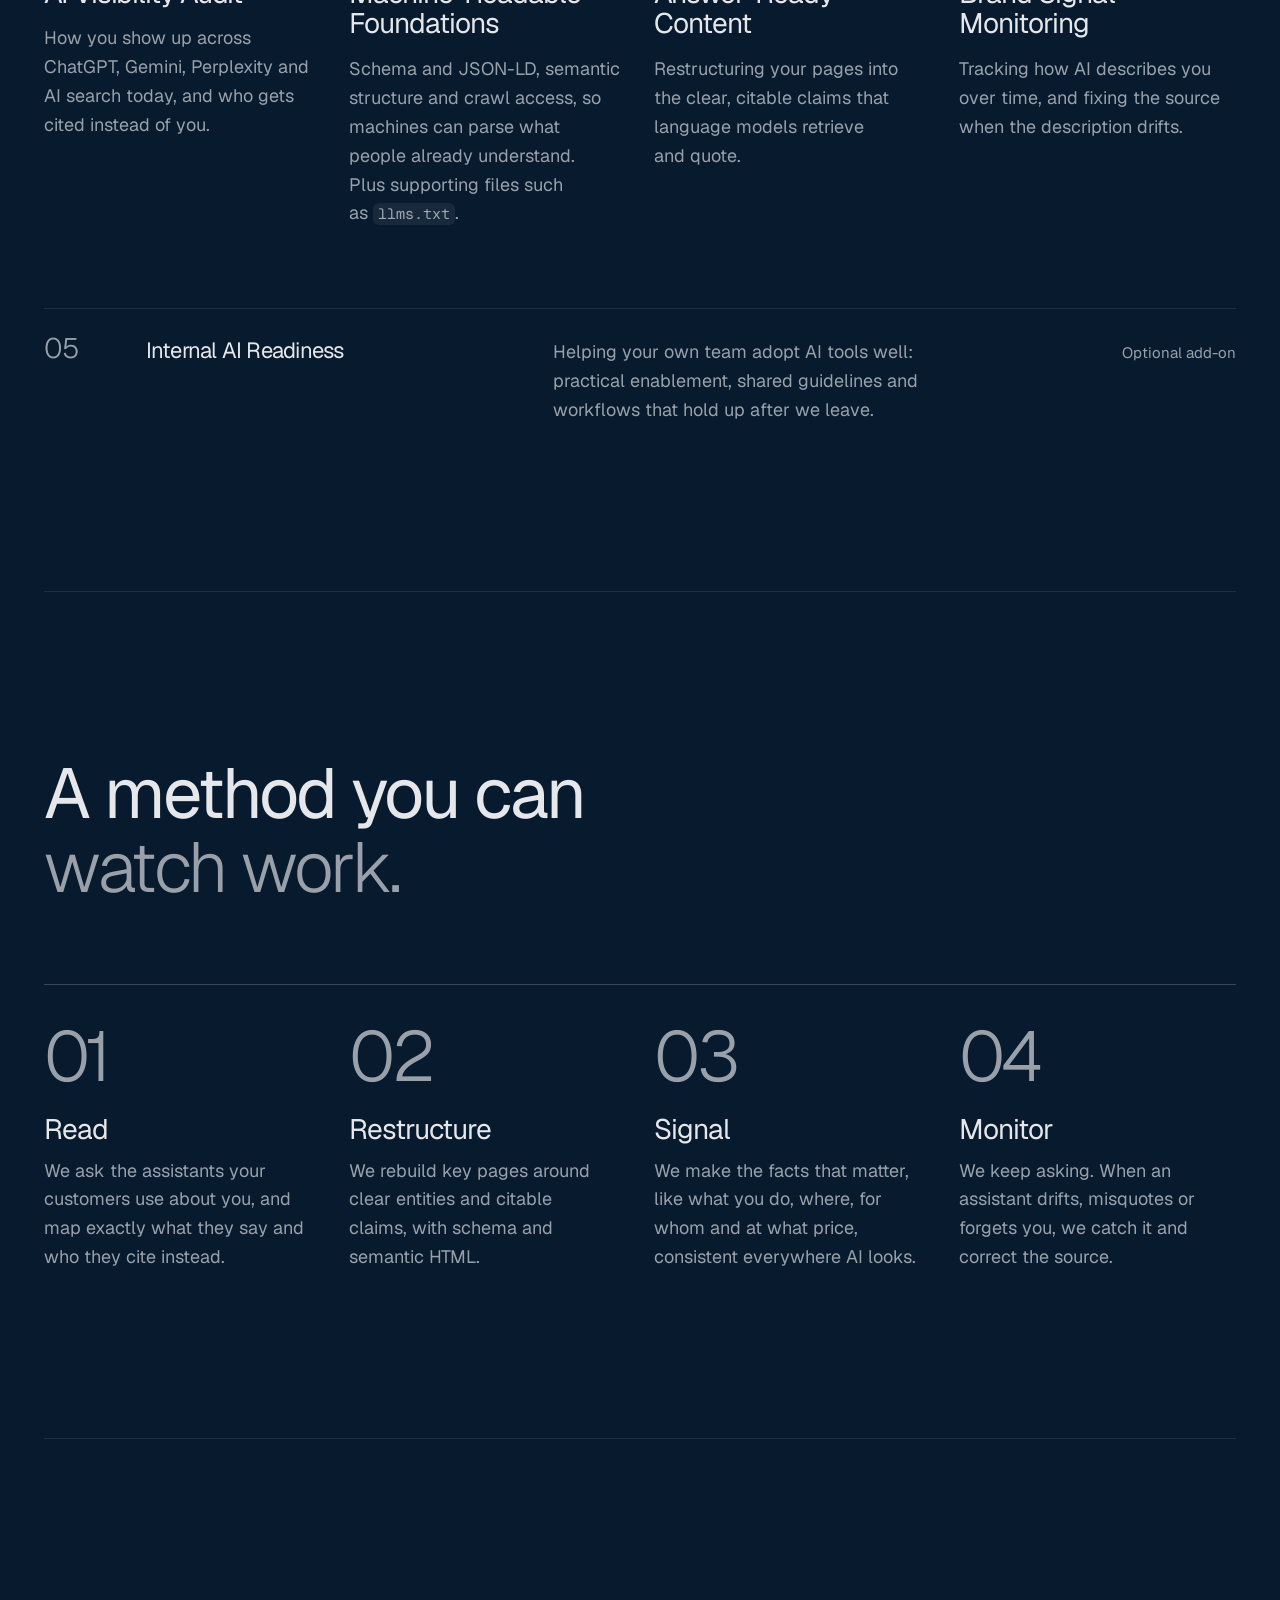
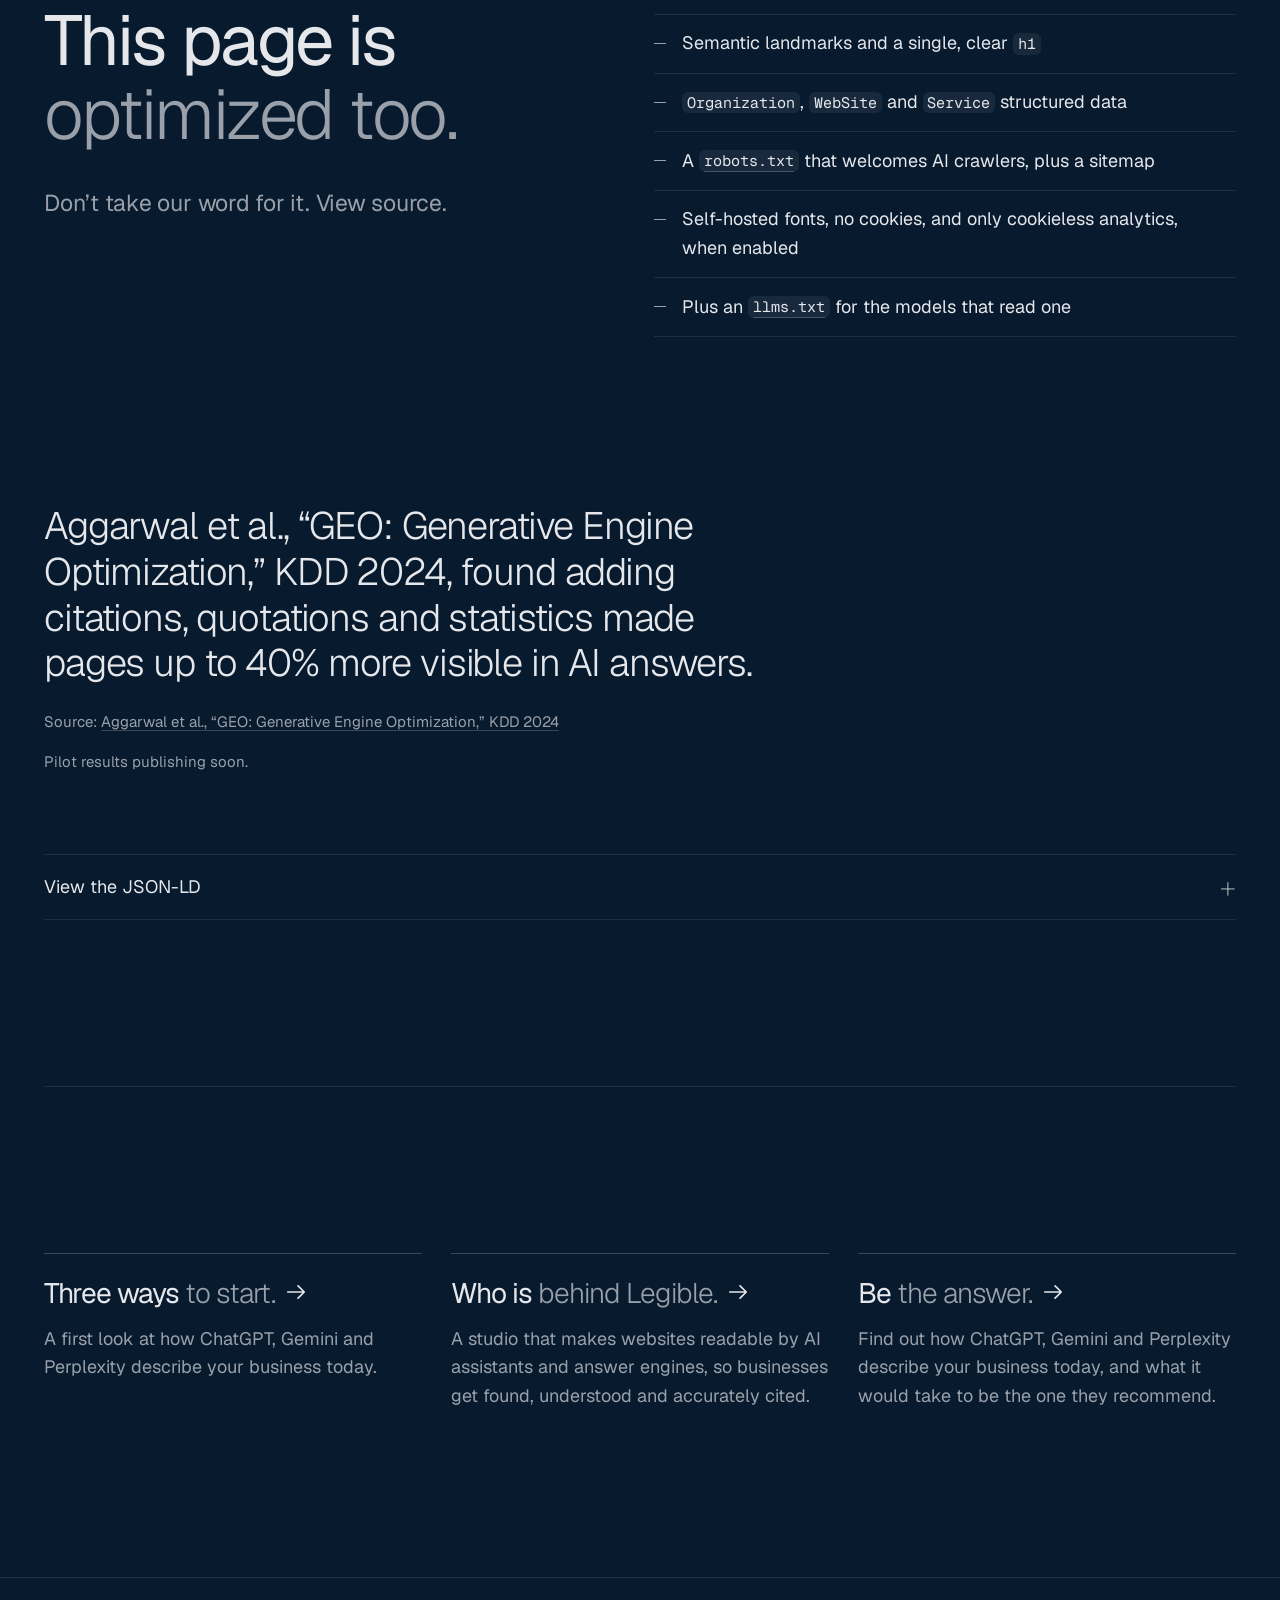
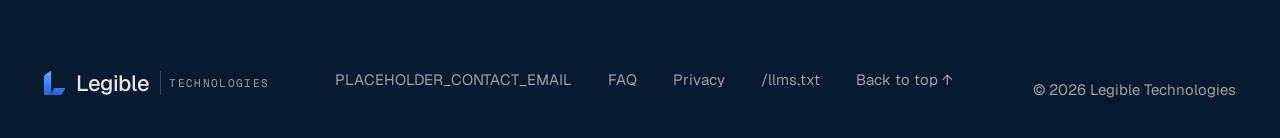
==== commit 0c190221: "updates" ====
--- a/index.html
+++ b/index.html
@@ -123,7 +123,7 @@
   <!-- BEGIN shared:header -->
   <header class="site-header">
     <div class="wrap site-header__inner">
-      <a class="wordmark" href="./#top" aria-label="Legible, home"><svg class="wordmark__mark" viewBox="0 0 112 128" aria-hidden="true" focusable="false"><defs><linearGradient id="lg-mark-h" x1="0" y1="0" x2="0" y2="128" gradientUnits="userSpaceOnUse"><stop offset="0"/><stop offset=".55"/><stop offset="1"/></linearGradient></defs><path fill="url(#lg-mark-h)" d="M0 31C0 25.6 2.4 21.6 7 18.6L32.6 1.5C35 -.1 38 1.2 38 4.2V112C38 120.8 30.8 128 22 128H9C4 128 0 124 0 119Z"/><path fill="url(#lg-mark-h)" d="M39.6 128C36.5 128 34.6 124.9 36.2 122.3L52.8 94C54.2 91.5 55.8 90 58.7 90H108.6C111.1 90 112.5 92.7 111.1 94.7L93.4 124.6C92 127 90.6 128 87.6 128Z"/></svg><span class="wordmark__text">Legible</span></a>
+      <a class="wordmark" href="./#top" aria-label="Legible Technologies, home"><svg class="wordmark__mark" viewBox="0 0 112 128" aria-hidden="true" focusable="false"><defs><linearGradient id="lg-mark-h" x1="0" y1="0" x2="0" y2="128" gradientUnits="userSpaceOnUse"><stop offset="0"/><stop offset=".55"/><stop offset="1"/></linearGradient></defs><path fill="url(#lg-mark-h)" d="M0 31C0 25.6 2.4 21.6 7 18.6L32.6 1.5C35 -.1 38 1.2 38 4.2V112C38 120.8 30.8 128 22 128H9C4 128 0 124 0 119Z"/><path fill="url(#lg-mark-h)" d="M39.6 128C36.5 128 34.6 124.9 36.2 122.3L52.8 94C54.2 91.5 55.8 90 58.7 90H108.6C111.1 90 112.5 92.7 111.1 94.7L93.4 124.6C92 127 90.6 128 87.6 128Z"/></svg><span class="wordmark__text">Legible</span> <span class="wordmark__sub">Technologies</span></a>
       <nav class="site-nav" aria-label="Primary">
         <button class="site-nav__toggle" type="button" aria-expanded="false" aria-controls="site-nav-list">Menu</button>
         <ul class="site-nav__list" id="site-nav-list">
@@ -146,11 +146,10 @@
       <!-- decorative: a muted ocean loop behind the hero (js/hero-media.js loads it after
            load; the poster alone without JS, with reduced motion or Save-Data, and in print) -->
       <div class="hero__media" aria-hidden="true">
-        <img class="hero__poster" src="assets/hero/ocean-poster-960.webp" srcset="assets/hero/ocean-poster-960.webp 960w, assets/hero/ocean-poster-1920.webp 1920w" sizes="100vw" width="1920" height="1080" alt="" fetchpriority="high">
+        <img class="hero__poster" src="assets/hero/ocean-poster-960.webp" srcset="assets/hero/ocean-poster-960.webp 960w, assets/hero/ocean-poster-1280.webp 1280w" sizes="100vw" width="1280" height="720" alt="" fetchpriority="high">
         <video class="hero__video" muted playsinline loop preload="none" disablepictureinpicture disableremoteplayback data-src-sd="assets/hero/ocean-540.mp4" data-src-hd="assets/hero/ocean-720.mp4"></video>
       </div>
       <div class="wrap hero__inner">
-        <p class="badge hero__badge">AI visibility studio</p>
         <h1 class="hero__title" id="hero-title">Your website has a new reader. <em>Make sure it understands&nbsp;you.</em></h1>
         <div class="hero__foot">
           <div class="hero__aside">
@@ -465,7 +464,7 @@
   <footer class="site-footer">
     <div class="wrap site-footer__inner">
       <div class="site-footer__brand">
-        <a class="wordmark" href="./#top" aria-label="Legible, home"><svg class="wordmark__mark" viewBox="0 0 112 128" aria-hidden="true" focusable="false"><defs><linearGradient id="lg-mark-f" x1="0" y1="0" x2="0" y2="128" gradientUnits="userSpaceOnUse"><stop offset="0"/><stop offset=".55"/><stop offset="1"/></linearGradient></defs><path fill="url(#lg-mark-f)" d="M0 31C0 25.6 2.4 21.6 7 18.6L32.6 1.5C35 -.1 38 1.2 38 4.2V112C38 120.8 30.8 128 22 128H9C4 128 0 124 0 119Z"/><path fill="url(#lg-mark-f)" d="M39.6 128C36.5 128 34.6 124.9 36.2 122.3L52.8 94C54.2 91.5 55.8 90 58.7 90H108.6C111.1 90 112.5 92.7 111.1 94.7L93.4 124.6C92 127 90.6 128 87.6 128Z"/></svg><span class="wordmark__text">Legible</span></a>
+        <a class="wordmark" href="./#top" aria-label="Legible Technologies, home"><svg class="wordmark__mark" viewBox="0 0 112 128" aria-hidden="true" focusable="false"><defs><linearGradient id="lg-mark-f" x1="0" y1="0" x2="0" y2="128" gradientUnits="userSpaceOnUse"><stop offset="0"/><stop offset=".55"/><stop offset="1"/></linearGradient></defs><path fill="url(#lg-mark-f)" d="M0 31C0 25.6 2.4 21.6 7 18.6L32.6 1.5C35 -.1 38 1.2 38 4.2V112C38 120.8 30.8 128 22 128H9C4 128 0 124 0 119Z"/><path fill="url(#lg-mark-f)" d="M39.6 128C36.5 128 34.6 124.9 36.2 122.3L52.8 94C54.2 91.5 55.8 90 58.7 90H108.6C111.1 90 112.5 92.7 111.1 94.7L93.4 124.6C92 127 90.6 128 87.6 128Z"/></svg><span class="wordmark__text">Legible</span> <span class="wordmark__sub">Technologies</span></a>
       </div>
       <ul class="site-footer__links">
         <li><a href="mailto:PLACEHOLDER_CONTACT_EMAIL">PLACEHOLDER_CONTACT_EMAIL</a></li>
@@ -474,7 +473,7 @@
         <li><a href="llms.txt">/llms.txt</a></li>
         <li><a href="#main">Back to top <span aria-hidden="true">↑</span></a></li>
       </ul>
-      <p class="site-footer__legal">© <span data-year>2026</span> Legible</p>
+      <p class="site-footer__legal">© <span data-year>2026</span> Legible Technologies</p>
     </div>
   </footer>
   <!-- END shared:footer -->
--- a/css/tokens.css
+++ b/css/tokens.css
@@ -19,18 +19,24 @@
      field borders: mist at .45 over the night field, 3.8 against the field
        and 3.4 against the Midnight form panel (non-text, WCAG 1.4.11 ≥ 3)
      raw blue: on night 4.8 · on midnight 4.2 · on bloom peak 3.5
-     hero over video (home; scrim of night/midnight alphas in main.css): worst
+     hero over video (home; scrim of night/midnight alphas over a Blue .14 wash, main.css): worst
        case at the brightest pixel under each text box, over both renditions,
        every 0.25 s plus every 0.1 s over the last 1.6 s and the frame before the
        loop point, at 375, 768 and 1440 (tools/browser/hero-contrast.mjs):
-       (Pexels 6981292, mirrored and filtered as in main.css):
-       h1 mist 6.8 · h1 em fg-soft 4.3 (large text, ≥ 3) · sub fg-soft 4.9
-       · CTA mist 10.8 · cue fg-soft 6.1 · badge mist 6.7
+       (Pexels 6981292, mirrored, unfiltered, under the Blue .14 scrim layer in main.css):
+       h1 mist 6.9 · h1 em fg-soft 4.3 (large text, ≥ 3) · sub fg-soft 4.9
+       · CTA mist 10.6 · cue fg-soft 5.9
        · Pause/Play fg-soft on its night .6 backing 5.8
-     over the ocean band (site header and inner-page heroes), worst pixel under
-       each text box on 8 pages at 375, 768 and 1440: wordmark 13.6 · nav links
-       7.6 · "Get started" and Menu on their night .6 backing 6.1
-       · page-hero title 8.9 · title em 4.9 (large) · lede 5.4
+     over the ocean band (site header on all 11 pages, inner-page heroes on the 10
+       that have one), worst pixel under each text box at 375, 768 and 1440
+       (tools/browser/band-contrast.mjs; pills measured inside their border):
+       wordmark 13.6 · nav links 7.6 · "Get started" and Menu on their night .6
+       backing 11.0, on the night .8 hover backing 12.6 · Technologies fg-soft 6.6
+       (from 960, where it first shows) · page-hero title 9.4 · title em 5.4 (large)
+       · lede 5.3
+     focus ring (--focus, 2px at a 3px offset) against the brightest band pixel
+       beside it, every header control at 375, 768 and 1440: worst 3.3 (Menu at
+       375, "Get started" at 768; non-text, ≥ 3)
      print / light contexts: charcoal on white 14.7 · slate on white 7.6
        · blue-700 on white 6.7 · midnight on white 15.5
    Rules: raw Blue (#3B82F6) is for fills, graphics, the logo, the bloom and
--- a/css/main.css
+++ b/css/main.css
@@ -176,28 +176,6 @@
 .button--sm { min-height: 2.5rem; padding: .4rem 1.1rem; font-size: var(--fs-small); }
 .button--sm::after { content: none; }
 
-/* ---------- badge: a tiny hairline pill with a Blue dot ---------- */
-.badge {
-  display: inline-flex;
-  align-items: center;
-  gap: .6em;
-  padding: .35rem .85rem .35rem .75rem;
-  border: 1px solid var(--line-strong);
-  border-radius: var(--radius-pill);
-  background: rgba(229, 231, 235, .04);
-  color: var(--fg);
-  font-size: var(--fs-small);
-  line-height: 1.3;
-  white-space: nowrap;
-}
-.badge::before {
-  content: "";
-  flex: none;
-  width: .45rem; height: .45rem;
-  border-radius: 50%;
-  background: var(--blue);
-}
-
 /* ---------- wordmark: the L mark + Geist ---------- */
 .wordmark {
   display: inline-flex;
@@ -217,6 +195,20 @@
 .wordmark__mark stop:nth-child(1) { stop-color: var(--blue-400); }
 .wordmark__mark stop:nth-child(2) { stop-color: var(--blue); }
 .wordmark__mark stop:nth-child(3) { stop-color: var(--blue-600); }
+/* "Technologies": the quieter descriptor after a hairline, in the mono voice */
+.wordmark__sub {
+  align-self: stretch;
+  display: inline-flex;
+  align-items: center;
+  padding-left: .75em;
+  border-left: 1px solid var(--line-strong);
+  font-family: var(--font-mono);
+  font-size: var(--fs-mono-s);
+  font-weight: 400;
+  letter-spacing: var(--track-mono);
+  text-transform: uppercase;
+  color: var(--fg-soft);
+}
 
 /* ---------- the bloom: one soft Blue radial, top-right of a page hero ----------
    Decorative and static. Clipped sideways only (clip, not hidden: hidden would
@@ -268,6 +260,11 @@
   min-height: var(--nav-h);
 }
 .site-header .wordmark { order: 1; margin-right: auto; flex: none; }
+/* below 60em the header row has no room for "Technologies" */
+.site-header .wordmark__sub { display: none; }
+@media (min-width: 60em) {
+  .site-header .wordmark__sub { display: inline-flex; }
+}
 .site-nav { order: 2; }
 .site-header__cta { order: 3; white-space: nowrap; }
 /* the pill sits on the band's lightest (right) end: a night backing (the Menu toggle gets the same) */
@@ -317,7 +314,7 @@
     font-weight: 400;
     cursor: pointer;
   }
-  .js:not(.nav-off) .site-nav__toggle:hover { background: rgba(229, 231, 235, .1); }
+  .js:not(.nav-off) .site-nav__toggle:hover { background: rgba(7, 26, 46, .8); } /* darker, like the CTA */
   .js:not(.nav-off) .site-nav__toggle:focus-visible { border-radius: var(--radius-pill); }
   .js:not(.nav-off) .site-nav__toggle::before {
     content: "";
@@ -456,21 +453,23 @@
   object-fit: cover;
 }
 /* the clip is a bright teal shore: mirrored so the surf sits right, away from the
-   headline, and shifted toward the brand blues (same filter on poster and video,
-   so the fade-in doesn't jump) */
+   headline. The shift toward the brand blues is the scrim's Blue layer, not a CSS
+   filter (a filter on a full-bleed video cost ~800 ms of blocking time in Lighthouse) */
 .hero__poster,
 .hero__video { transform: scaleX(-1); }
 .hero__video { opacity: 0; transition: opacity var(--dur-slow) var(--ease-scan); }
 .hero__video.is-playing { opacity: 1; }
 .hero__media.is-static .hero__video { display: none; }
-/* scrim: night and midnight alphas only; darker behind the text, fully --bg at the foot */
+/* scrim: night and midnight alphas over a light Blue wash (which pulls the teal footage
+   toward the brand blues); darker behind the text, fully --bg at the foot */
 .hero__media::after {
   content: "";
   position: absolute;
   inset: 0;
   background:
     linear-gradient(180deg, rgba(7, 26, 46, .65) 0%, rgba(7, 26, 46, .7) 35%, rgba(7, 26, 46, .85) 65%, var(--bg) 85%, var(--bg) 100%),
-    rgba(10, 37, 64, .35);
+    linear-gradient(rgba(10, 37, 64, .35), rgba(10, 37, 64, .35)),
+    rgba(59, 130, 246, .14);
 }
 /* the faint grid lines, redrawn over the video: keep in sync with body::before */
 .hero__media::before {
@@ -530,7 +529,6 @@
   min-height: calc(100svh - var(--nav-h));
   padding-block: var(--space-l);
 }
-.hero__badge { align-self: flex-start; }
 .hero__title {
   font-size: var(--fs-hero);
   line-height: var(--lh-display);
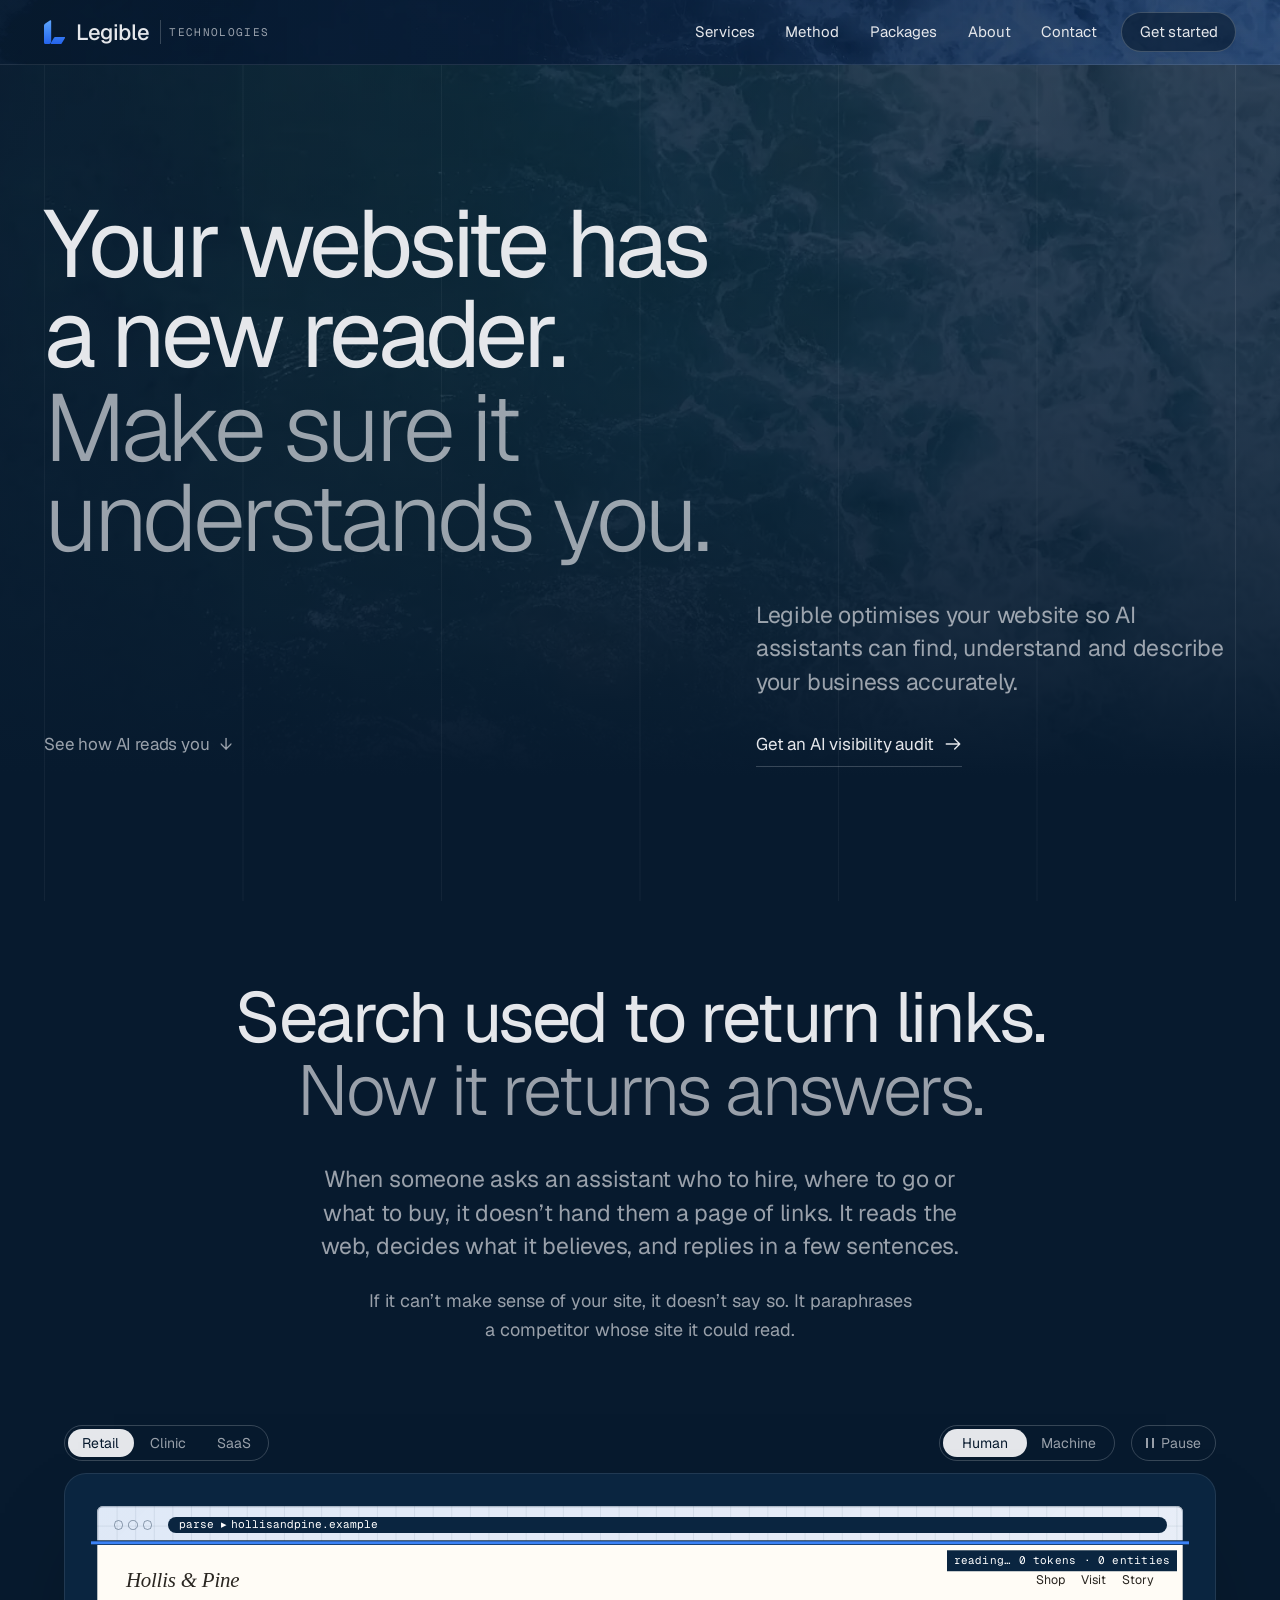
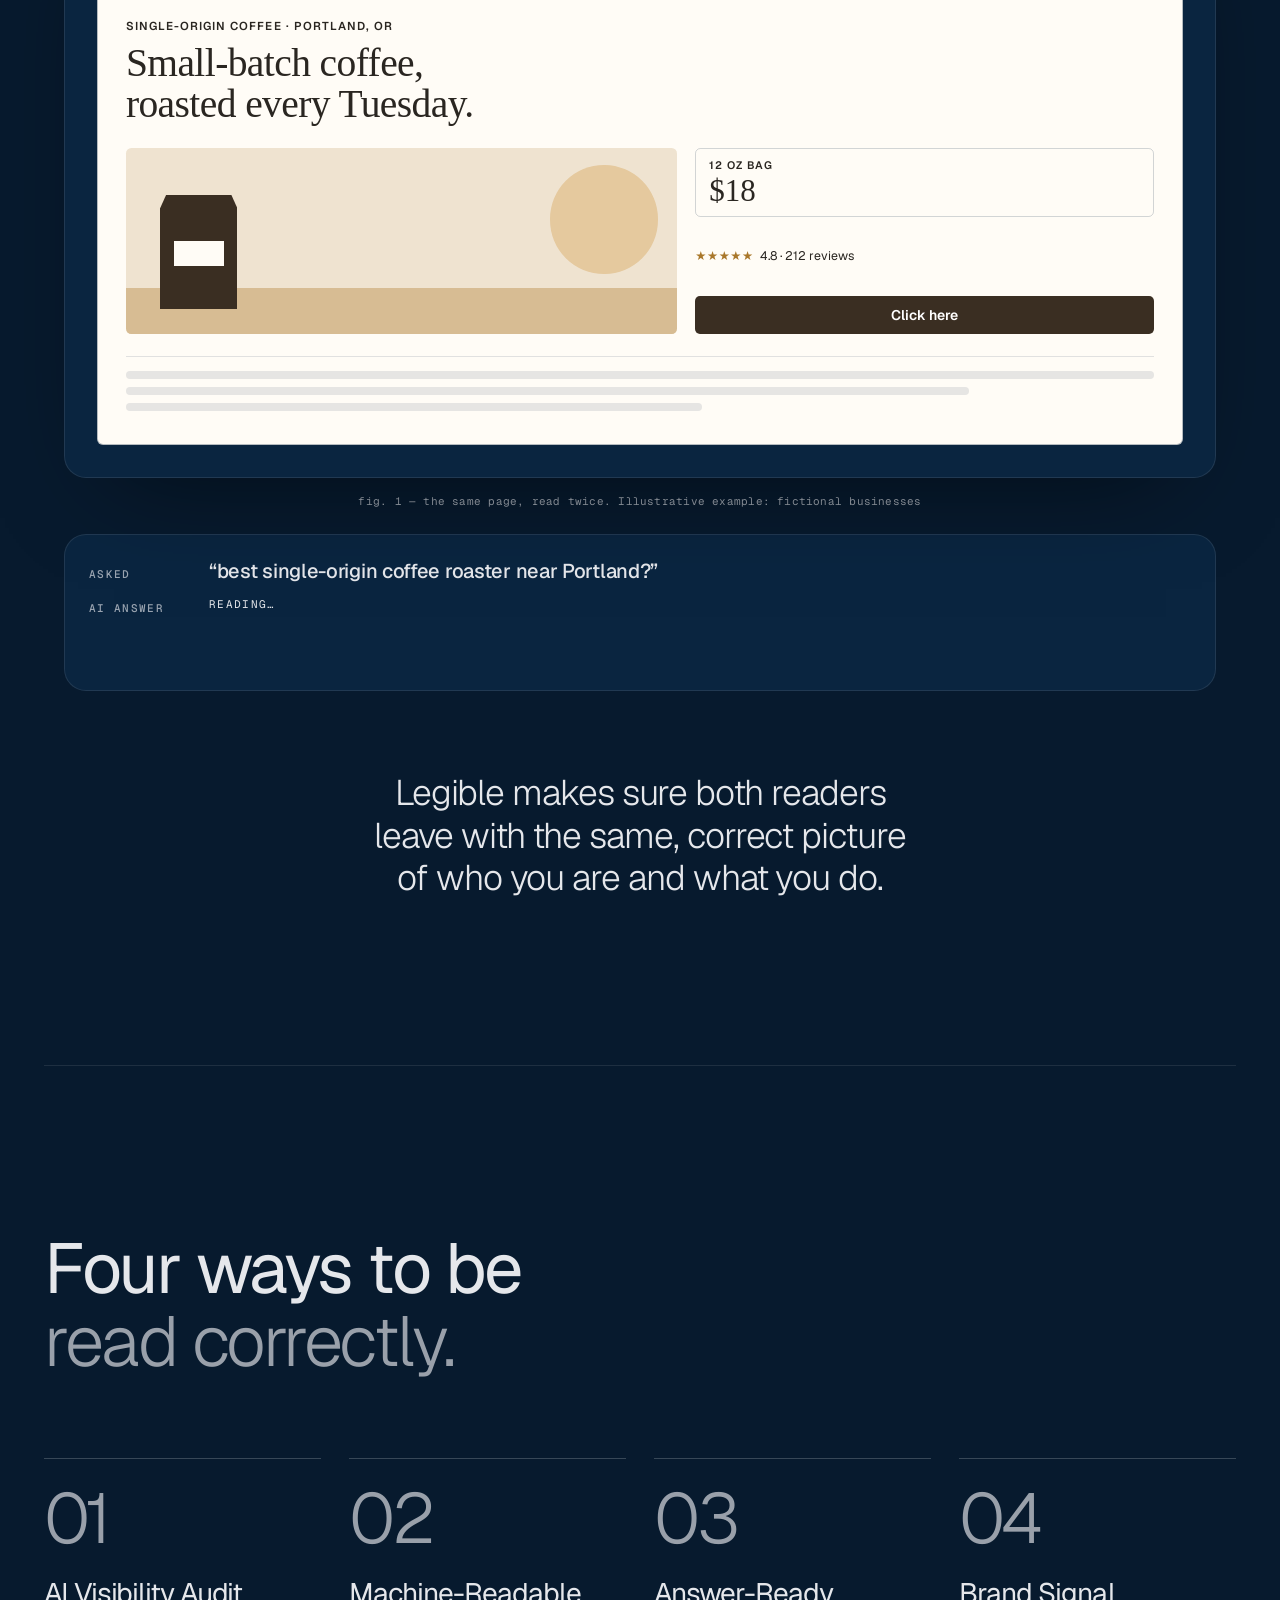
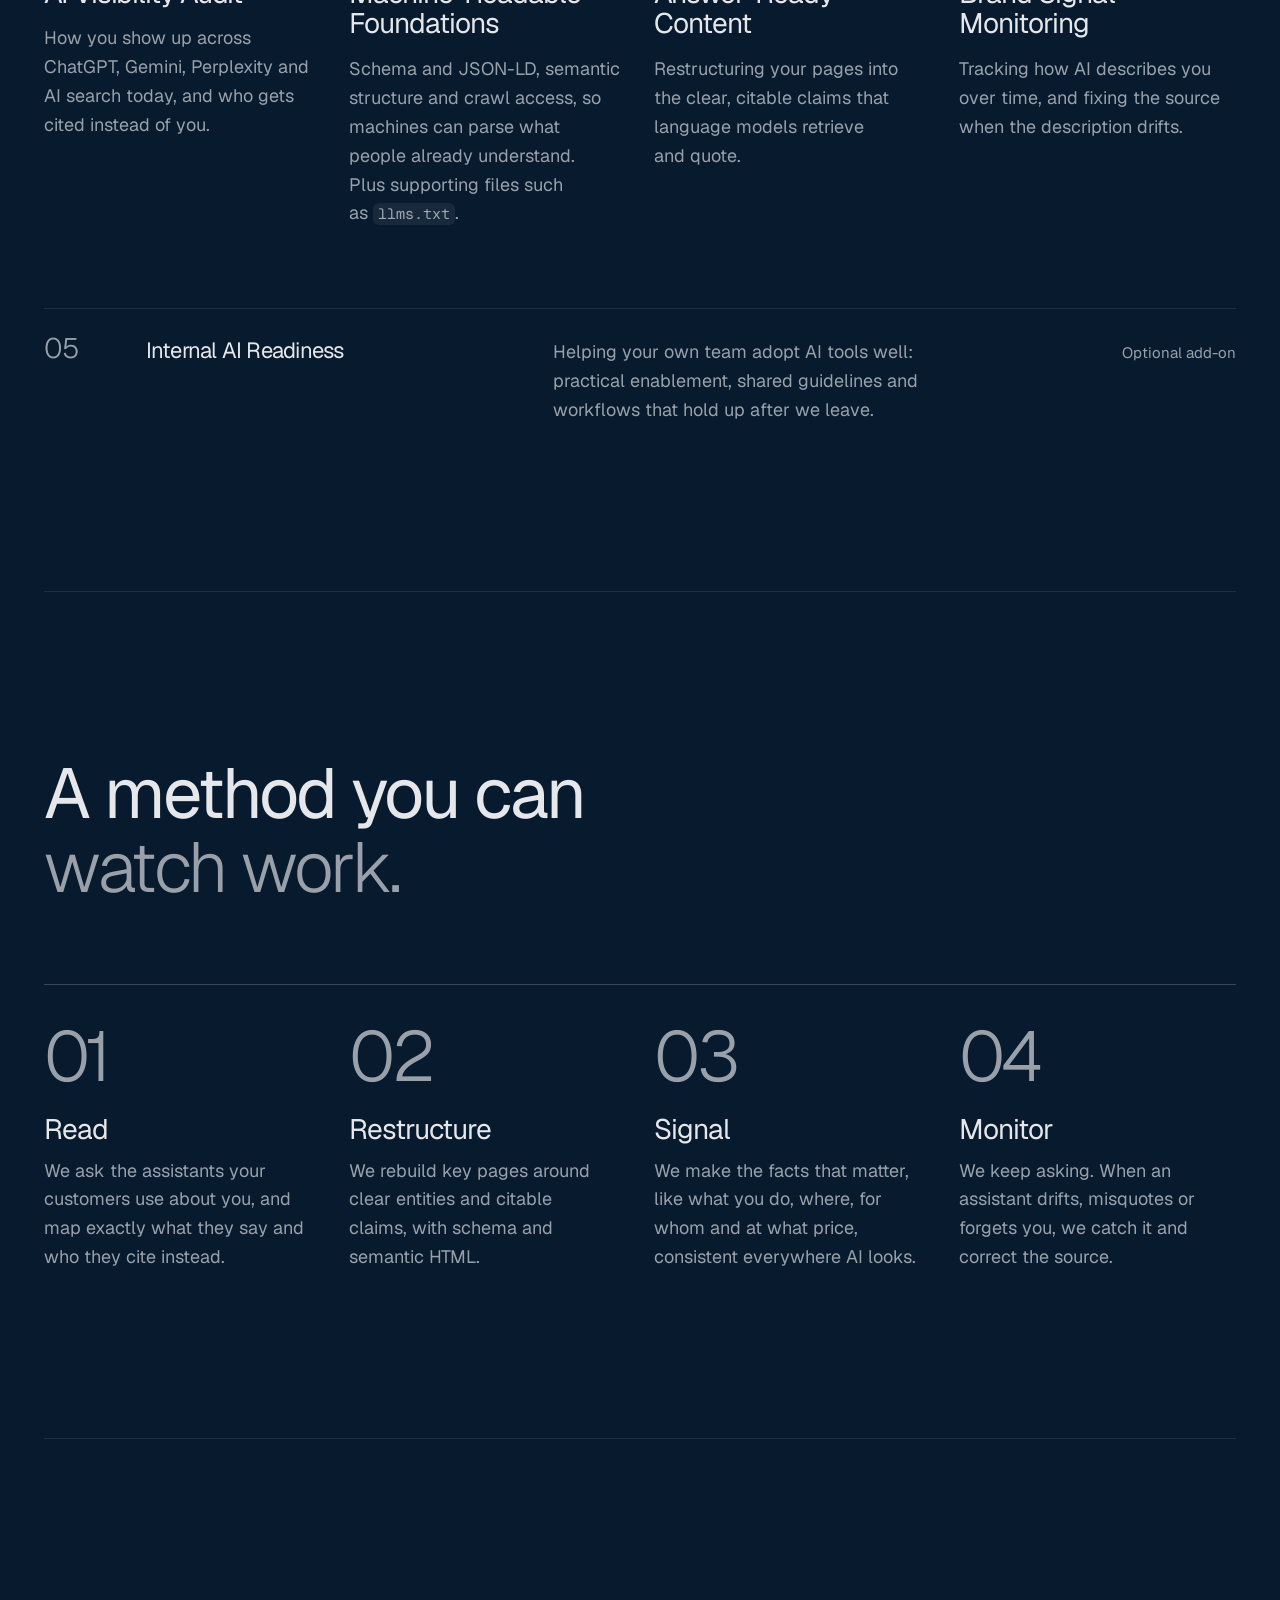
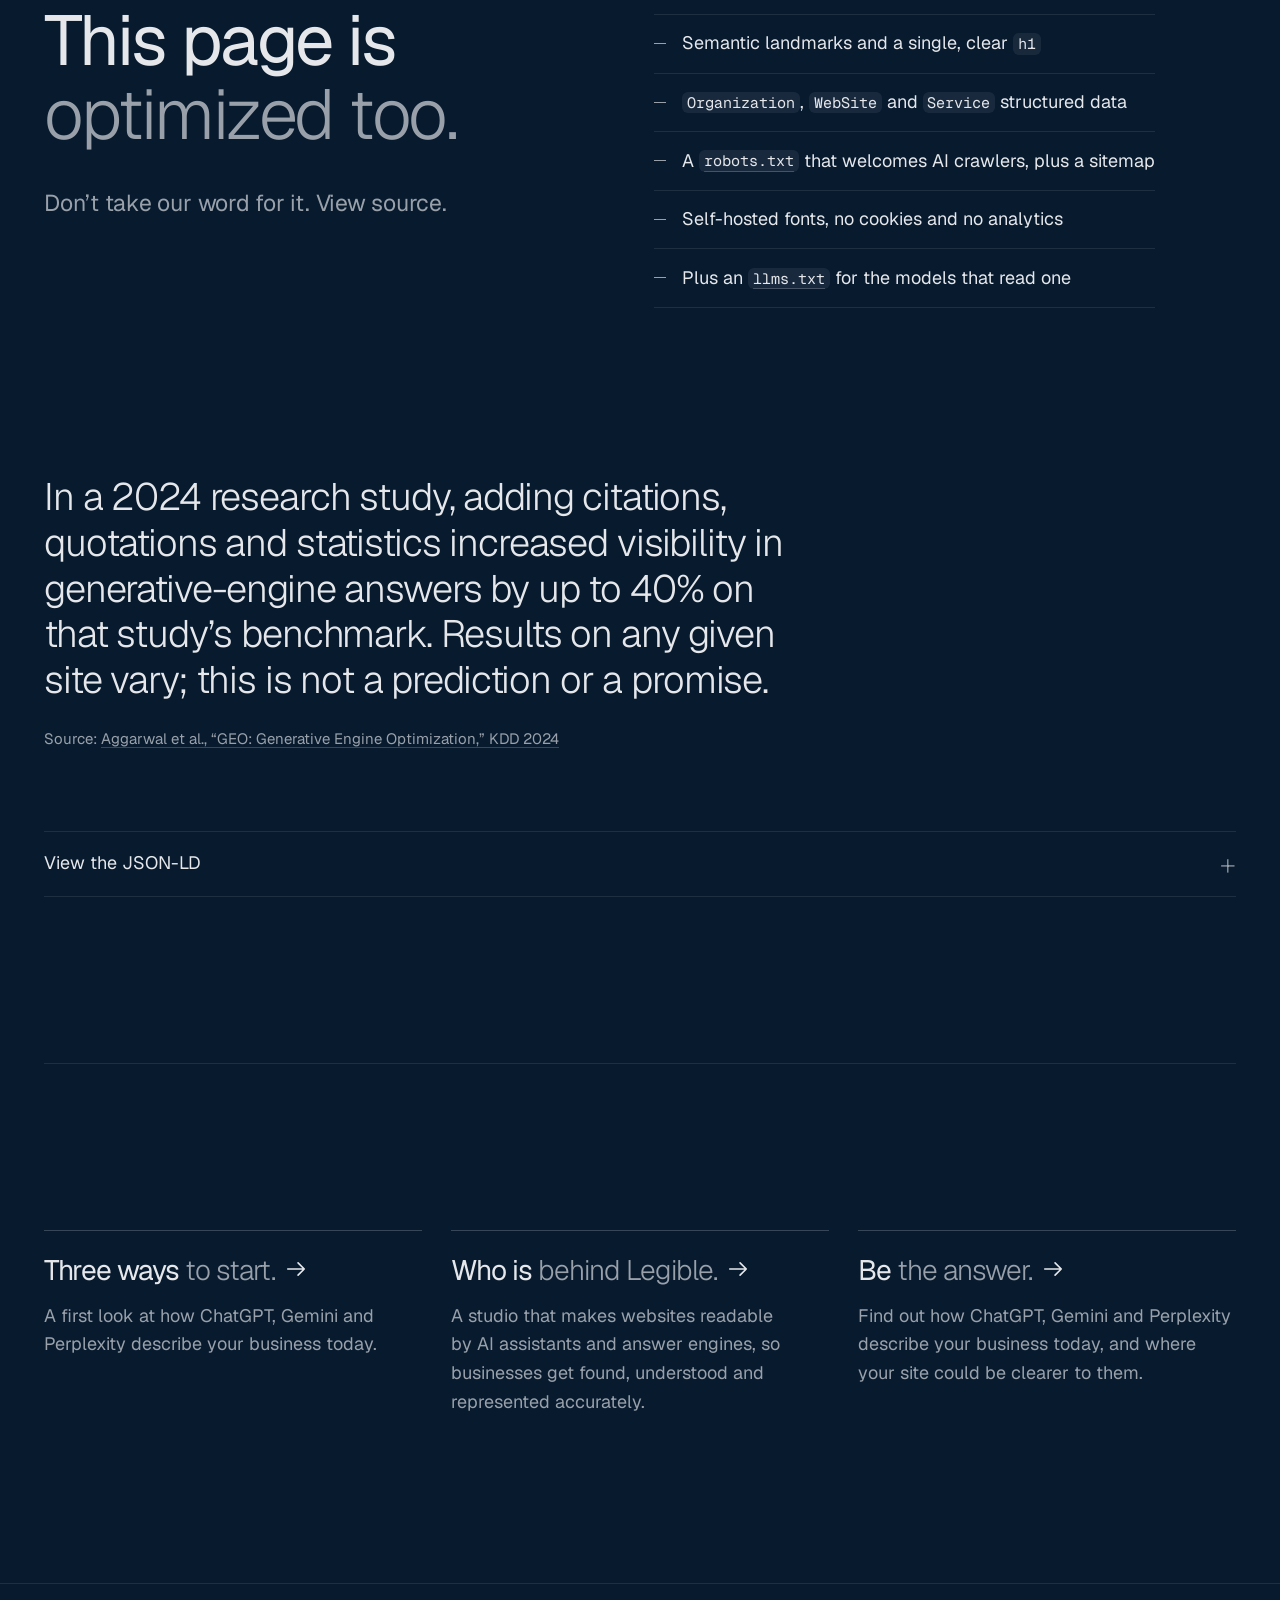
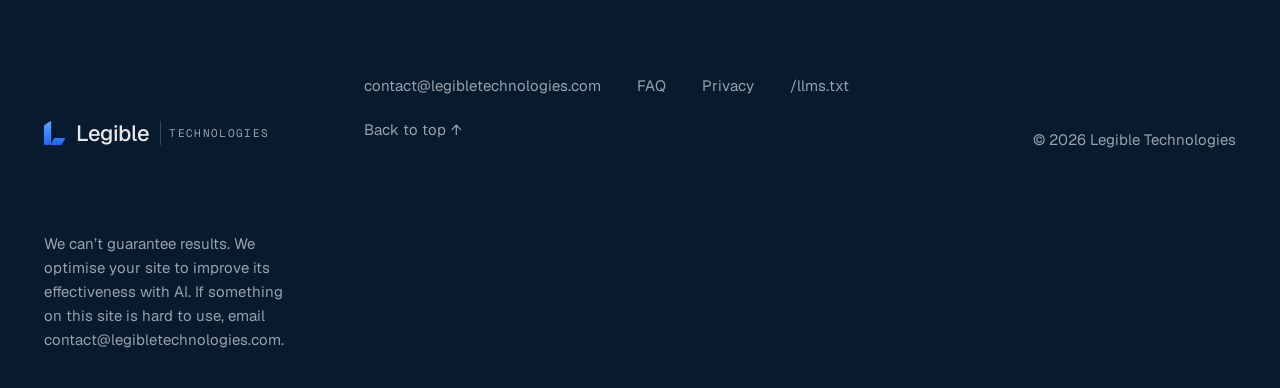
==== commit e8ad02a6: "cleaning up" ====
--- a/index.html
+++ b/index.html
@@ -5,31 +5,27 @@
   <meta name="viewport" content="width=device-width, initial-scale=1">
   <title>Legible — Get found, understood and cited by AI</title>
   <meta name="description" content="Legible is a studio that makes websites AI assistants read correctly, so ChatGPT, Gemini, Perplexity and AI search can find, understand and cite your business.">
-  <link rel="canonical" href="https://example.com/">
+  <link rel="canonical" href="https://legibletechnologies.com/">
   <meta name="theme-color" content="#071A2E">
   <link rel="icon" href="favicon.ico" sizes="32x32">
   <link rel="icon" href="assets/favicon.svg" type="image/svg+xml">
   <link rel="apple-touch-icon" href="assets/apple-touch-icon.png">
   <link rel="alternate" type="text/markdown" href="llms.txt" title="llms.txt">
-  <!-- PLACEHOLDER_SITE_URL: every https://example.com (canonical, Open Graph, JSON-LD, sitemap, robots, llms.txt). JSON can't carry a comment, so it is named here. -->
-  <!-- PLACEHOLDER_LOGO: the JSON-LD "logo" URL below (stand-in: assets/favicon.svg). -->
   <meta property="og:type" content="website">
   <meta property="og:site_name" content="Legible">
-  <meta property="og:url" content="https://example.com/">
+  <meta property="og:url" content="https://legibletechnologies.com/">
   <meta property="og:title" content="Legible — Get found, understood and cited by AI">
   <meta property="og:description" content="Your website has a new reader. Legible makes sure AI assistants understand you, and cite you.">
-  <meta property="og:image" content="https://example.com/assets/og-image.png">
+  <meta property="og:image" content="https://legibletechnologies.com/assets/og-image.png">
   <meta property="og:image:width" content="1200">
   <meta property="og:image:height" content="630">
   <meta property="og:image:alt" content="Legible. Your website has a new reader. Make sure it understands you.">
   <meta name="twitter:card" content="summary_large_image">
   <meta name="twitter:title" content="Legible — Get found, understood and cited by AI">
   <meta name="twitter:description" content="Your website has a new reader. Legible makes sure AI assistants understand you, and cite you.">
-  <meta name="twitter:image" content="https://example.com/assets/og-image.png">
-  <!-- Enhanced styles from the first paint. If js/main.js never runs (file://, a 404,
-       a blocked module), drop back to the no-JS page once the page has loaded. -->
-  <script>{ const de = document.documentElement; de.classList.add('js');
-    addEventListener('load', () => de.classList.contains('js-ready') || de.classList.remove('js')); }</script>
+  <meta name="twitter:image" content="https://legibletechnologies.com/assets/og-image.png">
+  <!-- Sets the `js` class before first paint; see js/boot.js. -->
+  <script src="js/boot.js"></script>
   <link rel="preload" href="fonts/Geist-Variable.woff2" as="font" type="font/woff2" crossorigin>
   <link rel="stylesheet" href="css/tokens.css">
   <link rel="stylesheet" href="css/main.css">
@@ -42,76 +38,72 @@
   "@graph": [
     {
       "@type": "Organization",
-      "@id": "https://example.com/#org",
+      "@id": "https://legibletechnologies.com/#org",
       "name": "Legible",
-      "url": "https://example.com/",
-      "logo": "https://example.com/assets/favicon.svg",
-      "email": "PLACEHOLDER_CONTACT_EMAIL",
-      "description": "A studio that makes websites readable by AI assistants and answer engines, so businesses get found, understood and accurately cited.",
+      "url": "https://legibletechnologies.com/",
+      "logo": "https://legibletechnologies.com/assets/favicon.svg",
+      "email": "contact@legibletechnologies.com",
+      "description": "A studio that makes websites readable by AI assistants and answer engines, so businesses get found, understood and represented accurately.",
       "knowsAbout": ["Answer engine optimization", "Generative engine optimization", "Structured data"],
-      "areaServed": "PLACEHOLDER_AREA_SERVED",
-      "sameAs": ["https://www.linkedin.com/company/PLACEHOLDER_COMPANY_LINKEDIN"],
+      "areaServed": "United States",
       "founder": {
         "@type": "Person",
-        "@id": "https://example.com/#founder",
-        "name": "PLACEHOLDER_FOUNDER_NAME",
-        "jobTitle": "PLACEHOLDER_FOUNDER_ROLE",
-        "image": "https://example.com/assets/founder-placeholder.svg",
-        "sameAs": ["https://www.linkedin.com/in/PLACEHOLDER_FOUNDER_LINKEDIN"]
+        "@id": "https://legibletechnologies.com/#founder",
+        "name": "Lucas"
       }
     },
     {
       "@type": "WebSite",
-      "@id": "https://example.com/#website",
-      "url": "https://example.com/",
+      "@id": "https://legibletechnologies.com/#website",
+      "url": "https://legibletechnologies.com/",
       "name": "Legible",
       "inLanguage": "en",
-      "publisher": { "@id": "https://example.com/#org" }
-    },
-    {
-      "@type": "Service",
-      "@id": "https://example.com/ai-visibility-audit.html#service",
-      "url": "https://example.com/ai-visibility-audit.html",
+      "publisher": { "@id": "https://legibletechnologies.com/#org" }
+    },
+    {
+      "@type": "Service",
+      "@id": "https://legibletechnologies.com/ai-visibility-audit.html#service",
+      "url": "https://legibletechnologies.com/ai-visibility-audit.html",
       "name": "AI Visibility Audit",
       "serviceType": "AI visibility audit",
       "description": "How a business shows up across ChatGPT, Gemini, Perplexity and AI search today, and who gets cited instead.",
-      "provider": { "@id": "https://example.com/#org" }
-    },
-    {
-      "@type": "Service",
-      "@id": "https://example.com/machine-readable-foundations.html#service",
-      "url": "https://example.com/machine-readable-foundations.html",
+      "provider": { "@id": "https://legibletechnologies.com/#org" }
+    },
+    {
+      "@type": "Service",
+      "@id": "https://legibletechnologies.com/machine-readable-foundations.html#service",
+      "url": "https://legibletechnologies.com/machine-readable-foundations.html",
       "name": "Machine-Readable Foundations",
       "serviceType": "Structured data and technical AI optimization",
       "description": "Schema and JSON-LD, semantic structure and crawl access, plus supporting files such as llms.txt.",
-      "provider": { "@id": "https://example.com/#org" }
-    },
-    {
-      "@type": "Service",
-      "@id": "https://example.com/answer-ready-content.html#service",
-      "url": "https://example.com/answer-ready-content.html",
+      "provider": { "@id": "https://legibletechnologies.com/#org" }
+    },
+    {
+      "@type": "Service",
+      "@id": "https://legibletechnologies.com/answer-ready-content.html#service",
+      "url": "https://legibletechnologies.com/answer-ready-content.html",
       "name": "Answer-Ready Content",
       "serviceType": "Content restructuring for AI answers",
       "description": "Restructuring pages into the clear, citable claims that language models retrieve.",
-      "provider": { "@id": "https://example.com/#org" }
-    },
-    {
-      "@type": "Service",
-      "@id": "https://example.com/brand-signal-monitoring.html#service",
-      "url": "https://example.com/brand-signal-monitoring.html",
+      "provider": { "@id": "https://legibletechnologies.com/#org" }
+    },
+    {
+      "@type": "Service",
+      "@id": "https://legibletechnologies.com/brand-signal-monitoring.html#service",
+      "url": "https://legibletechnologies.com/brand-signal-monitoring.html",
       "name": "Brand Signal Monitoring",
       "serviceType": "AI brand monitoring",
       "description": "Tracking how AI describes a business over time, and fixing drift at the source.",
-      "provider": { "@id": "https://example.com/#org" }
-    },
-    {
-      "@type": "Service",
-      "@id": "https://example.com/internal-ai-readiness.html#service",
-      "url": "https://example.com/internal-ai-readiness.html",
+      "provider": { "@id": "https://legibletechnologies.com/#org" }
+    },
+    {
+      "@type": "Service",
+      "@id": "https://legibletechnologies.com/internal-ai-readiness.html#service",
+      "url": "https://legibletechnologies.com/internal-ai-readiness.html",
       "name": "Internal AI Readiness",
       "serviceType": "AI enablement and adoption",
       "description": "Helping teams adopt AI tools well: practical enablement, shared guidelines and workflows.",
-      "provider": { "@id": "https://example.com/#org" }
+      "provider": { "@id": "https://legibletechnologies.com/#org" }
     }
   ]
 }
@@ -153,7 +145,7 @@
         <h1 class="hero__title" id="hero-title">Your website has a new reader. <em>Make sure it understands&nbsp;you.</em></h1>
         <div class="hero__foot">
           <div class="hero__aside">
-            <p class="hero__sub">Legible gets businesses found, understood and cited by ChatGPT, Gemini, Perplexity and AI&nbsp;search, by making your site as clear to machines as it is to people.</p>
+            <p class="hero__sub">Legible optimises your website so AI assistants can find, understand and describe your business accurately.</p>
             <a class="button" href="contact.html" data-track="CTA Click">Get an AI visibility audit</a>
           </div>
           <a class="link-arrow hero__cue" href="#lens">See how AI reads you <span aria-hidden="true">↓</span></a>
@@ -227,7 +219,7 @@
                     <pre class="mock__json" data-slot="json" data-tok="18">{"@type": "CafeOrCoffeeShop",
  "name": "Hollis &amp; Pine",
  "priceRange": "$$"}</pre>
-                    <div class="meter"><span class="meter__label">confidence</span><span class="meter__track"><span class="meter__fill" data-slot="meter" style="--v: .64"></span></span><span class="meter__value" data-slot="meterValue">0.64</span></div>
+                    <div class="meter"><span class="meter__label">confidence</span><span class="meter__track"><span class="meter__fill" data-slot="meter"></span></span><span class="meter__value" data-slot="meterValue">0.64</span></div>
                   </div>
                 </div>
               </div>
@@ -243,7 +235,7 @@
           <p class="visually-hidden" id="lens-desc" aria-hidden="true">Demo: a mock website for <span data-slot="name">Hollis &amp; Pine</span>, <span data-slot="type">a fictional coffee roaster</span>. To a person it is an ordinary page with a headline, an image, a key fact, a star rating and a button. An AI system splits the headline into tokens, recognises <span data-slot="ents">the business name, the product, the $18 price and the rating</span> as entities, ignores the image because it has no alt text, and finds no meaning in a button labelled “<span data-slot="cta">Click here</span>”.</p>
           <!-- Not a <figcaption>: that must be the figure's first or last child, and this sits mid-figure. aria-labelledby names the figure. -->
           <p class="lens__caption">
-            <span class="lens__legend mono" id="lens-legend">fig. 1 — the same page, read twice</span>
+            <span class="lens__legend mono" id="lens-legend">fig. 1 — the same page, read twice. Illustrative example: fictional businesses</span>
           </p>
   
           <p class="visually-hidden" aria-live="polite" data-lens-live></p>
@@ -332,16 +324,15 @@
               <li>Semantic landmarks and a single, clear <code>h1</code></li>
               <li><code>Organization</code>, <code>WebSite</code> and <code>Service</code> structured data</li>
               <li>A <a href="robots.txt"><code>robots.txt</code></a> that welcomes AI crawlers, plus a sitemap</li>
-              <li>Self-hosted fonts, no cookies, and only cookieless analytics, when enabled</li>
+              <li>Self-hosted fonts, no cookies and no analytics</li>
               <li>Plus an <a href="llms.txt"><code>llms.txt</code></a> for the models that read one</li>
             </ul>
           </div>
         </div>
         <figure class="research" data-reveal>
-          <p class="research__finding">Aggarwal et al., “GEO: Generative Engine Optimization,” KDD 2024, found adding citations, quotations and statistics made pages up to 40% more visible in AI answers.</p>
+          <p class="research__finding">In a 2024 research study, adding citations, quotations and statistics increased visibility in generative-engine answers by up to 40% on that study’s benchmark. Results on any given site vary; this is not a prediction or a promise.</p>
           <figcaption class="research__source">Source: <cite><a href="https://arxiv.org/abs/2311.09735" rel="noopener">Aggarwal et al., “GEO: Generative Engine Optimization,” KDD 2024</a></cite></figcaption>
         </figure>
-        <p class="research__pilot">Pilot results publishing soon.</p>
         <details class="proof__source">
           <summary>View the JSON-LD</summary>
           <!-- Keep identical to the main @graph JSON-LD in <head>. -->
@@ -358,83 +349,79 @@
   "@graph": [
     {
       "@type": "Organization",
-      "@id": "https://example.com/#org",
+      "@id": "https://legibletechnologies.com/#org",
       "name": "Legible",
-      "url": "https://example.com/",
-      "logo": "https://example.com/assets/favicon.svg",
-      "email": "PLACEHOLDER_CONTACT_EMAIL",
-      "description": "A studio that makes websites readable by AI assistants and answer engines, so businesses get found, understood and accurately cited.",
+      "url": "https://legibletechnologies.com/",
+      "logo": "https://legibletechnologies.com/assets/favicon.svg",
+      "email": "contact@legibletechnologies.com",
+      "description": "A studio that makes websites readable by AI assistants and answer engines, so businesses get found, understood and represented accurately.",
       "knowsAbout": ["Answer engine optimization", "Generative engine optimization", "Structured data"],
-      "areaServed": "PLACEHOLDER_AREA_SERVED",
-      "sameAs": ["https://www.linkedin.com/company/PLACEHOLDER_COMPANY_LINKEDIN"],
+      "areaServed": "United States",
       "founder": {
         "@type": "Person",
-        "@id": "https://example.com/#founder",
-        "name": "PLACEHOLDER_FOUNDER_NAME",
-        "jobTitle": "PLACEHOLDER_FOUNDER_ROLE",
-        "image": "https://example.com/assets/founder-placeholder.svg",
-        "sameAs": ["https://www.linkedin.com/in/PLACEHOLDER_FOUNDER_LINKEDIN"]
+        "@id": "https://legibletechnologies.com/#founder",
+        "name": "Lucas"
       }
     },
     {
       "@type": "WebSite",
-      "@id": "https://example.com/#website",
-      "url": "https://example.com/",
+      "@id": "https://legibletechnologies.com/#website",
+      "url": "https://legibletechnologies.com/",
       "name": "Legible",
       "inLanguage": "en",
-      "publisher": { "@id": "https://example.com/#org" }
-    },
-    {
-      "@type": "Service",
-      "@id": "https://example.com/ai-visibility-audit.html#service",
-      "url": "https://example.com/ai-visibility-audit.html",
+      "publisher": { "@id": "https://legibletechnologies.com/#org" }
+    },
+    {
+      "@type": "Service",
+      "@id": "https://legibletechnologies.com/ai-visibility-audit.html#service",
+      "url": "https://legibletechnologies.com/ai-visibility-audit.html",
       "name": "AI Visibility Audit",
       "serviceType": "AI visibility audit",
       "description": "How a business shows up across ChatGPT, Gemini, Perplexity and AI search today, and who gets cited instead.",
-      "provider": { "@id": "https://example.com/#org" }
-    },
-    {
-      "@type": "Service",
-      "@id": "https://example.com/machine-readable-foundations.html#service",
-      "url": "https://example.com/machine-readable-foundations.html",
+      "provider": { "@id": "https://legibletechnologies.com/#org" }
+    },
+    {
+      "@type": "Service",
+      "@id": "https://legibletechnologies.com/machine-readable-foundations.html#service",
+      "url": "https://legibletechnologies.com/machine-readable-foundations.html",
       "name": "Machine-Readable Foundations",
       "serviceType": "Structured data and technical AI optimization",
       "description": "Schema and JSON-LD, semantic structure and crawl access, plus supporting files such as llms.txt.",
-      "provider": { "@id": "https://example.com/#org" }
-    },
-    {
-      "@type": "Service",
-      "@id": "https://example.com/answer-ready-content.html#service",
-      "url": "https://example.com/answer-ready-content.html",
+      "provider": { "@id": "https://legibletechnologies.com/#org" }
+    },
+    {
+      "@type": "Service",
+      "@id": "https://legibletechnologies.com/answer-ready-content.html#service",
+      "url": "https://legibletechnologies.com/answer-ready-content.html",
       "name": "Answer-Ready Content",
       "serviceType": "Content restructuring for AI answers",
       "description": "Restructuring pages into the clear, citable claims that language models retrieve.",
-      "provider": { "@id": "https://example.com/#org" }
-    },
-    {
-      "@type": "Service",
-      "@id": "https://example.com/brand-signal-monitoring.html#service",
-      "url": "https://example.com/brand-signal-monitoring.html",
+      "provider": { "@id": "https://legibletechnologies.com/#org" }
+    },
+    {
+      "@type": "Service",
+      "@id": "https://legibletechnologies.com/brand-signal-monitoring.html#service",
+      "url": "https://legibletechnologies.com/brand-signal-monitoring.html",
       "name": "Brand Signal Monitoring",
       "serviceType": "AI brand monitoring",
       "description": "Tracking how AI describes a business over time, and fixing drift at the source.",
-      "provider": { "@id": "https://example.com/#org" }
-    },
-    {
-      "@type": "Service",
-      "@id": "https://example.com/internal-ai-readiness.html#service",
-      "url": "https://example.com/internal-ai-readiness.html",
+      "provider": { "@id": "https://legibletechnologies.com/#org" }
+    },
+    {
+      "@type": "Service",
+      "@id": "https://legibletechnologies.com/internal-ai-readiness.html#service",
+      "url": "https://legibletechnologies.com/internal-ai-readiness.html",
       "name": "Internal AI Readiness",
       "serviceType": "AI enablement and adoption",
       "description": "Helping teams adopt AI tools well: practical enablement, shared guidelines and workflows.",
-      "provider": { "@id": "https://example.com/#org" }
+      "provider": { "@id": "https://legibletechnologies.com/#org" }
     }
   ]
 }</pre>
             </div>
           </div>
         </details>
-        <!-- PLACEHOLDER_CLIENT_PROOF: client logos / case-study tiles. Keep hidden until real, approved proof exists. -->
+        <!-- Client logos / case-study tiles: keep hidden until real, approved proof exists. -->
         <div class="proof__clients" hidden></div>
       </div>
     </section>
@@ -449,11 +436,11 @@
           </li>
           <li data-reveal>
             <h2 class="next__title"><a href="about.html">Who is <em>behind Legible.</em></a></h2>
-            <p>A studio that makes websites readable by AI assistants and answer engines, so businesses get found, understood and accurately cited.</p>
+            <p>A studio that makes websites readable by AI assistants and answer engines, so businesses get found, understood and represented accurately.</p>
           </li>
           <li data-reveal>
             <h2 class="next__title"><a href="contact.html">Be <em>the answer.</em></a></h2>
-            <p>Find out how ChatGPT, Gemini and Perplexity describe your business today, and what it would take to be the one they recommend.</p>
+            <p>Find out how ChatGPT, Gemini and Perplexity describe your business today, and where your site could be clearer to them.</p>
           </li>
         </ul>
       </div>
@@ -467,13 +454,14 @@
         <a class="wordmark" href="./#top" aria-label="Legible Technologies, home"><svg class="wordmark__mark" viewBox="0 0 112 128" aria-hidden="true" focusable="false"><defs><linearGradient id="lg-mark-f" x1="0" y1="0" x2="0" y2="128" gradientUnits="userSpaceOnUse"><stop offset="0"/><stop offset=".55"/><stop offset="1"/></linearGradient></defs><path fill="url(#lg-mark-f)" d="M0 31C0 25.6 2.4 21.6 7 18.6L32.6 1.5C35 -.1 38 1.2 38 4.2V112C38 120.8 30.8 128 22 128H9C4 128 0 124 0 119Z"/><path fill="url(#lg-mark-f)" d="M39.6 128C36.5 128 34.6 124.9 36.2 122.3L52.8 94C54.2 91.5 55.8 90 58.7 90H108.6C111.1 90 112.5 92.7 111.1 94.7L93.4 124.6C92 127 90.6 128 87.6 128Z"/></svg><span class="wordmark__text">Legible</span> <span class="wordmark__sub">Technologies</span></a>
       </div>
       <ul class="site-footer__links">
-        <li><a href="mailto:PLACEHOLDER_CONTACT_EMAIL">PLACEHOLDER_CONTACT_EMAIL</a></li>
+        <li><a href="mailto:contact@legibletechnologies.com">contact@legibletechnologies.com</a></li>
         <li><a href="packages.html#faq">FAQ</a></li>
         <li><a href="privacy.html">Privacy</a></li>
         <li><a href="llms.txt">/llms.txt</a></li>
         <li><a href="#main">Back to top <span aria-hidden="true">↑</span></a></li>
       </ul>
       <p class="site-footer__legal">© <span data-year>2026</span> Legible Technologies</p>
+      <p class="site-footer__legal site-footer__note">We can’t guarantee results. We optimise your site to improve its effectiveness with AI. If something on this site is hard to use, email contact@legibletechnologies.com.</p>
     </div>
   </footer>
   <!-- END shared:footer -->
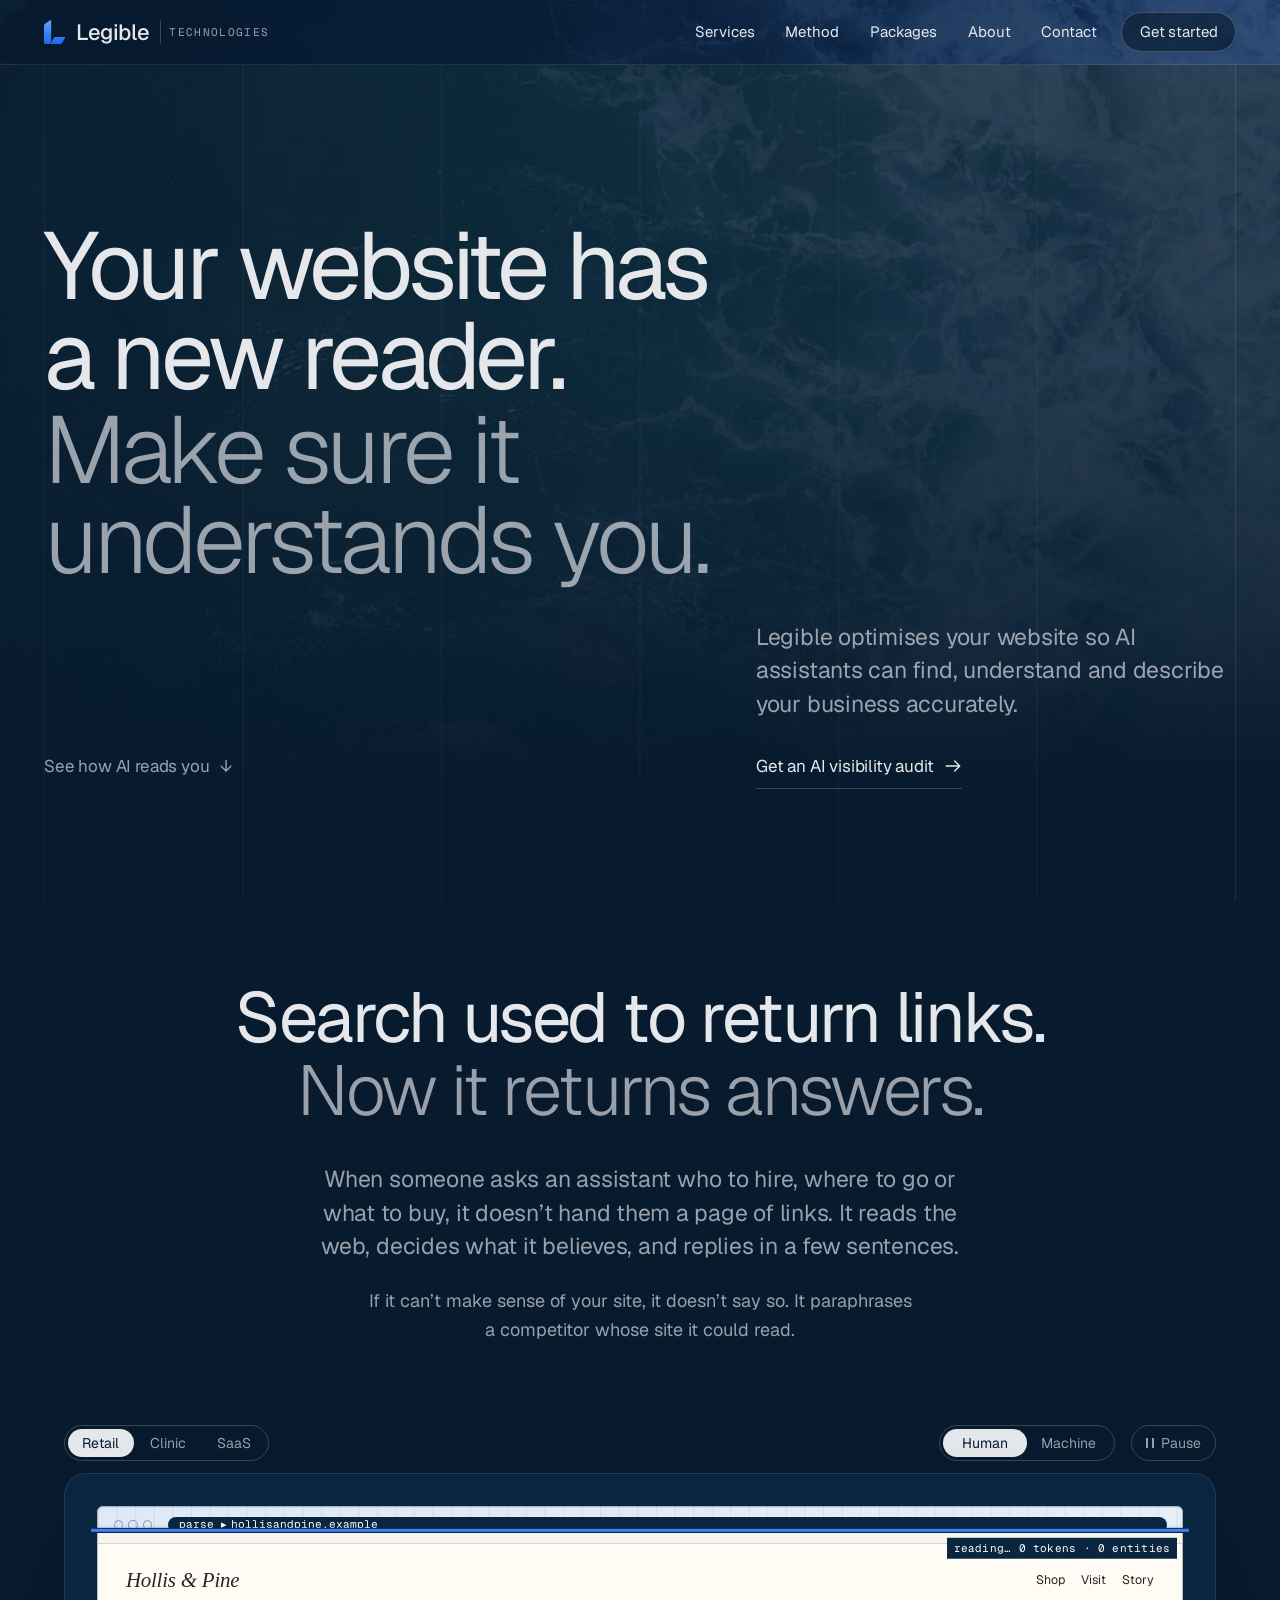
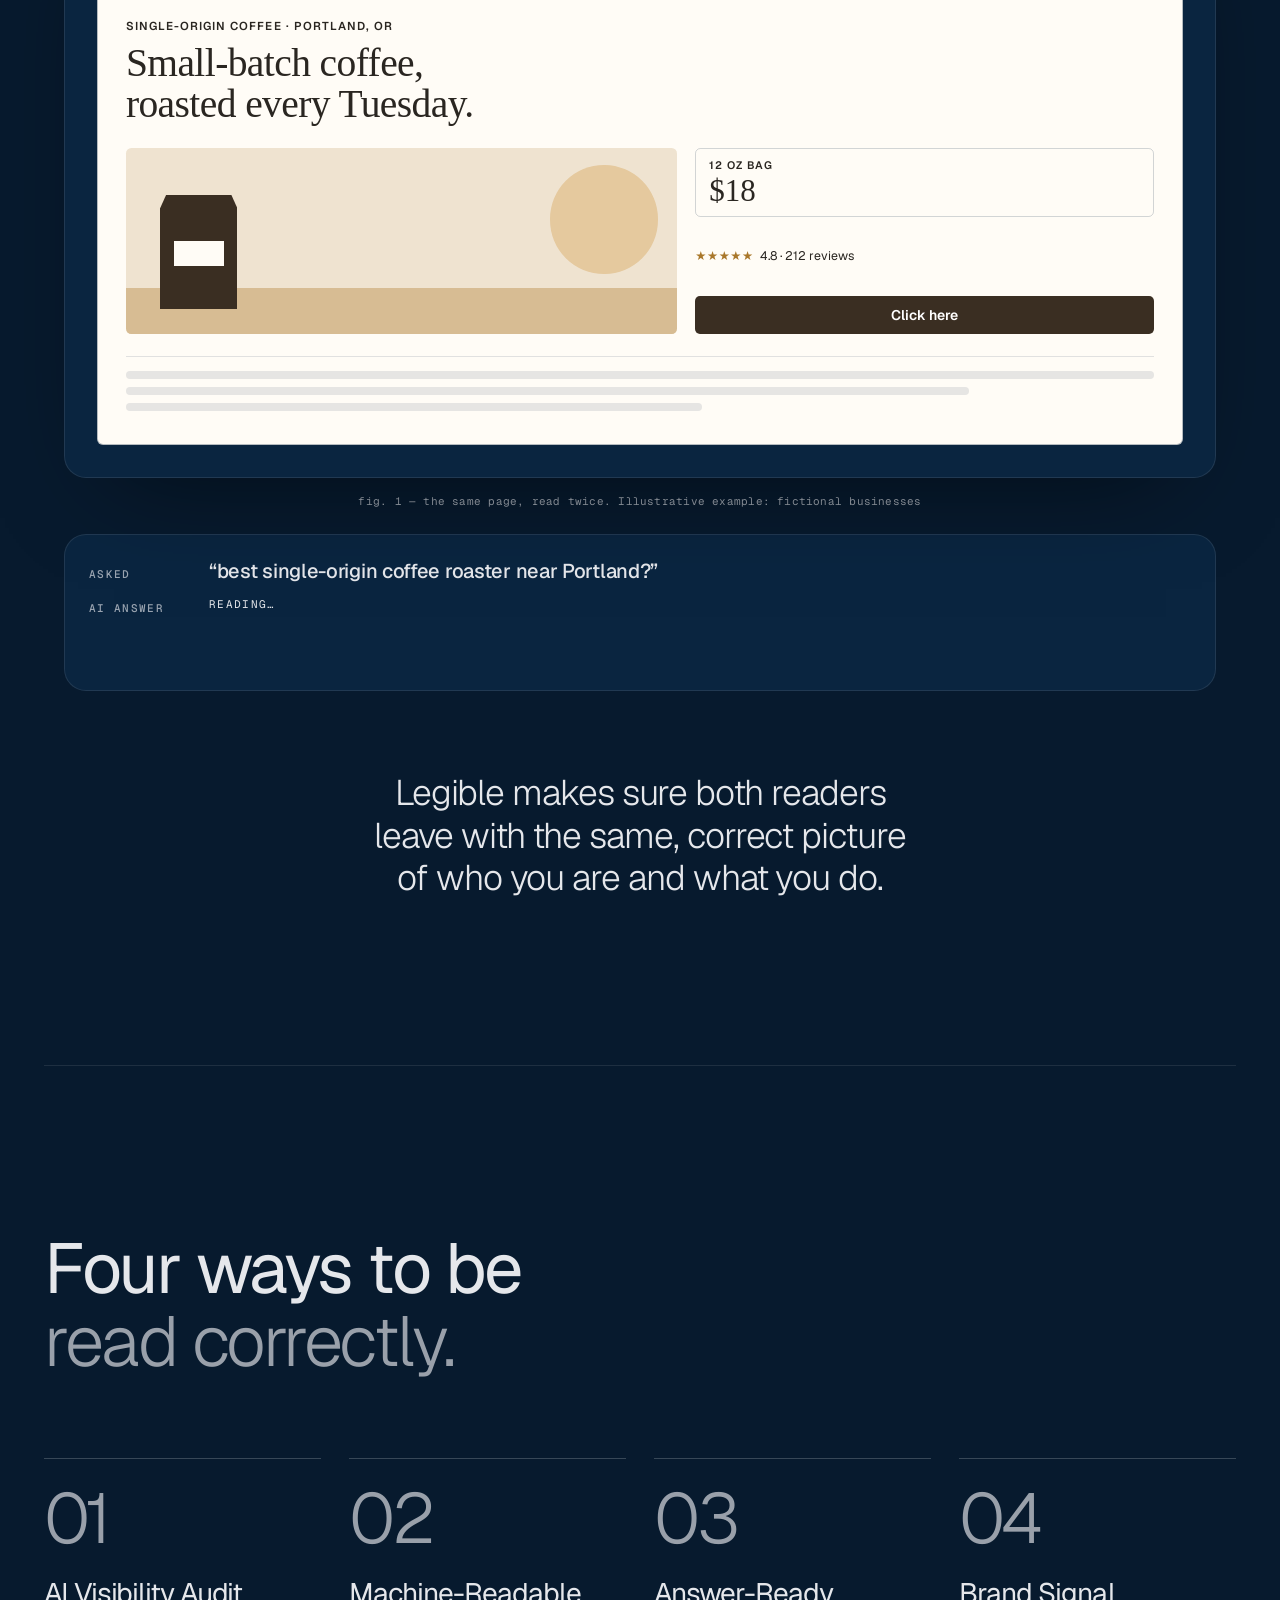
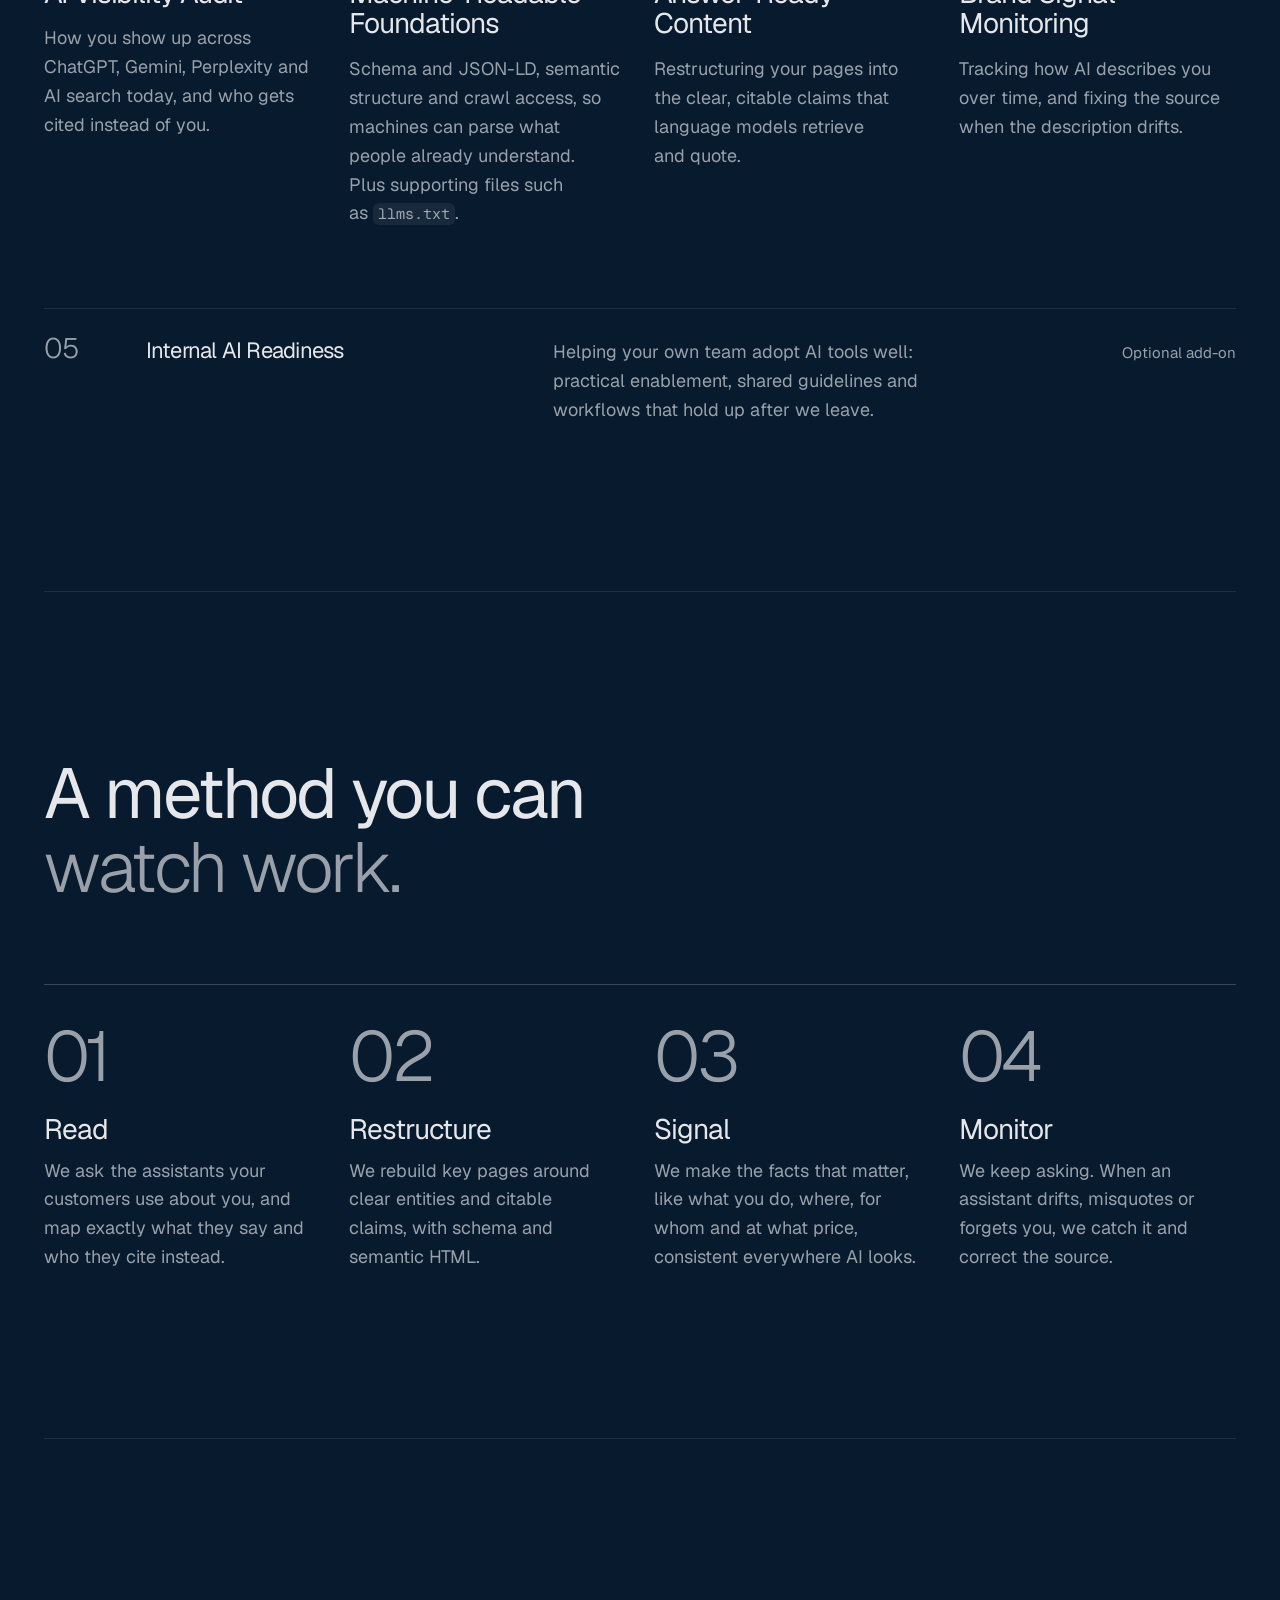
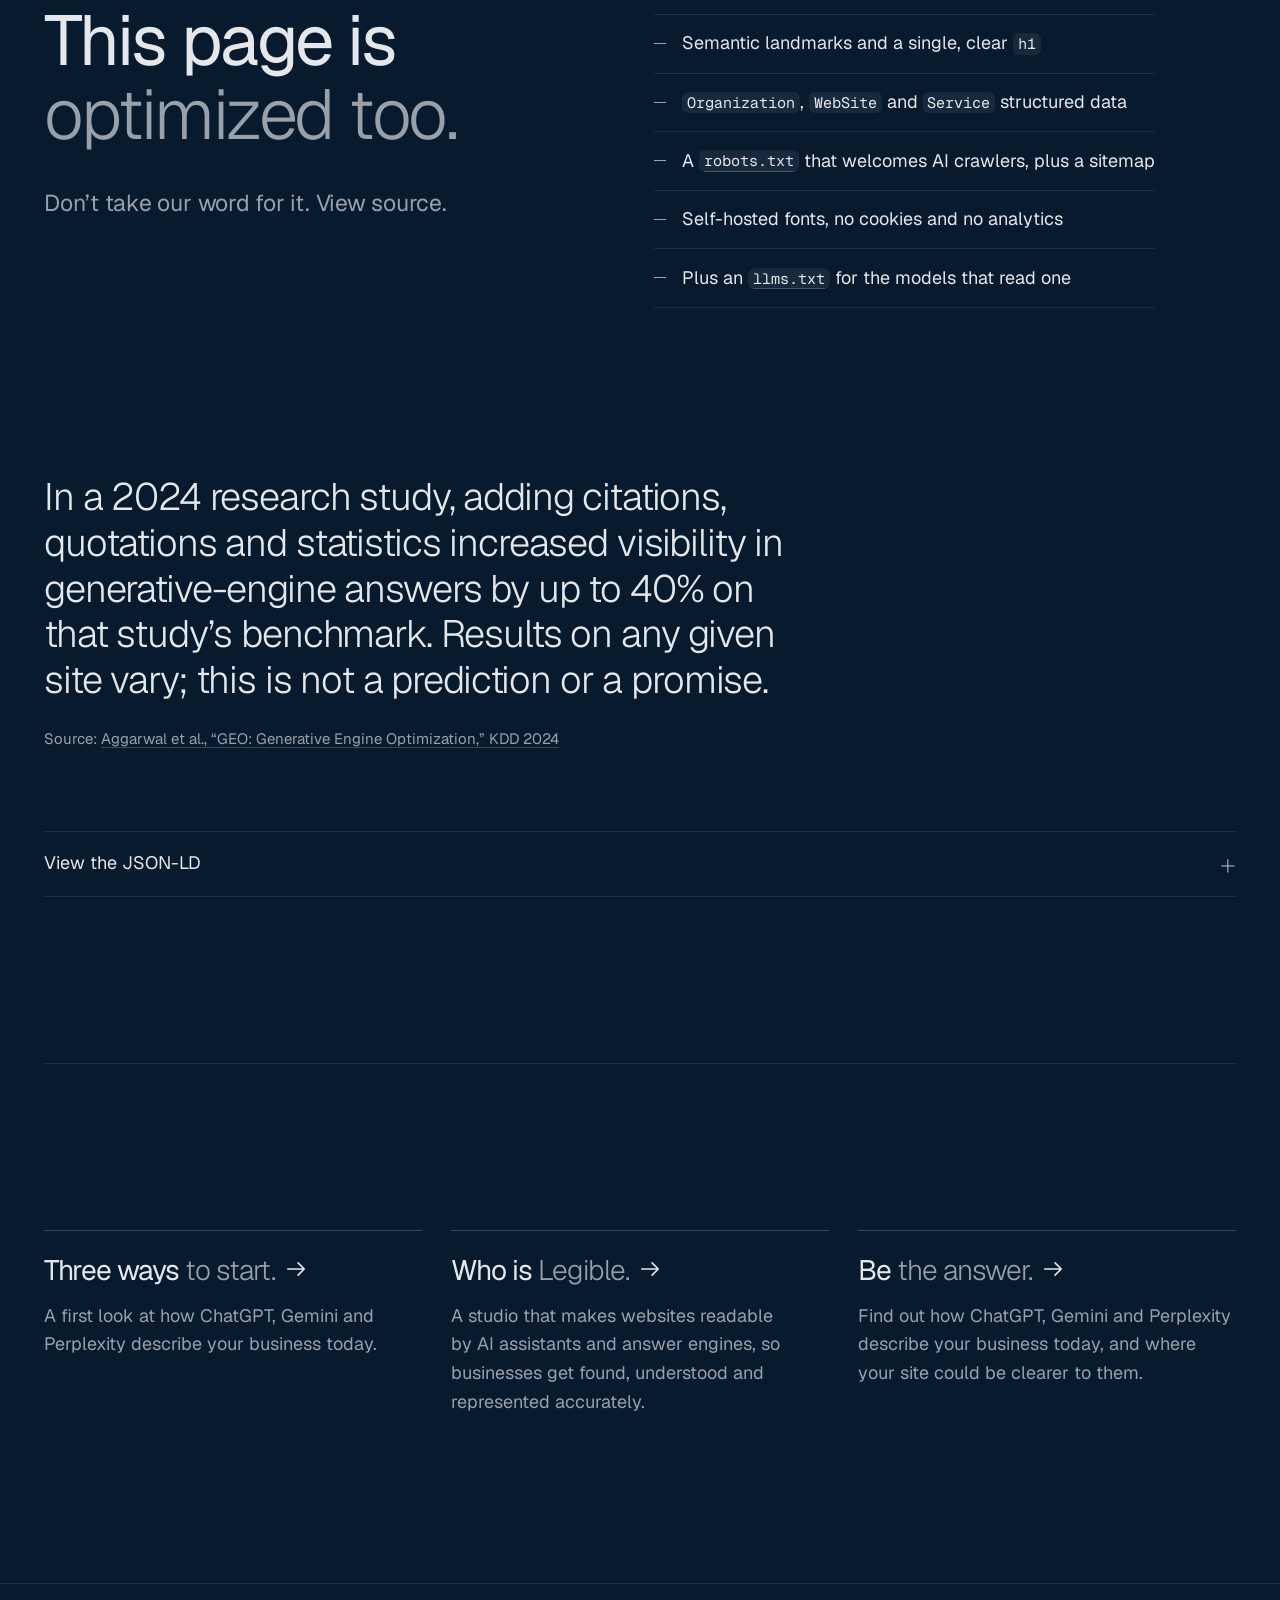
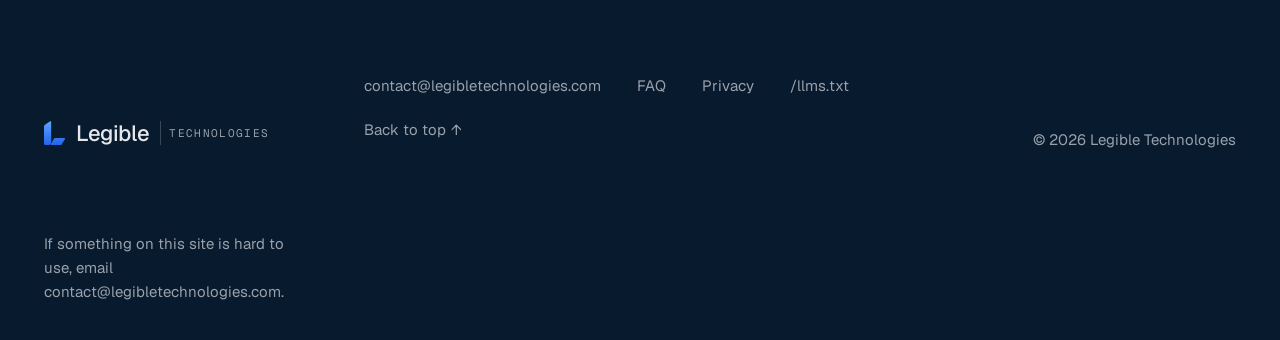
==== commit ef7aad53: "final v1" ====
--- a/index.html
+++ b/index.html
@@ -45,12 +45,7 @@
       "email": "contact@legibletechnologies.com",
       "description": "A studio that makes websites readable by AI assistants and answer engines, so businesses get found, understood and represented accurately.",
       "knowsAbout": ["Answer engine optimization", "Generative engine optimization", "Structured data"],
-      "areaServed": "United States",
-      "founder": {
-        "@type": "Person",
-        "@id": "https://legibletechnologies.com/#founder",
-        "name": "Lucas"
-      }
+      "areaServed": "United States"
     },
     {
       "@type": "WebSite",
@@ -356,12 +351,7 @@
       "email": "contact@legibletechnologies.com",
       "description": "A studio that makes websites readable by AI assistants and answer engines, so businesses get found, understood and represented accurately.",
       "knowsAbout": ["Answer engine optimization", "Generative engine optimization", "Structured data"],
-      "areaServed": "United States",
-      "founder": {
-        "@type": "Person",
-        "@id": "https://legibletechnologies.com/#founder",
-        "name": "Lucas"
-      }
+      "areaServed": "United States"
     },
     {
       "@type": "WebSite",
@@ -435,7 +425,7 @@
             <p>A first look at how ChatGPT, Gemini and Perplexity describe your business today.</p>
           </li>
           <li data-reveal>
-            <h2 class="next__title"><a href="about.html">Who is <em>behind Legible.</em></a></h2>
+            <h2 class="next__title"><a href="about.html">Who is <em>Legible.</em></a></h2>
             <p>A studio that makes websites readable by AI assistants and answer engines, so businesses get found, understood and represented accurately.</p>
           </li>
           <li data-reveal>
@@ -461,7 +451,7 @@
         <li><a href="#main">Back to top <span aria-hidden="true">↑</span></a></li>
       </ul>
       <p class="site-footer__legal">© <span data-year>2026</span> Legible Technologies</p>
-      <p class="site-footer__legal site-footer__note">We can’t guarantee results. We optimise your site to improve its effectiveness with AI. If something on this site is hard to use, email contact@legibletechnologies.com.</p>
+      <p class="site-footer__legal site-footer__note">If something on this site is hard to use, email contact@legibletechnologies.com.</p>
     </div>
   </footer>
   <!-- END shared:footer -->
--- a/css/main.css
+++ b/css/main.css
@@ -529,6 +529,8 @@
   min-height: calc(100svh - var(--nav-h));
   padding-block: var(--space-l);
 }
+/* keep the title clear of the absolutely placed Pause/Play toggle on short screens */
+.hero--media .hero__inner { padding-top: calc(var(--space-m) + 2.75rem + var(--space-xs)); }
 .hero__title {
   font-size: var(--fs-hero);
   line-height: var(--lh-display);
@@ -800,6 +802,12 @@
   .package { padding-inline: var(--col-gap); border-left: 1px solid var(--line); }
   .package:first-child { padding-left: 0; border-left: 0; }
 }
+.disclaimer {
+  margin-top: var(--space-xl);
+  max-width: var(--measure);
+  color: var(--fg-soft);
+  font-size: var(--fs-small);
+}
 
 /* ---------- faq: hairline rows, a thin "+" ---------- */
 .faq__list { border-top: 1px solid var(--line); }
@@ -820,22 +828,7 @@
 .faq__item summary::-webkit-details-marker { display: none; }
 .faq__item p { padding-bottom: var(--space-l); color: var(--fg-soft); max-width: 60ch; overflow-wrap: anywhere; }
 
-/* ---------- about: founder + how we measure ---------- */
-.about__person { display: grid; gap: var(--space-xl) var(--col-gap); align-items: end; }
-.about__photo {
-  width: 100%;
-  max-width: 28rem;
-  height: auto;
-  border: 1px solid var(--line);
-  border-radius: var(--radius-l);
-}
-.about__text { display: grid; gap: var(--space-s); justify-items: start; min-width: 0; }
-.about__name { font-size: var(--fs-h3); overflow-wrap: anywhere; }
-.about__role { color: var(--fg-soft); overflow-wrap: anywhere; }
-.about__bio { overflow-wrap: anywhere; font-size: var(--fs-lede); line-height: 1.45; max-width: 40ch; }
-@media (min-width: 45em) {
-  .about__person { grid-template-columns: minmax(0, 5fr) minmax(0, 7fr); }
-}
+/* ---------- about: how we measure ---------- */
 .measure .split { margin-bottom: var(--space-xl); }
 .measures dt { font-size: var(--fs-h3); line-height: 1.1; letter-spacing: var(--track-heading); margin-bottom: var(--space-s); }
 .measures dd { overflow-wrap: anywhere; }
